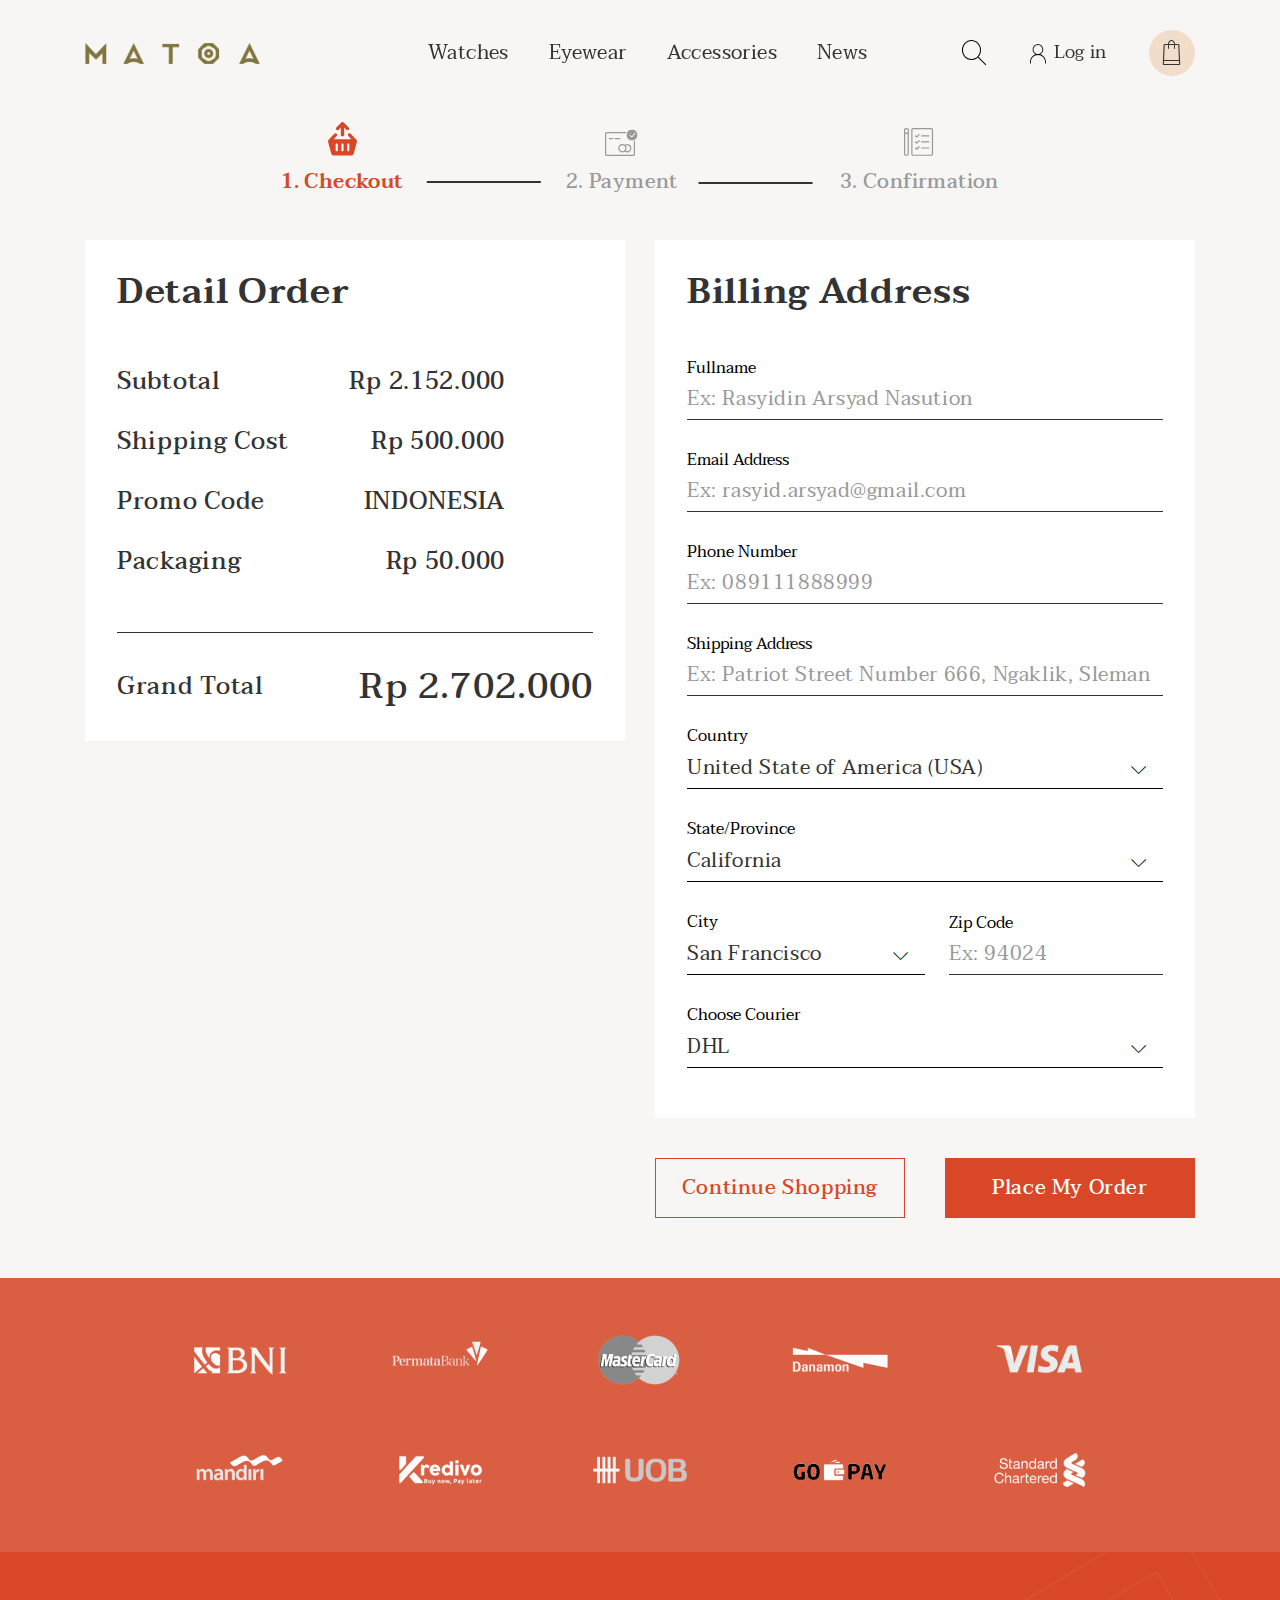
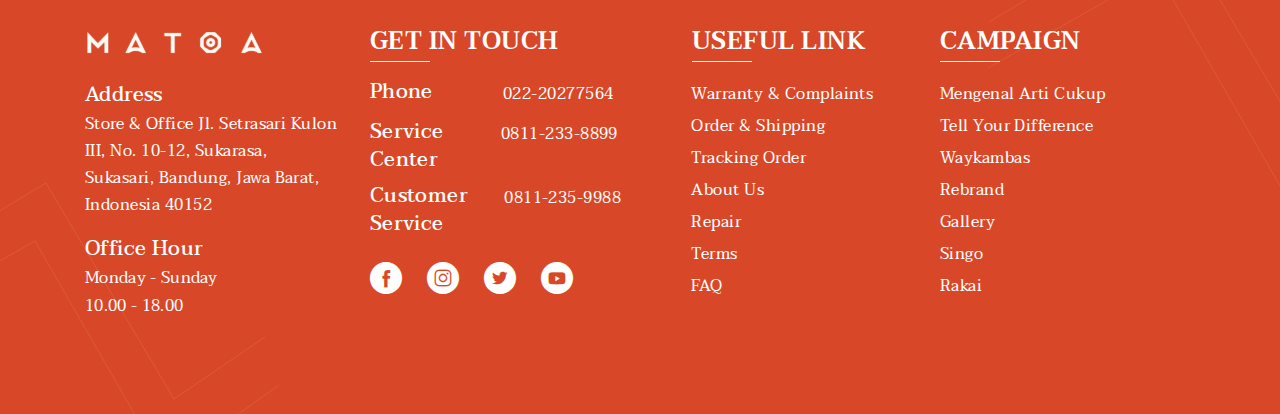
==== checkout.html @ 1e4cdd53 "Add files via upload" ====
<!DOCTYPE html>
<html lang="en">
  <head>
    <meta charset="UTF-8" />
    <meta http-equiv="X-UA-Compatible" content="IE=edge" />
    <meta name="viewport" content="width=device-width, initial-scale=1.0" />
    <link rel="stylesheet" href="css/style.min.css?_v=20230215100834" />
    <title>Проверка</title>
  </head>

  <body>
    <div class="wrapper">
      <header class="header lock-padding">
        <div class="header__container">
          <div class="icon-menu">
            <span></span>
          </div>
          <a href="../index.html" class="header__logo"
            ><img src="img/logo.svg" alt="logo"
          /></a>
          <div class="header__menu menu">
            <nav class="menu__body">
              <ul class="menu__list">
                <li class="menu__item">
                  <a href="" class="menu__link">Watches</a>
                </li>
                <li class="menu__item">
                  <a href="" class="menu__link">Eyewear</a>
                </li>
                <li class="menu__item">
                  <a href="" class="menu__link">Accessories</a>
                </li>
                <li class="menu__item">
                  <a href="" class="menu__link">News</a>
                </li>
              </ul>
            </nav>
          </div>
          <div class="header__action action-header">
            <div
              data-da=".menu__body,360 , 2"
              class="action-header__search search-action-header"
            >
              <div class="search-action-header__icon">
                <span class="_icon-search"></span>
              </div>
              <input
                class="search-action-header__input"
                placeholder="search..."
                type="text"
              />
            </div>
            <div class="action-header__login login-action-header">
              <button class="login-action-header__button">
                <div class="login-action-header__icon">
                  <span class="_icon-user"></span>
                </div>
                <div class="login-action-header__text">Log in</div>
              </button>
            </div>
            <div class="action-header__cart cart-action-header">
              <button data-popup-link="cart" class="cart-action-header__icon">
                <span class="_icon-cart"></span>
              </button>
            </div>
          </div>
        </div>
      </header>
      <main class="page">
        <div class="page__checkout checkout">
          <div class="checkout__container">
            <div class="checkout__top top-checkout">
              <div class="top-checkout__item">
                <div class="top-checkout__image">
                  <img src="img/cart-active.svg" alt="cart" />
                </div>
                <div class="top-checkout__text _active">1. Checkout</div>
              </div>
              <div class="top-checkout__item top-checkout__item_2">
                <div class="top-checkout__image">
                  <img src="img/payment.svg" alt="payment" />
                </div>
                <div class="top-checkout__text">2. Payment</div>
              </div>
              <div class="top-checkout__item">
                <div class="top-checkout__image">
                  <img src="img/confirm.svg" alt="confirm" />
                </div>
                <div class="top-checkout__text">3. Confirmation</div>
              </div>
            </div>
            <div class="checkout__body body-checkout">
              <div class="body-checkout__order order-body-checkout">
                <div class="order-body-checkout__title title title_s36">
                  Detail Order
                </div>
                <div class="order-body-checkout__body">
                  <div class="order-body-checkout__item">
                    <div class="order-body-checkout__label">Subtotal</div>
                    <div class="order-body-checkout__info">Rp 2.152.000</div>
                  </div>
                  <div class="order-body-checkout__item">
                    <div class="order-body-checkout__label">Shipping Cost</div>
                    <div class="order-body-checkout__info">Rp 500.000</div>
                  </div>
                  <div class="order-body-checkout__item">
                    <div class="order-body-checkout__label">Promo Code</div>
                    <div class="order-body-checkout__info">INDONESIA</div>
                  </div>
                  <div class="order-body-checkout__item">
                    <div class="order-body-checkout__label">Packaging</div>
                    <div class="order-body-checkout__info">Rp 50.000</div>
                  </div>
                </div>
                <div class="order-body-checkout__total-price">
                  <div class="order-body-checkout__label">Grand Total</div>
                  <div class="order-body-checkout__price">Rp 2.702.000</div>
                </div>
              </div>
              <div class="body-checkout__address address-body-checkout">
                <div class="address-body-checkout__title title title_s36">
                  Billing Address
                </div>
                <div class="address-body-checkout__body">
                  <form
                    class="address-body-checkout__form form-address-body-checkout"
                    data-form-index="form-address-body-checkout"
                    action="/"
                  >
                    <div class="form-address-body-checkout__body">
                      <div class="form-address-body-checkout__item">
                        <label>Fullname</label>
                        <div class="form-address-body-checkout__control">
                          <input
                            required
                            data-message="Enter your fullname"
                            class="form-address-body-checkout__username"
                            type="text"
                            placeholder="Ex: Rasyidin Arsyad Nasution"
                          />
                          <div class="error"></div>
                        </div>
                      </div>
                      <div class="form-address-body-checkout__item">
                        <label>Email Address</label>
                        <div class="form-address-body-checkout__control">
                          <input
                            required
                            data-message="Enter your email"
                            data-message-if="Provide a valid email addres"
                            class="form-address-body-checkout__email"
                            type="text"
                            placeholder="Ex: rasyid.arsyad@gmail.com"
                          />
                          <div class="error"></div>
                        </div>
                      </div>
                      <div class="form-address-body-checkout__item">
                        <label>Phone Number</label>
                        <div class="form-address-body-checkout__control">
                          <input
                            required
                            data-message="Enter your number"
                            class="form-address-body-checkout__tel"
                            type="tel"
                            placeholder="Ex: 089111888999"
                            data-number
                          />
                          <div class="error"></div>
                        </div>
                      </div>
                      <div class="form-address-body-checkout__item">
                        <label>Shipping Address</label>
                        <div class="form-address-body-checkout__control">
                          <input
                            required
                            data-message="Enter your shipping address"
                            class="form-address-body-checkout__shipping-address"
                            type="text"
                            placeholder="Ex: Patriot Street Number 666, Ngaklik, Sleman"
                          />
                          <div class="error"></div>
                        </div>
                      </div>
                      <div class="form-address-body-checkout__item">
                        <label>Country</label>
                        <div
                          class="form-address-body-checkout__select select-form-address-body-checkout select"
                        >
                          <button
                            type="button"
                            class="select-form-address-body-checkout__button select__button _icon-arrow"
                          >
                            United State of America (USA)
                          </button>
                          <ul
                            class="form-address-body-checkout__list select__list"
                          >
                            <li
                              class="select-form-address-body-checkout__item select__item"
                            >
                              United State of America (USA)
                            </li>
                            <li
                              class="select-form-address-body-checkout__item select__item"
                            >
                              Lorem 2
                            </li>
                            <li
                              class="select-form-address-body-checkout__item select__item"
                            >
                              Lorem 3
                            </li>
                            <li
                              class="select-form-address-body-checkout__item select__item"
                            >
                              Lorem 4
                            </li>
                            <li
                              class="select-form-address-body-checkout__item select__item"
                            >
                              Lorem 5
                            </li>
                          </ul>
                        </div>
                      </div>
                      <div class="form-address-body-checkout__item">
                        <label>State/Province</label>
                        <div
                          class="form-address-body-checkout__select select-form-address-body-checkout select"
                        >
                          <button
                            type="button"
                            class="select-form-address-body-checkout__button select__button _icon-arrow"
                          >
                            California
                          </button>
                          <ul
                            class="form-address-body-checkout__list select__list"
                          >
                            <li
                              class="select-form-address-body-checkout__item select__item"
                            >
                              California
                            </li>
                            <li
                              class="select-form-address-body-checkout__item select__item"
                            >
                              Lorem 2
                            </li>
                            <li
                              class="select-form-address-body-checkout__item select__item"
                            >
                              Lorem 3
                            </li>
                            <li
                              class="select-form-address-body-checkout__item select__item"
                            >
                              Lorem 4
                            </li>
                            <li
                              class="select-form-address-body-checkout__item select__item"
                            >
                              Lorem 5
                            </li>
                          </ul>
                        </div>
                      </div>
                      <div
                        class="form-address-body-checkout__item item-form-address-body-checkout"
                      >
                        <div class="item-form-address-body-checkout__item">
                          <label>City</label>
                          <div
                            class="form-address-body-checkout__select select-form-address-body-checkout select"
                          >
                            <button
                              type="button"
                              class="select-form-address-body-checkout__button select__button _icon-arrow"
                            >
                              San Francisco
                            </button>
                            <ul
                              class="form-address-body-checkout__list select__list"
                            >
                              <li
                                class="select-form-address-body-checkout__item select__item"
                              >
                                San Francisco
                              </li>
                              <li
                                class="select-form-address-body-checkout__item select__item"
                              >
                                Lorem 2
                              </li>
                              <li
                                class="select-form-address-body-checkout__item select__item"
                              >
                                Lorem 3
                              </li>
                              <li
                                class="select-form-address-body-checkout__item select__item"
                              >
                                Lorem 4
                              </li>
                              <li
                                class="select-form-address-body-checkout__item select__item"
                              >
                                Lorem 5
                              </li>
                            </ul>
                          </div>
                        </div>
                        <div class="item-form-address-body-checkout__item">
                          <label>Zip Code</label>
                          <div class="form-address-body-checkout__control">
                            <input
                              required
                              data-message="Enter your zip code"
                              class="form-address-body-checkout__code"
                              type="text"
                              placeholder="Ex: 94024"
                              data-number
                            />
                            <div class="error"></div>
                          </div>
                        </div>
                      </div>
                      <div class="form-address-body-checkout__item">
                        <label>Choose Courier</label>
                        <div
                          class="form-address-body-checkout__select select-form-address-body-checkout select"
                        >
                          <button
                            type="button"
                            class="select-form-address-body-checkout__button select__button _icon-arrow"
                          >
                            DHL
                          </button>
                          <ul
                            class="form-address-body-checkout__list select__list"
                          >
                            <li
                              class="select-form-address-body-checkout__item select__item"
                            >
                              DHL
                            </li>
                            <li
                              class="select-form-address-body-checkout__item select__item"
                            >
                              Lorem 2
                            </li>
                            <li
                              class="select-form-address-body-checkout__item select__item"
                            >
                              Lorem 3
                            </li>
                            <li
                              class="select-form-address-body-checkout__item select__item"
                            >
                              Lorem 4
                            </li>
                            <li
                              class="select-form-address-body-checkout__item select__item"
                            >
                              Lorem 5
                            </li>
                          </ul>
                        </div>
                      </div>
                    </div>
                  </form>
                </div>
              </div>
            </div>
            <div class="checkout__action">
              <a
                href="index.html"
                class="checkout__button checkout__button_prev"
                >Continue Shopping</a
              >
              <a
                href="payment.html"
                class="checkout__button checkout__button_next"
                >Place My Order</a
              >
            </div>
          </div>
        </div>
        <div class="page__partners partners">
          <div class="partners__container">
            <div class="partners__item">
              <img src="img/partner1.png" alt="partner" />
            </div>
            <div class="partners__item">
              <img src="img/partner2.png" alt="partner" />
            </div>
            <div class="partners__item">
              <img src="img/partner3.png" alt="partner" />
            </div>
            <div class="partners__item">
              <img src="img/partner4.png" alt="partner" />
            </div>
            <div class="partners__item">
              <img src="img/partner5.png" alt="partner" />
            </div>
            <div class="partners__item">
              <img src="img/partner6.png" alt="partner" />
            </div>
            <div class="partners__item">
              <img src="img/partner7.png" alt="partner" />
            </div>
            <div class="partners__item">
              <img src="img/partner8.png" alt="partner" />
            </div>
            <div class="partners__item">
              <img src="img/partner9.png" alt="partner" />
            </div>
            <div class="partners__item">
              <img src="img/partner10.png" alt="partner" />
            </div>
          </div>
        </div>
      </main>
      <footer class="footer">
        <div class="footer__container">
          <div class="footer__column column-footer">
            <a href="" class="column-footer__logo"
              ><img src="img/logo-red.svg" alt="logo"
            /></a>
            <div class="column-footer__addrres">
              <div class="column-footer__label">Address</div>
              <div class="column-footer__text">
                Store & Office Jl. Setrasari Kulon III, No. 10-12, Sukarasa,
                Sukasari, Bandung, Jawa Barat, Indonesia 40152
              </div>
            </div>
            <div class="column-footer__hour">
              <div class="column-footer__label">Office Hour</div>
              <div class="column-footer__time">
                Monday - Sunday 10.00 - 18.00
              </div>
            </div>
          </div>
          <div class="footer__column column-footer">
            <h3 class="column-footer__title title title_s24">Get in touch</h3>
            <div class="column-footer__body">
              <div class="column-footer__item">
                <div class="column-footer__label">Phone</div>
                <div class="column-footer__info">022-20277564</div>
              </div>
              <div class="column-footer__item">
                <div class="column-footer__label">
                  Service<br />
                  Center
                </div>
                <div class="column-footer__info">0811-233-8899</div>
              </div>
              <div class="column-footer__item">
                <div class="column-footer__label">
                  Customer <br />
                  Service
                </div>
                <div class="column-footer__info">0811-235-9988</div>
              </div>
              <div class="column-footer__action action-column-footer">
                <a href="" class="action-column-footer__item">
                  <span class="_icon-facebook"></span>
                </a>
                <a href="" class="action-column-footer__item">
                  <span class="_icon-instagram"></span>
                </a>
                <a href="" class="action-column-footer__item">
                  <span class="_icon-twitter"></span>
                </a>
                <a href="" class="action-column-footer__item">
                  <span class="_icon-youtube"></span>
                </a>
              </div>
            </div>
          </div>
          <div class="footer__column column-footer">
            <h3 class="column-footer__title title title_s24">Useful Link</h3>
            <div class="column-footer__menu menu-column-footer">
              <nav class="menu-column-footer__body">
                <ul class="menu-column-footer__list">
                  <li class="menu-column-footer__item">
                    <a href="" class="menu-column-footer__link"
                      >Warranty & Complaints</a
                    >
                  </li>
                  <li class="menu-column-footer__item">
                    <a href="" class="menu-column-footer__link"
                      >Order & Shipping</a
                    >
                  </li>
                  <li class="menu-column-footer__item">
                    <a href="" class="menu-column-footer__link"
                      >Tracking Order</a
                    >
                  </li>
                  <li class="menu-column-footer__item">
                    <a href="" class="menu-column-footer__link">About Us</a>
                  </li>
                  <li class="menu-column-footer__item">
                    <a href="" class="menu-column-footer__link">Repair</a>
                  </li>
                  <li class="menu-column-footer__item">
                    <a href="" class="menu-column-footer__link">Terms</a>
                  </li>
                  <li class="menu-column-footer__item">
                    <a href="" class="menu-column-footer__link">FAQ</a>
                  </li>
                </ul>
              </nav>
            </div>
          </div>
          <div class="footer__column column-footer">
            <h3 class="column-footer__title title title_s24">Campaign</h3>
            <div class="column-footer__menu menu-column-footer">
              <nav class="menu-column-footer__body">
                <ul class="menu-column-footer__list">
                  <li class="menu-column-footer__item">
                    <a href="" class="menu-column-footer__link"
                      >Mengenal Arti Cukup
                    </a>
                  </li>
                  <li class="menu-column-footer__item">
                    <a href="" class="menu-column-footer__link">
                      Tell Your Difference
                    </a>
                  </li>
                  <li class="menu-column-footer__item">
                    <a href="" class="menu-column-footer__link">Waykambas </a>
                  </li>
                  <li class="menu-column-footer__item">
                    <a href="" class="menu-column-footer__link">Rebrand </a>
                  </li>
                  <li class="menu-column-footer__item">
                    <a href="" class="menu-column-footer__link">Gallery </a>
                  </li>
                  <li class="menu-column-footer__item">
                    <a href="" class="menu-column-footer__link">Singo </a>
                  </li>
                  <li class="menu-column-footer__item">
                    <a href="" class="menu-column-footer__link"> Rakai </a>
                  </li>
                </ul>
              </nav>
            </div>
          </div>
          <div class="footer__decor decor-footer">
            <div class="decor-footer__icon decor-footer__icon_1">
              <img src="img/decor10.svg" alt="decor" />
            </div>
            <div class="decor-footer__icon decor-footer__icon_2">
              <img src="img/decor11.svg" alt="decor" />
            </div>
            <div class="decor-footer__icon decor-footer__icon_3">
              <img src="img/decor12.svg" alt="decor" />
            </div>
            <div class="decor-footer__icon decor-footer__icon_4">
              <img src="img/decor13.svg" alt="decor" />
            </div>
          </div>
        </div>
      </footer>
    </div>
    <div data-popup="cart" class="popup popup-cart lock-padding">
      <div class="popup-cart__body popup__body">
        <div class="popup-cart__content popup__content">
          <div class="popup__close"><span></span></div>
          <div class="popup-cart__body">
            <div class="popup-cart__item item-popup-cart">
              <div class="item-popup-cart__info info-item-popup-cart">
                <div class="info-item-popup-cart__image">
                  <img src="img/watch-slider.png" alt="watch" />
                </div>
                <div class="info-item-popup-cart__content">
                  <div class="info-item-popup-cart__name">
                    Way Kambas Mini Ebony
                  </div>
                  <div class="info-item-popup-cart__old-price text_old-price">
                    Rp 1.280.000
                  </div>
                  <div class="info-item-popup-cart__price">Rp 1.024.000</div>
                  <div class="info-item-popup-cart__mark-block">
                    <div
                      class="info-item-popup-cart__mark info-item-popup-cart__mark_1"
                    >
                      Custom Engrave
                    </div>
                    <div
                      class="info-item-popup-cart__mark info-item-popup-cart__mark_2"
                    >
                      “Happy | Birthday | from”
                    </div>
                  </div>
                </div>
              </div>
              <div class="item-popup-cart__settings settings-item-popup-cart">
                <div class="settings-item-popup-cart__lable">
                  Select Packaging
                </div>
                <div class="settings-item-popup-cart__body">
                  <div
                    class="settings-item-popup-cart__select select-settings-item-popup-cart select"
                  >
                    <button
                      class="select-settings-item-popup-cart__button select__button _icon-arrow"
                    >
                      Wooden Packaging (Rp 50.000)
                    </button>
                    <ul
                      class="select-settings-item-popup-cart__list select__list"
                    >
                      <li
                        class="select-settings-item-popup-cart__item select__item"
                      >
                        Wooden Packaging (Rp 50.000)
                      </li>
                      <li
                        class="select-settings-item-popup-cart__item select__item"
                      >
                        Lorem 2
                      </li>
                      <li
                        class="select-settings-item-popup-cart__item select__item"
                      >
                        Lorem 3
                      </li>
                      <li
                        class="select-settings-item-popup-cart__item select__item"
                      >
                        Lorem 4
                      </li>
                      <li
                        class="select-settings-item-popup-cart__item select__item"
                      >
                        Lorem 5
                      </li>
                    </ul>
                  </div>
                  <div class="settings-item-popup-cart__action">
                    <div
                      class="settings-item-popup-cart__quantity quantity quantity-settings-item-popup-cart"
                    >
                      <div
                        class="quantity-settings-item-popup-cart__button quantity-settings-item-popup-cart__button_minus quantity__button quantity__button_minus"
                      ></div>
                      <input data-tel value="1" type="text" />
                      <div
                        class="quantity-settings-item-popup-cart__button quantity-settings-item-popup-cart__button_plus quantity__button quantity__button_plus"
                      ></div>
                    </div>
                    <div class="settings-item-popup-cart__full-price">
                      Rp 2.048.000
                    </div>
                    <a href="" class="settings-item-popup-cart__delete"
                      ><span class="_icon-bucket"></span
                    ></a>
                  </div>
                </div>
              </div>
            </div>
            <div class="popup-cart__item item-popup-cart">
              <div class="item-popup-cart__info info-item-popup-cart">
                <div class="info-item-popup-cart__image">
                  <img src="img/watch-min3.png" alt="watch" />
                </div>
                <div class="info-item-popup-cart__content">
                  <div class="info-item-popup-cart__name _mb16">
                    Sikka (Ebony & Maple)
                  </div>
                  <div class="info-item-popup-cart__price">Rp 1.264.000</div>
                </div>
              </div>
              <div class="item-popup-cart__settings settings-item-popup-cart">
                <div class="settings-item-popup-cart__lable">
                  Select Packaging
                </div>
                <div class="settings-item-popup-cart__body">
                  <div
                    class="settings-item-popup-cart__select select-settings-item-popup-cart select"
                  >
                    <button
                      class="select-settings-item-popup-cart__button select__button _icon-arrow"
                    >
                      Default Packaging (Free)
                    </button>
                    <ul class="settings-item-popup-cart__list select__list">
                      <li
                        class="select-settings-item-popup-cart__item select__item"
                      >
                        Default Packaging (Free)
                      </li>
                      <li
                        class="select-settings-item-popup-cart__item select__item"
                      >
                        Lorem 2
                      </li>
                      <li
                        class="select-settings-item-popup-cart__item select__item"
                      >
                        Lorem 3
                      </li>
                      <li
                        class="select-settings-item-popup-cart__item select__item"
                      >
                        Lorem 4
                      </li>
                      <li
                        class="select-settings-item-popup-cart__item select__item"
                      >
                        Lorem 5
                      </li>
                    </ul>
                  </div>
                  <div class="settings-item-popup-cart__action">
                    <div
                      class="settings-item-popup-cart__quantity quantity quantity-settings-item-popup-cart"
                    >
                      <div
                        class="quantity-settings-item-popup-cart__button quantity-settings-item-popup-cart__button_minus quantity__button quantity__button_minus"
                      ></div>
                      <input data-tel value="1" type="text" />
                      <div
                        class="quantity-settings-item-popup-cart__button quantity-settings-item-popup-cart__button_plus quantity__button quantity__button_plus"
                      ></div>
                    </div>
                    <div class="settings-item-popup-cart__full-price">
                      Rp 1.264.000
                    </div>
                    <a href="" class="settings-item-popup-cart__delete"
                      ><span class="_icon-bucket"></span
                    ></a>
                  </div>
                </div>
              </div>
            </div>
          </div>
          <div class="popup-cart__bottom bottom-popup-cart">
            <div class="bottom-popup-cart__content">
              <div class="bottom-popup-cart__code-promo">
                <div class="bottom-popup-cart__label">Kode Promo</div>
                <input
                  value="INDONESIA"
                  type="text"
                  class="bottom-popup-cart__input"
                />
                <div class="bottom-popup-cart__discount">35% off</div>
              </div>
              <div
                class="bottom-popup-cart__all-price all-price-bottom-popup-cart"
              >
                <div class="all-price-bottom-popup-cart__label">Subtotal</div>
                <div class="all-price-bottom-popup-cart__body">
                  <div
                    class="all-price-bottom-popup-cart__old-price text_old-price"
                  >
                    Rp 3.312.000
                  </div>
                  <div class="all-price-bottom-popup-cart__price">
                    Rp 2.152.000
                  </div>
                </div>
              </div>
            </div>
            <a href="../checkout.html" class="bottom-popup-cart__button"
              >Checkout</a
            >
          </div>
        </div>
      </div>
    </div>
    <script src="js/app.min.js?_v=20230215100834"></script>
  </body>
</html>
---- css/style.min.css ----
@import url(https://fonts.googleapis.com/css?family=Taviraj:300,regular,500,600&display=swap);@import url(https://fonts.googleapis.com/css?family=Nunito:regular&display=swap);@font-face{font-family:icomoon;font-display:swap;src:url(../fonts/icomoon.woff2) format("woff2"),url(../fonts/icomoon.woff) format("woff");font-weight:400;font-style:normal}[class*=_icon-]:before{font-family:icomoon;font-style:normal;font-weight:400;font-variant:normal;text-transform:none;line-height:1;-webkit-font-smoothing:antialiased;-moz-osx-font-smoothing:grayscale}[class*=_icon-]:before{display:block}._icon-bucket:before{content:"\e90b"}._icon-favorite:before{content:"\e909"}._icon-youtube:before{content:"\e903"}._icon-twitter:before{content:"\e906"}._icon-instagram:before{content:"\e907"}._icon-facebook:before{content:"\e908"}._icon-arrow:before{content:"\e90a"}._icon-cicil:before{content:"\e904"}._icon-cart2:before{content:"\e905"}._icon-cart:before{content:"\e901"}._icon-search:before{content:"\e902"}._icon-user:before{content:"\e900"}*{padding:0;margin:0;border:0}*,:after,:before{-webkit-box-sizing:border-box;box-sizing:border-box}:active,:focus{outline:0}a:active,a:focus{outline:0}aside,footer,header,nav{display:block}body,html{height:100%;width:100%;font-size:100%;line-height:1;-ms-text-size-adjust:100%;-moz-text-size-adjust:100%;-webkit-text-size-adjust:100%}button,input,textarea{font-family:inherit}input::-ms-clear{display:none}button{cursor:pointer}button::-moz-focus-inner{padding:0;border:0}a,a:visited{text-decoration:none}a:hover{text-decoration:none}ul li{list-style:none}img{vertical-align:top}h1,h2,h3,h4,h5,h6{font-size:inherit;font-weight:400}.wrapper{overflow:hidden;display:-webkit-box;display:-ms-flexbox;display:flex;-webkit-box-orient:vertical;-webkit-box-direction:normal;-ms-flex-direction:column;flex-direction:column;min-height:100%}.page{-webkit-box-flex:1;-ms-flex:1 1 auto;flex:1 1 auto}body{font-family:Taviraj;font-size:16;background-color:#f7f6f4}body._lock{overflow:hidden}[class*=__container]{max-width:71.25rem;margin:0 auto;padding:0 .9375rem}.button_orang-red{display:-webkit-box;display:-ms-flexbox;display:flex;-webkit-box-align:center;-ms-flex-align:center;align-items:center;-webkit-column-gap:1.125rem;-moz-column-gap:1.125rem;column-gap:1.125rem;min-height:3.875rem;padding:.875rem 1.875rem;color:#fff;background-color:#d84727;font-size:1.25rem;line-height:1.7;letter-spacing:.02em;-webkit-transition:.3s ease 0s;-o-transition:.3s ease 0s;transition:.3s ease 0s}.button_orang-red:hover{background-color:#b63d21}.button_orang-red-min{min-height:2.4375rem;padding:.5rem 2.125rem;font-size:1rem;color:#fff;background-color:#d84727;-webkit-transition:.3s ease 0s;-o-transition:.3s ease 0s;transition:.3s ease 0s}.button_orang-red-min:hover{background-color:#b63d21}.button_border{min-height:3.875rem;padding:.625rem 2.5rem;background-color:transparent;border:2px solid #d84727;color:#d84727;font-size:2.0625rem;-webkit-transition:.3s ease 0s;-o-transition:.3s ease 0s;transition:.3s ease 0s}.button_border:hover{color:#fff;background-color:#d84727}.link_border-bottom{display:inline-block;font-size:1rem;font-weight:600;line-height:1.3;letter-spacing:.03em;color:#333;border-bottom:1px solid #333}.title{text-transform:uppercase;position:relative;font-size:3.75rem;line-height:1.3;letter-spacing:.02em;color:#333}.title::before{content:"";position:absolute;bottom:-.5rem;left:0;display:block;width:5.9375rem;height:.0625rem;background-color:#333}.title_s36{font-size:2.25rem;line-height:1.1;text-transform:none;font-weight:500}.title_s36::before{width:8rem}.title_s24{font-size:1.5rem;font-weight:600;line-height:1.7;color:#fff}.title_s24::before{width:3.75rem;background-color:#fff;bottom:0}.text_old-price{display:inline-block;font-size:1rem;line-height:1.5;color:#777;position:relative}.text_old-price::before{content:"";position:absolute;top:50%;left:50%;-webkit-transform:translate(-50%,-50%);-ms-transform:translate(-50%,-50%);transform:translate(-50%,-50%);display:block;width:106%;height:.0625rem;background-color:#d93f3f}.swiper-wrapper{display:-webkit-box;display:-ms-flexbox;display:flex}.swiper{position:relative;z-index:2}.swiper-slide{-ms-flex-negative:0;flex-shrink:0}.swiper-button-next.swiper-button-disabled,.swiper-button-prev.swiper-button-disabled{cursor:auto;pointer-events:none}.swiper-pagination{display:-webkit-box;display:-ms-flexbox;display:flex;-webkit-box-pack:center;-ms-flex-pack:center;justify-content:center;-webkit-box-align:center;-ms-flex-align:center;align-items:center;-webkit-column-gap:6px;-moz-column-gap:6px;column-gap:6px;row-gap:6px}.swiper-pagination-bullet{width:.5rem;height:.5rem;border-radius:50pc;background-color:#efefef;cursor:pointer;-webkit-transition:.3s ease 0s;-o-transition:.3s ease 0s;transition:.3s ease 0s}.swiper-pagination-vertical{position:absolute;top:50%;-webkit-transform:translate(0,-50%);-ms-transform:translate(0,-50%);transform:translate(0,-50%);right:10px;-webkit-box-orient:vertical;-webkit-box-direction:normal;-ms-flex-direction:column;flex-direction:column;-webkit-box-pack:center;-ms-flex-pack:center;justify-content:center;-webkit-box-align:start;-ms-flex-align:start;align-items:flex-start}.swiper-pagination-vertical>.swiper-pagination-bullet-active{background-color:#0073ff;width:8px;height:16px}.swiper-horizontal>.swiper-pagination-progressbar.swiper-pagination-progressbar-opposite,.swiper-pagination-progressbar.swiper-pagination-horizontal.swiper-pagination-progressbar-opposite,.swiper-pagination-progressbar.swiper-pagination-vertical,.swiper-vertical>.swiper-pagination-progressbar{width:4px;height:100%}.swiper-pagination-progressbar .swiper-pagination-progressbar-fill{background-color:#df5454;position:absolute;left:0;top:0;width:100%;height:100%;-webkit-transform:scale(0);-ms-transform:scale(0);transform:scale(0);-webkit-transform-origin:left top;-ms-transform-origin:left top;transform-origin:left top}.swiper-pagination-progressbar{background:#ff9a9a;position:absolute;left:0;top:0;width:100%;height:4px}.swiper-vertical>.swiper-button-block{display:none}.swiper-vertical>.swiper-wrapper{-webkit-box-orient:vertical;-webkit-box-direction:normal;-ms-flex-direction:column;flex-direction:column;-webkit-box-align:center;-ms-flex-align:center;align-items:center;height:30rem}.main-product__slider,.main-product__subslider{overflow:hidden}.main-product__subslide{opacity:.4;-webkit-transition:.3s ease 0s;-o-transition:.3s ease 0s;transition:.3s ease 0s}.swiper-slide-thumb-active{opacity:1}.header{position:fixed;top:0;left:0;width:100%;z-index:50;-webkit-transition:background .3s ease 0s;-o-transition:background .3s ease 0s;transition:background .3s ease 0s}.header._scroll{background-color:#fff}.header__container{display:-webkit-box;display:-ms-flexbox;display:flex;-webkit-box-align:center;-ms-flex-align:center;align-items:center;height:6.625rem;-webkit-transition:.3s ease 0s;-o-transition:.3s ease 0s;transition:.3s ease 0s}.header__container._scroll{height:4.375rem}.header__logo{position:relative;z-index:5}.header__logo img{max-width:100%}.header__menu{display:-webkit-box;display:-ms-flexbox;display:flex;-webkit-box-pack:end;-ms-flex-pack:end;justify-content:end;-webkit-box-flex:1;-ms-flex:1 1 auto;flex:1 1 auto}.header__action{position:relative;z-index:5;display:-webkit-box;display:-ms-flexbox;display:flex;-webkit-box-align:center;-ms-flex-align:center;align-items:center;gap:2.625rem;margin-left:5.5rem}.menu__body{padding:0 .3125rem}.menu__list{display:-webkit-box;display:-ms-flexbox;display:flex;-ms-flex-wrap:wrap;flex-wrap:wrap;-webkit-box-align:center;-ms-flex-align:center;align-items:center;-webkit-column-gap:2.5rem;-moz-column-gap:2.5rem;column-gap:2.5rem;row-gap:0}.menu__link{font-size:1.25rem;line-height:1.7;letter-spacing:.02em;color:#333;-webkit-transition:.3s ease 0s;-o-transition:.3s ease 0s;transition:.3s ease 0s}.menu__link:hover{color:#d84727}.action-header__search{position:relative}.search-action-header__icon span{font-size:1.625rem;cursor:pointer;-webkit-transition:.3s ease 0s;-o-transition:.3s ease 0s;transition:.3s ease 0s}.search-action-header__icon span:hover{color:#d84727}.search-action-header__input{position:absolute;bottom:0;right:0;font-size:.875rem;min-height:1.25rem;height:1.25rem;padding:0 .3125rem;border:none;border-bottom:1px solid #000;background-color:transparent;-webkit-transform:translate(100%,112%);-ms-transform:translate(100%,112%);transform:translate(100%,112%);opacity:0;visibility:hidden;-webkit-transition:.3s ease 0s;-o-transition:.3s ease 0s;transition:.3s ease 0s}.search-action-header__input._scroll{border:1px solid #000;border-bottom:none}.search-action-header__input._active{-webkit-transform:translate(0,112%);-ms-transform:translate(0,112%);transform:translate(0,112%);visibility:visible;opacity:1}.search-action-header__input._active::-webkit-input-placeholder{-webkit-transform:translate(0,0);transform:translate(0,0);opacity:1}.search-action-header__input._active::-moz-placeholder{transform:translate(0,0);opacity:1}.search-action-header__input._active:-ms-input-placeholder{-ms-transform:translate(0,0);transform:translate(0,0);opacity:1}.search-action-header__input._active::-ms-input-placeholder{-ms-transform:translate(0,0);transform:translate(0,0);opacity:1}.search-action-header__input._active::placeholder{-webkit-transform:translate(0,0);-ms-transform:translate(0,0);transform:translate(0,0);opacity:1}.search-action-header__input::-webkit-input-placeholder{-webkit-transform:translate(60%,0);transform:translate(60%,0);opacity:0;-webkit-transition:.5s ease .2s;transition:.5s ease .2s}.search-action-header__input::-moz-placeholder{transform:translate(60%,0);opacity:0;-moz-transition:.5s ease .2s;transition:.5s ease .2s}.search-action-header__input:-ms-input-placeholder{-ms-transform:translate(60%,0);transform:translate(60%,0);opacity:0;-ms-transition:.5s ease .2s;transition:.5s ease .2s}.search-action-header__input::-ms-input-placeholder{-ms-transform:translate(60%,0);transform:translate(60%,0);opacity:0;-ms-transition:.5s ease .2s;transition:.5s ease .2s}.search-action-header__input::placeholder{-webkit-transform:translate(60%,0);-ms-transform:translate(60%,0);transform:translate(60%,0);opacity:0;-webkit-transition:.5s ease .2s;-o-transition:.5s ease .2s;transition:.5s ease .2s}.login-action-header__button{display:-webkit-box;display:-ms-flexbox;display:flex;-webkit-box-align:center;-ms-flex-align:center;align-items:center;gap:.5rem;background-color:transparent}.login-action-header__button:hover>*{color:#d84727}.login-action-header__icon span{font-size:1.3125rem;-webkit-transition:.3s ease 0s;-o-transition:.3s ease 0s;transition:.3s ease 0s}.login-action-header__text{font-size:1.125rem;line-height:1.7;letter-spacing:.02em;color:#333;-webkit-transition:.3s ease 0s;-o-transition:.3s ease 0s;transition:.3s ease 0s}.cart-action-header__icon{display:block;padding:.6875rem .85rem;background-color:#f1ddc9;border-radius:50%;-webkit-transition:.3s ease 0s;-o-transition:.3s ease 0s;transition:.3s ease 0s}.cart-action-header__icon:hover{background-color:#e7ccb1}.cart-action-header__icon span{font-size:1.5rem;color:#333;-webkit-transition:.3s ease 0s;-o-transition:.3s ease 0s;transition:.3s ease 0s}.icon-menu{display:none}.page__main{margin-top:6.625rem;padding-top:3.375rem}.main__container{position:relative}.main__content{background-color:#f1ddc9}.main__wrapper{position:relative;z-index:2}.main__button-block{position:absolute;bottom:0;right:1.875rem;-webkit-transform:translate(0,50%);-ms-transform:translate(0,50%);transform:translate(0,50%);display:-webkit-box;display:-ms-flexbox;display:flex;-webkit-box-align:center;-ms-flex-align:center;align-items:center;-webkit-column-gap:.9375rem;-moz-column-gap:.9375rem;column-gap:.9375rem;z-index:2}.main__button-prev span::before{-webkit-transform:rotate(180deg);-ms-transform:rotate(180deg);transform:rotate(180deg)}.main__button-next,.main__button-prev{background-color:#d84727;color:#fff;min-height:3.75rem;min-width:3.75rem;padding:1.125rem 1.4375rem;font-size:1.5625rem;-webkit-transition:background .3s ease 0s;-o-transition:background .3s ease 0s;transition:background .3s ease 0s}.main__button-next:hover,.main__button-prev:hover{background-color:#b63d21}.main__button-next:disabled,.main__button-prev:disabled{background-color:transparent;border:2px solid #d84727;color:#d84727;padding:1rem 1.3125rem}.main__decor-icon{position:absolute;-webkit-transform:rotate(-8.81deg);-ms-transform:rotate(-8.81deg);transform:rotate(-8.81deg)}.main__decor-icon_1{top:-9.9099099099%;right:-18.8118811881%;opacity:.6}.main__decor-icon_2{top:0;right:-18.0198019802%;opacity:.4}.main__decor-icon_3{top:9.9099099099%;right:-17.2277227723%;opacity:.2}.slide-main__cont{display:-webkit-box;display:-ms-flexbox;display:flex;-webkit-box-align:center;-ms-flex-align:center;align-items:center;-webkit-column-gap:2.9375rem;-moz-column-gap:2.9375rem;column-gap:2.9375rem}.slide-main__image{-webkit-transform:translate(0,25%);-ms-transform:translate(0,25%);transform:translate(0,25%)}.slide-main__image img{max-width:100%}.slide-main__text-block{max-width:33.125rem}.slide-main__title{margin-bottom:2rem}.slide-main__text{font-size:1rem;line-height:1.3;letter-spacing:.03em;color:#333;font-family:Nunito;margin-bottom:.5rem}.slide-main__link{margin-bottom:2.75rem}.slide-main__action{display:-webkit-box;display:-ms-flexbox;display:flex;-webkit-box-align:center;-ms-flex-align:center;align-items:center;-webkit-column-gap:1rem;-moz-column-gap:1rem;column-gap:1rem}.page__cards{margin-top:13.125rem}.cards__items{display:-webkit-box;display:-ms-flexbox;display:flex;gap:1.875rem}.cards__item{display:-webkit-box;display:-ms-flexbox;display:flex;-webkit-box-orient:vertical;-webkit-box-direction:normal;-ms-flex-direction:column;flex-direction:column;position:relative;min-height:16.875rem;padding:2rem;background-color:#fff;width:50%}.item-cards__text-block{position:relative;z-index:2;max-width:21.5625rem;margin-bottom:1.875rem}.item-cards__title{font-size:1.75rem;line-height:1.4;letter-spacing:.03em;color:#333;margin-bottom:.5rem}.item-cards__title span{font-weight:600}.item-cards__text{font-size:1rem;line-height:1.5;letter-spacing:.03em;color:#777;margin-bottom:.25rem}.item-cards__image{position:absolute;bottom:.5rem;right:.5rem}.item-cards__image_watch{bottom:1rem;right:1.3125rem}.item-cards__image img{max-width:100%}.page__deals{padding-top:5.75rem}.deals__title{margin-bottom:6.75rem}.deals__items{display:-webkit-box;display:-ms-flexbox;display:flex;-ms-flex-wrap:wrap;flex-wrap:wrap;-webkit-box-align:start;-ms-flex-align:start;align-items:start;-webkit-column-gap:1.875rem;-moz-column-gap:1.875rem;column-gap:1.875rem;row-gap:5rem}.deals__item{position:relative;padding:13.3125rem 0 0 0;background-color:#fff;-webkit-box-flex:1;-ms-flex:1 1 20%;flex:1 1 20%;-webkit-transition:.3s ease 0s;-o-transition:.3s ease 0s;transition:.3s ease 0s}.deals__item._active{padding-bottom:1rem;-webkit-box-shadow:0 20px 20px rgba(0,0,0,.04);box-shadow:0 20px 20px rgba(0,0,0,.04)}.item-deals__image{position:absolute;top:0;left:50%;-webkit-transform:translate(-50%,-18%);-ms-transform:translate(-50%,-18%);transform:translate(-50%,-18%)}.item-deals__title{font-size:1.5rem;font-weight:500;line-height:1.3;color:#333;margin-left:1.5rem}.item-deals__discount{font-size:1rem;line-height:1.5;color:#777;margin-left:1.5rem}.item-deals__old-price{margin-left:1.5rem}.item-deals__price{font-size:1.5rem;line-height:1.3;color:#333;margin-bottom:0;-webkit-transition:.3s ease 0s;-o-transition:.3s ease 0s;transition:.3s ease 0s;margin-left:1.5rem}.item-deals__price._active{margin-bottom:1.5rem}.item-deals__action{display:-webkit-box;display:-ms-flexbox;display:flex;-webkit-box-align:center;-ms-flex-align:center;align-items:center;gap:.625rem;-webkit-transform:translate(0,-50%);-ms-transform:translate(0,-50%);transform:translate(0,-50%);opacity:0;visibility:hidden;background-color:#fff;padding-left:1.5rem;-webkit-transition:.3s ease 0s;-o-transition:.3s ease 0s;transition:.3s ease 0s}.item-deals__action._active{-webkit-transform:translate(0,0);-ms-transform:translate(0,0);transform:translate(0,0);visibility:visible;opacity:1}.item-deals__favorite{display:-webkit-box;display:-ms-flexbox;display:flex;-webkit-box-align:center;-ms-flex-align:center;align-items:center;-webkit-box-pack:center;-ms-flex-pack:center;justify-content:center;min-height:2.4375rem;padding:.6875rem .625rem .5625rem .625rem;font-size:1.25rem;border:.0625rem solid #d84727;-webkit-transition:0s ease 0s;-o-transition:0s ease 0s;transition:0s ease 0s}.item-deals__favorite:hover{background-color:transparent;color:#d84727}.item-deals__favorite._active{background-color:#d84727;color:#fff}.page__news{padding-top:6.875rem}.news__container{position:relative}.news__title{margin-bottom:3.125rem}.news__body{display:-webkit-box;display:-ms-flexbox;display:flex;-webkit-box-align:center;-ms-flex-align:center;align-items:center;-webkit-column-gap:4.0625rem;-moz-column-gap:4.0625rem;column-gap:4.0625rem}.news__image{position:relative}.news__image::before{content:"";position:absolute;top:-14.2561983471%;left:40.9836065574%;width:100%;height:100%;display:block;background-color:#f1ddc9}.news__image img{position:relative;z-index:1;max-width:100%}.content-news__text-block{max-width:21.875rem}.content-news__top-title{font-size:1.25rem;line-height:2;letter-spacing:.02em;color:#777;margin-bottom:.5rem}.content-news__title{font-weight:400;line-height:1.3;margin-bottom:3.4375rem}.content-news__title::before{display:none}.content-news__button{font-size:1rem;line-height:1.6;letter-spacing:.02em;min-height:3.625rem}.decor-news__icon{position:absolute}.decor-news__icon img{max-width:100%}.decor-news__icon_1{opacity:.6;top:-2.787456446%;right:-14.5045045045%}.decor-news__icon_2{opacity:.4;top:5.9233449477%;right:-14.6846846847%}.decor-news__icon_3{opacity:.2;top:13.2404181185%;right:-14.6846846847%}.decor-news__icon_4{opacity:.4;bottom:-6.2717770035%;right:-14.4144144144%}.decor-news__icon_5{opacity:.2;bottom:-17.4216027875%;right:-14.4144144144%}.page__goods{padding-top:8.3125rem}.goods__body{display:-webkit-box;display:-ms-flexbox;display:flex;-ms-flex-wrap:wrap;flex-wrap:wrap;gap:2.1875rem}.goods__body:not(:last-child){margin-bottom:3.4375rem}.goods__column{display:-webkit-box;display:-ms-flexbox;display:flex;-webkit-box-orient:vertical;-webkit-box-direction:normal;-ms-flex-direction:column;flex-direction:column;-webkit-box-flex:1;-ms-flex:1 1 30%;flex:1 1 30%}.goods__action{display:-webkit-box;display:-ms-flexbox;display:flex;-webkit-box-pack:center;-ms-flex-pack:center;justify-content:center;position:relative}.goods__action._active{display:none}.goods__button{min-height:4.125rem;padding:1rem 5.75rem;font-size:1.25rem;line-height:1.7}.goods__button::after,.goods__button::before{content:"";position:absolute;top:50%;-webkit-transform:translate(0,-50%);-ms-transform:translate(0,-50%);transform:translate(0,-50%);display:block;width:35.2252252252%;height:.0625rem;background-color:#999}.goods__button::before{left:0}.goods__button::after{right:0}.column-goods__title{font-weight:400;margin-bottom:3.75rem}.column-goods__title::before{width:4.0625rem}.column-goods__item{display:-webkit-box;display:-ms-flexbox;display:flex;gap:1.5rem}.column-goods__item:not(:last-child){margin-bottom:2rem}.column-goods__item.old-price .column-goods__old-price{margin:.5rem 0}.column-goods__item.old-price .column-goods__name{margin:0}.column-goods__image{display:-webkit-box;display:-ms-flexbox;display:flex;-webkit-box-align:center;-ms-flex-align:center;align-items:center;-webkit-box-pack:center;-ms-flex-pack:center;justify-content:center;width:8.1875rem;height:8.1875rem;background-color:#f1ddc9}.column-goods__text{max-width:11.875rem}.column-goods__name{font-size:1.5rem;line-height:1.3;letter-spacing:.02em;color:#333;margin-bottom:.25rem}.column-goods__price{font-size:1.75rem;font-weight:500;line-height:1.4;letter-spacing:.02em;color:#222}.page__testimonials{padding-top:8rem}.testimonials__container{position:relative;display:-webkit-box;display:-ms-flexbox;display:flex;-webkit-box-orient:vertical;-webkit-box-direction:normal;-ms-flex-direction:column;flex-direction:column}.testimonials__title{position:relative;z-index:2;font-weight:600;-ms-flex-item-align:end;align-self:flex-end;margin-bottom:1.25rem;margin-right:16.6875rem}.testimonials__slide{display:-webkit-box;display:-ms-flexbox;display:flex;-webkit-box-align:center;-ms-flex-align:center;align-items:center;-webkit-box-pack:justify;-ms-flex-pack:justify;justify-content:space-between;gap:1.875rem}.testimonials__button-block{display:-webkit-box;display:-ms-flexbox;display:flex;-webkit-box-align:center;-ms-flex-align:center;align-items:center;gap:4.375rem;margin-top:2.0625rem}.testimonials__button-prev span::before{-webkit-transform:rotate(180deg);-ms-transform:rotate(180deg);transform:rotate(180deg)}.testimonials__button-prev::before{left:.125rem}.testimonials__button-next,.testimonials__button-prev{position:relative;font-size:1.875rem;color:#333;background-color:transparent;-webkit-transition:.5s ease 0s;-o-transition:.5s ease 0s;transition:.5s ease 0s}.testimonials__button-next::before,.testimonials__button-prev::before{content:"";position:absolute;top:50%;-webkit-transform:translate(0,-50%);-ms-transform:translate(0,-50%);transform:translate(0,-50%);display:block;width:3.75rem;height:.125rem;border-radius:50pc;background-color:#333;-webkit-transition:.5s ease 0s;-o-transition:.5s ease 0s;transition:.5s ease 0s}.testimonials__button-next:disabled,.testimonials__button-prev:disabled{-webkit-transform:scale(.7);-ms-transform:scale(.7);transform:scale(.7);color:#999}.testimonials__button-next:disabled::before,.testimonials__button-prev:disabled::before{width:2.5rem;background-color:#999}.testimonials__button-next::before{right:.125rem}.slide-testimonials__content{max-width:31.9375rem;-webkit-box-flex:1;-ms-flex:1 1 50%;flex:1 1 50%}.slide-testimonials__text{font-family:Nunito;font-size:1rem;line-height:1.7;letter-spacing:.03em;color:#333;margin-bottom:2.8125rem}.slide-testimonials__title{font-size:1.5rem;font-weight:500;line-height:1.3;letter-spacing:.03em;color:#333}.slide-testimonials__subtitle{font-size:1rem;font-weight:300;line-height:2;letter-spacing:.03em;color:#777}.slide-testimonials__image img{max-width:100%}.decor-testimonials__block{position:absolute;top:-1.8018018018%;left:-14.8648648649%;width:30.9375rem;height:20.0625rem;background-color:#f1ddc9}.decor-testimonials__icon{position:absolute}.decor-testimonials__icon_1{top:-24.3243243243%;left:-14.954954955%}.decor-testimonials__icon_2{top:-12.1621621622%;left:-14.954954955%}.decor-testimonials__icon_3{top:-1.3513513514%;left:-14.954954955%}.page__instagram{padding:4.6875rem 0}.instagram__title{margin-bottom:2.5rem}.instagram__body{display:-webkit-box;display:-ms-flexbox;display:flex;-webkit-box-pack:center;-ms-flex-pack:center;justify-content:center;-ms-flex-wrap:wrap;flex-wrap:wrap;row-gap:.625rem}.instagram__image{overflow:hidden;background-color:#333}.instagram__image img{max-width:100%;-webkit-transition:.6s ease 0s;-o-transition:.6s ease 0s;transition:.6s ease 0s}.page__partners{padding:2rem 0;background-color:#da5e42}.partners__container{display:-webkit-box;display:-ms-flexbox;display:flex;-webkit-box-align:center;-ms-flex-align:center;align-items:center;-webkit-box-pack:center;-ms-flex-pack:center;justify-content:center;-webkit-column-gap:6.25rem;-moz-column-gap:6.25rem;column-gap:6.25rem;row-gap:.625rem;-ms-flex-wrap:wrap;flex-wrap:wrap;max-width:58.125rem}.partners__item img{max-width:100%}.page__main-product{padding-top:14.625rem;padding-bottom:2.1875rem}.main-product__container{position:relative;display:-webkit-box;display:-ms-flexbox;display:flex;gap:1.875rem;-webkit-box-pack:justify;-ms-flex-pack:justify;justify-content:space-between}.main-product__container::before{content:"";position:absolute;top:50%;left:-61.7117117117%;-webkit-transform:translate(0,-50%);-ms-transform:translate(0,-50%);transform:translate(0,-50%);width:69.375rem;height:34.25rem;background-color:#f1ddc9}.main-product__subslider{margin-left:3.125rem}.main-product__slide img{max-width:100%}.main-product__subslide{max-width:5.375rem}.main-product__subslide img{max-width:100%}.main-product__content{position:relative;max-width:32.0625rem}.main-product__title{margin-bottom:.5rem}.main-product__title::before{display:none}.main-product__price{font-size:1.5rem;font-weight:500;line-height:1.7;letter-spacing:.02em;color:#333;margin-bottom:1rem}.main-product__model-block{margin-bottom:2.5rem}.main-product__action{display:-webkit-box;display:-ms-flexbox;display:flex;-ms-flex-wrap:wrap;flex-wrap:wrap;-webkit-box-align:center;-ms-flex-align:center;align-items:center;gap:1rem}.main-product__quantity{margin-right:1.25rem}.model-block-main-product__model-label{font-size:1rem;font-weight:600;line-height:1.7;letter-spacing:.02em;color:#333;margin-bottom:.5625rem}.model-block-main-product__body{display:-webkit-box;display:-ms-flexbox;display:flex;-webkit-box-align:center;-ms-flex-align:center;align-items:center;gap:1rem}.model-block-main-product__model{border-radius:50%;cursor:pointer}.model-block-main-product__model img{border-radius:50%;max-width:100%}.quantity input{font-size:2.25rem;line-height:1.7;letter-spacing:.02em;color:#000}.page__info{padding-top:4.75rem}.info__image{max-width:39.6875rem;margin:0 auto}.info__image img{width:100%}.tabs-info__nav{display:-webkit-box;display:-ms-flexbox;display:flex;-ms-flex-wrap:wrap;flex-wrap:wrap;-webkit-box-align:center;-ms-flex-align:center;align-items:center;-webkit-column-gap:2.5rem;-moz-column-gap:2.5rem;column-gap:2.5rem;row-gap:.625rem;border-bottom:1px solid #999;padding:0 2rem 1rem 2rem}.tabs-info__button{position:relative;font-size:1.25rem;font-weight:600;line-height:1.6;letter-spacing:.02em;background-color:transparent;color:#999;-webkit-transition:.3s ease 0s;-o-transition:.3s ease 0s;transition:.3s ease 0s}.tabs-info__button::before{content:"";display:block;position:absolute;bottom:-.25rem;left:0;width:100%;height:.0625rem;background-color:#d84727;-webkit-transform:scale(0,1);-ms-transform:scale(0,1);transform:scale(0,1);-webkit-transition:.3s ease 0s;-o-transition:.3s ease 0s;transition:.3s ease 0s}.tabs-info__button._active{color:#d84727}.tabs-info__button._active::before{-webkit-transform:scale(1);-ms-transform:scale(1);transform:scale(1)}.tabs-info__body{padding:1.5rem 2rem 1rem 2rem}.tabs-info__item{display:none}.tabs-info__item._active{display:block}.item-tabs-info__item:not(:last-child){margin-bottom:1.5rem}.item-tabs-info__title{font-size:1.5rem;line-height:1.3;letter-spacing:.02em;color:#333;margin-bottom:.5rem}.item-tabs-info__text{font-size:1rem;line-height:1.7;letter-spacing:.02em;color:#555}.page__relate-products{padding-top:7.5rem;padding-bottom:6.0625rem}.relate-products__title{margin-bottom:4.375rem}.relate-products__items{display:-webkit-box;display:-ms-flexbox;display:flex;-webkit-box-pack:center;-ms-flex-pack:center;justify-content:center;-ms-flex-wrap:wrap;flex-wrap:wrap;gap:1.875rem}.relate-products__item{position:relative;padding:2.875rem 1.5rem 1.5rem 1.5rem;background-color:#fff;-webkit-box-flex:0;-ms-flex:0 0 20%;flex:0 0 20%}.item-relate-products__mark{position:absolute;top:0;right:1.5rem;-webkit-transform:translate(0,-50%);-ms-transform:translate(0,-50%);transform:translate(0,-50%);font-size:1rem;font-weight:500;line-height:1.5;color:#fff;padding:.3125rem 1rem}.item-relate-products__mark.discount{background-color:#d84727}.item-relate-products__mark.discount span{text-transform:uppercase}.item-relate-products__mark.new{background-color:#01522d;text-transform:uppercase}.item-relate-products__image img{min-width:100%;margin-bottom:.75rem}.item-relate-products__title{display:inline-block;font-size:1.5rem;font-weight:500;line-height:1.3;color:#333;margin-bottom:.5rem}.item-relate-products__old-price{margin-top:.25rem}.item-relate-products__price{font-size:1.5rem;line-height:1.3;color:#333}.page__checkout{padding-top:7.625rem;margin-bottom:3.75rem}.checkout__container{display:-webkit-box;display:-ms-flexbox;display:flex;-webkit-box-orient:vertical;-webkit-box-direction:normal;-ms-flex-direction:column;flex-direction:column;-webkit-box-align:center;-ms-flex-align:center;align-items:center}.checkout__top{display:-webkit-box;display:-ms-flexbox;display:flex;-webkit-box-align:end;-ms-flex-align:end;align-items:end;-webkit-column-gap:10.125rem;-moz-column-gap:10.125rem;column-gap:10.125rem;margin-bottom:2.875rem}.checkout__body{display:-webkit-box;display:-ms-flexbox;display:flex;-webkit-box-align:start;-ms-flex-align:start;align-items:start;gap:1.875rem;width:100%;margin-bottom:2.5rem}.checkout__action{-ms-flex-item-align:end;-ms-grid-row-align:end;align-self:end;display:-webkit-box;display:-ms-flexbox;display:flex;-webkit-box-align:center;-ms-flex-align:center;align-items:center;-webkit-column-gap:2.5rem;-moz-column-gap:2.5rem;column-gap:2.5rem}.checkout__button{display:-webkit-inline-box;display:-ms-inline-flexbox;display:inline-flex;-webkit-box-align:center;-ms-flex-align:center;align-items:center;-webkit-box-pack:center;-ms-flex-pack:center;justify-content:center;font-size:1.25rem;font-weight:500;line-height:1.6;letter-spacing:.03em;min-height:3.75rem;min-width:15.625rem;-webkit-transition:.3s ease 0s;-o-transition:.3s ease 0s;transition:.3s ease 0s}.checkout__button_prev{background-color:transparent;color:#d84727;border:1px solid #d84727}.checkout__button_prev:hover{background-color:#d84727;color:#fff}.checkout__button_next{background-color:#d84727;color:#fff}.checkout__button_next:hover{background-color:#b63d21}.top-checkout__item{position:relative;text-align:center}.top-checkout__item:not(:last-child)::before{content:"";display:block;position:absolute;top:82%;right:0;width:7.125rem;height:.0625rem;-webkit-transform:translate(120%,0);-ms-transform:translate(120%,0);transform:translate(120%,0);border:1px solid #333}.top-checkout__item_2:not(:last-child)::before{-webkit-transform:translate(118%,0);-ms-transform:translate(118%,0);transform:translate(118%,0)}.top-checkout__image{margin-bottom:.875rem}.top-checkout__image img{max-width:100%}.top-checkout__text{font-size:1.25rem;font-weight:500;line-height:1.2;letter-spacing:.02em;color:#999}.top-checkout__text._active{font-weight:600;line-height:1.2;letter-spacing:.02em;color:#d84727}.body-checkout__order{width:50%;padding:2rem 2rem 0 2rem;background-color:#fff}.body-checkout__address{width:50%;padding:2rem 2rem 3.125rem 2rem;background-color:#fff}.order-body-checkout__title{font-weight:600}.order-body-checkout__title::before{display:none}.order-body-checkout__body{padding:2.5rem 0;border-bottom:1px solid #333}.order-body-checkout__item{display:-webkit-box;display:-ms-flexbox;display:flex;-webkit-box-align:center;-ms-flex-align:center;align-items:center;-webkit-box-pack:justify;-ms-flex-pack:justify;justify-content:space-between;max-width:24.25rem}.order-body-checkout__label{font-size:1.5rem;font-weight:500;line-height:2.5;letter-spacing:.03em;color:#333}.order-body-checkout__info{font-size:1.5rem;font-weight:500;line-height:2.5;letter-spacing:.03em;color:#333}.order-body-checkout__total-price{display:-webkit-box;display:-ms-flexbox;display:flex;-webkit-box-align:center;-ms-flex-align:center;align-items:center;-webkit-box-pack:justify;-ms-flex-pack:justify;justify-content:space-between;padding:1.5rem 0}.order-body-checkout__price{font-size:2.25rem;line-height:1.6;font-weight:500;letter-spacing:.03em;color:#333}.address-body-checkout__title{font-weight:600;margin-bottom:2.5rem}.address-body-checkout__title::before{display:none}.form-address-body-checkout__item:not(:last-child){margin-bottom:1.5rem}.form-address-body-checkout__item label{display:inline-block;line-height:2;margin-bottom:.25rem}.form-address-body-checkout__item input{font-size:1.25rem;line-height:1.2;letter-spacing:.03em;color:#000;width:100%;height:2rem;padding-bottom:.5rem;border-bottom:1px solid #333;-webkit-transition:.3s ease 0s;-o-transition:.3s ease 0s;transition:.3s ease 0s}.form-address-body-checkout__item input::-webkit-input-placeholder{opacity:1;color:#999}.form-address-body-checkout__item input::-moz-placeholder{opacity:1;color:#999}.form-address-body-checkout__item input:-ms-input-placeholder{opacity:1;color:#999}.form-address-body-checkout__item input::-ms-input-placeholder{opacity:1;color:#999}.form-address-body-checkout__item input::placeholder{opacity:1;color:#999}.form-address-body-checkout__control{position:relative}.form-address-body-checkout__control>.error{text-align:right;position:absolute;bottom:0;right:0;font-size:.875rem;-webkit-transform:translate(0,130%);-ms-transform:translate(0,130%);transform:translate(0,130%);color:#ff8282}.form-address-body-checkout__control.error input{border-bottom:1px solid red}.select-form-address-body-checkout__button{display:-webkit-box;display:-ms-flexbox;display:flex;-webkit-box-align:center;-ms-flex-align:center;align-items:center;font-size:1.25rem;line-height:1.2;letter-spacing:.03em;color:#333;background-color:transparent;position:relative;width:100%;text-align:left;min-height:2.625rem;padding-bottom:.5rem;border-bottom:1px solid #000;min-height:2.0625rem}.select-form-address-body-checkout__button::before{font-size:.9375rem;position:absolute;top:50%;right:1.25rem;-webkit-transform:translate(0,-60%) rotate(90deg);-ms-transform:translate(0,-60%) rotate(90deg);transform:translate(0,-60%) rotate(90deg);color:#000}.select-form-address-body-checkout__item{padding:.8125rem 1.25rem}.item-form-address-body-checkout{display:-webkit-box;display:-ms-flexbox;display:flex;-webkit-box-align:end;-ms-flex-align:end;align-items:end;-webkit-box-pack:justify;-ms-flex-pack:justify;justify-content:space-between;gap:1.25rem}.item-form-address-body-checkout__item{width:14.875rem}.item-form-address-body-checkout__item:last-child{width:13.375rem}.page__payment{padding-top:7.625rem;margin-bottom:3.75rem}.payment__container{display:-webkit-box;display:-ms-flexbox;display:flex;-webkit-box-orient:vertical;-webkit-box-direction:normal;-ms-flex-direction:column;flex-direction:column;-webkit-box-align:center;-ms-flex-align:center;align-items:center}.payment__top{display:-webkit-box;display:-ms-flexbox;display:flex;-webkit-box-align:end;-ms-flex-align:end;align-items:end;-webkit-column-gap:10.125rem;-moz-column-gap:10.125rem;column-gap:10.125rem;margin-bottom:2.875rem}.payment__body{display:-webkit-box;display:-ms-flexbox;display:flex;-webkit-box-align:start;-ms-flex-align:start;align-items:start;gap:1.875rem;width:100%;margin-bottom:2.5rem}.payment__bottom{background-color:#fff;padding:2rem;width:100%;margin-bottom:2.5rem}.payment__button{-ms-flex-item-align:end;-ms-grid-row-align:end;align-self:end;display:-webkit-inline-box;display:-ms-inline-flexbox;display:inline-flex;-webkit-box-align:center;-ms-flex-align:center;align-items:center;-webkit-box-pack:center;-ms-flex-pack:center;justify-content:center;font-size:1.25rem;font-weight:500;line-height:1.6;letter-spacing:.03em;min-height:3.75rem;min-width:15.625rem;background-color:#d84727;color:#fff;-webkit-transition:.3s ease 0s;-o-transition:.3s ease 0s;transition:.3s ease 0s}.payment__button:hover{background-color:#b63d21}.top-payment__item{position:relative;text-align:center}.top-payment__item:not(:last-child)::before{content:"";display:block;position:absolute;top:82%;right:0;width:7.125rem;height:.0625rem;-webkit-transform:translate(120%,0);-ms-transform:translate(120%,0);transform:translate(120%,0);border:1px solid #333}.top-payment__item_2:not(:last-child)::before{-webkit-transform:translate(118%,0);-ms-transform:translate(118%,0);transform:translate(118%,0)}.top-payment__image{margin-bottom:.875rem}.top-payment__image img{max-width:100%}.top-payment__text{font-size:1.25rem;font-weight:500;line-height:1.2;letter-spacing:.02em;color:#999}.top-payment__text._active{font-weight:600;line-height:1.2;letter-spacing:.02em;color:#d84727}.body-payment__left-block{width:50%}.body-payment__order{padding:2rem 2rem 0 2rem;background-color:#fff}.body-payment__order-detail{padding:1.5rem 2rem;background-color:#fff;margin-top:1.875rem}.body-payment__detail{width:50%;padding:2rem 2rem 2.6875rem 2rem;background-color:#fff}.order-body-payment__title{font-weight:600}.order-body-payment__title::before{display:none}.order-body-payment__body{padding:2.5rem 0;border-bottom:1px solid #333}.order-body-payment__item{display:-webkit-box;display:-ms-flexbox;display:flex;-webkit-box-align:center;-ms-flex-align:center;align-items:center;-webkit-box-pack:justify;-ms-flex-pack:justify;justify-content:space-between;max-width:24.25rem}.order-body-payment__label{font-size:1.5rem;font-weight:500;line-height:2.5;letter-spacing:.03em;color:#333}.order-body-payment__info{font-size:1.5rem;font-weight:500;line-height:2.5;letter-spacing:.03em;color:#333}.order-body-payment__total-price{display:-webkit-box;display:-ms-flexbox;display:flex;-webkit-box-align:center;-ms-flex-align:center;align-items:center;-webkit-box-pack:justify;-ms-flex-pack:justify;justify-content:space-between;padding:1.5rem 0}.order-body-payment__price{font-size:2.25rem;line-height:1.6;font-weight:500;letter-spacing:.03em;color:#333}.order-detail-body-payment__top{display:-webkit-box;display:-ms-flexbox;display:flex;-webkit-box-align:center;-ms-flex-align:center;align-items:center;-webkit-box-pack:justify;-ms-flex-pack:justify;justify-content:space-between;margin-bottom:1rem}.order-detail-body-payment__title{font-weight:600}.order-detail-body-payment__title::before{display:none}.order-detail-body-payment__timer{font-size:1.5rem;font-weight:600;line-height:2;letter-spacing:.02em;color:#d93f3f}.order-detail-body-payment__text{font-family:Nunito;line-height:2;letter-spacing:.03em;color:#333}.detail-body-payment__title{font-weight:600;margin-bottom:2.5rem}.detail-body-payment__title::before{display:none}.detail-body-payment__item{display:-webkit-box;display:-ms-flexbox;display:flex;-webkit-column-gap:2rem;-moz-column-gap:2rem;column-gap:2rem}.detail-body-payment__item:not(:last-child){margin-bottom:1.5rem}.item-detail-body-payment__label{font-size:1.25rem;line-height:1.6;letter-spacing:.02em;color:#333;min-width:10.75rem}.item-detail-body-payment__content{display:-webkit-box;display:-ms-flexbox;display:flex;-webkit-box-align:center;-ms-flex-align:center;align-items:center;-webkit-box-pack:justify;-ms-flex-pack:justify;justify-content:space-between;-webkit-column-gap:.625rem;-moz-column-gap:.625rem;column-gap:.625rem}.item-detail-body-payment__info{font-size:1.25rem;line-height:1.6;letter-spacing:.02em;color:#333}.item-detail-body-payment__button-copy{text-transform:uppercase;position:relative;font-size:1rem;font-weight:700;line-height:1.5;letter-spacing:.02em;color:#d84727;background-color:transparent}.item-detail-body-payment__text{font-family:Nunito;line-height:1.5;letter-spacing:.02em;color:#777;margin-top:.5rem}.bottom-payment__title{font-weight:600;margin-bottom:2.5rem}.bottom-payment__title::before{display:none}.bottom-payment__body{display:-webkit-box;display:-ms-flexbox;display:flex;-ms-flex-wrap:wrap;flex-wrap:wrap;-webkit-column-gap:6.25rem;-moz-column-gap:6.25rem;column-gap:6.25rem;row-gap:2.5rem;margin-left:2.5rem}.body-bottom-payment__item label{position:relative;font-size:1.25rem;line-height:1.6;letter-spacing:.02em;color:#333}.body-bottom-payment__item label::before{content:"";display:block;position:absolute;top:0;left:0;-webkit-transform:translate(-2.5rem,.25rem);-ms-transform:translate(-2.5rem,.25rem);transform:translate(-2.5rem,.25rem);width:1.5625rem;height:1.5625rem;border:1px solid #333;border-radius:50%}.body-bottom-payment__item label::after{content:"";display:block;position:absolute;top:0;left:0;-webkit-transform:translate(-2.15rem,.5875rem) scale(0);-ms-transform:translate(-2.15rem,.5875rem) scale(0);transform:translate(-2.15rem,.5875rem) scale(0);width:.875rem;height:.875rem;background-color:#d84727;border-radius:50%;-webkit-transition:.1s ease 0s;-o-transition:.1s ease 0s;transition:.1s ease 0s}.item-body-bottom-payment__radio{margin-bottom:.5rem}.item-body-bottom-payment__input{display:none}.item-body-bottom-payment__input:checked+label::after{-webkit-transform:translate(-2.15rem,.5875rem) scale(1);-ms-transform:translate(-2.15rem,.5875rem) scale(1);transform:translate(-2.15rem,.5875rem) scale(1)}.item-body-bottom-payment__images{display:-webkit-box;display:-ms-flexbox;display:flex;-ms-flex-wrap:wrap;flex-wrap:wrap;-webkit-column-gap:1.75rem;-moz-column-gap:1.75rem;column-gap:1.75rem}.item-body-bottom-payment__image img{max-width:100%}.page__payment-finish{padding-top:7.625rem;margin-bottom:3.75rem}.payment-finish__container{display:-webkit-box;display:-ms-flexbox;display:flex;-webkit-box-orient:vertical;-webkit-box-direction:normal;-ms-flex-direction:column;flex-direction:column;-webkit-box-align:center;-ms-flex-align:center;align-items:center}.payment-finish__top{display:-webkit-box;display:-ms-flexbox;display:flex;-webkit-box-align:end;-ms-flex-align:end;align-items:end;-webkit-column-gap:10.125rem;-moz-column-gap:10.125rem;column-gap:10.125rem;margin-bottom:2.875rem}.payment-finish__body{display:-webkit-box;display:-ms-flexbox;display:flex;gap:1.875rem}.top-payment-finish__item{position:relative;text-align:center}.top-payment-finish__item:not(:last-child)::before{content:"";display:block;position:absolute;top:82%;right:0;width:7.125rem;height:.0625rem;-webkit-transform:translate(120%,0);-ms-transform:translate(120%,0);transform:translate(120%,0);border:1px solid #333}.top-payment-finish__item_2:not(:last-child)::before{-webkit-transform:translate(118%,0);-ms-transform:translate(118%,0);transform:translate(118%,0)}.top-payment-finish__image{margin-bottom:.875rem}.top-payment-finish__image img{max-width:100%}.top-payment-finish__text{font-size:1.25rem;font-weight:500;line-height:1.2;letter-spacing:.02em;color:#999}.top-payment-finish__text._active{font-weight:600;line-height:1.2;letter-spacing:.02em;color:#d84727}.body-payment-finish__confirmed{text-align:center;width:50%;background-color:#fff;padding:3.75rem 5.375rem 2.625rem 5.375rem}.body-payment-finish__image{margin-bottom:2.5rem}.body-payment-finish__image img{max-width:100%}.body-payment-finish__title{font-size:1.5rem;font-weight:500;line-height:1.3;letter-spacing:.02em;color:#333;margin-bottom:1rem}.body-payment-finish__text{font-size:1rem;line-height:1.5;letter-spacing:.02em;color:#333;margin-bottom:3.75rem}.body-payment-finish__button{display:inline-block;font-size:1.25rem;font-weight:500;line-height:1.6;letter-spacing:.02em;color:#fff;background-color:#d84727;padding:1.125rem 2.5rem;min-height:4.25rem;width:100%;-webkit-transition:.3s ease 0s;-o-transition:.3s ease 0s;transition:.3s ease 0s}.body-payment-finish__button:hover{background-color:#b63d21}.body-payment-finish__info{width:50%;background-color:#fff;padding:2rem}.info-body-payment-finish__top{display:-webkit-box;display:-ms-flexbox;display:flex;-webkit-box-align:center;-ms-flex-align:center;align-items:center;-webkit-column-gap:2.625rem;-moz-column-gap:2.625rem;column-gap:2.625rem;margin-bottom:2rem}.info-body-payment-finish__body{margin-bottom:1rem}.info-body-payment-finish__info{margin-bottom:.8125rem}.info-body-payment-finish__all-prices{margin-bottom:1.5rem}.info-body-payment-finish__item{display:-webkit-box;display:-ms-flexbox;display:flex;-webkit-box-align:center;-ms-flex-align:center;align-items:center}.info-body-payment-finish__label{font-size:1.5rem;font-weight:500;line-height:2;letter-spacing:.03em;color:#333;width:10.9375rem;margin-right:3.75rem}.info-body-payment-finish__price{font-size:1.5rem;font-weight:500;line-height:2;letter-spacing:.03em;color:#333}.info-body-payment-finish__total-price-block{border-top:1px solid #999;border-bottom:1px solid #999;padding:1rem 0}.info-body-payment-finish__item-price{display:-webkit-box;display:-ms-flexbox;display:flex;-webkit-box-align:center;-ms-flex-align:center;align-items:center;-webkit-box-pack:justify;-ms-flex-pack:justify;justify-content:space-between}.info-body-payment-finish__label-total-price{font-size:1.5rem;font-weight:500;line-height:2;letter-spacing:.03em;color:#333}.info-body-payment-finish__total-price{font-size:2.25rem;font-weight:500;line-height:1.6;letter-spacing:.03em;color:#333}.top-info-body-payment-finish__item{display:-webkit-box;display:-ms-flexbox;display:flex;-webkit-box-align:center;-ms-flex-align:center;align-items:center;gap:.625rem}.top-info-body-payment-finish__text{line-height:2;letter-spacing:.02em;color:#333}.info-info-body-payment-finish__label{font-size:1.25rem;line-height:1.6;letter-spacing:.02em;color:#333}.info-info-body-payment-finish__text{line-height:2;letter-spacing:.02em;color:#777}.bottom-info-body-payment-finish__item{display:-webkit-box;display:-ms-flexbox;display:flex;-webkit-box-pack:justify;-ms-flex-pack:justify;justify-content:space-between;-webkit-column-gap:1.25rem;-moz-column-gap:1.25rem;column-gap:1.25rem}.bottom-info-body-payment-finish__label{font-size:1.25rem;line-height:1.6;letter-spacing:.02em;color:#333}.bottom-info-body-payment-finish__text{font-size:1.25rem;line-height:1.6;letter-spacing:.02em;color:#333;max-width:17.3125rem}.footer{background-color:#d84727;overflow:hidden}.footer>*,.footer>* a{color:#fff}.footer__container{position:relative;display:-webkit-box;display:-ms-flexbox;display:flex;-webkit-box-pack:justify;-ms-flex-pack:justify;justify-content:space-between;gap:1.5rem;-ms-flex-wrap:wrap;flex-wrap:wrap;padding:4.375rem .9375rem}.footer__column{display:-webkit-box;display:-ms-flexbox;display:flex;-webkit-box-orient:vertical;-webkit-box-direction:normal;-ms-flex-direction:column;flex-direction:column;-webkit-box-flex:0;-ms-flex:0 0 23%;flex:0 0 23%}.footer__column:first-child{margin-top:.625rem}.footer__column:first-child .column-footer__label{margin-bottom:.125rem}.footer__column:nth-child(3){-webkit-box-align:center;-ms-flex-align:center;align-items:center}.footer__column:nth-child(3) .column-footer__title{margin-left:-.5rem}.column-footer__logo{display:inline-block;margin-bottom:1.6875rem}.column-footer__addrres{margin-bottom:1rem}.column-footer__label{font-size:1.25rem;font-weight:500;line-height:1.4;letter-spacing:.02em}.column-footer__text{font-size:16px;line-height:1.7;letter-spacing:.03em}.column-footer__time{max-width:8.75rem;font-size:1rem;line-height:1.7;letter-spacing:.02em}.column-footer__title{margin-bottom:1rem}.column-footer__item{display:-webkit-box;display:-ms-flexbox;display:flex}.column-footer__item:nth-child(1){gap:4.375rem;margin-bottom:.5rem}.column-footer__item:nth-child(2){gap:3.5625rem;margin-bottom:.5rem}.column-footer__item:nth-child(3){gap:2.25rem;margin-bottom:1.5rem}.column-footer__info{font-size:1rem;line-height:2;letter-spacing:.03em}.column-footer__action{display:-webkit-box;display:-ms-flexbox;display:flex;-webkit-box-align:center;-ms-flex-align:center;align-items:center;gap:1.5625rem}.action-column-footer__item span{position:relative;z-index:1;font-size:2rem;-webkit-transition:.3s ease 0s;-o-transition:.3s ease 0s;transition:.3s ease 0s}.action-column-footer__item span::after{content:"";position:absolute;top:50%;left:50%;-webkit-transform:translate(-50%,-50%);-ms-transform:translate(-50%,-50%);transform:translate(-50%,-50%);display:block;background-color:transparent;width:1.875rem;height:1.875rem;border-radius:50%;z-index:-1;-webkit-transition:.3s ease 0s;-o-transition:.3s ease 0s;transition:.3s ease 0s}.action-column-footer__item span:hover{color:#d84727}.action-column-footer__item span:hover::after{background-color:#fff}.menu-column-footer__link{font-size:1rem;line-height:2;letter-spacing:.03em}.decor-footer__icon{position:absolute}.decor-footer__icon_1{bottom:.875rem;left:-16.3963963964%}.decor-footer__icon_2{bottom:-11.7096018735%;left:-18.018018018%}.decor-footer__icon_3{top:-8.4309133489%;right:-15.2252252252%}.decor-footer__icon_4{top:4.2154566745%;right:-15.1351351351%}.popup{position:fixed;width:100%;height:100%;background-color:rgba(0,0,0,.7);top:0;left:0;opacity:0;visibility:hidden;overflow-y:auto;overflow-x:hidden;-webkit-transform:scale(1);-ms-transform:scale(1);transform:scale(1);z-index:100;-webkit-transition:.3s ease 0s;-o-transition:.3s ease 0s;transition:.3s ease 0s;display:none}.popup.open{opacity:1;visibility:visible}.popup.open .popup__content{-webkit-transform:scale(1);-ms-transform:scale(1);transform:scale(1);opacity:1}.popup__body{min-height:100%;display:-webkit-box;display:-ms-flexbox;display:flex;-webkit-box-align:center;-ms-flex-align:center;align-items:center;-webkit-box-pack:center;-ms-flex-pack:center;justify-content:center;padding:30px 10px}.popup-cart__content{position:relative;z-index:500;background-color:#f7f6f4;color:#000;max-width:69.375rem;padding:2rem 2rem 2.5rem 2rem;opacity:0;-webkit-transform:scale(0);-ms-transform:scale(0);transform:scale(0);-webkit-transition:.8s ease 0s;-o-transition:.8s ease 0s;transition:.8s ease 0s}.quantity{display:-webkit-inline-box;display:-ms-inline-flexbox;display:inline-flex;max-width:6.875rem;-webkit-box-align:center;-ms-flex-align:center;align-items:center}.quantity__button{position:relative;cursor:pointer;min-height:1.875rem;min-width:1.875rem;background-color:#d84727}.quantity__button::before{content:"";position:absolute;top:50%;right:50%;-webkit-transform:translate(50%,-50%);-ms-transform:translate(50%,-50%);transform:translate(50%,-50%);display:block;width:1rem;height:.0625rem;background-color:#fff}.quantity__button_minus._disabled{background-color:transparent;border:.0625rem solid #777;cursor:default}.quantity__button_minus._disabled::before{background-color:#777}.quantity__button_plus::after{content:"";position:absolute;top:50%;right:50%;-webkit-transform:translate(50%,-50%) rotate(90deg);-ms-transform:translate(50%,-50%) rotate(90deg);transform:translate(50%,-50%) rotate(90deg);display:block;width:1rem;height:.0625rem;background-color:#fff}.quantity input{text-align:center;max-height:1.875rem;width:3.125rem;background-color:transparent}.select{position:relative}.select__button._active::before{-webkit-transform:translate(0,-50%) rotate(-90deg);-ms-transform:translate(0,-50%) rotate(-90deg);transform:translate(0,-50%) rotate(-90deg)}.select__list{text-align:left;display:none;position:absolute;left:0;top:100%;background-color:#fff;width:100%;z-index:1;border:1px solid #777;border-top:0;overflow-y:auto;max-height:18.75rem}.select__list._active{display:block}.select__item{cursor:pointer;-webkit-transition:.3s ease 0s;-o-transition:.3s ease 0s;transition:.3s ease 0s}.select__item:hover{background-color:#f5f5f5}.popup__content{width:69.375rem}.popup-cart__item{position:relative;display:-webkit-box;display:-ms-flexbox;display:flex;-webkit-column-gap:1.25rem;-moz-column-gap:1.25rem;column-gap:1.25rem;-webkit-box-pack:justify;-ms-flex-pack:justify;justify-content:space-between;padding-bottom:2.5rem;border-bottom:.3px solid #999}.popup-cart__item:not(:first-child){padding-top:2.5rem}.popup-cart__bottom{padding-top:2rem}.item-popup-cart__info{display:-webkit-box;display:-ms-flexbox;display:flex;gap:2rem}.item-popup-cart__settings{text-align:right}.info-item-popup-cart__image{width:9rem;height:9rem;display:-webkit-box;display:-ms-flexbox;display:flex;-webkit-box-align:center;-ms-flex-align:center;align-items:center;-webkit-box-pack:center;-ms-flex-pack:center;justify-content:center;background-color:#f1ddc9}.info-item-popup-cart__image img{max-width:5.5625rem}.info-item-popup-cart__name{font-size:1.25rem;line-height:1.2;letter-spacing:.02em;color:#333;margin-bottom:.125rem}.info-item-popup-cart__name._mb16{margin-bottom:1rem}.info-item-popup-cart__price{font-size:1.5rem;font-weight:600;line-height:1.3;letter-spacing:.02em;color:#333}.info-item-popup-cart__mark-block{margin-top:.625rem}.info-item-popup-cart__mark{font-size:1rem;line-height:1.5;letter-spacing:.03em;color:#555}.info-item-popup-cart__mark_1{margin-bottom:.25rem}.info-item-popup-cart__mark_2{font-weight:300;font-family:Nunito}.settings-item-popup-cart__lable{font-size:1rem;font-weight:500;line-height:1.5;letter-spacing:.03em;color:#333;margin-bottom:.5rem}.settings-item-popup-cart__body{display:-webkit-box;display:-ms-flexbox;display:flex;-webkit-box-orient:vertical;-webkit-box-direction:normal;-ms-flex-direction:column;flex-direction:column;-webkit-box-align:end;-ms-flex-align:end;align-items:end}.settings-item-popup-cart__select{width:19.5625rem;margin-bottom:2.125rem}.settings-item-popup-cart__action{display:-webkit-box;display:-ms-flexbox;display:flex;-webkit-box-align:center;-ms-flex-align:center;align-items:center;gap:1rem}.settings-item-popup-cart__full-price{font-size:1.5rem;font-weight:600;line-height:1.3;letter-spacing:.02em;color:#333;margin-right:1rem}.settings-item-popup-cart__delete{display:-webkit-inline-box;display:-ms-inline-flexbox;display:inline-flex;-webkit-box-align:center;-ms-flex-align:center;align-items:center;-webkit-box-pack:center;-ms-flex-pack:center;justify-content:center;color:#d84727;min-width:2.25rem;min-height:2.25rem;font-size:1.125rem;border:.0625rem solid #d84727;-webkit-transition:.3s ease 0s;-o-transition:.3s ease 0s;transition:.3s ease 0s}.settings-item-popup-cart__delete:hover{color:#fff;background-color:#d84727}.select-settings-item-popup-cart__button{position:relative;display:-webkit-box;display:-ms-flexbox;display:flex;-webkit-box-align:center;-ms-flex-align:center;align-items:center;width:100%;text-align:left;background-color:#fff;border:.01875rem solid #333;font-weight:500;font-size:1rem;line-height:1.5;letter-spacing:.03em;color:#999;min-height:2.625rem;padding:.5625rem 1rem}.select-settings-item-popup-cart__button::before{position:absolute;top:50%;right:1.25rem;-webkit-transform:translate(0,-50%) rotate(90deg);-ms-transform:translate(0,-50%) rotate(90deg);transform:translate(0,-50%) rotate(90deg);color:#000}.select-settings-item-popup-cart__item{padding:.8125rem 1.25rem}.quantity-settings-item-popup-cart input{font-size:1.5rem;line-height:1.3;letter-spacing:.03em;color:#000}.bottom-popup-cart__content{display:-webkit-box;display:-ms-flexbox;display:flex;-ms-flex-line-pack:inherit;align-content:inherit;-webkit-box-pack:justify;-ms-flex-pack:justify;justify-content:space-between;gap:.625rem;margin-bottom:1.625rem}.bottom-popup-cart__code-promo{display:-webkit-box;display:-ms-flexbox;display:flex;-webkit-box-align:center;-ms-flex-align:center;align-items:center;gap:1rem}.bottom-popup-cart__label{font-size:1.25rem;line-height:1.2;letter-spacing:.02em;color:#333;margin-right:1rem}.bottom-popup-cart__input{font-size:1.25rem;line-height:1.2;letter-spacing:.02em;max-width:15.9375rem;color:#333;padding:.5625rem 1rem;border:.0625rem solid #333}.bottom-popup-cart__discount{font-size:1.25rem;font-weight:500;text-transform:uppercase;line-height:1.2;letter-spacing:.02em;color:#01522d}.bottom-popup-cart__all-price{text-align:right;display:-webkit-box;display:-ms-flexbox;display:flex;-webkit-box-align:center;-ms-flex-align:center;align-items:center;-webkit-column-gap:2rem;-moz-column-gap:2rem;column-gap:2rem}.bottom-popup-cart__button{padding:1.375rem;min-height:4.25rem;text-align:center;background-color:#d84727;display:block;font-size:1.5rem;font-weight:600;letter-spacing:.02em;color:#fff}.all-price-bottom-popup-cart__label{font-size:1.25rem;line-height:1.2;letter-spacing:.02em;color:#333}.all-price-bottom-popup-cart__price{font-size:1.5rem;font-weight:600;line-height:1.3;letter-spacing:.02em;color:#333;margin-top:.25rem}@media (min-width:61.99875em){.deals__item{max-height:23.25rem}.deals__item:hover .item-deals__action{-webkit-transform:translate(0,-26%);-ms-transform:translate(0,-26%);transform:translate(0,-26%);visibility:visible;opacity:1}.deals__item:hover .item-deals__price{margin-bottom:1.5rem}.deals__item:hover{padding-bottom:1rem;-webkit-box-shadow:0 20px 20px rgba(0,0,0,.04);box-shadow:0 20px 20px rgba(0,0,0,.04)}.item-deals__action{padding:1.25rem 1.5rem 1rem 1.5rem}.instagram__image img{opacity:.5}.instagram__image img:hover{-webkit-transform:scale(1.1);-ms-transform:scale(1.1);transform:scale(1.1);opacity:1}}@media (max-width:65em){.item-cards__image{position:static}.main-product__content{max-width:28.125rem}.main-product__button.button_orang-red{font-size:1rem;padding:.3125rem .625rem}}@media (max-width:65em) and (max-width:71.25em){.main-product__button.button_orang-red{font-size:calc(.875rem + 2 * (100vw - 26.25rem)/ 720)}}@media (max-width:65em) and (max-width:26.25em){.main-product__button.button_orang-red{font-size:.875rem}}@media (max-width:45em){.cards__items{-webkit-box-orient:vertical;-webkit-box-direction:normal;-ms-flex-direction:column;flex-direction:column}.cards__item{width:100%}.item-cards__image{position:absolute}.goods__column{-webkit-box-flex:1;-ms-flex:1 1 100%;flex:1 1 100%}.main-product__slider{max-width:15.625rem}.main-product__content{max-width:21.875rem}}@media (max-width:35em){.bottom-popup-cart__all-price{-webkit-box-orient:vertical;-webkit-box-direction:normal;-ms-flex-direction:column;flex-direction:column;-webkit-box-align:end;-ms-flex-align:end;align-items:end;-webkit-box-pack:center;-ms-flex-pack:center;justify-content:center}}@media (max-width:30em){.search-action-header__icon span{font-size:1.3125rem}.login-action-header__text{display:none}.cart-action-header__icon{padding:0;background-color:transparent}.item-body-bottom-payment__image{width:5rem}}@media (max-width:20em){.header__container{height:4.375rem}.header__logo{width:8.75rem}.page__main{margin-top:1rem}.slide-main__cont{-webkit-column-gap:1.25rem;-moz-column-gap:1.25rem;column-gap:1.25rem}.slide-main__title{margin-bottom:1.25rem}.slide-main__link{margin-bottom:1.25rem}.page__cards{margin-top:3.125rem}.page__deals{padding-top:3.125rem}.deals__title{margin-bottom:3.75rem}.page__news{padding-top:3.125rem}.news__title{margin-bottom:1.25rem}.content-news__top-title{margin-bottom:.3125rem}.content-news__title{margin-bottom:1.875rem}.page__goods{padding-top:3.125rem}.column-goods__title{margin-bottom:1.25rem}.page__testimonials{padding-top:3.125rem}.testimonials__button-block{gap:3.125rem}.testimonials__button-block{margin-top:.625rem}.testimonials__button-next,.testimonials__button-prev{font-size:1.5rem}.testimonials__button-next::before,.testimonials__button-prev::before{width:2.5rem}.page__instagram{padding-top:3.125rem}.page__instagram{padding-bottom:3.125rem}.instagram__title{margin-bottom:1.25rem}.partners__container{-webkit-column-gap:2.5rem;-moz-column-gap:2.5rem;column-gap:2.5rem}.partners__item{width:4.375rem}.page__main-product{padding-top:4.375rem}.page__main-product{padding-bottom:0}.page__info{padding-top:3.125rem}.page__relate-products{padding-top:3.125rem}.page__relate-products{padding-bottom:1.875rem}.relate-products__title{margin-bottom:2.5rem}.page__checkout{padding-top:5rem}.page__checkout{margin-bottom:3.125rem}.checkout__top{margin-bottom:1.25rem}.checkout__body{margin-bottom:1.75rem}.body-checkout__order{padding-top:1.125rem}.body-checkout__order{padding-right:1.125rem}.body-checkout__order{padding-left:1.125rem}.body-checkout__address{padding-top:1.125rem}.body-checkout__address{padding-right:1.125rem}.body-checkout__address{padding-bottom:1.875rem}.body-checkout__address{padding-left:1.125rem}.form-address-body-checkout__item input{font-size:1rem}.form-address-body-checkout__control>.error{font-size:.75rem}.select-form-address-body-checkout__button{font-size:1rem}.page__payment{padding-top:5rem}.page__payment{margin-bottom:3.125rem}.payment__top{margin-bottom:1.25rem}.payment__body{margin-bottom:1.75rem}.body-payment__order{padding-top:1.125rem}.body-payment__order{padding-right:1.125rem}.body-payment__order{padding-left:1.125rem}.body-payment__order-detail{padding-top:1.125rem}.body-payment__order-detail{padding-right:1.125rem}.body-payment__order-detail{padding-bottom:1.125rem}.body-payment__order-detail{padding-left:1.125rem}.body-payment__detail{padding-top:1.125rem}.body-payment__detail{padding-right:1.125rem}.body-payment__detail{padding-bottom:1.875rem}.body-payment__detail{padding-left:1.125rem}.page__payment-finish{padding-top:5rem}.page__payment-finish{margin-bottom:3.125rem}.payment-finish__top{margin-bottom:1.25rem}.body-payment-finish__confirmed{padding-top:1.25rem}.body-payment-finish__confirmed{padding-right:1.25rem}.body-payment-finish__confirmed{padding-bottom:1.25rem}.body-payment-finish__confirmed{padding-left:1.25rem}.body-payment-finish__image{margin-bottom:.625rem}.body-payment-finish__title{margin-bottom:.5rem}.body-payment-finish__text{margin-bottom:1.25rem}.body-payment-finish__button{padding-top:.625rem}.body-payment-finish__button{padding-right:.625rem}.body-payment-finish__button{padding-bottom:.625rem}.body-payment-finish__button{padding-left:.625rem}.body-payment-finish__button{min-height:3.125rem}.body-payment-finish__info{padding-top:1.25rem}.body-payment-finish__info{padding-right:1.25rem}.body-payment-finish__info{padding-bottom:1.25rem}.body-payment-finish__info{padding-left:1.25rem}.footer__container{padding-top:3.125rem}.footer__container{padding-bottom:3.125rem}.popup-cart__content{padding-top:.9375rem}.popup-cart__content{padding-right:.9375rem}.popup-cart__content{padding-bottom:.9375rem}.popup-cart__content{padding-left:.9375rem}.popup-cart__item{padding-bottom:1.5625rem}.popup-cart__item:not(:first-child){padding-top:1.5625rem}}@media (max-width:71.25em){.button_orang-red{min-height:calc(2.5rem + 22 * (100vw - 26.25rem)/ 720)}.button_orang-red{padding-top:calc(.3125rem + 9 * (100vw - 26.25rem)/ 720)}.button_orang-red{padding-right:calc(.625rem + 20 * (100vw - 26.25rem)/ 720)}.button_orang-red{padding-bottom:calc(.3125rem + 9 * (100vw - 26.25rem)/ 720)}.button_orang-red{padding-left:calc(.625rem + 20 * (100vw - 26.25rem)/ 720)}.button_orang-red{font-size:calc(.875rem + 6 * (100vw - 26.25rem)/ 720)}.button_orang-red-min{padding-top:calc(.3125rem + 3 * (100vw - 26.25rem)/ 720)}.button_orang-red-min{padding-right:calc(.9375rem + 19 * (100vw - 61.99875rem)/ 148.02)}.button_orang-red-min{padding-bottom:calc(.3125rem + 3 * (100vw - 26.25rem)/ 720)}.button_orang-red-min{padding-left:calc(.9375rem + 19 * (100vw - 61.99875rem)/ 148.02)}.button_orang-red-min{font-size:calc(.875rem + 2 * (100vw - 26.25rem)/ 720)}.button_border{min-height:calc(2.5rem + 22 * (100vw - 26.25rem)/ 720)}.button_border{padding-top:calc(.3125rem + 5 * (100vw - 26.25rem)/ 720)}.button_border{padding-right:calc(.625rem + 30 * (100vw - 26.25rem)/ 720)}.button_border{padding-bottom:calc(.3125rem + 5 * (100vw - 26.25rem)/ 720)}.button_border{padding-left:calc(.625rem + 30 * (100vw - 26.25rem)/ 720)}.button_border{font-size:calc(1.25rem + 13 * (100vw - 26.25rem)/ 720)}.link_border-bottom{font-size:calc(.875rem + 2 * (100vw - 26.25rem)/ 720)}.title{font-size:calc(1.875rem + 30 * (100vw - 26.25rem)/ 720)}.title_s36{font-size:calc(1.5rem + 12 * (100vw - 26.25rem)/ 720)}.title_s24{font-size:calc(1.25rem + 4 * (100vw - 26.25rem)/ 720)}.swiper-vertical>.swiper-wrapper{height:calc(15rem + 240 * (100vw - 26.25rem)/ 720)}.header__container{height:calc(4.375rem + 36 * (100vw - 20rem)/ 820)}.header__logo{width:calc(8.75rem + 35 * (100vw - 20rem)/ 820)}.header__action{-webkit-column-gap:calc(1.25rem + 22 * (100vw - 51.24875rem)/ 320.02);-moz-column-gap:calc(1.25rem + 22 * (100vw - 51.24875rem)/ 320.02);column-gap:calc(1.25rem + 22 * (100vw - 51.24875rem)/ 320.02)}.header__action{margin-left:calc(0rem + 88 * (100vw - 44.99875rem)/ 420.02)}.menu__list{-webkit-column-gap:calc(1.25rem + 20 * (100vw - 51.24875rem)/ 320.02);-moz-column-gap:calc(1.25rem + 20 * (100vw - 51.24875rem)/ 320.02);column-gap:calc(1.25rem + 20 * (100vw - 51.24875rem)/ 320.02)}.menu__link{font-size:calc(1rem + 4 * (100vw - 51.24875rem)/ 320.02)}.search-action-header__icon span{font-size:calc(1.3125rem + 5 * (100vw - 30rem)/ 660)}.page__main{margin-top:calc(1rem + 90 * (100vw - 20rem)/ 820)}.main__button-next,.main__button-prev{min-height:calc(1.875rem + 30 * (100vw - 26.25rem)/ 720)}.main__button-next,.main__button-prev{min-width:calc(1.875rem + 30 * (100vw - 26.25rem)/ 720)}.main__button-next,.main__button-prev{padding-top:calc(.5rem + 10 * (100vw - 26.25rem)/ 720)}.main__button-next,.main__button-prev{padding-right:calc(1rem + 7 * (100vw - 26.25rem)/ 720)}.main__button-next,.main__button-prev{padding-bottom:calc(.5rem + 10 * (100vw - 26.25rem)/ 720)}.main__button-next,.main__button-prev{padding-left:calc(1rem + 7 * (100vw - 26.25rem)/ 720)}.main__button-next,.main__button-prev{font-size:calc(1rem + 9 * (100vw - 26.25rem)/ 720)}.main__button-next:disabled,.main__button-prev:disabled{padding-top:calc(.375rem + 10 * (100vw - 26.25rem)/ 720)}.main__button-next:disabled,.main__button-prev:disabled{padding-right:calc(.9375rem + 6 * (100vw - 26.25rem)/ 720)}.main__button-next:disabled,.main__button-prev:disabled{padding-bottom:calc(.4375rem + 9 * (100vw - 26.25rem)/ 720)}.main__button-next:disabled,.main__button-prev:disabled{padding-left:calc(.9375rem + 6 * (100vw - 26.25rem)/ 720)}.slide-main__cont{-webkit-column-gap:calc(1.25rem + 27 * (100vw - 20rem)/ 820);-moz-column-gap:calc(1.25rem + 27 * (100vw - 20rem)/ 820);column-gap:calc(1.25rem + 27 * (100vw - 20rem)/ 820)}.slide-main__title{margin-bottom:calc(1.25rem + 12 * (100vw - 20rem)/ 820)}.slide-main__text{font-size:calc(.875rem + 2 * (100vw - 26.25rem)/ 720)}.slide-main__link{margin-bottom:calc(1.25rem + 24 * (100vw - 20rem)/ 820)}.page__cards{margin-top:calc(3.125rem + 160 * (100vw - 20rem)/ 820)}.page__deals{padding-top:calc(3.125rem + 42 * (100vw - 20rem)/ 820)}.deals__title{margin-bottom:calc(3.75rem + 48 * (100vw - 20rem)/ 820)}.item-deals__favorite{font-size:calc(1.0625rem + 3 * (100vw - 26.25rem)/ 720)}.page__news{padding-top:calc(3.125rem + 60 * (100vw - 20rem)/ 820)}.news__title{margin-bottom:calc(1.25rem + 30 * (100vw - 20rem)/ 820)}.content-news__top-title{font-size:calc(1rem + 4 * (100vw - 26.25rem)/ 720)}.content-news__top-title{margin-bottom:calc(.3125rem + 3 * (100vw - 20rem)/ 820)}.content-news__title{margin-bottom:calc(1.875rem + 25 * (100vw - 20rem)/ 820)}.content-news__button{font-size:calc(.875rem + 2 * (100vw - 26.25rem)/ 720)}.page__goods{padding-top:calc(3.125rem + 83 * (100vw - 20rem)/ 820)}.goods__body{gap:calc(.625rem + 25 * (100vw - 61.99875rem)/ 148.02)}.goods__button{min-height:calc(2.5rem + 26 * (100vw - 26.25rem)/ 720)}.goods__button{padding-top:calc(.3125rem + 11 * (100vw - 32.5rem)/ 620)}.goods__button{padding-right:calc(1.25rem + 72 * (100vw - 32.5rem)/ 620)}.goods__button{padding-bottom:calc(.3125rem + 11 * (100vw - 32.5rem)/ 620)}.goods__button{padding-left:calc(1.25rem + 72 * (100vw - 32.5rem)/ 620)}.goods__button{font-size:calc(1rem + 4 * (100vw - 26.25rem)/ 720)}.column-goods__title{margin-bottom:calc(1.25rem + 40 * (100vw - 20rem)/ 820)}.column-goods__name{font-size:calc(1rem + 8 * (100vw - 26.25rem)/ 720)}.column-goods__price{font-size:calc(1.125rem + 10 * (100vw - 26.25rem)/ 720)}.page__testimonials{padding-top:calc(3.125rem + 78 * (100vw - 20rem)/ 820)}.testimonials__title{margin-right:calc(0rem + 267 * (100vw - 41.875rem)/ 470)}.testimonials__slide{gap:calc(.9375rem + 15 * (100vw - 39.375rem)/ 510)}.testimonials__button-block{gap:calc(3.125rem + 20 * (100vw - 20rem)/ 820)}.testimonials__button-block{margin-top:calc(.625rem + 23 * (100vw - 20rem)/ 820)}.testimonials__button-next,.testimonials__button-prev{font-size:calc(1.5rem + 6 * (100vw - 20rem)/ 820)}.testimonials__button-next::before,.testimonials__button-prev::before{width:calc(2.5rem + 20 * (100vw - 20rem)/ 820)}.slide-testimonials__text{font-size:calc(.875rem + 2 * (100vw - 26.25rem)/ 720)}.slide-testimonials__text{margin-bottom:calc(.625rem + 35 * (100vw - 38.75rem)/ 520)}.slide-testimonials__title{font-size:calc(1.125rem + 6 * (100vw - 26.25rem)/ 720)}.slide-testimonials__subtitle{font-size:calc(.875rem + 2 * (100vw - 26.25rem)/ 720)}.decor-testimonials__block{width:calc(12.5rem + 295 * (100vw - 26.25rem)/ 720)}.decor-testimonials__block{height:calc(8.125rem + 191 * (100vw - 26.25rem)/ 720)}.page__instagram{padding-top:calc(3.125rem + 25 * (100vw - 20rem)/ 820)}.page__instagram{padding-bottom:calc(3.125rem + 25 * (100vw - 20rem)/ 820)}.instagram__title{margin-bottom:calc(1.25rem + 20 * (100vw - 20rem)/ 820)}.partners__container{-webkit-column-gap:calc(2.5rem + 60 * (100vw - 20rem)/ 820);-moz-column-gap:calc(2.5rem + 60 * (100vw - 20rem)/ 820);column-gap:calc(2.5rem + 60 * (100vw - 20rem)/ 820)}.partners__item{width:calc(4.375rem + 30 * (100vw - 20rem)/ 820)}.page__main-product{padding-top:calc(4.375rem + 164 * (100vw - 20rem)/ 820)}.page__main-product{padding-bottom:calc(0rem + 35 * (100vw - 20rem)/ 820)}.main-product__container::before{height:calc(28.125rem + 98 * (100vw - 32.5rem)/ 620)}.main-product__subslider{margin-left:calc(0rem + 50 * (100vw - 38.75rem)/ 520)}.main-product__price{font-size:calc(1.125rem + 6 * (100vw - 26.25rem)/ 720)}.model-block-main-product__model{width:calc(2.5rem + 15 * (100vw - 32.5rem)/ 620)}.page__info{padding-top:calc(3.125rem + 26 * (100vw - 20rem)/ 820)}.tabs-info__nav{-webkit-column-gap:calc(1.25rem + 20 * (100vw - 38.75rem)/ 520);-moz-column-gap:calc(1.25rem + 20 * (100vw - 38.75rem)/ 520);column-gap:calc(1.25rem + 20 * (100vw - 38.75rem)/ 520)}.tabs-info__nav{padding-right:calc(0rem + 32 * (100vw - 38.75rem)/ 520)}.tabs-info__nav{padding-left:calc(0rem + 32 * (100vw - 38.75rem)/ 520)}.tabs-info__button{font-size:calc(1rem + 4 * (100vw - 38.75rem)/ 520)}.tabs-info__body{padding-right:calc(0rem + 32 * (100vw - 38.75rem)/ 520)}.tabs-info__body{padding-left:calc(0rem + 32 * (100vw - 38.75rem)/ 520)}.item-tabs-info__title{font-size:calc(1.125rem + 2 * (100vw - 38.75rem)/ 520)}.item-tabs-info__text{font-size:calc(.875rem + 6 * (100vw - 38.75rem)/ 520)}.page__relate-products{padding-top:calc(3.125rem + 70 * (100vw - 20rem)/ 820)}.page__relate-products{padding-bottom:calc(1.875rem + 67 * (100vw - 20rem)/ 820)}.relate-products__title{margin-bottom:calc(2.5rem + 30 * (100vw - 20rem)/ 820)}.page__checkout{padding-top:calc(5rem + 42 * (100vw - 20rem)/ 820)}.page__checkout{margin-bottom:calc(3.125rem + 10 * (100vw - 20rem)/ 820)}.checkout__top{-webkit-column-gap:calc(7.125rem + 48 * (100vw - 51.25rem)/ 320);-moz-column-gap:calc(7.125rem + 48 * (100vw - 51.25rem)/ 320);column-gap:calc(7.125rem + 48 * (100vw - 51.25rem)/ 320)}.checkout__top{margin-bottom:calc(1.25rem + 26 * (100vw - 20rem)/ 820)}.checkout__body{margin-bottom:calc(1.75rem + 12 * (100vw - 20rem)/ 820)}.checkout__action{-webkit-column-gap:calc(1.25rem + 20 * (100vw - 26.25rem)/ 720);-moz-column-gap:calc(1.25rem + 20 * (100vw - 26.25rem)/ 720);column-gap:calc(1.25rem + 20 * (100vw - 26.25rem)/ 720)}.checkout__button{font-size:calc(1rem + 4 * (100vw - 26.25rem)/ 720)}.checkout__button{min-height:calc(2.875rem + 14 * (100vw - 26.25rem)/ 720)}.checkout__button{min-width:calc(11.25rem + 70 * (100vw - 26.25rem)/ 720)}.top-checkout__item:not(:last-child)::before{width:calc(5rem + 34 * (100vw - 51.25rem)/ 320)}.top-checkout__image img{width:calc(1.5625rem + 5 * (100vw - 38.75rem)/ 520)}.top-checkout__text{font-size:calc(1.125rem + 2 * (100vw - 51.25rem)/ 320)}.body-checkout__order{padding-top:calc(1.125rem + 14 * (100vw - 20rem)/ 820)}.body-checkout__order{padding-right:calc(1.125rem + 14 * (100vw - 20rem)/ 820)}.body-checkout__order{padding-left:calc(1.125rem + 14 * (100vw - 20rem)/ 820)}.body-checkout__address{padding-top:calc(1.125rem + 14 * (100vw - 20rem)/ 820)}.body-checkout__address{padding-right:calc(1.125rem + 14 * (100vw - 20rem)/ 820)}.body-checkout__address{padding-bottom:calc(1.875rem + 20 * (100vw - 20rem)/ 820)}.body-checkout__address{padding-left:calc(1.125rem + 14 * (100vw - 20rem)/ 820)}.order-body-checkout__body{padding-top:calc(1.25rem + 20 * (100vw - 51.25rem)/ 320)}.order-body-checkout__body{padding-bottom:calc(1.25rem + 20 * (100vw - 51.25rem)/ 320)}.order-body-checkout__label{font-size:calc(1.25rem + 4 * (100vw - 51.25rem)/ 320)}.order-body-checkout__info{font-size:calc(1rem + 8 * (100vw - 38.75rem)/ 520)}.order-body-checkout__price{font-size:calc(1.5rem + 12 * (100vw - 51.25rem)/ 320)}.address-body-checkout__title{margin-bottom:calc(1.25rem + 20 * (100vw - 51.25rem)/ 320)}.form-address-body-checkout__item input{font-size:calc(1.125rem + 2 * (100vw - 51.25rem)/ 320)}.form-address-body-checkout__item input{font-size:calc(1rem + 2 * (100vw - 20rem)/ 500)}.form-address-body-checkout__control>.error{font-size:calc(.75rem + 2 * (100vw - 20rem)/ 820)}.select-form-address-body-checkout__button{font-size:calc(1.125rem + 2 * (100vw - 51.25rem)/ 320)}.select-form-address-body-checkout__button{font-size:calc(1rem + 2 * (100vw - 20rem)/ 500)}.page__payment{padding-top:calc(5rem + 42 * (100vw - 20rem)/ 820)}.page__payment{margin-bottom:calc(3.125rem + 10 * (100vw - 20rem)/ 820)}.payment__top{-webkit-column-gap:calc(7.125rem + 48 * (100vw - 51.25rem)/ 320);-moz-column-gap:calc(7.125rem + 48 * (100vw - 51.25rem)/ 320);column-gap:calc(7.125rem + 48 * (100vw - 51.25rem)/ 320)}.payment__top{margin-bottom:calc(1.25rem + 26 * (100vw - 20rem)/ 820)}.payment__body{margin-bottom:calc(1.75rem + 12 * (100vw - 20rem)/ 820)}.payment__button{font-size:calc(1rem + 4 * (100vw - 26.25rem)/ 720)}.payment__button{min-height:calc(2.875rem + 14 * (100vw - 26.25rem)/ 720)}.payment__button{min-width:calc(11.25rem + 70 * (100vw - 26.25rem)/ 720)}.top-payment__item:not(:last-child)::before{width:calc(5rem + 34 * (100vw - 51.25rem)/ 320)}.top-payment__image img{width:calc(1.5625rem + 5 * (100vw - 38.75rem)/ 520)}.top-payment__text{font-size:calc(1.125rem + 2 * (100vw - 51.25rem)/ 320)}.body-payment__order{padding-top:calc(1.125rem + 14 * (100vw - 20rem)/ 820)}.body-payment__order{padding-right:calc(1.125rem + 14 * (100vw - 20rem)/ 820)}.body-payment__order{padding-left:calc(1.125rem + 14 * (100vw - 20rem)/ 820)}.body-payment__order-detail{padding-top:calc(1.125rem + 6 * (100vw - 20rem)/ 820)}.body-payment__order-detail{padding-right:calc(1.125rem + 14 * (100vw - 20rem)/ 820)}.body-payment__order-detail{padding-bottom:calc(1.125rem + 6 * (100vw - 20rem)/ 820)}.body-payment__order-detail{padding-left:calc(1.125rem + 14 * (100vw - 20rem)/ 820)}.body-payment__detail{padding-top:calc(1.125rem + 14 * (100vw - 20rem)/ 820)}.body-payment__detail{padding-right:calc(1.125rem + 14 * (100vw - 20rem)/ 820)}.body-payment__detail{padding-bottom:calc(1.875rem + 20 * (100vw - 20rem)/ 820)}.body-payment__detail{padding-left:calc(1.125rem + 14 * (100vw - 20rem)/ 820)}.order-body-payment__body{padding-top:calc(1.25rem + 20 * (100vw - 51.25rem)/ 320)}.order-body-payment__body{padding-bottom:calc(1.25rem + 20 * (100vw - 51.25rem)/ 320)}.order-body-payment__label{font-size:calc(1.25rem + 4 * (100vw - 51.25rem)/ 320)}.order-body-payment__info{font-size:calc(1rem + 8 * (100vw - 38.75rem)/ 520)}.order-body-payment__price{font-size:calc(1.5rem + 12 * (100vw - 51.25rem)/ 320)}.order-detail-body-payment__top{margin-bottom:calc(.5rem + 8 * (100vw - 51.25rem)/ 320)}.order-detail-body-payment__title{font-size:calc(1.625rem + 10 * (100vw - 51.25rem)/ 320)}.order-detail-body-payment__timer{font-size:calc(1.125rem + 6 * (100vw - 51.25rem)/ 320)}.detail-body-payment__title{margin-bottom:calc(1.25rem + 20 * (100vw - 51.25rem)/ 320)}.detail-body-payment__item{-webkit-column-gap:calc(.625rem + 22 * (100vw - 63.75rem)/ 120);-moz-column-gap:calc(.625rem + 22 * (100vw - 63.75rem)/ 120);column-gap:calc(.625rem + 22 * (100vw - 63.75rem)/ 120)}.item-detail-body-payment__label{font-size:calc(1rem + 4 * (100vw - 63.75rem)/ 120)}.item-detail-body-payment__label{min-width:calc(8.75rem + 32 * (100vw - 63.75rem)/ 120)}.item-detail-body-payment__content{-webkit-box-orient:vertical;-webkit-box-direction:normal;-ms-flex-direction:column;flex-direction:column;-webkit-box-align:start;-ms-flex-align:start;align-items:start}.item-detail-body-payment__info{font-size:calc(1.125rem + 2 * (100vw - 63.75rem)/ 120)}.bottom-payment__body{-webkit-column-gap:calc(5rem + 20 * (100vw - 51.25rem)/ 320);-moz-column-gap:calc(5rem + 20 * (100vw - 51.25rem)/ 320);column-gap:calc(5rem + 20 * (100vw - 51.25rem)/ 320)}.bottom-payment__body{row-gap:calc(.625rem + 30 * (100vw - 51.25rem)/ 320)}.body-bottom-payment__item label{font-size:calc(1.125rem + 2 * (100vw - 51.25rem)/ 320)}.page__payment-finish{padding-top:calc(5rem + 42 * (100vw - 20rem)/ 820)}.page__payment-finish{margin-bottom:calc(3.125rem + 10 * (100vw - 20rem)/ 820)}.payment-finish__top{-webkit-column-gap:calc(7.125rem + 48 * (100vw - 51.25rem)/ 320);-moz-column-gap:calc(7.125rem + 48 * (100vw - 51.25rem)/ 320);column-gap:calc(7.125rem + 48 * (100vw - 51.25rem)/ 320)}.payment-finish__top{margin-bottom:calc(1.25rem + 26 * (100vw - 20rem)/ 820)}.top-payment-finish__item:not(:last-child)::before{width:calc(5rem + 34 * (100vw - 51.25rem)/ 320)}.top-payment-finish__image img{width:calc(1.5625rem + 5 * (100vw - 38.75rem)/ 520)}.top-payment-finish__text{font-size:calc(1.125rem + 2 * (100vw - 51.25rem)/ 320)}.body-payment-finish__confirmed{padding-top:calc(1.25rem + 40 * (100vw - 20rem)/ 820)}.body-payment-finish__confirmed{padding-right:calc(1.25rem + 66 * (100vw - 20rem)/ 820)}.body-payment-finish__confirmed{padding-bottom:calc(1.25rem + 22 * (100vw - 20rem)/ 820)}.body-payment-finish__confirmed{padding-left:calc(1.25rem + 66 * (100vw - 20rem)/ 820)}.body-payment-finish__image{margin-bottom:calc(.625rem + 30 * (100vw - 20rem)/ 820)}.body-payment-finish__title{margin-bottom:calc(.5rem + 8 * (100vw - 20rem)/ 820)}.body-payment-finish__text{margin-bottom:calc(1.25rem + 40 * (100vw - 20rem)/ 820)}.body-payment-finish__button{padding-top:calc(.625rem + 8 * (100vw - 20rem)/ 820)}.body-payment-finish__button{padding-right:calc(.625rem + 30 * (100vw - 20rem)/ 820)}.body-payment-finish__button{padding-bottom:calc(.625rem + 8 * (100vw - 20rem)/ 820)}.body-payment-finish__button{padding-left:calc(.625rem + 30 * (100vw - 20rem)/ 820)}.body-payment-finish__button{min-height:calc(3.125rem + 18 * (100vw - 20rem)/ 820)}.body-payment-finish__info{padding-top:calc(1.25rem + 12 * (100vw - 20rem)/ 820)}.body-payment-finish__info{padding-right:calc(1.25rem + 12 * (100vw - 20rem)/ 820)}.body-payment-finish__info{padding-bottom:calc(1.25rem + 12 * (100vw - 20rem)/ 820)}.body-payment-finish__info{padding-left:calc(1.25rem + 12 * (100vw - 20rem)/ 820)}.info-body-payment-finish__top{-webkit-column-gap:calc(1.25rem + 22 * (100vw - 51.25rem)/ 320);-moz-column-gap:calc(1.25rem + 22 * (100vw - 51.25rem)/ 320);column-gap:calc(1.25rem + 22 * (100vw - 51.25rem)/ 320)}.info-body-payment-finish__label{font-size:calc(1.125rem + 6 * (100vw - 61.875rem)/ 150)}.info-body-payment-finish__label{width:calc(8.125rem + 45 * (100vw - 61.875rem)/ 150)}.info-body-payment-finish__label{margin-right:calc(2.5rem + 20 * (100vw - 61.875rem)/ 150)}.info-body-payment-finish__price{font-size:calc(1.125rem + 6 * (100vw - 61.875rem)/ 150)}.info-body-payment-finish__label-total-price{font-size:calc(1.125rem + 6 * (100vw - 63.75rem)/ 120)}.info-body-payment-finish__total-price{font-size:calc(1.5rem + 12 * (100vw - 63.75rem)/ 120)}.top-info-body-payment-finish__text{font-size:calc(.875rem + 2 * (100vw - 51.25rem)/ 320)}.bottom-info-body-payment-finish__label{font-size:calc(1rem + 4 * (100vw - 69.375rem)/ 30)}.bottom-info-body-payment-finish__text{font-size:calc(1rem + 4 * (100vw - 69.375rem)/ 30)}.footer__container{padding-top:calc(3.125rem + 20 * (100vw - 20rem)/ 820)}.footer__container{padding-bottom:calc(3.125rem + 20 * (100vw - 20rem)/ 820)}.column-footer__label{font-size:calc(1.125rem + 2 * (100vw - 26.25rem)/ 720)}.column-footer__item:nth-child(1){gap:calc(1.25rem + 50 * (100vw - 61.99875rem)/ 148.02)}.column-footer__item:nth-child(2){gap:calc(1.25rem + 37 * (100vw - 61.99875rem)/ 148.02)}.column-footer__item:nth-child(3){gap:calc(1.25rem + 16 * (100vw - 61.99875rem)/ 148.02)}.popup-cart__content{padding-top:calc(.9375rem + 17 * (100vw - 20rem)/ 820)}.popup-cart__content{padding-right:calc(.9375rem + 17 * (100vw - 20rem)/ 820)}.popup-cart__content{padding-bottom:calc(.9375rem + 25 * (100vw - 20rem)/ 820)}.popup-cart__content{padding-left:calc(.9375rem + 17 * (100vw - 20rem)/ 820)}.select__item{font-size:calc(.875rem + 2 * (100vw - 38.75rem)/ 520)}.popup-cart__item{padding-bottom:calc(1.5625rem + 15 * (100vw - 20rem)/ 820)}.popup-cart__item:not(:first-child){padding-top:calc(1.5625rem + 15 * (100vw - 20rem)/ 820)}.item-popup-cart__info{gap:calc(.5rem + 24 * (100vw - 38.75rem)/ 520)}.info-item-popup-cart__name{font-size:calc(1rem + 4 * (100vw - 26.25rem)/ 720)}.info-item-popup-cart__price{font-size:calc(1.125rem + 6 * (100vw - 26.25rem)/ 720)}.info-item-popup-cart__mark{font-size:calc(.875rem + 2 * (100vw - 26.25rem)/ 720)}.settings-item-popup-cart__lable{font-size:calc(.875rem + 2 * (100vw - 26.25rem)/ 720)}.settings-item-popup-cart__select{width:calc(16.25rem + 53 * (100vw - 38.75rem)/ 520)}.settings-item-popup-cart__full-price{font-size:calc(1.125rem + 6 * (100vw - 26.25rem)/ 720)}.settings-item-popup-cart__delete{font-size:calc(1rem + 2 * (100vw - 26.25rem)/ 720)}.select-settings-item-popup-cart__button{font-size:calc(.875rem + 2 * (100vw - 38.75rem)/ 520)}.quantity-settings-item-popup-cart input{font-size:calc(1.125rem + 6 * (100vw - 26.25rem)/ 720)}.bottom-popup-cart__label{font-size:calc(1rem + 4 * (100vw - 26.25rem)/ 720)}.bottom-popup-cart__input{font-size:calc(1rem + 4 * (100vw - 26.25rem)/ 720)}.bottom-popup-cart__discount{font-size:calc(1rem + 4 * (100vw - 26.25rem)/ 720)}.bottom-popup-cart__button{padding-top:calc(1rem + 6 * (100vw - 26.25rem)/ 720)}.bottom-popup-cart__button{padding-right:calc(1rem + 6 * (100vw - 26.25rem)/ 720)}.bottom-popup-cart__button{padding-bottom:calc(1rem + 6 * (100vw - 26.25rem)/ 720)}.bottom-popup-cart__button{padding-left:calc(1rem + 6 * (100vw - 26.25rem)/ 720)}.bottom-popup-cart__button{min-height:calc(3.25rem + 16 * (100vw - 26.25rem)/ 720)}.bottom-popup-cart__button{font-size:calc(1.125rem + 6 * (100vw - 26.25rem)/ 720)}.all-price-bottom-popup-cart__label{font-size:calc(1rem + 4 * (100vw - 26.25rem)/ 720)}.all-price-bottom-popup-cart__price{font-size:calc(1rem + 8 * (100vw - 26.25rem)/ 720)}}@media (max-width:69.375em){.main__container{background-color:#f1ddc9;padding:1.875rem .9375rem}.bottom-info-body-payment-finish__label{font-size:1rem}.bottom-info-body-payment-finish__text{font-size:1rem}}@media (max-width:68.75em){.goods__body{-ms-flex-wrap:wrap;flex-wrap:wrap}.goods__column{-webkit-box-flex:1;-ms-flex:1 1 40%;flex:1 1 40%}.goods__column:not(:last-child){margin-bottom:1.875rem}}@media (max-width:66.25em){.bottom-info-body-payment-finish__item{-webkit-box-orient:vertical;-webkit-box-direction:normal;-ms-flex-direction:column;flex-direction:column;row-gap:.625rem}}@media (max-width:63.75em){.detail-body-payment__item{-webkit-column-gap:.625rem;-moz-column-gap:.625rem;column-gap:.625rem}.item-detail-body-payment__label{font-size:1rem}.item-detail-body-payment__label{min-width:8.75rem}.item-detail-body-payment__info{font-size:1.125rem}.info-body-payment-finish__label-total-price{font-size:1.125rem}.info-body-payment-finish__total-price{font-size:1.5rem}}@media (max-width:61.99875em){.button_orang-red-min{padding-right:.9375rem}.button_orang-red-min{padding-left:.9375rem}.deals__item .item-deals__action{-webkit-transform:translate(0,0);-ms-transform:translate(0,0);transform:translate(0,0);visibility:visible;opacity:1}.deals__item .item-deals__price{margin-bottom:1.5rem}.deals__item{padding-bottom:1rem;-webkit-box-shadow:0 20px 20px rgba(0,0,0,.04);box-shadow:0 20px 20px rgba(0,0,0,.04);-webkit-box-flex:1;-ms-flex:1 1 40%;flex:1 1 40%}.news__body{-webkit-box-pack:justify;-ms-flex-pack:justify;justify-content:space-between;-webkit-column-gap:0;-moz-column-gap:0;column-gap:0}.goods__body{gap:.625rem}.main-product__slider{width:50%}.column-footer__item:nth-child(1){gap:1.25rem}.column-footer__item:nth-child(2){gap:1.25rem}.column-footer__item:nth-child(3){gap:1.25rem}}@media (max-width:61.99875em) and (max-width:71.25em){.button_orang-red-min{padding-right:calc(.9375rem + 19 * (100vw - 20rem)/ 820)}.button_orang-red-min{padding-left:calc(.9375rem + 19 * (100vw - 20rem)/ 820)}}@media (max-width:61.99875em) and (max-width:20em){.button_orang-red-min{padding-right:.9375rem}.button_orang-red-min{padding-left:.9375rem}}@media (max-width:61.875em){.info-body-payment-finish__label{font-size:1.125rem}.info-body-payment-finish__label{width:8.125rem}.info-body-payment-finish__label{margin-right:2.5rem}.info-body-payment-finish__price{font-size:1.125rem}}@media (max-width:57.5em){.order-detail-body-payment__text{line-height:1.6}}@media (max-width:54.375em){.select-form-address-body-checkout__button::before{display:none}.settings-item-popup-cart__full-price{margin-right:0}.settings-item-popup-cart__delete{position:absolute;bottom:0;right:0;-webkit-transform:translate(0,50%);-ms-transform:translate(0,50%);transform:translate(0,50%);background-color:#f7f6f4}.select-settings-item-popup-cart__button::before{display:none}.bottom-popup-cart__input{max-width:12.5rem}}@media (max-width:53.75em){.footer__container{-webkit-box-pack:start;-ms-flex-pack:start;justify-content:start;-webkit-column-gap:2.75rem;-moz-column-gap:2.75rem;column-gap:2.75rem}.footer__column{-webkit-box-flex:0;-ms-flex:0 0 40%;flex:0 0 40%}.footer__column:nth-child(3){-webkit-box-align:start;-ms-flex-align:start;align-items:flex-start}.footer__column:nth-child(3) .column-footer__title{margin-left:0}}@media (max-width:51.24875em){.header__action{-webkit-column-gap:1.25rem;-moz-column-gap:1.25rem;column-gap:1.25rem}.menu__body{position:fixed;top:0;left:-100%;width:100%;height:100%;overflow:auto;background-color:rgba(255,255,255,.912);padding:6.25rem 3.125rem 2.5rem 3.125rem;-webkit-transition:.3s ease 0s;-o-transition:.3s ease 0s;transition:.3s ease 0s}.menu__body::before{content:"";position:fixed;top:0;left:-100%;width:100%;height:6.625rem;background-color:#f1f1f1;z-index:10;-webkit-transition:.3s ease 0s;-o-transition:.3s ease 0s;transition:.3s ease 0s}.menu__body._scroll::before{height:4.375rem}.menu__body._active{left:0}.menu__body._active::before{left:0}.menu__list{-webkit-column-gap:1.25rem;-moz-column-gap:1.25rem;column-gap:1.25rem}.menu__list{-webkit-box-orient:vertical;-webkit-box-direction:normal;-ms-flex-direction:column;flex-direction:column}.menu__link{font-size:1rem}.menu__link{font-size:1.625rem}.icon-menu{margin-right:.9375rem;display:block;position:relative;width:1.875rem;height:1.125rem;cursor:pointer;z-index:5}.icon-menu span,.icon-menu::after,.icon-menu::before{content:"";-webkit-transition:.3s ease 0s;-o-transition:.3s ease 0s;transition:.3s ease 0s;right:0;position:absolute;width:100%;height:.125rem;background-color:#000}.icon-menu::before{top:0}.icon-menu::after{bottom:0}.icon-menu span{top:calc(50% - .0625rem)}.icon-menu._active span{width:0}.icon-menu._active::before{top:calc(50% - .0625rem);-webkit-transform:rotate(-45deg);-ms-transform:rotate(-45deg);transform:rotate(-45deg)}.icon-menu._active::after{top:calc(50% - .0625rem);-webkit-transform:rotate(45deg);-ms-transform:rotate(45deg);transform:rotate(45deg)}}@media (max-width:51.24875em) and (max-width:71.25em){.menu__body::before{height:calc(4.375rem + 36 * (100vw - 20rem)/ 820)}.icon-menu{width:calc(1.5rem + 6 * (100vw - 20rem)/ 499.98)}.icon-menu{height:calc(.875rem + 4 * (100vw - 20rem)/ 499.98)}}@media (max-width:51.24875em) and (max-width:20em){.menu__body::before{height:4.375rem}.icon-menu{width:1.5rem}.icon-menu{height:.875rem}}@media (max-width:51.25em){.checkout__top{-webkit-column-gap:7.125rem;-moz-column-gap:7.125rem;column-gap:7.125rem}.top-checkout__item:not(:last-child)::before{width:5rem}.top-checkout__text{font-size:1.125rem}.order-body-checkout__body{padding-top:1.25rem}.order-body-checkout__body{padding-bottom:1.25rem}.order-body-checkout__item:not(:last-child){margin-bottom:.625rem}.order-body-checkout__label{font-size:1.25rem}.order-body-checkout__label{line-height:1.8}.order-body-checkout__info{line-height:1.8}.order-body-checkout__total-price{-webkit-box-orient:vertical;-webkit-box-direction:normal;-ms-flex-direction:column;flex-direction:column;-webkit-box-align:start;-ms-flex-align:start;align-items:start;padding:.875rem 0}.order-body-checkout__price{font-size:1.5rem}.address-body-checkout__title{margin-bottom:1.25rem}.form-address-body-checkout__item input{font-size:1.125rem}.select-form-address-body-checkout__button{font-size:1.125rem}.select-form-address-body-checkout__item{padding:.8125rem .625rem}.payment__top{-webkit-column-gap:7.125rem;-moz-column-gap:7.125rem;column-gap:7.125rem}.top-payment__item:not(:last-child)::before{width:5rem}.top-payment__text{font-size:1.125rem}.order-body-payment__body{padding-top:1.25rem}.order-body-payment__body{padding-bottom:1.25rem}.order-body-payment__item:not(:last-child){margin-bottom:.625rem}.order-body-payment__label{font-size:1.25rem}.order-body-payment__label{line-height:1.8}.order-body-payment__info{line-height:1.8}.order-body-payment__total-price{-webkit-box-orient:vertical;-webkit-box-direction:normal;-ms-flex-direction:column;flex-direction:column;-webkit-box-align:start;-ms-flex-align:start;align-items:start;padding:.875rem 0}.order-body-payment__price{font-size:1.5rem}.order-detail-body-payment__top{margin-bottom:.5rem}.order-detail-body-payment__top{-webkit-box-orient:vertical;-webkit-box-direction:normal;-ms-flex-direction:column;flex-direction:column;-webkit-box-align:start;-ms-flex-align:start;align-items:start}.order-detail-body-payment__title{font-size:1.625rem}.order-detail-body-payment__timer{font-size:1.125rem}.detail-body-payment__title{margin-bottom:1.25rem}.detail-body-payment__item{-webkit-box-orient:vertical;-webkit-box-direction:normal;-ms-flex-direction:column;flex-direction:column}.item-detail-body-payment__label{-webkit-box-orient:vertical;-webkit-box-direction:normal;-ms-flex-direction:column;flex-direction:column;font-size:1.25rem;font-weight:500}.bottom-payment__body{-webkit-column-gap:5rem;-moz-column-gap:5rem;column-gap:5rem}.bottom-payment__body{row-gap:.625rem}.body-bottom-payment__item label{font-size:1.125rem}.payment-finish__top{-webkit-column-gap:7.125rem;-moz-column-gap:7.125rem;column-gap:7.125rem}.top-payment-finish__item:not(:last-child)::before{width:5rem}.top-payment-finish__text{font-size:1.125rem}.info-body-payment-finish__top{-webkit-column-gap:1.25rem;-moz-column-gap:1.25rem;column-gap:1.25rem}.top-info-body-payment-finish__text{font-size:.875rem}}@media (max-width:49.375em){.settings-item-popup-cart__select{margin-bottom:.5rem}.settings-item-popup-cart__action{-webkit-box-orient:vertical;-webkit-box-direction:normal;-ms-flex-direction:column;flex-direction:column;gap:.375rem}.bottom-popup-cart__code-promo{-webkit-box-orient:vertical;-webkit-box-direction:normal;-ms-flex-direction:column;flex-direction:column;-webkit-box-align:start;-ms-flex-align:start;align-items:start}}@media (max-width:48.75em){.order-body-checkout__item{-webkit-box-orient:vertical;-webkit-box-direction:normal;-ms-flex-direction:column;flex-direction:column;-webkit-box-align:start;-ms-flex-align:start;align-items:start}.order-body-checkout__item:not(:last-child){margin-bottom:1.125rem}.order-body-checkout__label{line-height:1.2}.order-body-checkout__info{line-height:1.2}.order-body-payment__item{-webkit-box-orient:vertical;-webkit-box-direction:normal;-ms-flex-direction:column;flex-direction:column;-webkit-box-align:start;-ms-flex-align:start;align-items:start}.order-body-payment__item:not(:last-child){margin-bottom:1.125rem}.order-body-payment__label{line-height:1.2}.order-body-payment__info{line-height:1.2}.info-body-payment-finish__item{-webkit-box-orient:vertical;-webkit-box-direction:normal;-ms-flex-direction:column;flex-direction:column;-webkit-box-align:start;-ms-flex-align:start;align-items:start;margin-bottom:1.25rem}.info-body-payment-finish__label{line-height:1.2;margin-bottom:.3125rem}.info-body-payment-finish__price{line-height:1.2}}@media (max-width:46.0625em){.slide-testimonials__content{max-width:17.625rem;-webkit-box-flex:1;-ms-flex:1 1 1;flex:1 1 1}}@media (max-width:46.875em){.info-body-payment-finish__item-price{-webkit-box-orient:vertical;-webkit-box-direction:normal;-ms-flex-direction:column;flex-direction:column;-webkit-box-align:start;-ms-flex-align:start;align-items:start}.top-info-body-payment-finish__item{-webkit-box-orient:vertical;-webkit-box-direction:normal;-ms-flex-direction:column;flex-direction:column;-webkit-box-align:start;-ms-flex-align:start;align-items:start;gap:0}}@media (max-width:46.25em){.popup__close{position:absolute;top:.5rem;right:.5rem;display:block;width:1.5rem;height:1.5rem;cursor:pointer;z-index:5}.popup__close span,.popup__close::after,.popup__close::before{content:"";-webkit-transition:.3s ease 0s;-o-transition:.3s ease 0s;transition:.3s ease 0s;right:0;position:absolute;width:100%;height:.125rem;background-color:#000}.popup__close span{width:0}.popup__close::before{top:calc(50% - .0625rem);-webkit-transform:rotate(-45deg);-ms-transform:rotate(-45deg);transform:rotate(-45deg)}.popup__close::after{top:calc(50% - .0625rem);-webkit-transform:rotate(45deg);-ms-transform:rotate(45deg);transform:rotate(45deg)}.popup-cart__item{-webkit-box-orient:vertical;-webkit-box-direction:normal;-ms-flex-direction:column;flex-direction:column}.item-popup-cart__settings{margin-top:.625rem}}@media (max-width:44.99875em){.header__action{margin-left:0}}@media (max-width:41.875em){.testimonials__title{margin-right:0}.checkout__container{padding:0}.checkout__body{-webkit-box-orient:vertical;-webkit-box-direction:normal;-ms-flex-direction:column;flex-direction:column}.checkout__action{-ms-flex-item-align:center;-ms-grid-row-align:center;align-self:center}.body-checkout__order{width:100%}.body-checkout__address{width:100%}.order-body-checkout__item{-webkit-box-orient:horizontal;-webkit-box-direction:normal;-ms-flex-direction:row;flex-direction:row;max-width:100%;-webkit-box-align:center;-ms-flex-align:center;align-items:center}.order-body-checkout__total-price{-webkit-box-orient:horizontal;-webkit-box-direction:normal;-ms-flex-direction:row;flex-direction:row;-webkit-box-align:center;-ms-flex-align:center;align-items:center;max-width:100%}.payment__container{padding:0}.payment__body{-webkit-box-orient:vertical;-webkit-box-direction:normal;-ms-flex-direction:column;flex-direction:column}.payment__button{-ms-flex-item-align:center;-ms-grid-row-align:center;align-self:center}.body-payment__left-block{width:100%}.body-payment__detail{width:100%}.order-body-payment__item{-webkit-box-orient:horizontal;-webkit-box-direction:normal;-ms-flex-direction:row;flex-direction:row;max-width:100%;-webkit-box-align:center;-ms-flex-align:center;align-items:center}.order-body-payment__total-price{-webkit-box-orient:horizontal;-webkit-box-direction:normal;-ms-flex-direction:row;flex-direction:row;-webkit-box-align:center;-ms-flex-align:center;align-items:center;max-width:100%}.order-detail-body-payment__top{-webkit-box-orient:horizontal;-webkit-box-direction:normal;-ms-flex-direction:row;flex-direction:row;-webkit-box-align:center;-ms-flex-align:center;align-items:center}.detail-body-payment__item{-webkit-box-orient:horizontal;-webkit-box-direction:normal;-ms-flex-direction:row;flex-direction:row}.item-detail-body-payment__label{margin-right:5.625rem;min-width:11.25rem}.item-detail-body-payment__body{max-width:18.75rem}.item-detail-body-payment__content{-webkit-box-orient:horizontal;-webkit-box-direction:normal;-ms-flex-direction:row;flex-direction:row;-webkit-box-align:center;-ms-flex-align:center;align-items:center}.payment-finish__container{padding:0}.payment-finish__body{-webkit-box-orient:vertical;-webkit-box-direction:normal;-ms-flex-direction:column;flex-direction:column}.body-payment-finish__confirmed{width:100%}.body-payment-finish__info{width:100%}.info-body-payment-finish__item{-webkit-box-orient:horizontal;-webkit-box-direction:normal;-ms-flex-direction:row;flex-direction:row;-webkit-box-align:center;-ms-flex-align:center;align-items:center;-webkit-box-pack:justify;-ms-flex-pack:justify;justify-content:space-between;margin-bottom:1.25rem}.info-body-payment-finish__label{margin-bottom:0}.info-body-payment-finish__item-price{-webkit-box-orient:horizontal;-webkit-box-direction:normal;-ms-flex-direction:row;flex-direction:row;-webkit-box-align:center;-ms-flex-align:center;align-items:center}.top-info-body-payment-finish__item{-webkit-box-orient:horizontal;-webkit-box-direction:normal;-ms-flex-direction:row;flex-direction:row;-webkit-box-align:center;-ms-flex-align:center;align-items:center;gap:.625rem}.bottom-info-body-payment-finish__item{-webkit-box-orient:horizontal;-webkit-box-direction:normal;-ms-flex-direction:row;flex-direction:row}}@media (max-width:39.375em){.testimonials__title{-ms-flex-item-align:start;align-self:flex-start}.testimonials__slide{gap:.9375rem}.testimonials__slide{-webkit-box-orient:vertical;-webkit-box-direction:normal;-ms-flex-direction:column;flex-direction:column}.testimonials__button-next::before,.testimonials__button-prev::before{height:.09375rem}.testimonials__decor{display:none}.slide-testimonials__content{max-width:100%}}@media (max-width:38.75em) and (max-width:71.25em){.goods__button{padding-right:calc(2.5rem + 52 * (100vw - 26.25rem)/ 720)}.goods__button{padding-left:calc(2.5rem + 52 * (100vw - 26.25rem)/ 720)}.checkout__top{-webkit-column-gap:calc(.625rem + 104 * (100vw - 26.25rem)/ 200);-moz-column-gap:calc(.625rem + 104 * (100vw - 26.25rem)/ 200);column-gap:calc(.625rem + 104 * (100vw - 26.25rem)/ 200)}.payment__top{-webkit-column-gap:calc(.625rem + 104 * (100vw - 26.25rem)/ 200);-moz-column-gap:calc(.625rem + 104 * (100vw - 26.25rem)/ 200);column-gap:calc(.625rem + 104 * (100vw - 26.25rem)/ 200)}.payment-finish__top{-webkit-column-gap:calc(.625rem + 104 * (100vw - 26.25rem)/ 200);-moz-column-gap:calc(.625rem + 104 * (100vw - 26.25rem)/ 200);column-gap:calc(.625rem + 104 * (100vw - 26.25rem)/ 200)}}@media (max-width:38.75em) and (max-width:26.25em){.goods__button{padding-right:2.5rem}.goods__button{padding-left:2.5rem}.checkout__top{-webkit-column-gap:.625rem;-moz-column-gap:.625rem;column-gap:.625rem}.payment__top{-webkit-column-gap:.625rem;-moz-column-gap:.625rem;column-gap:.625rem}.payment-finish__top{-webkit-column-gap:.625rem;-moz-column-gap:.625rem;column-gap:.625rem}}@media (max-width:38.75em){.goods__button::after,.goods__button::before{display:none}.slide-testimonials__text{margin-bottom:.625rem}.main-product__subslider{margin-left:0}.tabs-info__nav{-webkit-column-gap:1.25rem;-moz-column-gap:1.25rem;column-gap:1.25rem}.tabs-info__nav{padding-right:0}.tabs-info__nav{padding-left:0}.tabs-info__button{font-size:1rem}.tabs-info__body{padding-right:0}.tabs-info__body{padding-left:0}.item-tabs-info__title{font-size:1.125rem}.item-tabs-info__text{font-size:.875rem}.top-checkout__item:not(:last-child)::before{display:none}.top-checkout__image img{width:1.5625rem}.order-body-checkout__info{font-size:1rem}.top-payment__item:not(:last-child)::before{display:none}.top-payment__image img{width:1.5625rem}.order-body-payment__info{font-size:1rem}.top-payment-finish__item:not(:last-child)::before{display:none}.top-payment-finish__image img{width:1.5625rem}.select__item{font-size:.875rem}.item-popup-cart__info{gap:.5rem}.settings-item-popup-cart__select{width:16.25rem}.select-settings-item-popup-cart__button{font-size:.875rem}}@media (max-width:36.25em) and (max-width:71.25em){.item-detail-body-payment__label{margin-right:calc(0rem + 90 * (100vw - 26.25rem)/ 160)}}@media (max-width:36.25em) and (max-width:26.25em){.item-detail-body-payment__label{margin-right:0}}@media (max-width:34.375em){.item-detail-body-payment__content{-webkit-box-orient:vertical;-webkit-box-direction:normal;-ms-flex-direction:column;flex-direction:column;-webkit-box-align:start;-ms-flex-align:start;align-items:start}}@media (max-width:33.125em){.item-cards__image{position:static}}@media (max-width:33.75em){.footer__container{row-gap:1.875rem}.footer__column{-webkit-box-flex:0;-ms-flex:0 0 100%;flex:0 0 100%}}@media (max-width:32.5em){.deals__item{-webkit-box-flex:1;-ms-flex:1 1 100%;flex:1 1 100%}.news__body{-webkit-box-orient:vertical;-webkit-box-direction:normal;-ms-flex-direction:column;flex-direction:column;row-gap:1.875rem;-webkit-box-align:start;-ms-flex-align:start;align-items:start}.news__decor{display:none}.goods__button{padding-top:.3125rem}.goods__button{padding-right:1.25rem}.goods__button{padding-bottom:.3125rem}.goods__button{padding-left:1.25rem}.main-product__container::before{height:28.125rem}.main-product__container{-webkit-box-orient:vertical;-webkit-box-direction:normal;-ms-flex-direction:column;flex-direction:column}.main-product__container::before{top:0;-webkit-transform:translate(0,10%);-ms-transform:translate(0,10%);transform:translate(0,10%);height:18.75rem}.main-product__subslider{position:absolute;top:2.5rem;right:0}.main-product__subslide{max-width:2.875rem}.main-product__content{max-width:100%}.model-block-main-product__model{width:2.5rem}.detail-body-payment__item{-webkit-box-orient:vertical;-webkit-box-direction:normal;-ms-flex-direction:column;flex-direction:column}}@media (max-width:32.5em) and (max-width:71.25em){.main-product__container::before{height:calc(12.5rem + 100 * (100vw - 20rem)/ 200)}}@media (max-width:32.5em) and (max-width:20em){.main-product__container::before{height:12.5rem}}@media (max-width:31.875em){.bottom-info-body-payment-finish__item{-webkit-box-orient:vertical;-webkit-box-direction:normal;-ms-flex-direction:column;flex-direction:column}}@media (max-width:28.125em){.top-checkout__image{display:none}.top-payment__image{display:none}.top-payment-finish__image{display:none}}@media (max-width:28.125em) and (max-width:71.25em){.top-checkout__text{font-size:calc(1rem + 2 * (100vw - 20rem)/ 130)}.top-payment__text{font-size:calc(1rem + 2 * (100vw - 20rem)/ 130)}.top-payment-finish__text{font-size:calc(1rem + 2 * (100vw - 20rem)/ 130)}}@media (max-width:28.125em) and (max-width:20em){.top-checkout__text{font-size:1rem}.top-payment__text{font-size:1rem}.top-payment-finish__text{font-size:1rem}}@media (max-width:26.25em){.button_orang-red{min-height:2.5rem}.button_orang-red{padding-top:.3125rem}.button_orang-red{padding-right:.625rem}.button_orang-red{padding-bottom:.3125rem}.button_orang-red{padding-left:.625rem}.button_orang-red{font-size:.875rem}.button_orang-red-min{padding-top:.3125rem}.button_orang-red-min{padding-bottom:.3125rem}.button_orang-red-min{font-size:.875rem}.button_border{min-height:2.5rem}.button_border{padding-top:.3125rem}.button_border{padding-right:.625rem}.button_border{padding-bottom:.3125rem}.button_border{padding-left:.625rem}.button_border{font-size:1.25rem}.link_border-bottom{font-size:.875rem}.title{font-size:1.875rem}.title_s36{font-size:1.5rem}.title_s24{font-size:1.25rem}.swiper-vertical>.swiper-wrapper{height:15rem}.main__button-block{-webkit-transform:translate(0,0);-ms-transform:translate(0,0);transform:translate(0,0);bottom:1.25rem}.main__button-next,.main__button-prev{min-height:1.875rem}.main__button-next,.main__button-prev{min-width:1.875rem}.main__button-next,.main__button-prev{padding-top:.5rem}.main__button-next,.main__button-prev{padding-right:1rem}.main__button-next,.main__button-prev{padding-bottom:.5rem}.main__button-next,.main__button-prev{padding-left:1rem}.main__button-next,.main__button-prev{font-size:1rem}.main__button-next:disabled,.main__button-prev:disabled{padding-top:.375rem}.main__button-next:disabled,.main__button-prev:disabled{padding-right:.9375rem}.main__button-next:disabled,.main__button-prev:disabled{padding-bottom:.4375rem}.main__button-next:disabled,.main__button-prev:disabled{padding-left:.9375rem}.slide-main__image{-webkit-box-flex:0;-ms-flex:0 0 50%;flex:0 0 50%;-webkit-transform:translate(0,0);-ms-transform:translate(0,0);transform:translate(0,0)}.slide-main__content{-webkit-box-flex:0;-ms-flex:0 0 50%;flex:0 0 50%}.slide-main__text{font-size:.875rem}.slide-main__text{display:none}.slide-main__action{-webkit-box-orient:vertical;-webkit-box-direction:normal;-ms-flex-direction:column;flex-direction:column;-webkit-box-align:start;-ms-flex-align:start;align-items:start;row-gap:.625rem}.item-deals__favorite{font-size:1.0625rem}.content-news__top-title{font-size:1rem}.content-news__button{font-size:.875rem}.goods__button{min-height:2.5rem}.goods__button{font-size:1rem}.column-goods__image{min-width:8.1875rem}.column-goods__name{font-size:1rem}.column-goods__price{font-size:1.125rem}.slide-testimonials__text{font-size:.875rem}.slide-testimonials__title{font-size:1.125rem}.slide-testimonials__subtitle{font-size:.875rem}.decor-testimonials__block{width:12.5rem}.decor-testimonials__block{height:8.125rem}.main-product__price{font-size:1.125rem}.checkout__action{-webkit-column-gap:1.25rem;-moz-column-gap:1.25rem;column-gap:1.25rem}.checkout__action{-webkit-box-orient:vertical;-webkit-box-direction:reverse;-ms-flex-direction:column-reverse;flex-direction:column-reverse;row-gap:1.25rem}.checkout__button{font-size:1rem}.checkout__button{min-height:2.875rem}.checkout__button{min-width:11.25rem}.order-body-checkout__item{-webkit-box-orient:vertical;-webkit-box-direction:normal;-ms-flex-direction:column;flex-direction:column;-webkit-box-align:start;-ms-flex-align:start;align-items:start}.order-body-checkout__total-price{-webkit-box-orient:vertical;-webkit-box-direction:normal;-ms-flex-direction:column;flex-direction:column;-webkit-box-align:start;-ms-flex-align:start;align-items:start}.payment__button{font-size:1rem}.payment__button{min-height:2.875rem}.payment__button{min-width:11.25rem}.order-body-payment__item{-webkit-box-orient:vertical;-webkit-box-direction:normal;-ms-flex-direction:column;flex-direction:column;-webkit-box-align:start;-ms-flex-align:start;align-items:start}.order-body-payment__total-price{-webkit-box-orient:vertical;-webkit-box-direction:normal;-ms-flex-direction:column;flex-direction:column;-webkit-box-align:start;-ms-flex-align:start;align-items:start}.column-footer__label{font-size:1.125rem}.info-item-popup-cart__name{font-size:1rem}.info-item-popup-cart__price{font-size:1.125rem}.info-item-popup-cart__mark{font-size:.875rem}.settings-item-popup-cart__lable{font-size:.875rem}.settings-item-popup-cart__full-price{font-size:1.125rem}.settings-item-popup-cart__delete{font-size:1rem}.quantity-settings-item-popup-cart input{font-size:1.125rem}.bottom-popup-cart__label{font-size:1rem}.bottom-popup-cart__input{font-size:1rem}.bottom-popup-cart__input{max-width:9.375rem}.bottom-popup-cart__discount{font-size:1rem}.bottom-popup-cart__button{padding-top:1rem}.bottom-popup-cart__button{padding-right:1rem}.bottom-popup-cart__button{padding-bottom:1rem}.bottom-popup-cart__button{padding-left:1rem}.bottom-popup-cart__button{min-height:3.25rem}.bottom-popup-cart__button{font-size:1.125rem}.all-price-bottom-popup-cart__label{font-size:1rem}.all-price-bottom-popup-cart__price{font-size:1rem}}@media (max-width:23.75em) and (max-width:71.25em){.order-detail-body-payment__title{font-size:calc(1.5rem + 2 * (100vw - 20rem)/ 60)}}@media (max-width:23.75em) and (max-width:20em){.order-detail-body-payment__title{font-size:1.5rem}}@media (max-width:22.5em){.action-header__search{max-width:1.3125rem;margin:1.25rem auto 0 auto}.search-action-header__input{-webkit-transform:translate(50%,50%);-ms-transform:translate(50%,50%);transform:translate(50%,50%);right:50%}.search-action-header__input._scroll{border:none;border-bottom:1px solid #000}.search-action-header__input._active{-webkit-transform:translate(50%,112%);-ms-transform:translate(50%,112%);transform:translate(50%,112%)}.search-action-header__input::-webkit-input-placeholder{-webkit-transform:translate(0,0);transform:translate(0,0);-webkit-transition:.3s ease 0s;transition:.3s ease 0s}.search-action-header__input::-moz-placeholder{transform:translate(0,0);-moz-transition:.3s ease 0s;transition:.3s ease 0s}.search-action-header__input:-ms-input-placeholder{-ms-transform:translate(0,0);transform:translate(0,0);-ms-transition:.3s ease 0s;transition:.3s ease 0s}.search-action-header__input::-ms-input-placeholder{-ms-transform:translate(0,0);transform:translate(0,0);-ms-transition:.3s ease 0s;transition:.3s ease 0s}.search-action-header__input::placeholder{-webkit-transform:translate(0,0);-ms-transform:translate(0,0);transform:translate(0,0);-webkit-transition:.3s ease 0s;-o-transition:.3s ease 0s;transition:.3s ease 0s}.info-body-payment-finish__item{-webkit-box-orient:vertical;-webkit-box-direction:normal;-ms-flex-direction:column;flex-direction:column;-webkit-box-align:start;-ms-flex-align:start;align-items:start}.info-body-payment-finish__label{margin-bottom:.3125rem}.info-body-payment-finish__item-price{-webkit-box-orient:vertical;-webkit-box-direction:normal;-ms-flex-direction:column;flex-direction:column;-webkit-box-align:start;-ms-flex-align:start;align-items:start}.info-item-popup-cart__name{max-width:8.125rem}}@media (max-width:21.25em){.main-product__subslider{position:absolute;top:1.875rem;right:0}.top-info-body-payment-finish__item{-webkit-box-orient:vertical;-webkit-box-direction:normal;-ms-flex-direction:column;flex-direction:column;-webkit-box-align:start;-ms-flex-align:start;align-items:start;gap:0}}
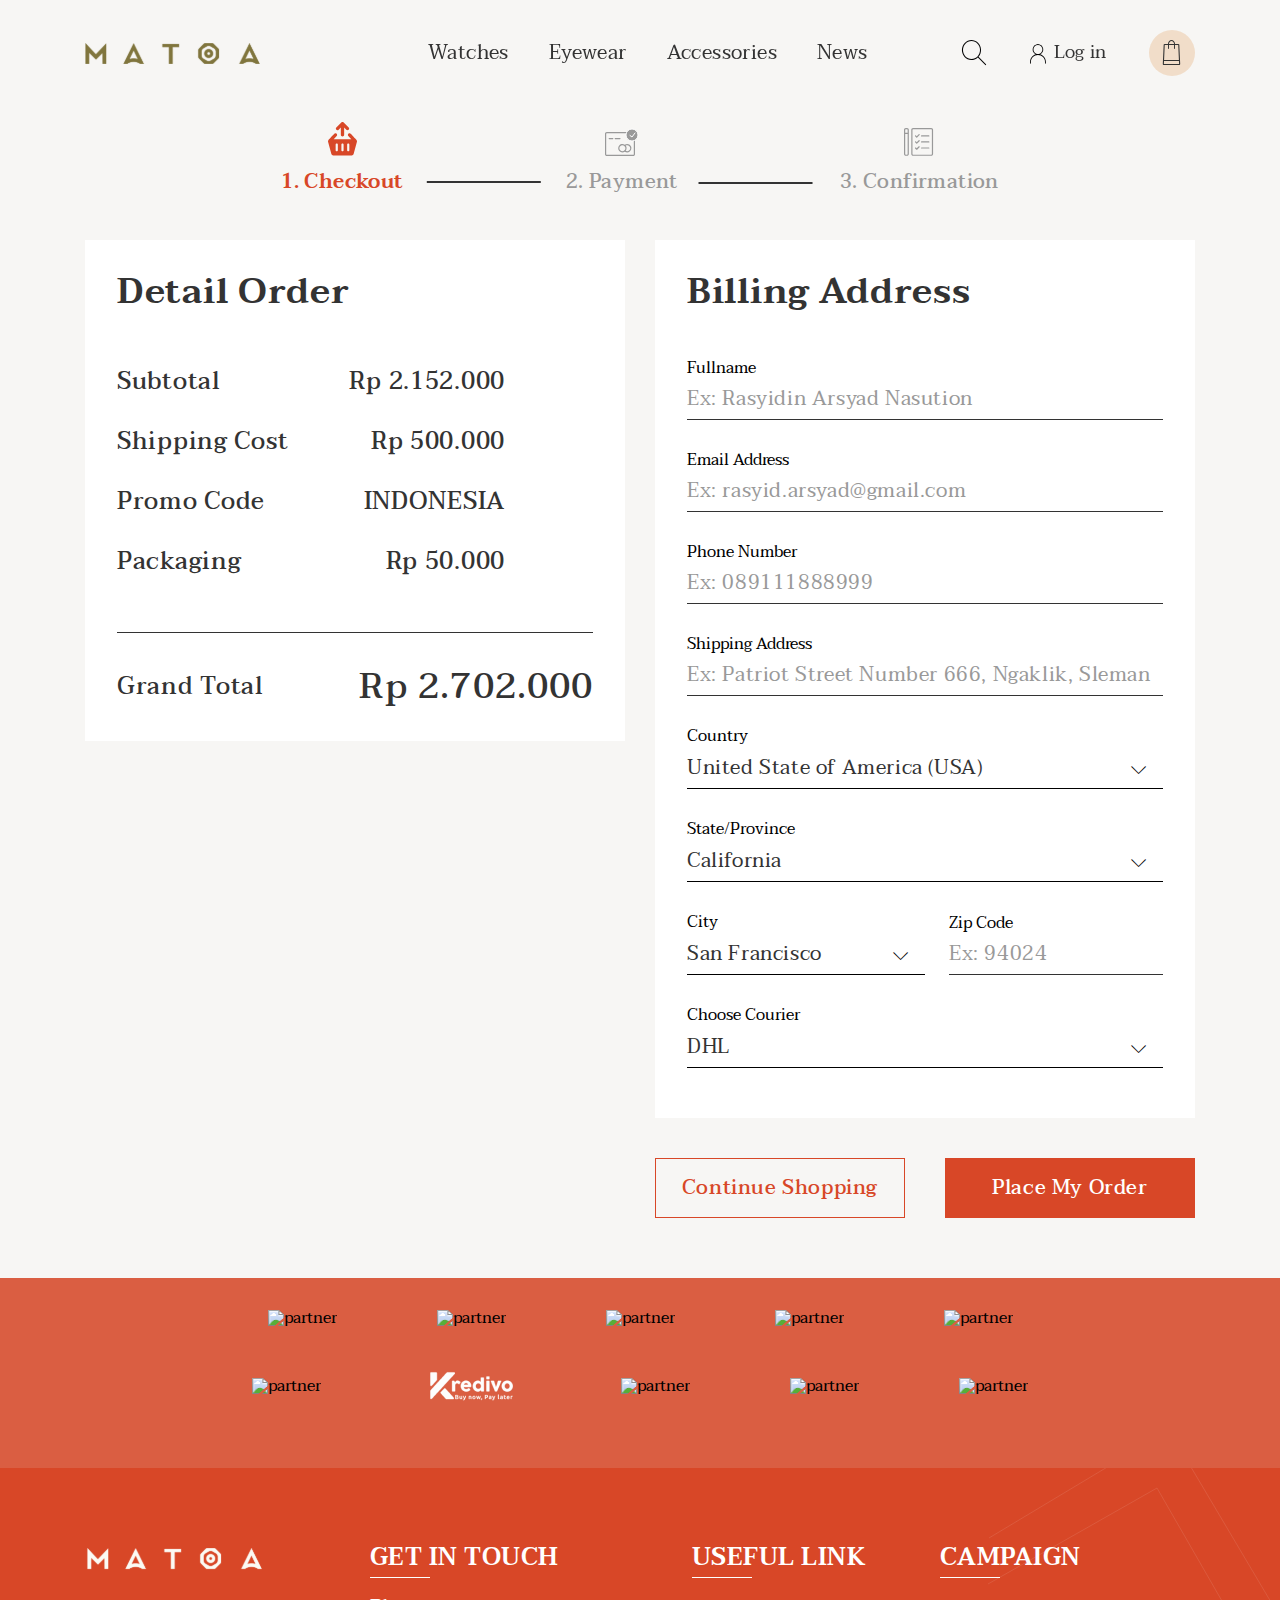
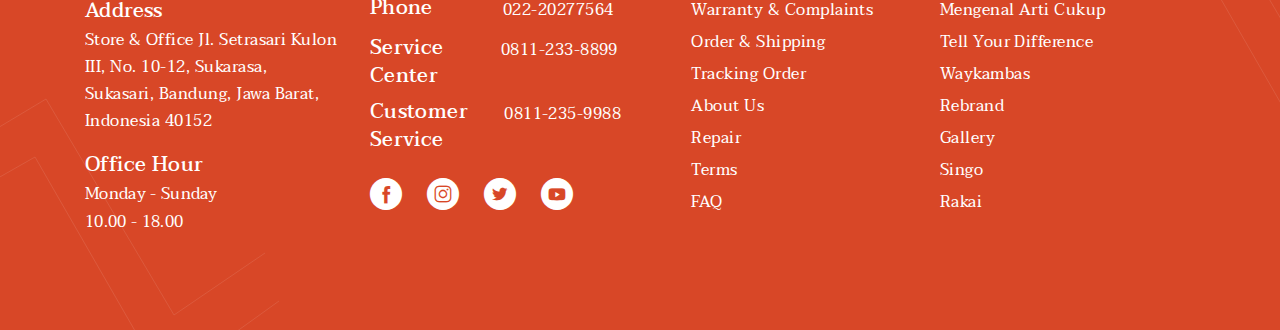
==== commit 815243a7: "Add files via upload" ====
--- a/checkout.html
+++ b/checkout.html
@@ -1,71 +1,72 @@
 <!DOCTYPE html>
 <html lang="en">
   <head>
-    <meta charset="UTF-8" />
-    <meta http-equiv="X-UA-Compatible" content="IE=edge" />
-    <meta name="viewport" content="width=device-width, initial-scale=1.0" />
-    <link rel="stylesheet" href="css/style.min.css?_v=20230215100834" />
-    <title>Проверка</title>
-  </head>
+  <meta charset="UTF-8" />
+  <meta http-equiv="X-UA-Compatible" content="IE=edge" />
+  <meta name="viewport" content="width=device-width, initial-scale=1.0" />
+  <link rel="stylesheet" href="css/style.min.css?_v=20230405220306" />
+  <title>Verification</title>
+</head>
 
   <body>
     <div class="wrapper">
       <header class="header lock-padding">
-        <div class="header__container">
-          <div class="icon-menu">
-            <span></span>
-          </div>
-          <a href="../index.html" class="header__logo"
-            ><img src="img/logo.svg" alt="logo"
-          /></a>
-          <div class="header__menu menu">
-            <nav class="menu__body">
-              <ul class="menu__list">
-                <li class="menu__item">
-                  <a href="" class="menu__link">Watches</a>
-                </li>
-                <li class="menu__item">
-                  <a href="" class="menu__link">Eyewear</a>
-                </li>
-                <li class="menu__item">
-                  <a href="" class="menu__link">Accessories</a>
-                </li>
-                <li class="menu__item">
-                  <a href="" class="menu__link">News</a>
-                </li>
-              </ul>
-            </nav>
-          </div>
-          <div class="header__action action-header">
-            <div
-              data-da=".menu__body,360 , 2"
-              class="action-header__search search-action-header"
-            >
-              <div class="search-action-header__icon">
-                <span class="_icon-search"></span>
-              </div>
-              <input
-                class="search-action-header__input"
-                placeholder="search..."
-                type="text"
-              />
-            </div>
-            <div class="action-header__login login-action-header">
-              <button class="login-action-header__button">
-                <div class="login-action-header__icon">
-                  <span class="_icon-user"></span>
-                </div>
-                <div class="login-action-header__text">Log in</div>
-              </button>
-            </div>
-            <div class="action-header__cart cart-action-header">
-              <button data-popup-link="cart" class="cart-action-header__icon">
-                <span class="_icon-cart"></span>
-              </button>
-            </div>
-          </div>
-        </div>
-      </header>
+  <div class="header__container">
+    <div class="icon-menu">
+      <span></span>
+    </div>
+    <a href="../index.html" class="header__logo"
+      ><img src="img/logo.svg" alt="logo"
+    /></a>
+    <div class="header__menu menu">
+      <nav class="menu__body">
+        <ul class="menu__list">
+          <li class="menu__item">
+            <a href="" class="menu__link">Watches</a>
+          </li>
+          <li class="menu__item">
+            <a href="" class="menu__link">Eyewear</a>
+          </li>
+          <li class="menu__item">
+            <a href="" class="menu__link">Accessories</a>
+          </li>
+          <li class="menu__item">
+            <a href="" class="menu__link">News</a>
+          </li>
+        </ul>
+      </nav>
+    </div>
+    <div class="header__action action-header">
+      <div
+        data-da=".menu__body,360 , 2"
+        class="action-header__search search-action-header"
+      >
+        <div class="search-action-header__icon">
+          <span class="_icon-search"></span>
+        </div>
+        <input
+          class="search-action-header__input"
+          placeholder="search..."
+          type="text"
+        />
+      </div>
+      <div class="action-header__login login-action-header">
+        <button class="login-action-header__button">
+          <div class="login-action-header__icon">
+            <span class="_icon-user"></span>
+          </div>
+          <div class="login-action-header__text">Log in</div>
+        </button>
+      </div>
+      <div class="action-header__cart cart-action-header">
+        <button data-popup-link="cart" class="cart-action-header__icon">
+          <span class="_icon-cart"></span>
+        </button>
+      </div>
+    </div>
+  </div>
+</header>
+
       <main class="page">
         <div class="page__checkout checkout">
           <div class="checkout__container">
@@ -390,389 +391,375 @@
         <div class="page__partners partners">
           <div class="partners__container">
             <div class="partners__item">
-              <img src="img/partner1.png" alt="partner" />
-            </div>
-            <div class="partners__item">
-              <img src="img/partner2.png" alt="partner" />
-            </div>
-            <div class="partners__item">
-              <img src="img/partner3.png" alt="partner" />
-            </div>
-            <div class="partners__item">
-              <img src="img/partner4.png" alt="partner" />
-            </div>
-            <div class="partners__item">
-              <img src="img/partner5.png" alt="partner" />
-            </div>
-            <div class="partners__item">
-              <img src="img/partner6.png" alt="partner" />
-            </div>
-            <div class="partners__item">
-              <img src="img/partner7.png" alt="partner" />
-            </div>
-            <div class="partners__item">
-              <img src="img/partner8.png" alt="partner" />
-            </div>
-            <div class="partners__item">
-              <img src="img/partner9.png" alt="partner" />
-            </div>
-            <div class="partners__item">
-              <img src="img/partner10.png" alt="partner" />
+              <picture><source srcset="img/partner1.webp" type="image/webp"><img src="img/partner1.png" alt="partner" /></picture>
+            </div>
+            <div class="partners__item">
+              <picture><source srcset="img/partner2.webp" type="image/webp"><img src="img/partner2.png" alt="partner" /></picture>
+            </div>
+            <div class="partners__item">
+              <picture><source srcset="img/partner3.webp" type="image/webp"><img src="img/partner3.png" alt="partner" /></picture>
+            </div>
+            <div class="partners__item">
+              <picture><source srcset="img/partner4.webp" type="image/webp"><img src="img/partner4.png" alt="partner" /></picture>
+            </div>
+            <div class="partners__item">
+              <picture><source srcset="img/partner5.webp" type="image/webp"><img src="img/partner5.png" alt="partner" /></picture>
+            </div>
+            <div class="partners__item">
+              <picture><source srcset="img/partner6.webp" type="image/webp"><img src="img/partner6.png" alt="partner" /></picture>
+            </div>
+            <div class="partners__item">
+              <picture><source srcset="img/partner7.webp" type="image/webp"><img src="img/partner7.png" alt="partner" /></picture>
+            </div>
+            <div class="partners__item">
+              <picture><source srcset="img/partner8.webp" type="image/webp"><img src="img/partner8.png" alt="partner" /></picture>
+            </div>
+            <div class="partners__item">
+              <picture><source srcset="img/partner9.webp" type="image/webp"><img src="img/partner9.png" alt="partner" /></picture>
+            </div>
+            <div class="partners__item">
+              <picture><source srcset="img/partner10.webp" type="image/webp"><img src="img/partner10.png" alt="partner" /></picture>
             </div>
           </div>
         </div>
       </main>
       <footer class="footer">
-        <div class="footer__container">
-          <div class="footer__column column-footer">
-            <a href="" class="column-footer__logo"
-              ><img src="img/logo-red.svg" alt="logo"
-            /></a>
-            <div class="column-footer__addrres">
-              <div class="column-footer__label">Address</div>
-              <div class="column-footer__text">
-                Store & Office Jl. Setrasari Kulon III, No. 10-12, Sukarasa,
-                Sukasari, Bandung, Jawa Barat, Indonesia 40152
-              </div>
-            </div>
-            <div class="column-footer__hour">
-              <div class="column-footer__label">Office Hour</div>
-              <div class="column-footer__time">
-                Monday - Sunday 10.00 - 18.00
-              </div>
-            </div>
-          </div>
-          <div class="footer__column column-footer">
-            <h3 class="column-footer__title title title_s24">Get in touch</h3>
-            <div class="column-footer__body">
-              <div class="column-footer__item">
-                <div class="column-footer__label">Phone</div>
-                <div class="column-footer__info">022-20277564</div>
-              </div>
-              <div class="column-footer__item">
-                <div class="column-footer__label">
-                  Service<br />
-                  Center
-                </div>
-                <div class="column-footer__info">0811-233-8899</div>
-              </div>
-              <div class="column-footer__item">
-                <div class="column-footer__label">
-                  Customer <br />
-                  Service
-                </div>
-                <div class="column-footer__info">0811-235-9988</div>
-              </div>
-              <div class="column-footer__action action-column-footer">
-                <a href="" class="action-column-footer__item">
-                  <span class="_icon-facebook"></span>
-                </a>
-                <a href="" class="action-column-footer__item">
-                  <span class="_icon-instagram"></span>
-                </a>
-                <a href="" class="action-column-footer__item">
-                  <span class="_icon-twitter"></span>
-                </a>
-                <a href="" class="action-column-footer__item">
-                  <span class="_icon-youtube"></span>
-                </a>
-              </div>
-            </div>
-          </div>
-          <div class="footer__column column-footer">
-            <h3 class="column-footer__title title title_s24">Useful Link</h3>
-            <div class="column-footer__menu menu-column-footer">
-              <nav class="menu-column-footer__body">
-                <ul class="menu-column-footer__list">
-                  <li class="menu-column-footer__item">
-                    <a href="" class="menu-column-footer__link"
-                      >Warranty & Complaints</a
-                    >
-                  </li>
-                  <li class="menu-column-footer__item">
-                    <a href="" class="menu-column-footer__link"
-                      >Order & Shipping</a
-                    >
-                  </li>
-                  <li class="menu-column-footer__item">
-                    <a href="" class="menu-column-footer__link"
-                      >Tracking Order</a
-                    >
-                  </li>
-                  <li class="menu-column-footer__item">
-                    <a href="" class="menu-column-footer__link">About Us</a>
-                  </li>
-                  <li class="menu-column-footer__item">
-                    <a href="" class="menu-column-footer__link">Repair</a>
-                  </li>
-                  <li class="menu-column-footer__item">
-                    <a href="" class="menu-column-footer__link">Terms</a>
-                  </li>
-                  <li class="menu-column-footer__item">
-                    <a href="" class="menu-column-footer__link">FAQ</a>
+  <div class="footer__container">
+    <div class="footer__column column-footer">
+      <a href="" class="column-footer__logo"
+        ><img src="img/logo-red.svg" alt="logo"
+      /></a>
+      <div class="column-footer__addrres">
+        <div class="column-footer__label">Address</div>
+        <div class="column-footer__text">
+          Store & Office Jl. Setrasari Kulon III, No. 10-12, Sukarasa, Sukasari,
+          Bandung, Jawa Barat, Indonesia 40152
+        </div>
+      </div>
+      <div class="column-footer__hour">
+        <div class="column-footer__label">Office Hour</div>
+        <div class="column-footer__time">Monday - Sunday 10.00 - 18.00</div>
+      </div>
+    </div>
+    <div class="footer__column column-footer">
+      <h3 class="column-footer__title title title_s24">Get in touch</h3>
+      <div class="column-footer__body">
+        <div class="column-footer__item">
+          <div class="column-footer__label">Phone</div>
+          <div class="column-footer__info">022-20277564</div>
+        </div>
+        <div class="column-footer__item">
+          <div class="column-footer__label">
+            Service<br />
+            Center
+          </div>
+          <div class="column-footer__info">0811-233-8899</div>
+        </div>
+        <div class="column-footer__item">
+          <div class="column-footer__label">
+            Customer <br />
+            Service
+          </div>
+          <div class="column-footer__info">0811-235-9988</div>
+        </div>
+        <div class="column-footer__action action-column-footer">
+          <a href="" class="action-column-footer__item">
+            <span class="_icon-facebook"></span>
+          </a>
+          <a href="" class="action-column-footer__item">
+            <span class="_icon-instagram"></span>
+          </a>
+          <a href="" class="action-column-footer__item">
+            <span class="_icon-twitter"></span>
+          </a>
+          <a href="" class="action-column-footer__item">
+            <span class="_icon-youtube"></span>
+          </a>
+        </div>
+      </div>
+    </div>
+    <div class="footer__column column-footer">
+      <h3 class="column-footer__title title title_s24">Useful Link</h3>
+      <div class="column-footer__menu menu-column-footer">
+        <nav class="menu-column-footer__body">
+          <ul class="menu-column-footer__list">
+            <li class="menu-column-footer__item">
+              <a href="" class="menu-column-footer__link"
+                >Warranty & Complaints</a
+              >
+            </li>
+            <li class="menu-column-footer__item">
+              <a href="" class="menu-column-footer__link">Order & Shipping</a>
+            </li>
+            <li class="menu-column-footer__item">
+              <a href="" class="menu-column-footer__link">Tracking Order</a>
+            </li>
+            <li class="menu-column-footer__item">
+              <a href="" class="menu-column-footer__link">About Us</a>
+            </li>
+            <li class="menu-column-footer__item">
+              <a href="" class="menu-column-footer__link">Repair</a>
+            </li>
+            <li class="menu-column-footer__item">
+              <a href="" class="menu-column-footer__link">Terms</a>
+            </li>
+            <li class="menu-column-footer__item">
+              <a href="" class="menu-column-footer__link">FAQ</a>
+            </li>
+          </ul>
+        </nav>
+      </div>
+    </div>
+    <div class="footer__column column-footer">
+      <h3 class="column-footer__title title title_s24">Campaign</h3>
+      <div class="column-footer__menu menu-column-footer">
+        <nav class="menu-column-footer__body">
+          <ul class="menu-column-footer__list">
+            <li class="menu-column-footer__item">
+              <a href="" class="menu-column-footer__link"
+                >Mengenal Arti Cukup
+              </a>
+            </li>
+            <li class="menu-column-footer__item">
+              <a href="" class="menu-column-footer__link">
+                Tell Your Difference
+              </a>
+            </li>
+            <li class="menu-column-footer__item">
+              <a href="" class="menu-column-footer__link">Waykambas </a>
+            </li>
+            <li class="menu-column-footer__item">
+              <a href="" class="menu-column-footer__link">Rebrand </a>
+            </li>
+            <li class="menu-column-footer__item">
+              <a href="" class="menu-column-footer__link">Gallery </a>
+            </li>
+            <li class="menu-column-footer__item">
+              <a href="" class="menu-column-footer__link">Singo </a>
+            </li>
+            <li class="menu-column-footer__item">
+              <a href="" class="menu-column-footer__link"> Rakai </a>
+            </li>
+          </ul>
+        </nav>
+      </div>
+    </div>
+    <div class="footer__decor decor-footer">
+      <div class="decor-footer__icon decor-footer__icon_1">
+        <img src="img/decor10.svg" alt="decor" />
+      </div>
+      <div class="decor-footer__icon decor-footer__icon_2">
+        <img src="img/decor11.svg" alt="decor" />
+      </div>
+      <div class="decor-footer__icon decor-footer__icon_3">
+        <img src="img/decor12.svg" alt="decor" />
+      </div>
+      <div class="decor-footer__icon decor-footer__icon_4">
+        <img src="img/decor13.svg" alt="decor" />
+      </div>
+    </div>
+  </div>
+</footer>
+
+    </div>
+    <div data-popup="cart" class="popup popup-cart lock-padding">
+  <div class="popup-cart__body popup__body">
+    <div class="popup-cart__content popup__content">
+      <div class="popup__close"><span></span></div>
+      <div class="popup-cart__body">
+        <div class="popup-cart__item item-popup-cart">
+          <div class="item-popup-cart__info info-item-popup-cart">
+            <div class="info-item-popup-cart__image">
+              <picture><source srcset="img/watch-slider.webp" type="image/webp"><img src="img/watch-slider.png" alt="watch" /></picture>
+            </div>
+            <div class="info-item-popup-cart__content">
+              <div class="info-item-popup-cart__name">
+                Way Kambas Mini Ebony
+              </div>
+              <div class="info-item-popup-cart__old-price text_old-price">
+                Rp 1.280.000
+              </div>
+              <div class="info-item-popup-cart__price">Rp 1.024.000</div>
+              <div class="info-item-popup-cart__mark-block">
+                <div
+                  class="info-item-popup-cart__mark info-item-popup-cart__mark_1"
+                >
+                  Custom Engrave
+                </div>
+                <div
+                  class="info-item-popup-cart__mark info-item-popup-cart__mark_2"
+                >
+                  “Happy | Birthday | from”
+                </div>
+              </div>
+            </div>
+          </div>
+          <div class="item-popup-cart__settings settings-item-popup-cart">
+            <div class="settings-item-popup-cart__lable">Select Packaging</div>
+            <div class="settings-item-popup-cart__body">
+              <div
+                class="settings-item-popup-cart__select select-settings-item-popup-cart select"
+              >
+                <button
+                  class="select-settings-item-popup-cart__button select__button _icon-arrow"
+                >
+                  Wooden Packaging (Rp 50.000)
+                </button>
+                <ul class="select-settings-item-popup-cart__list select__list">
+                  <li
+                    class="select-settings-item-popup-cart__item select__item"
+                  >
+                    Wooden Packaging (Rp 50.000)
+                  </li>
+                  <li
+                    class="select-settings-item-popup-cart__item select__item"
+                  >
+                    Lorem 2
+                  </li>
+                  <li
+                    class="select-settings-item-popup-cart__item select__item"
+                  >
+                    Lorem 3
+                  </li>
+                  <li
+                    class="select-settings-item-popup-cart__item select__item"
+                  >
+                    Lorem 4
+                  </li>
+                  <li
+                    class="select-settings-item-popup-cart__item select__item"
+                  >
+                    Lorem 5
                   </li>
                 </ul>
-              </nav>
-            </div>
-          </div>
-          <div class="footer__column column-footer">
-            <h3 class="column-footer__title title title_s24">Campaign</h3>
-            <div class="column-footer__menu menu-column-footer">
-              <nav class="menu-column-footer__body">
-                <ul class="menu-column-footer__list">
-                  <li class="menu-column-footer__item">
-                    <a href="" class="menu-column-footer__link"
-                      >Mengenal Arti Cukup
-                    </a>
-                  </li>
-                  <li class="menu-column-footer__item">
-                    <a href="" class="menu-column-footer__link">
-                      Tell Your Difference
-                    </a>
-                  </li>
-                  <li class="menu-column-footer__item">
-                    <a href="" class="menu-column-footer__link">Waykambas </a>
-                  </li>
-                  <li class="menu-column-footer__item">
-                    <a href="" class="menu-column-footer__link">Rebrand </a>
-                  </li>
-                  <li class="menu-column-footer__item">
-                    <a href="" class="menu-column-footer__link">Gallery </a>
-                  </li>
-                  <li class="menu-column-footer__item">
-                    <a href="" class="menu-column-footer__link">Singo </a>
-                  </li>
-                  <li class="menu-column-footer__item">
-                    <a href="" class="menu-column-footer__link"> Rakai </a>
+              </div>
+              <div class="settings-item-popup-cart__action">
+                <div
+                  class="settings-item-popup-cart__quantity quantity quantity-settings-item-popup-cart"
+                >
+                  <div
+                    class="quantity-settings-item-popup-cart__button quantity-settings-item-popup-cart__button_minus quantity__button quantity__button_minus"
+                  ></div>
+                  <input data-tel value="1" type="text" />
+                  <div
+                    class="quantity-settings-item-popup-cart__button quantity-settings-item-popup-cart__button_plus quantity__button quantity__button_plus"
+                  ></div>
+                </div>
+                <div class="settings-item-popup-cart__full-price">
+                  Rp 2.048.000
+                </div>
+                <a href="" class="settings-item-popup-cart__delete"
+                  ><span class="_icon-bucket"></span
+                ></a>
+              </div>
+            </div>
+          </div>
+        </div>
+        <div class="popup-cart__item item-popup-cart">
+          <div class="item-popup-cart__info info-item-popup-cart">
+            <div class="info-item-popup-cart__image">
+              <picture><source srcset="img/watch-min3.webp" type="image/webp"><img src="img/watch-min3.png" alt="watch" /></picture>
+            </div>
+            <div class="info-item-popup-cart__content">
+              <div class="info-item-popup-cart__name _mb16">
+                Sikka (Ebony & Maple)
+              </div>
+              <div class="info-item-popup-cart__price">Rp 1.264.000</div>
+            </div>
+          </div>
+          <div class="item-popup-cart__settings settings-item-popup-cart">
+            <div class="settings-item-popup-cart__lable">Select Packaging</div>
+            <div class="settings-item-popup-cart__body">
+              <div
+                class="settings-item-popup-cart__select select-settings-item-popup-cart select"
+              >
+                <button
+                  class="select-settings-item-popup-cart__button select__button _icon-arrow"
+                >
+                  Default Packaging (Free)
+                </button>
+                <ul class="settings-item-popup-cart__list select__list">
+                  <li
+                    class="select-settings-item-popup-cart__item select__item"
+                  >
+                    Default Packaging (Free)
+                  </li>
+                  <li
+                    class="select-settings-item-popup-cart__item select__item"
+                  >
+                    Lorem 2
+                  </li>
+                  <li
+                    class="select-settings-item-popup-cart__item select__item"
+                  >
+                    Lorem 3
+                  </li>
+                  <li
+                    class="select-settings-item-popup-cart__item select__item"
+                  >
+                    Lorem 4
+                  </li>
+                  <li
+                    class="select-settings-item-popup-cart__item select__item"
+                  >
+                    Lorem 5
                   </li>
                 </ul>
-              </nav>
-            </div>
-          </div>
-          <div class="footer__decor decor-footer">
-            <div class="decor-footer__icon decor-footer__icon_1">
-              <img src="img/decor10.svg" alt="decor" />
-            </div>
-            <div class="decor-footer__icon decor-footer__icon_2">
-              <img src="img/decor11.svg" alt="decor" />
-            </div>
-            <div class="decor-footer__icon decor-footer__icon_3">
-              <img src="img/decor12.svg" alt="decor" />
-            </div>
-            <div class="decor-footer__icon decor-footer__icon_4">
-              <img src="img/decor13.svg" alt="decor" />
-            </div>
-          </div>
-        </div>
-      </footer>
-    </div>
-    <div data-popup="cart" class="popup popup-cart lock-padding">
-      <div class="popup-cart__body popup__body">
-        <div class="popup-cart__content popup__content">
-          <div class="popup__close"><span></span></div>
-          <div class="popup-cart__body">
-            <div class="popup-cart__item item-popup-cart">
-              <div class="item-popup-cart__info info-item-popup-cart">
-                <div class="info-item-popup-cart__image">
-                  <img src="img/watch-slider.png" alt="watch" />
-                </div>
-                <div class="info-item-popup-cart__content">
-                  <div class="info-item-popup-cart__name">
-                    Way Kambas Mini Ebony
-                  </div>
-                  <div class="info-item-popup-cart__old-price text_old-price">
-                    Rp 1.280.000
-                  </div>
-                  <div class="info-item-popup-cart__price">Rp 1.024.000</div>
-                  <div class="info-item-popup-cart__mark-block">
-                    <div
-                      class="info-item-popup-cart__mark info-item-popup-cart__mark_1"
-                    >
-                      Custom Engrave
-                    </div>
-                    <div
-                      class="info-item-popup-cart__mark info-item-popup-cart__mark_2"
-                    >
-                      “Happy | Birthday | from”
-                    </div>
-                  </div>
-                </div>
-              </div>
-              <div class="item-popup-cart__settings settings-item-popup-cart">
-                <div class="settings-item-popup-cart__lable">
-                  Select Packaging
-                </div>
-                <div class="settings-item-popup-cart__body">
+              </div>
+              <div class="settings-item-popup-cart__action">
+                <div
+                  class="settings-item-popup-cart__quantity quantity quantity-settings-item-popup-cart"
+                >
                   <div
-                    class="settings-item-popup-cart__select select-settings-item-popup-cart select"
-                  >
-                    <button
-                      class="select-settings-item-popup-cart__button select__button _icon-arrow"
-                    >
-                      Wooden Packaging (Rp 50.000)
-                    </button>
-                    <ul
-                      class="select-settings-item-popup-cart__list select__list"
-                    >
-                      <li
-                        class="select-settings-item-popup-cart__item select__item"
-                      >
-                        Wooden Packaging (Rp 50.000)
-                      </li>
-                      <li
-                        class="select-settings-item-popup-cart__item select__item"
-                      >
-                        Lorem 2
-                      </li>
-                      <li
-                        class="select-settings-item-popup-cart__item select__item"
-                      >
-                        Lorem 3
-                      </li>
-                      <li
-                        class="select-settings-item-popup-cart__item select__item"
-                      >
-                        Lorem 4
-                      </li>
-                      <li
-                        class="select-settings-item-popup-cart__item select__item"
-                      >
-                        Lorem 5
-                      </li>
-                    </ul>
-                  </div>
-                  <div class="settings-item-popup-cart__action">
-                    <div
-                      class="settings-item-popup-cart__quantity quantity quantity-settings-item-popup-cart"
-                    >
-                      <div
-                        class="quantity-settings-item-popup-cart__button quantity-settings-item-popup-cart__button_minus quantity__button quantity__button_minus"
-                      ></div>
-                      <input data-tel value="1" type="text" />
-                      <div
-                        class="quantity-settings-item-popup-cart__button quantity-settings-item-popup-cart__button_plus quantity__button quantity__button_plus"
-                      ></div>
-                    </div>
-                    <div class="settings-item-popup-cart__full-price">
-                      Rp 2.048.000
-                    </div>
-                    <a href="" class="settings-item-popup-cart__delete"
-                      ><span class="_icon-bucket"></span
-                    ></a>
-                  </div>
-                </div>
-              </div>
-            </div>
-            <div class="popup-cart__item item-popup-cart">
-              <div class="item-popup-cart__info info-item-popup-cart">
-                <div class="info-item-popup-cart__image">
-                  <img src="img/watch-min3.png" alt="watch" />
-                </div>
-                <div class="info-item-popup-cart__content">
-                  <div class="info-item-popup-cart__name _mb16">
-                    Sikka (Ebony & Maple)
-                  </div>
-                  <div class="info-item-popup-cart__price">Rp 1.264.000</div>
-                </div>
-              </div>
-              <div class="item-popup-cart__settings settings-item-popup-cart">
-                <div class="settings-item-popup-cart__lable">
-                  Select Packaging
-                </div>
-                <div class="settings-item-popup-cart__body">
+                    class="quantity-settings-item-popup-cart__button quantity-settings-item-popup-cart__button_minus quantity__button quantity__button_minus"
+                  ></div>
+                  <input data-tel value="1" type="text" />
                   <div
-                    class="settings-item-popup-cart__select select-settings-item-popup-cart select"
-                  >
-                    <button
-                      class="select-settings-item-popup-cart__button select__button _icon-arrow"
-                    >
-                      Default Packaging (Free)
-                    </button>
-                    <ul class="settings-item-popup-cart__list select__list">
-                      <li
-                        class="select-settings-item-popup-cart__item select__item"
-                      >
-                        Default Packaging (Free)
-                      </li>
-                      <li
-                        class="select-settings-item-popup-cart__item select__item"
-                      >
-                        Lorem 2
-                      </li>
-                      <li
-                        class="select-settings-item-popup-cart__item select__item"
-                      >
-                        Lorem 3
-                      </li>
-                      <li
-                        class="select-settings-item-popup-cart__item select__item"
-                      >
-                        Lorem 4
-                      </li>
-                      <li
-                        class="select-settings-item-popup-cart__item select__item"
-                      >
-                        Lorem 5
-                      </li>
-                    </ul>
-                  </div>
-                  <div class="settings-item-popup-cart__action">
-                    <div
-                      class="settings-item-popup-cart__quantity quantity quantity-settings-item-popup-cart"
-                    >
-                      <div
-                        class="quantity-settings-item-popup-cart__button quantity-settings-item-popup-cart__button_minus quantity__button quantity__button_minus"
-                      ></div>
-                      <input data-tel value="1" type="text" />
-                      <div
-                        class="quantity-settings-item-popup-cart__button quantity-settings-item-popup-cart__button_plus quantity__button quantity__button_plus"
-                      ></div>
-                    </div>
-                    <div class="settings-item-popup-cart__full-price">
-                      Rp 1.264.000
-                    </div>
-                    <a href="" class="settings-item-popup-cart__delete"
-                      ><span class="_icon-bucket"></span
-                    ></a>
-                  </div>
-                </div>
-              </div>
-            </div>
-          </div>
-          <div class="popup-cart__bottom bottom-popup-cart">
-            <div class="bottom-popup-cart__content">
-              <div class="bottom-popup-cart__code-promo">
-                <div class="bottom-popup-cart__label">Kode Promo</div>
-                <input
-                  value="INDONESIA"
-                  type="text"
-                  class="bottom-popup-cart__input"
-                />
-                <div class="bottom-popup-cart__discount">35% off</div>
-              </div>
+                    class="quantity-settings-item-popup-cart__button quantity-settings-item-popup-cart__button_plus quantity__button quantity__button_plus"
+                  ></div>
+                </div>
+                <div class="settings-item-popup-cart__full-price">
+                  Rp 1.264.000
+                </div>
+                <a href="" class="settings-item-popup-cart__delete"
+                  ><span class="_icon-bucket"></span
+                ></a>
+              </div>
+            </div>
+          </div>
+        </div>
+      </div>
+      <div class="popup-cart__bottom bottom-popup-cart">
+        <div class="bottom-popup-cart__content">
+          <div class="bottom-popup-cart__code-promo">
+            <div class="bottom-popup-cart__label">Kode Promo</div>
+            <input
+              value="INDONESIA"
+              type="text"
+              class="bottom-popup-cart__input"
+            />
+            <div class="bottom-popup-cart__discount">35% off</div>
+          </div>
+          <div class="bottom-popup-cart__all-price all-price-bottom-popup-cart">
+            <div class="all-price-bottom-popup-cart__label">Subtotal</div>
+            <div class="all-price-bottom-popup-cart__body">
               <div
-                class="bottom-popup-cart__all-price all-price-bottom-popup-cart"
+                class="all-price-bottom-popup-cart__old-price text_old-price"
               >
-                <div class="all-price-bottom-popup-cart__label">Subtotal</div>
-                <div class="all-price-bottom-popup-cart__body">
-                  <div
-                    class="all-price-bottom-popup-cart__old-price text_old-price"
-                  >
-                    Rp 3.312.000
-                  </div>
-                  <div class="all-price-bottom-popup-cart__price">
-                    Rp 2.152.000
-                  </div>
-                </div>
-              </div>
-            </div>
-            <a href="../checkout.html" class="bottom-popup-cart__button"
-              >Checkout</a
-            >
-          </div>
-        </div>
-      </div>
-    </div>
-    <script src="js/app.min.js?_v=20230215100834"></script>
+                Rp 3.312.000
+              </div>
+              <div class="all-price-bottom-popup-cart__price">Rp 2.152.000</div>
+            </div>
+          </div>
+        </div>
+        <a href="../checkout.html" class="bottom-popup-cart__button"
+          >Checkout</a
+        >
+      </div>
+    </div>
+  </div>
+</div>
+
+    <script src="js/app.min.js?_v=20230405220306"></script>
   </body>
 </html>
--- a/css/style.min.css
+++ b/css/style.min.css
@@ -1 +1 @@
-@import url(https://fonts.googleapis.com/css?family=Taviraj:300,regular,500,600&display=swap);@import url(https://fonts.googleapis.com/css?family=Nunito:regular&display=swap);@font-face{font-family:icomoon;font-display:swap;src:url(../fonts/icomoon.woff2) format("woff2"),url(../fonts/icomoon.woff) format("woff");font-weight:400;font-style:normal}[class*=_icon-]:before{font-family:icomoon;font-style:normal;font-weight:400;font-variant:normal;text-transform:none;line-height:1;-webkit-font-smoothing:antialiased;-moz-osx-font-smoothing:grayscale}[class*=_icon-]:before{display:block}._icon-bucket:before{content:"\e90b"}._icon-favorite:before{content:"\e909"}._icon-youtube:before{content:"\e903"}._icon-twitter:before{content:"\e906"}._icon-instagram:before{content:"\e907"}._icon-facebook:before{content:"\e908"}._icon-arrow:before{content:"\e90a"}._icon-cicil:before{content:"\e904"}._icon-cart2:before{content:"\e905"}._icon-cart:before{content:"\e901"}._icon-search:before{content:"\e902"}._icon-user:before{content:"\e900"}*{padding:0;margin:0;border:0}*,:after,:before{-webkit-box-sizing:border-box;box-sizing:border-box}:active,:focus{outline:0}a:active,a:focus{outline:0}aside,footer,header,nav{display:block}body,html{height:100%;width:100%;font-size:100%;line-height:1;-ms-text-size-adjust:100%;-moz-text-size-adjust:100%;-webkit-text-size-adjust:100%}button,input,textarea{font-family:inherit}input::-ms-clear{display:none}button{cursor:pointer}button::-moz-focus-inner{padding:0;border:0}a,a:visited{text-decoration:none}a:hover{text-decoration:none}ul li{list-style:none}img{vertical-align:top}h1,h2,h3,h4,h5,h6{font-size:inherit;font-weight:400}.wrapper{overflow:hidden;display:-webkit-box;display:-ms-flexbox;display:flex;-webkit-box-orient:vertical;-webkit-box-direction:normal;-ms-flex-direction:column;flex-direction:column;min-height:100%}.page{-webkit-box-flex:1;-ms-flex:1 1 auto;flex:1 1 auto}body{font-family:Taviraj;font-size:16;background-color:#f7f6f4}body._lock{overflow:hidden}[class*=__container]{max-width:71.25rem;margin:0 auto;padding:0 .9375rem}.button_orang-red{display:-webkit-box;display:-ms-flexbox;display:flex;-webkit-box-align:center;-ms-flex-align:center;align-items:center;-webkit-column-gap:1.125rem;-moz-column-gap:1.125rem;column-gap:1.125rem;min-height:3.875rem;padding:.875rem 1.875rem;color:#fff;background-color:#d84727;font-size:1.25rem;line-height:1.7;letter-spacing:.02em;-webkit-transition:.3s ease 0s;-o-transition:.3s ease 0s;transition:.3s ease 0s}.button_orang-red:hover{background-color:#b63d21}.button_orang-red-min{min-height:2.4375rem;padding:.5rem 2.125rem;font-size:1rem;color:#fff;background-color:#d84727;-webkit-transition:.3s ease 0s;-o-transition:.3s ease 0s;transition:.3s ease 0s}.button_orang-red-min:hover{background-color:#b63d21}.button_border{min-height:3.875rem;padding:.625rem 2.5rem;background-color:transparent;border:2px solid #d84727;color:#d84727;font-size:2.0625rem;-webkit-transition:.3s ease 0s;-o-transition:.3s ease 0s;transition:.3s ease 0s}.button_border:hover{color:#fff;background-color:#d84727}.link_border-bottom{display:inline-block;font-size:1rem;font-weight:600;line-height:1.3;letter-spacing:.03em;color:#333;border-bottom:1px solid #333}.title{text-transform:uppercase;position:relative;font-size:3.75rem;line-height:1.3;letter-spacing:.02em;color:#333}.title::before{content:"";position:absolute;bottom:-.5rem;left:0;display:block;width:5.9375rem;height:.0625rem;background-color:#333}.title_s36{font-size:2.25rem;line-height:1.1;text-transform:none;font-weight:500}.title_s36::before{width:8rem}.title_s24{font-size:1.5rem;font-weight:600;line-height:1.7;color:#fff}.title_s24::before{width:3.75rem;background-color:#fff;bottom:0}.text_old-price{display:inline-block;font-size:1rem;line-height:1.5;color:#777;position:relative}.text_old-price::before{content:"";position:absolute;top:50%;left:50%;-webkit-transform:translate(-50%,-50%);-ms-transform:translate(-50%,-50%);transform:translate(-50%,-50%);display:block;width:106%;height:.0625rem;background-color:#d93f3f}.swiper-wrapper{display:-webkit-box;display:-ms-flexbox;display:flex}.swiper{position:relative;z-index:2}.swiper-slide{-ms-flex-negative:0;flex-shrink:0}.swiper-button-next.swiper-button-disabled,.swiper-button-prev.swiper-button-disabled{cursor:auto;pointer-events:none}.swiper-pagination{display:-webkit-box;display:-ms-flexbox;display:flex;-webkit-box-pack:center;-ms-flex-pack:center;justify-content:center;-webkit-box-align:center;-ms-flex-align:center;align-items:center;-webkit-column-gap:6px;-moz-column-gap:6px;column-gap:6px;row-gap:6px}.swiper-pagination-bullet{width:.5rem;height:.5rem;border-radius:50pc;background-color:#efefef;cursor:pointer;-webkit-transition:.3s ease 0s;-o-transition:.3s ease 0s;transition:.3s ease 0s}.swiper-pagination-vertical{position:absolute;top:50%;-webkit-transform:translate(0,-50%);-ms-transform:translate(0,-50%);transform:translate(0,-50%);right:10px;-webkit-box-orient:vertical;-webkit-box-direction:normal;-ms-flex-direction:column;flex-direction:column;-webkit-box-pack:center;-ms-flex-pack:center;justify-content:center;-webkit-box-align:start;-ms-flex-align:start;align-items:flex-start}.swiper-pagination-vertical>.swiper-pagination-bullet-active{background-color:#0073ff;width:8px;height:16px}.swiper-horizontal>.swiper-pagination-progressbar.swiper-pagination-progressbar-opposite,.swiper-pagination-progressbar.swiper-pagination-horizontal.swiper-pagination-progressbar-opposite,.swiper-pagination-progressbar.swiper-pagination-vertical,.swiper-vertical>.swiper-pagination-progressbar{width:4px;height:100%}.swiper-pagination-progressbar .swiper-pagination-progressbar-fill{background-color:#df5454;position:absolute;left:0;top:0;width:100%;height:100%;-webkit-transform:scale(0);-ms-transform:scale(0);transform:scale(0);-webkit-transform-origin:left top;-ms-transform-origin:left top;transform-origin:left top}.swiper-pagination-progressbar{background:#ff9a9a;position:absolute;left:0;top:0;width:100%;height:4px}.swiper-vertical>.swiper-button-block{display:none}.swiper-vertical>.swiper-wrapper{-webkit-box-orient:vertical;-webkit-box-direction:normal;-ms-flex-direction:column;flex-direction:column;-webkit-box-align:center;-ms-flex-align:center;align-items:center;height:30rem}.main-product__slider,.main-product__subslider{overflow:hidden}.main-product__subslide{opacity:.4;-webkit-transition:.3s ease 0s;-o-transition:.3s ease 0s;transition:.3s ease 0s}.swiper-slide-thumb-active{opacity:1}.header{position:fixed;top:0;left:0;width:100%;z-index:50;-webkit-transition:background .3s ease 0s;-o-transition:background .3s ease 0s;transition:background .3s ease 0s}.header._scroll{background-color:#fff}.header__container{display:-webkit-box;display:-ms-flexbox;display:flex;-webkit-box-align:center;-ms-flex-align:center;align-items:center;height:6.625rem;-webkit-transition:.3s ease 0s;-o-transition:.3s ease 0s;transition:.3s ease 0s}.header__container._scroll{height:4.375rem}.header__logo{position:relative;z-index:5}.header__logo img{max-width:100%}.header__menu{display:-webkit-box;display:-ms-flexbox;display:flex;-webkit-box-pack:end;-ms-flex-pack:end;justify-content:end;-webkit-box-flex:1;-ms-flex:1 1 auto;flex:1 1 auto}.header__action{position:relative;z-index:5;display:-webkit-box;display:-ms-flexbox;display:flex;-webkit-box-align:center;-ms-flex-align:center;align-items:center;gap:2.625rem;margin-left:5.5rem}.menu__body{padding:0 .3125rem}.menu__list{display:-webkit-box;display:-ms-flexbox;display:flex;-ms-flex-wrap:wrap;flex-wrap:wrap;-webkit-box-align:center;-ms-flex-align:center;align-items:center;-webkit-column-gap:2.5rem;-moz-column-gap:2.5rem;column-gap:2.5rem;row-gap:0}.menu__link{font-size:1.25rem;line-height:1.7;letter-spacing:.02em;color:#333;-webkit-transition:.3s ease 0s;-o-transition:.3s ease 0s;transition:.3s ease 0s}.menu__link:hover{color:#d84727}.action-header__search{position:relative}.search-action-header__icon span{font-size:1.625rem;cursor:pointer;-webkit-transition:.3s ease 0s;-o-transition:.3s ease 0s;transition:.3s ease 0s}.search-action-header__icon span:hover{color:#d84727}.search-action-header__input{position:absolute;bottom:0;right:0;font-size:.875rem;min-height:1.25rem;height:1.25rem;padding:0 .3125rem;border:none;border-bottom:1px solid #000;background-color:transparent;-webkit-transform:translate(100%,112%);-ms-transform:translate(100%,112%);transform:translate(100%,112%);opacity:0;visibility:hidden;-webkit-transition:.3s ease 0s;-o-transition:.3s ease 0s;transition:.3s ease 0s}.search-action-header__input._scroll{border:1px solid #000;border-bottom:none}.search-action-header__input._active{-webkit-transform:translate(0,112%);-ms-transform:translate(0,112%);transform:translate(0,112%);visibility:visible;opacity:1}.search-action-header__input._active::-webkit-input-placeholder{-webkit-transform:translate(0,0);transform:translate(0,0);opacity:1}.search-action-header__input._active::-moz-placeholder{transform:translate(0,0);opacity:1}.search-action-header__input._active:-ms-input-placeholder{-ms-transform:translate(0,0);transform:translate(0,0);opacity:1}.search-action-header__input._active::-ms-input-placeholder{-ms-transform:translate(0,0);transform:translate(0,0);opacity:1}.search-action-header__input._active::placeholder{-webkit-transform:translate(0,0);-ms-transform:translate(0,0);transform:translate(0,0);opacity:1}.search-action-header__input::-webkit-input-placeholder{-webkit-transform:translate(60%,0);transform:translate(60%,0);opacity:0;-webkit-transition:.5s ease .2s;transition:.5s ease .2s}.search-action-header__input::-moz-placeholder{transform:translate(60%,0);opacity:0;-moz-transition:.5s ease .2s;transition:.5s ease .2s}.search-action-header__input:-ms-input-placeholder{-ms-transform:translate(60%,0);transform:translate(60%,0);opacity:0;-ms-transition:.5s ease .2s;transition:.5s ease .2s}.search-action-header__input::-ms-input-placeholder{-ms-transform:translate(60%,0);transform:translate(60%,0);opacity:0;-ms-transition:.5s ease .2s;transition:.5s ease .2s}.search-action-header__input::placeholder{-webkit-transform:translate(60%,0);-ms-transform:translate(60%,0);transform:translate(60%,0);opacity:0;-webkit-transition:.5s ease .2s;-o-transition:.5s ease .2s;transition:.5s ease .2s}.login-action-header__button{display:-webkit-box;display:-ms-flexbox;display:flex;-webkit-box-align:center;-ms-flex-align:center;align-items:center;gap:.5rem;background-color:transparent}.login-action-header__button:hover>*{color:#d84727}.login-action-header__icon span{font-size:1.3125rem;-webkit-transition:.3s ease 0s;-o-transition:.3s ease 0s;transition:.3s ease 0s}.login-action-header__text{font-size:1.125rem;line-height:1.7;letter-spacing:.02em;color:#333;-webkit-transition:.3s ease 0s;-o-transition:.3s ease 0s;transition:.3s ease 0s}.cart-action-header__icon{display:block;padding:.6875rem .85rem;background-color:#f1ddc9;border-radius:50%;-webkit-transition:.3s ease 0s;-o-transition:.3s ease 0s;transition:.3s ease 0s}.cart-action-header__icon:hover{background-color:#e7ccb1}.cart-action-header__icon span{font-size:1.5rem;color:#333;-webkit-transition:.3s ease 0s;-o-transition:.3s ease 0s;transition:.3s ease 0s}.icon-menu{display:none}.page__main{margin-top:6.625rem;padding-top:3.375rem}.main__container{position:relative}.main__content{background-color:#f1ddc9}.main__wrapper{position:relative;z-index:2}.main__button-block{position:absolute;bottom:0;right:1.875rem;-webkit-transform:translate(0,50%);-ms-transform:translate(0,50%);transform:translate(0,50%);display:-webkit-box;display:-ms-flexbox;display:flex;-webkit-box-align:center;-ms-flex-align:center;align-items:center;-webkit-column-gap:.9375rem;-moz-column-gap:.9375rem;column-gap:.9375rem;z-index:2}.main__button-prev span::before{-webkit-transform:rotate(180deg);-ms-transform:rotate(180deg);transform:rotate(180deg)}.main__button-next,.main__button-prev{background-color:#d84727;color:#fff;min-height:3.75rem;min-width:3.75rem;padding:1.125rem 1.4375rem;font-size:1.5625rem;-webkit-transition:background .3s ease 0s;-o-transition:background .3s ease 0s;transition:background .3s ease 0s}.main__button-next:hover,.main__button-prev:hover{background-color:#b63d21}.main__button-next:disabled,.main__button-prev:disabled{background-color:transparent;border:2px solid #d84727;color:#d84727;padding:1rem 1.3125rem}.main__decor-icon{position:absolute;-webkit-transform:rotate(-8.81deg);-ms-transform:rotate(-8.81deg);transform:rotate(-8.81deg)}.main__decor-icon_1{top:-9.9099099099%;right:-18.8118811881%;opacity:.6}.main__decor-icon_2{top:0;right:-18.0198019802%;opacity:.4}.main__decor-icon_3{top:9.9099099099%;right:-17.2277227723%;opacity:.2}.slide-main__cont{display:-webkit-box;display:-ms-flexbox;display:flex;-webkit-box-align:center;-ms-flex-align:center;align-items:center;-webkit-column-gap:2.9375rem;-moz-column-gap:2.9375rem;column-gap:2.9375rem}.slide-main__image{-webkit-transform:translate(0,25%);-ms-transform:translate(0,25%);transform:translate(0,25%)}.slide-main__image img{max-width:100%}.slide-main__text-block{max-width:33.125rem}.slide-main__title{margin-bottom:2rem}.slide-main__text{font-size:1rem;line-height:1.3;letter-spacing:.03em;color:#333;font-family:Nunito;margin-bottom:.5rem}.slide-main__link{margin-bottom:2.75rem}.slide-main__action{display:-webkit-box;display:-ms-flexbox;display:flex;-webkit-box-align:center;-ms-flex-align:center;align-items:center;-webkit-column-gap:1rem;-moz-column-gap:1rem;column-gap:1rem}.page__cards{margin-top:13.125rem}.cards__items{display:-webkit-box;display:-ms-flexbox;display:flex;gap:1.875rem}.cards__item{display:-webkit-box;display:-ms-flexbox;display:flex;-webkit-box-orient:vertical;-webkit-box-direction:normal;-ms-flex-direction:column;flex-direction:column;position:relative;min-height:16.875rem;padding:2rem;background-color:#fff;width:50%}.item-cards__text-block{position:relative;z-index:2;max-width:21.5625rem;margin-bottom:1.875rem}.item-cards__title{font-size:1.75rem;line-height:1.4;letter-spacing:.03em;color:#333;margin-bottom:.5rem}.item-cards__title span{font-weight:600}.item-cards__text{font-size:1rem;line-height:1.5;letter-spacing:.03em;color:#777;margin-bottom:.25rem}.item-cards__image{position:absolute;bottom:.5rem;right:.5rem}.item-cards__image_watch{bottom:1rem;right:1.3125rem}.item-cards__image img{max-width:100%}.page__deals{padding-top:5.75rem}.deals__title{margin-bottom:6.75rem}.deals__items{display:-webkit-box;display:-ms-flexbox;display:flex;-ms-flex-wrap:wrap;flex-wrap:wrap;-webkit-box-align:start;-ms-flex-align:start;align-items:start;-webkit-column-gap:1.875rem;-moz-column-gap:1.875rem;column-gap:1.875rem;row-gap:5rem}.deals__item{position:relative;padding:13.3125rem 0 0 0;background-color:#fff;-webkit-box-flex:1;-ms-flex:1 1 20%;flex:1 1 20%;-webkit-transition:.3s ease 0s;-o-transition:.3s ease 0s;transition:.3s ease 0s}.deals__item._active{padding-bottom:1rem;-webkit-box-shadow:0 20px 20px rgba(0,0,0,.04);box-shadow:0 20px 20px rgba(0,0,0,.04)}.item-deals__image{position:absolute;top:0;left:50%;-webkit-transform:translate(-50%,-18%);-ms-transform:translate(-50%,-18%);transform:translate(-50%,-18%)}.item-deals__title{font-size:1.5rem;font-weight:500;line-height:1.3;color:#333;margin-left:1.5rem}.item-deals__discount{font-size:1rem;line-height:1.5;color:#777;margin-left:1.5rem}.item-deals__old-price{margin-left:1.5rem}.item-deals__price{font-size:1.5rem;line-height:1.3;color:#333;margin-bottom:0;-webkit-transition:.3s ease 0s;-o-transition:.3s ease 0s;transition:.3s ease 0s;margin-left:1.5rem}.item-deals__price._active{margin-bottom:1.5rem}.item-deals__action{display:-webkit-box;display:-ms-flexbox;display:flex;-webkit-box-align:center;-ms-flex-align:center;align-items:center;gap:.625rem;-webkit-transform:translate(0,-50%);-ms-transform:translate(0,-50%);transform:translate(0,-50%);opacity:0;visibility:hidden;background-color:#fff;padding-left:1.5rem;-webkit-transition:.3s ease 0s;-o-transition:.3s ease 0s;transition:.3s ease 0s}.item-deals__action._active{-webkit-transform:translate(0,0);-ms-transform:translate(0,0);transform:translate(0,0);visibility:visible;opacity:1}.item-deals__favorite{display:-webkit-box;display:-ms-flexbox;display:flex;-webkit-box-align:center;-ms-flex-align:center;align-items:center;-webkit-box-pack:center;-ms-flex-pack:center;justify-content:center;min-height:2.4375rem;padding:.6875rem .625rem .5625rem .625rem;font-size:1.25rem;border:.0625rem solid #d84727;-webkit-transition:0s ease 0s;-o-transition:0s ease 0s;transition:0s ease 0s}.item-deals__favorite:hover{background-color:transparent;color:#d84727}.item-deals__favorite._active{background-color:#d84727;color:#fff}.page__news{padding-top:6.875rem}.news__container{position:relative}.news__title{margin-bottom:3.125rem}.news__body{display:-webkit-box;display:-ms-flexbox;display:flex;-webkit-box-align:center;-ms-flex-align:center;align-items:center;-webkit-column-gap:4.0625rem;-moz-column-gap:4.0625rem;column-gap:4.0625rem}.news__image{position:relative}.news__image::before{content:"";position:absolute;top:-14.2561983471%;left:40.9836065574%;width:100%;height:100%;display:block;background-color:#f1ddc9}.news__image img{position:relative;z-index:1;max-width:100%}.content-news__text-block{max-width:21.875rem}.content-news__top-title{font-size:1.25rem;line-height:2;letter-spacing:.02em;color:#777;margin-bottom:.5rem}.content-news__title{font-weight:400;line-height:1.3;margin-bottom:3.4375rem}.content-news__title::before{display:none}.content-news__button{font-size:1rem;line-height:1.6;letter-spacing:.02em;min-height:3.625rem}.decor-news__icon{position:absolute}.decor-news__icon img{max-width:100%}.decor-news__icon_1{opacity:.6;top:-2.787456446%;right:-14.5045045045%}.decor-news__icon_2{opacity:.4;top:5.9233449477%;right:-14.6846846847%}.decor-news__icon_3{opacity:.2;top:13.2404181185%;right:-14.6846846847%}.decor-news__icon_4{opacity:.4;bottom:-6.2717770035%;right:-14.4144144144%}.decor-news__icon_5{opacity:.2;bottom:-17.4216027875%;right:-14.4144144144%}.page__goods{padding-top:8.3125rem}.goods__body{display:-webkit-box;display:-ms-flexbox;display:flex;-ms-flex-wrap:wrap;flex-wrap:wrap;gap:2.1875rem}.goods__body:not(:last-child){margin-bottom:3.4375rem}.goods__column{display:-webkit-box;display:-ms-flexbox;display:flex;-webkit-box-orient:vertical;-webkit-box-direction:normal;-ms-flex-direction:column;flex-direction:column;-webkit-box-flex:1;-ms-flex:1 1 30%;flex:1 1 30%}.goods__action{display:-webkit-box;display:-ms-flexbox;display:flex;-webkit-box-pack:center;-ms-flex-pack:center;justify-content:center;position:relative}.goods__action._active{display:none}.goods__button{min-height:4.125rem;padding:1rem 5.75rem;font-size:1.25rem;line-height:1.7}.goods__button::after,.goods__button::before{content:"";position:absolute;top:50%;-webkit-transform:translate(0,-50%);-ms-transform:translate(0,-50%);transform:translate(0,-50%);display:block;width:35.2252252252%;height:.0625rem;background-color:#999}.goods__button::before{left:0}.goods__button::after{right:0}.column-goods__title{font-weight:400;margin-bottom:3.75rem}.column-goods__title::before{width:4.0625rem}.column-goods__item{display:-webkit-box;display:-ms-flexbox;display:flex;gap:1.5rem}.column-goods__item:not(:last-child){margin-bottom:2rem}.column-goods__item.old-price .column-goods__old-price{margin:.5rem 0}.column-goods__item.old-price .column-goods__name{margin:0}.column-goods__image{display:-webkit-box;display:-ms-flexbox;display:flex;-webkit-box-align:center;-ms-flex-align:center;align-items:center;-webkit-box-pack:center;-ms-flex-pack:center;justify-content:center;width:8.1875rem;height:8.1875rem;background-color:#f1ddc9}.column-goods__text{max-width:11.875rem}.column-goods__name{font-size:1.5rem;line-height:1.3;letter-spacing:.02em;color:#333;margin-bottom:.25rem}.column-goods__price{font-size:1.75rem;font-weight:500;line-height:1.4;letter-spacing:.02em;color:#222}.page__testimonials{padding-top:8rem}.testimonials__container{position:relative;display:-webkit-box;display:-ms-flexbox;display:flex;-webkit-box-orient:vertical;-webkit-box-direction:normal;-ms-flex-direction:column;flex-direction:column}.testimonials__title{position:relative;z-index:2;font-weight:600;-ms-flex-item-align:end;align-self:flex-end;margin-bottom:1.25rem;margin-right:16.6875rem}.testimonials__slide{display:-webkit-box;display:-ms-flexbox;display:flex;-webkit-box-align:center;-ms-flex-align:center;align-items:center;-webkit-box-pack:justify;-ms-flex-pack:justify;justify-content:space-between;gap:1.875rem}.testimonials__button-block{display:-webkit-box;display:-ms-flexbox;display:flex;-webkit-box-align:center;-ms-flex-align:center;align-items:center;gap:4.375rem;margin-top:2.0625rem}.testimonials__button-prev span::before{-webkit-transform:rotate(180deg);-ms-transform:rotate(180deg);transform:rotate(180deg)}.testimonials__button-prev::before{left:.125rem}.testimonials__button-next,.testimonials__button-prev{position:relative;font-size:1.875rem;color:#333;background-color:transparent;-webkit-transition:.5s ease 0s;-o-transition:.5s ease 0s;transition:.5s ease 0s}.testimonials__button-next::before,.testimonials__button-prev::before{content:"";position:absolute;top:50%;-webkit-transform:translate(0,-50%);-ms-transform:translate(0,-50%);transform:translate(0,-50%);display:block;width:3.75rem;height:.125rem;border-radius:50pc;background-color:#333;-webkit-transition:.5s ease 0s;-o-transition:.5s ease 0s;transition:.5s ease 0s}.testimonials__button-next:disabled,.testimonials__button-prev:disabled{-webkit-transform:scale(.7);-ms-transform:scale(.7);transform:scale(.7);color:#999}.testimonials__button-next:disabled::before,.testimonials__button-prev:disabled::before{width:2.5rem;background-color:#999}.testimonials__button-next::before{right:.125rem}.slide-testimonials__content{max-width:31.9375rem;-webkit-box-flex:1;-ms-flex:1 1 50%;flex:1 1 50%}.slide-testimonials__text{font-family:Nunito;font-size:1rem;line-height:1.7;letter-spacing:.03em;color:#333;margin-bottom:2.8125rem}.slide-testimonials__title{font-size:1.5rem;font-weight:500;line-height:1.3;letter-spacing:.03em;color:#333}.slide-testimonials__subtitle{font-size:1rem;font-weight:300;line-height:2;letter-spacing:.03em;color:#777}.slide-testimonials__image img{max-width:100%}.decor-testimonials__block{position:absolute;top:-1.8018018018%;left:-14.8648648649%;width:30.9375rem;height:20.0625rem;background-color:#f1ddc9}.decor-testimonials__icon{position:absolute}.decor-testimonials__icon_1{top:-24.3243243243%;left:-14.954954955%}.decor-testimonials__icon_2{top:-12.1621621622%;left:-14.954954955%}.decor-testimonials__icon_3{top:-1.3513513514%;left:-14.954954955%}.page__instagram{padding:4.6875rem 0}.instagram__title{margin-bottom:2.5rem}.instagram__body{display:-webkit-box;display:-ms-flexbox;display:flex;-webkit-box-pack:center;-ms-flex-pack:center;justify-content:center;-ms-flex-wrap:wrap;flex-wrap:wrap;row-gap:.625rem}.instagram__image{overflow:hidden;background-color:#333}.instagram__image img{max-width:100%;-webkit-transition:.6s ease 0s;-o-transition:.6s ease 0s;transition:.6s ease 0s}.page__partners{padding:2rem 0;background-color:#da5e42}.partners__container{display:-webkit-box;display:-ms-flexbox;display:flex;-webkit-box-align:center;-ms-flex-align:center;align-items:center;-webkit-box-pack:center;-ms-flex-pack:center;justify-content:center;-webkit-column-gap:6.25rem;-moz-column-gap:6.25rem;column-gap:6.25rem;row-gap:.625rem;-ms-flex-wrap:wrap;flex-wrap:wrap;max-width:58.125rem}.partners__item img{max-width:100%}.page__main-product{padding-top:14.625rem;padding-bottom:2.1875rem}.main-product__container{position:relative;display:-webkit-box;display:-ms-flexbox;display:flex;gap:1.875rem;-webkit-box-pack:justify;-ms-flex-pack:justify;justify-content:space-between}.main-product__container::before{content:"";position:absolute;top:50%;left:-61.7117117117%;-webkit-transform:translate(0,-50%);-ms-transform:translate(0,-50%);transform:translate(0,-50%);width:69.375rem;height:34.25rem;background-color:#f1ddc9}.main-product__subslider{margin-left:3.125rem}.main-product__slide img{max-width:100%}.main-product__subslide{max-width:5.375rem}.main-product__subslide img{max-width:100%}.main-product__content{position:relative;max-width:32.0625rem}.main-product__title{margin-bottom:.5rem}.main-product__title::before{display:none}.main-product__price{font-size:1.5rem;font-weight:500;line-height:1.7;letter-spacing:.02em;color:#333;margin-bottom:1rem}.main-product__model-block{margin-bottom:2.5rem}.main-product__action{display:-webkit-box;display:-ms-flexbox;display:flex;-ms-flex-wrap:wrap;flex-wrap:wrap;-webkit-box-align:center;-ms-flex-align:center;align-items:center;gap:1rem}.main-product__quantity{margin-right:1.25rem}.model-block-main-product__model-label{font-size:1rem;font-weight:600;line-height:1.7;letter-spacing:.02em;color:#333;margin-bottom:.5625rem}.model-block-main-product__body{display:-webkit-box;display:-ms-flexbox;display:flex;-webkit-box-align:center;-ms-flex-align:center;align-items:center;gap:1rem}.model-block-main-product__model{border-radius:50%;cursor:pointer}.model-block-main-product__model img{border-radius:50%;max-width:100%}.quantity input{font-size:2.25rem;line-height:1.7;letter-spacing:.02em;color:#000}.page__info{padding-top:4.75rem}.info__image{max-width:39.6875rem;margin:0 auto}.info__image img{width:100%}.tabs-info__nav{display:-webkit-box;display:-ms-flexbox;display:flex;-ms-flex-wrap:wrap;flex-wrap:wrap;-webkit-box-align:center;-ms-flex-align:center;align-items:center;-webkit-column-gap:2.5rem;-moz-column-gap:2.5rem;column-gap:2.5rem;row-gap:.625rem;border-bottom:1px solid #999;padding:0 2rem 1rem 2rem}.tabs-info__button{position:relative;font-size:1.25rem;font-weight:600;line-height:1.6;letter-spacing:.02em;background-color:transparent;color:#999;-webkit-transition:.3s ease 0s;-o-transition:.3s ease 0s;transition:.3s ease 0s}.tabs-info__button::before{content:"";display:block;position:absolute;bottom:-.25rem;left:0;width:100%;height:.0625rem;background-color:#d84727;-webkit-transform:scale(0,1);-ms-transform:scale(0,1);transform:scale(0,1);-webkit-transition:.3s ease 0s;-o-transition:.3s ease 0s;transition:.3s ease 0s}.tabs-info__button._active{color:#d84727}.tabs-info__button._active::before{-webkit-transform:scale(1);-ms-transform:scale(1);transform:scale(1)}.tabs-info__body{padding:1.5rem 2rem 1rem 2rem}.tabs-info__item{display:none}.tabs-info__item._active{display:block}.item-tabs-info__item:not(:last-child){margin-bottom:1.5rem}.item-tabs-info__title{font-size:1.5rem;line-height:1.3;letter-spacing:.02em;color:#333;margin-bottom:.5rem}.item-tabs-info__text{font-size:1rem;line-height:1.7;letter-spacing:.02em;color:#555}.page__relate-products{padding-top:7.5rem;padding-bottom:6.0625rem}.relate-products__title{margin-bottom:4.375rem}.relate-products__items{display:-webkit-box;display:-ms-flexbox;display:flex;-webkit-box-pack:center;-ms-flex-pack:center;justify-content:center;-ms-flex-wrap:wrap;flex-wrap:wrap;gap:1.875rem}.relate-products__item{position:relative;padding:2.875rem 1.5rem 1.5rem 1.5rem;background-color:#fff;-webkit-box-flex:0;-ms-flex:0 0 20%;flex:0 0 20%}.item-relate-products__mark{position:absolute;top:0;right:1.5rem;-webkit-transform:translate(0,-50%);-ms-transform:translate(0,-50%);transform:translate(0,-50%);font-size:1rem;font-weight:500;line-height:1.5;color:#fff;padding:.3125rem 1rem}.item-relate-products__mark.discount{background-color:#d84727}.item-relate-products__mark.discount span{text-transform:uppercase}.item-relate-products__mark.new{background-color:#01522d;text-transform:uppercase}.item-relate-products__image img{min-width:100%;margin-bottom:.75rem}.item-relate-products__title{display:inline-block;font-size:1.5rem;font-weight:500;line-height:1.3;color:#333;margin-bottom:.5rem}.item-relate-products__old-price{margin-top:.25rem}.item-relate-products__price{font-size:1.5rem;line-height:1.3;color:#333}.page__checkout{padding-top:7.625rem;margin-bottom:3.75rem}.checkout__container{display:-webkit-box;display:-ms-flexbox;display:flex;-webkit-box-orient:vertical;-webkit-box-direction:normal;-ms-flex-direction:column;flex-direction:column;-webkit-box-align:center;-ms-flex-align:center;align-items:center}.checkout__top{display:-webkit-box;display:-ms-flexbox;display:flex;-webkit-box-align:end;-ms-flex-align:end;align-items:end;-webkit-column-gap:10.125rem;-moz-column-gap:10.125rem;column-gap:10.125rem;margin-bottom:2.875rem}.checkout__body{display:-webkit-box;display:-ms-flexbox;display:flex;-webkit-box-align:start;-ms-flex-align:start;align-items:start;gap:1.875rem;width:100%;margin-bottom:2.5rem}.checkout__action{-ms-flex-item-align:end;-ms-grid-row-align:end;align-self:end;display:-webkit-box;display:-ms-flexbox;display:flex;-webkit-box-align:center;-ms-flex-align:center;align-items:center;-webkit-column-gap:2.5rem;-moz-column-gap:2.5rem;column-gap:2.5rem}.checkout__button{display:-webkit-inline-box;display:-ms-inline-flexbox;display:inline-flex;-webkit-box-align:center;-ms-flex-align:center;align-items:center;-webkit-box-pack:center;-ms-flex-pack:center;justify-content:center;font-size:1.25rem;font-weight:500;line-height:1.6;letter-spacing:.03em;min-height:3.75rem;min-width:15.625rem;-webkit-transition:.3s ease 0s;-o-transition:.3s ease 0s;transition:.3s ease 0s}.checkout__button_prev{background-color:transparent;color:#d84727;border:1px solid #d84727}.checkout__button_prev:hover{background-color:#d84727;color:#fff}.checkout__button_next{background-color:#d84727;color:#fff}.checkout__button_next:hover{background-color:#b63d21}.top-checkout__item{position:relative;text-align:center}.top-checkout__item:not(:last-child)::before{content:"";display:block;position:absolute;top:82%;right:0;width:7.125rem;height:.0625rem;-webkit-transform:translate(120%,0);-ms-transform:translate(120%,0);transform:translate(120%,0);border:1px solid #333}.top-checkout__item_2:not(:last-child)::before{-webkit-transform:translate(118%,0);-ms-transform:translate(118%,0);transform:translate(118%,0)}.top-checkout__image{margin-bottom:.875rem}.top-checkout__image img{max-width:100%}.top-checkout__text{font-size:1.25rem;font-weight:500;line-height:1.2;letter-spacing:.02em;color:#999}.top-checkout__text._active{font-weight:600;line-height:1.2;letter-spacing:.02em;color:#d84727}.body-checkout__order{width:50%;padding:2rem 2rem 0 2rem;background-color:#fff}.body-checkout__address{width:50%;padding:2rem 2rem 3.125rem 2rem;background-color:#fff}.order-body-checkout__title{font-weight:600}.order-body-checkout__title::before{display:none}.order-body-checkout__body{padding:2.5rem 0;border-bottom:1px solid #333}.order-body-checkout__item{display:-webkit-box;display:-ms-flexbox;display:flex;-webkit-box-align:center;-ms-flex-align:center;align-items:center;-webkit-box-pack:justify;-ms-flex-pack:justify;justify-content:space-between;max-width:24.25rem}.order-body-checkout__label{font-size:1.5rem;font-weight:500;line-height:2.5;letter-spacing:.03em;color:#333}.order-body-checkout__info{font-size:1.5rem;font-weight:500;line-height:2.5;letter-spacing:.03em;color:#333}.order-body-checkout__total-price{display:-webkit-box;display:-ms-flexbox;display:flex;-webkit-box-align:center;-ms-flex-align:center;align-items:center;-webkit-box-pack:justify;-ms-flex-pack:justify;justify-content:space-between;padding:1.5rem 0}.order-body-checkout__price{font-size:2.25rem;line-height:1.6;font-weight:500;letter-spacing:.03em;color:#333}.address-body-checkout__title{font-weight:600;margin-bottom:2.5rem}.address-body-checkout__title::before{display:none}.form-address-body-checkout__item:not(:last-child){margin-bottom:1.5rem}.form-address-body-checkout__item label{display:inline-block;line-height:2;margin-bottom:.25rem}.form-address-body-checkout__item input{font-size:1.25rem;line-height:1.2;letter-spacing:.03em;color:#000;width:100%;height:2rem;padding-bottom:.5rem;border-bottom:1px solid #333;-webkit-transition:.3s ease 0s;-o-transition:.3s ease 0s;transition:.3s ease 0s}.form-address-body-checkout__item input::-webkit-input-placeholder{opacity:1;color:#999}.form-address-body-checkout__item input::-moz-placeholder{opacity:1;color:#999}.form-address-body-checkout__item input:-ms-input-placeholder{opacity:1;color:#999}.form-address-body-checkout__item input::-ms-input-placeholder{opacity:1;color:#999}.form-address-body-checkout__item input::placeholder{opacity:1;color:#999}.form-address-body-checkout__control{position:relative}.form-address-body-checkout__control>.error{text-align:right;position:absolute;bottom:0;right:0;font-size:.875rem;-webkit-transform:translate(0,130%);-ms-transform:translate(0,130%);transform:translate(0,130%);color:#ff8282}.form-address-body-checkout__control.error input{border-bottom:1px solid red}.select-form-address-body-checkout__button{display:-webkit-box;display:-ms-flexbox;display:flex;-webkit-box-align:center;-ms-flex-align:center;align-items:center;font-size:1.25rem;line-height:1.2;letter-spacing:.03em;color:#333;background-color:transparent;position:relative;width:100%;text-align:left;min-height:2.625rem;padding-bottom:.5rem;border-bottom:1px solid #000;min-height:2.0625rem}.select-form-address-body-checkout__button::before{font-size:.9375rem;position:absolute;top:50%;right:1.25rem;-webkit-transform:translate(0,-60%) rotate(90deg);-ms-transform:translate(0,-60%) rotate(90deg);transform:translate(0,-60%) rotate(90deg);color:#000}.select-form-address-body-checkout__item{padding:.8125rem 1.25rem}.item-form-address-body-checkout{display:-webkit-box;display:-ms-flexbox;display:flex;-webkit-box-align:end;-ms-flex-align:end;align-items:end;-webkit-box-pack:justify;-ms-flex-pack:justify;justify-content:space-between;gap:1.25rem}.item-form-address-body-checkout__item{width:14.875rem}.item-form-address-body-checkout__item:last-child{width:13.375rem}.page__payment{padding-top:7.625rem;margin-bottom:3.75rem}.payment__container{display:-webkit-box;display:-ms-flexbox;display:flex;-webkit-box-orient:vertical;-webkit-box-direction:normal;-ms-flex-direction:column;flex-direction:column;-webkit-box-align:center;-ms-flex-align:center;align-items:center}.payment__top{display:-webkit-box;display:-ms-flexbox;display:flex;-webkit-box-align:end;-ms-flex-align:end;align-items:end;-webkit-column-gap:10.125rem;-moz-column-gap:10.125rem;column-gap:10.125rem;margin-bottom:2.875rem}.payment__body{display:-webkit-box;display:-ms-flexbox;display:flex;-webkit-box-align:start;-ms-flex-align:start;align-items:start;gap:1.875rem;width:100%;margin-bottom:2.5rem}.payment__bottom{background-color:#fff;padding:2rem;width:100%;margin-bottom:2.5rem}.payment__button{-ms-flex-item-align:end;-ms-grid-row-align:end;align-self:end;display:-webkit-inline-box;display:-ms-inline-flexbox;display:inline-flex;-webkit-box-align:center;-ms-flex-align:center;align-items:center;-webkit-box-pack:center;-ms-flex-pack:center;justify-content:center;font-size:1.25rem;font-weight:500;line-height:1.6;letter-spacing:.03em;min-height:3.75rem;min-width:15.625rem;background-color:#d84727;color:#fff;-webkit-transition:.3s ease 0s;-o-transition:.3s ease 0s;transition:.3s ease 0s}.payment__button:hover{background-color:#b63d21}.top-payment__item{position:relative;text-align:center}.top-payment__item:not(:last-child)::before{content:"";display:block;position:absolute;top:82%;right:0;width:7.125rem;height:.0625rem;-webkit-transform:translate(120%,0);-ms-transform:translate(120%,0);transform:translate(120%,0);border:1px solid #333}.top-payment__item_2:not(:last-child)::before{-webkit-transform:translate(118%,0);-ms-transform:translate(118%,0);transform:translate(118%,0)}.top-payment__image{margin-bottom:.875rem}.top-payment__image img{max-width:100%}.top-payment__text{font-size:1.25rem;font-weight:500;line-height:1.2;letter-spacing:.02em;color:#999}.top-payment__text._active{font-weight:600;line-height:1.2;letter-spacing:.02em;color:#d84727}.body-payment__left-block{width:50%}.body-payment__order{padding:2rem 2rem 0 2rem;background-color:#fff}.body-payment__order-detail{padding:1.5rem 2rem;background-color:#fff;margin-top:1.875rem}.body-payment__detail{width:50%;padding:2rem 2rem 2.6875rem 2rem;background-color:#fff}.order-body-payment__title{font-weight:600}.order-body-payment__title::before{display:none}.order-body-payment__body{padding:2.5rem 0;border-bottom:1px solid #333}.order-body-payment__item{display:-webkit-box;display:-ms-flexbox;display:flex;-webkit-box-align:center;-ms-flex-align:center;align-items:center;-webkit-box-pack:justify;-ms-flex-pack:justify;justify-content:space-between;max-width:24.25rem}.order-body-payment__label{font-size:1.5rem;font-weight:500;line-height:2.5;letter-spacing:.03em;color:#333}.order-body-payment__info{font-size:1.5rem;font-weight:500;line-height:2.5;letter-spacing:.03em;color:#333}.order-body-payment__total-price{display:-webkit-box;display:-ms-flexbox;display:flex;-webkit-box-align:center;-ms-flex-align:center;align-items:center;-webkit-box-pack:justify;-ms-flex-pack:justify;justify-content:space-between;padding:1.5rem 0}.order-body-payment__price{font-size:2.25rem;line-height:1.6;font-weight:500;letter-spacing:.03em;color:#333}.order-detail-body-payment__top{display:-webkit-box;display:-ms-flexbox;display:flex;-webkit-box-align:center;-ms-flex-align:center;align-items:center;-webkit-box-pack:justify;-ms-flex-pack:justify;justify-content:space-between;margin-bottom:1rem}.order-detail-body-payment__title{font-weight:600}.order-detail-body-payment__title::before{display:none}.order-detail-body-payment__timer{font-size:1.5rem;font-weight:600;line-height:2;letter-spacing:.02em;color:#d93f3f}.order-detail-body-payment__text{font-family:Nunito;line-height:2;letter-spacing:.03em;color:#333}.detail-body-payment__title{font-weight:600;margin-bottom:2.5rem}.detail-body-payment__title::before{display:none}.detail-body-payment__item{display:-webkit-box;display:-ms-flexbox;display:flex;-webkit-column-gap:2rem;-moz-column-gap:2rem;column-gap:2rem}.detail-body-payment__item:not(:last-child){margin-bottom:1.5rem}.item-detail-body-payment__label{font-size:1.25rem;line-height:1.6;letter-spacing:.02em;color:#333;min-width:10.75rem}.item-detail-body-payment__content{display:-webkit-box;display:-ms-flexbox;display:flex;-webkit-box-align:center;-ms-flex-align:center;align-items:center;-webkit-box-pack:justify;-ms-flex-pack:justify;justify-content:space-between;-webkit-column-gap:.625rem;-moz-column-gap:.625rem;column-gap:.625rem}.item-detail-body-payment__info{font-size:1.25rem;line-height:1.6;letter-spacing:.02em;color:#333}.item-detail-body-payment__button-copy{text-transform:uppercase;position:relative;font-size:1rem;font-weight:700;line-height:1.5;letter-spacing:.02em;color:#d84727;background-color:transparent}.item-detail-body-payment__text{font-family:Nunito;line-height:1.5;letter-spacing:.02em;color:#777;margin-top:.5rem}.bottom-payment__title{font-weight:600;margin-bottom:2.5rem}.bottom-payment__title::before{display:none}.bottom-payment__body{display:-webkit-box;display:-ms-flexbox;display:flex;-ms-flex-wrap:wrap;flex-wrap:wrap;-webkit-column-gap:6.25rem;-moz-column-gap:6.25rem;column-gap:6.25rem;row-gap:2.5rem;margin-left:2.5rem}.body-bottom-payment__item label{position:relative;font-size:1.25rem;line-height:1.6;letter-spacing:.02em;color:#333}.body-bottom-payment__item label::before{content:"";display:block;position:absolute;top:0;left:0;-webkit-transform:translate(-2.5rem,.25rem);-ms-transform:translate(-2.5rem,.25rem);transform:translate(-2.5rem,.25rem);width:1.5625rem;height:1.5625rem;border:1px solid #333;border-radius:50%}.body-bottom-payment__item label::after{content:"";display:block;position:absolute;top:0;left:0;-webkit-transform:translate(-2.15rem,.5875rem) scale(0);-ms-transform:translate(-2.15rem,.5875rem) scale(0);transform:translate(-2.15rem,.5875rem) scale(0);width:.875rem;height:.875rem;background-color:#d84727;border-radius:50%;-webkit-transition:.1s ease 0s;-o-transition:.1s ease 0s;transition:.1s ease 0s}.item-body-bottom-payment__radio{margin-bottom:.5rem}.item-body-bottom-payment__input{display:none}.item-body-bottom-payment__input:checked+label::after{-webkit-transform:translate(-2.15rem,.5875rem) scale(1);-ms-transform:translate(-2.15rem,.5875rem) scale(1);transform:translate(-2.15rem,.5875rem) scale(1)}.item-body-bottom-payment__images{display:-webkit-box;display:-ms-flexbox;display:flex;-ms-flex-wrap:wrap;flex-wrap:wrap;-webkit-column-gap:1.75rem;-moz-column-gap:1.75rem;column-gap:1.75rem}.item-body-bottom-payment__image img{max-width:100%}.page__payment-finish{padding-top:7.625rem;margin-bottom:3.75rem}.payment-finish__container{display:-webkit-box;display:-ms-flexbox;display:flex;-webkit-box-orient:vertical;-webkit-box-direction:normal;-ms-flex-direction:column;flex-direction:column;-webkit-box-align:center;-ms-flex-align:center;align-items:center}.payment-finish__top{display:-webkit-box;display:-ms-flexbox;display:flex;-webkit-box-align:end;-ms-flex-align:end;align-items:end;-webkit-column-gap:10.125rem;-moz-column-gap:10.125rem;column-gap:10.125rem;margin-bottom:2.875rem}.payment-finish__body{display:-webkit-box;display:-ms-flexbox;display:flex;gap:1.875rem}.top-payment-finish__item{position:relative;text-align:center}.top-payment-finish__item:not(:last-child)::before{content:"";display:block;position:absolute;top:82%;right:0;width:7.125rem;height:.0625rem;-webkit-transform:translate(120%,0);-ms-transform:translate(120%,0);transform:translate(120%,0);border:1px solid #333}.top-payment-finish__item_2:not(:last-child)::before{-webkit-transform:translate(118%,0);-ms-transform:translate(118%,0);transform:translate(118%,0)}.top-payment-finish__image{margin-bottom:.875rem}.top-payment-finish__image img{max-width:100%}.top-payment-finish__text{font-size:1.25rem;font-weight:500;line-height:1.2;letter-spacing:.02em;color:#999}.top-payment-finish__text._active{font-weight:600;line-height:1.2;letter-spacing:.02em;color:#d84727}.body-payment-finish__confirmed{text-align:center;width:50%;background-color:#fff;padding:3.75rem 5.375rem 2.625rem 5.375rem}.body-payment-finish__image{margin-bottom:2.5rem}.body-payment-finish__image img{max-width:100%}.body-payment-finish__title{font-size:1.5rem;font-weight:500;line-height:1.3;letter-spacing:.02em;color:#333;margin-bottom:1rem}.body-payment-finish__text{font-size:1rem;line-height:1.5;letter-spacing:.02em;color:#333;margin-bottom:3.75rem}.body-payment-finish__button{display:inline-block;font-size:1.25rem;font-weight:500;line-height:1.6;letter-spacing:.02em;color:#fff;background-color:#d84727;padding:1.125rem 2.5rem;min-height:4.25rem;width:100%;-webkit-transition:.3s ease 0s;-o-transition:.3s ease 0s;transition:.3s ease 0s}.body-payment-finish__button:hover{background-color:#b63d21}.body-payment-finish__info{width:50%;background-color:#fff;padding:2rem}.info-body-payment-finish__top{display:-webkit-box;display:-ms-flexbox;display:flex;-webkit-box-align:center;-ms-flex-align:center;align-items:center;-webkit-column-gap:2.625rem;-moz-column-gap:2.625rem;column-gap:2.625rem;margin-bottom:2rem}.info-body-payment-finish__body{margin-bottom:1rem}.info-body-payment-finish__info{margin-bottom:.8125rem}.info-body-payment-finish__all-prices{margin-bottom:1.5rem}.info-body-payment-finish__item{display:-webkit-box;display:-ms-flexbox;display:flex;-webkit-box-align:center;-ms-flex-align:center;align-items:center}.info-body-payment-finish__label{font-size:1.5rem;font-weight:500;line-height:2;letter-spacing:.03em;color:#333;width:10.9375rem;margin-right:3.75rem}.info-body-payment-finish__price{font-size:1.5rem;font-weight:500;line-height:2;letter-spacing:.03em;color:#333}.info-body-payment-finish__total-price-block{border-top:1px solid #999;border-bottom:1px solid #999;padding:1rem 0}.info-body-payment-finish__item-price{display:-webkit-box;display:-ms-flexbox;display:flex;-webkit-box-align:center;-ms-flex-align:center;align-items:center;-webkit-box-pack:justify;-ms-flex-pack:justify;justify-content:space-between}.info-body-payment-finish__label-total-price{font-size:1.5rem;font-weight:500;line-height:2;letter-spacing:.03em;color:#333}.info-body-payment-finish__total-price{font-size:2.25rem;font-weight:500;line-height:1.6;letter-spacing:.03em;color:#333}.top-info-body-payment-finish__item{display:-webkit-box;display:-ms-flexbox;display:flex;-webkit-box-align:center;-ms-flex-align:center;align-items:center;gap:.625rem}.top-info-body-payment-finish__text{line-height:2;letter-spacing:.02em;color:#333}.info-info-body-payment-finish__label{font-size:1.25rem;line-height:1.6;letter-spacing:.02em;color:#333}.info-info-body-payment-finish__text{line-height:2;letter-spacing:.02em;color:#777}.bottom-info-body-payment-finish__item{display:-webkit-box;display:-ms-flexbox;display:flex;-webkit-box-pack:justify;-ms-flex-pack:justify;justify-content:space-between;-webkit-column-gap:1.25rem;-moz-column-gap:1.25rem;column-gap:1.25rem}.bottom-info-body-payment-finish__label{font-size:1.25rem;line-height:1.6;letter-spacing:.02em;color:#333}.bottom-info-body-payment-finish__text{font-size:1.25rem;line-height:1.6;letter-spacing:.02em;color:#333;max-width:17.3125rem}.footer{background-color:#d84727;overflow:hidden}.footer>*,.footer>* a{color:#fff}.footer__container{position:relative;display:-webkit-box;display:-ms-flexbox;display:flex;-webkit-box-pack:justify;-ms-flex-pack:justify;justify-content:space-between;gap:1.5rem;-ms-flex-wrap:wrap;flex-wrap:wrap;padding:4.375rem .9375rem}.footer__column{display:-webkit-box;display:-ms-flexbox;display:flex;-webkit-box-orient:vertical;-webkit-box-direction:normal;-ms-flex-direction:column;flex-direction:column;-webkit-box-flex:0;-ms-flex:0 0 23%;flex:0 0 23%}.footer__column:first-child{margin-top:.625rem}.footer__column:first-child .column-footer__label{margin-bottom:.125rem}.footer__column:nth-child(3){-webkit-box-align:center;-ms-flex-align:center;align-items:center}.footer__column:nth-child(3) .column-footer__title{margin-left:-.5rem}.column-footer__logo{display:inline-block;margin-bottom:1.6875rem}.column-footer__addrres{margin-bottom:1rem}.column-footer__label{font-size:1.25rem;font-weight:500;line-height:1.4;letter-spacing:.02em}.column-footer__text{font-size:16px;line-height:1.7;letter-spacing:.03em}.column-footer__time{max-width:8.75rem;font-size:1rem;line-height:1.7;letter-spacing:.02em}.column-footer__title{margin-bottom:1rem}.column-footer__item{display:-webkit-box;display:-ms-flexbox;display:flex}.column-footer__item:nth-child(1){gap:4.375rem;margin-bottom:.5rem}.column-footer__item:nth-child(2){gap:3.5625rem;margin-bottom:.5rem}.column-footer__item:nth-child(3){gap:2.25rem;margin-bottom:1.5rem}.column-footer__info{font-size:1rem;line-height:2;letter-spacing:.03em}.column-footer__action{display:-webkit-box;display:-ms-flexbox;display:flex;-webkit-box-align:center;-ms-flex-align:center;align-items:center;gap:1.5625rem}.action-column-footer__item span{position:relative;z-index:1;font-size:2rem;-webkit-transition:.3s ease 0s;-o-transition:.3s ease 0s;transition:.3s ease 0s}.action-column-footer__item span::after{content:"";position:absolute;top:50%;left:50%;-webkit-transform:translate(-50%,-50%);-ms-transform:translate(-50%,-50%);transform:translate(-50%,-50%);display:block;background-color:transparent;width:1.875rem;height:1.875rem;border-radius:50%;z-index:-1;-webkit-transition:.3s ease 0s;-o-transition:.3s ease 0s;transition:.3s ease 0s}.action-column-footer__item span:hover{color:#d84727}.action-column-footer__item span:hover::after{background-color:#fff}.menu-column-footer__link{font-size:1rem;line-height:2;letter-spacing:.03em}.decor-footer__icon{position:absolute}.decor-footer__icon_1{bottom:.875rem;left:-16.3963963964%}.decor-footer__icon_2{bottom:-11.7096018735%;left:-18.018018018%}.decor-footer__icon_3{top:-8.4309133489%;right:-15.2252252252%}.decor-footer__icon_4{top:4.2154566745%;right:-15.1351351351%}.popup{position:fixed;width:100%;height:100%;background-color:rgba(0,0,0,.7);top:0;left:0;opacity:0;visibility:hidden;overflow-y:auto;overflow-x:hidden;-webkit-transform:scale(1);-ms-transform:scale(1);transform:scale(1);z-index:100;-webkit-transition:.3s ease 0s;-o-transition:.3s ease 0s;transition:.3s ease 0s;display:none}.popup.open{opacity:1;visibility:visible}.popup.open .popup__content{-webkit-transform:scale(1);-ms-transform:scale(1);transform:scale(1);opacity:1}.popup__body{min-height:100%;display:-webkit-box;display:-ms-flexbox;display:flex;-webkit-box-align:center;-ms-flex-align:center;align-items:center;-webkit-box-pack:center;-ms-flex-pack:center;justify-content:center;padding:30px 10px}.popup-cart__content{position:relative;z-index:500;background-color:#f7f6f4;color:#000;max-width:69.375rem;padding:2rem 2rem 2.5rem 2rem;opacity:0;-webkit-transform:scale(0);-ms-transform:scale(0);transform:scale(0);-webkit-transition:.8s ease 0s;-o-transition:.8s ease 0s;transition:.8s ease 0s}.quantity{display:-webkit-inline-box;display:-ms-inline-flexbox;display:inline-flex;max-width:6.875rem;-webkit-box-align:center;-ms-flex-align:center;align-items:center}.quantity__button{position:relative;cursor:pointer;min-height:1.875rem;min-width:1.875rem;background-color:#d84727}.quantity__button::before{content:"";position:absolute;top:50%;right:50%;-webkit-transform:translate(50%,-50%);-ms-transform:translate(50%,-50%);transform:translate(50%,-50%);display:block;width:1rem;height:.0625rem;background-color:#fff}.quantity__button_minus._disabled{background-color:transparent;border:.0625rem solid #777;cursor:default}.quantity__button_minus._disabled::before{background-color:#777}.quantity__button_plus::after{content:"";position:absolute;top:50%;right:50%;-webkit-transform:translate(50%,-50%) rotate(90deg);-ms-transform:translate(50%,-50%) rotate(90deg);transform:translate(50%,-50%) rotate(90deg);display:block;width:1rem;height:.0625rem;background-color:#fff}.quantity input{text-align:center;max-height:1.875rem;width:3.125rem;background-color:transparent}.select{position:relative}.select__button._active::before{-webkit-transform:translate(0,-50%) rotate(-90deg);-ms-transform:translate(0,-50%) rotate(-90deg);transform:translate(0,-50%) rotate(-90deg)}.select__list{text-align:left;display:none;position:absolute;left:0;top:100%;background-color:#fff;width:100%;z-index:1;border:1px solid #777;border-top:0;overflow-y:auto;max-height:18.75rem}.select__list._active{display:block}.select__item{cursor:pointer;-webkit-transition:.3s ease 0s;-o-transition:.3s ease 0s;transition:.3s ease 0s}.select__item:hover{background-color:#f5f5f5}.popup__content{width:69.375rem}.popup-cart__item{position:relative;display:-webkit-box;display:-ms-flexbox;display:flex;-webkit-column-gap:1.25rem;-moz-column-gap:1.25rem;column-gap:1.25rem;-webkit-box-pack:justify;-ms-flex-pack:justify;justify-content:space-between;padding-bottom:2.5rem;border-bottom:.3px solid #999}.popup-cart__item:not(:first-child){padding-top:2.5rem}.popup-cart__bottom{padding-top:2rem}.item-popup-cart__info{display:-webkit-box;display:-ms-flexbox;display:flex;gap:2rem}.item-popup-cart__settings{text-align:right}.info-item-popup-cart__image{width:9rem;height:9rem;display:-webkit-box;display:-ms-flexbox;display:flex;-webkit-box-align:center;-ms-flex-align:center;align-items:center;-webkit-box-pack:center;-ms-flex-pack:center;justify-content:center;background-color:#f1ddc9}.info-item-popup-cart__image img{max-width:5.5625rem}.info-item-popup-cart__name{font-size:1.25rem;line-height:1.2;letter-spacing:.02em;color:#333;margin-bottom:.125rem}.info-item-popup-cart__name._mb16{margin-bottom:1rem}.info-item-popup-cart__price{font-size:1.5rem;font-weight:600;line-height:1.3;letter-spacing:.02em;color:#333}.info-item-popup-cart__mark-block{margin-top:.625rem}.info-item-popup-cart__mark{font-size:1rem;line-height:1.5;letter-spacing:.03em;color:#555}.info-item-popup-cart__mark_1{margin-bottom:.25rem}.info-item-popup-cart__mark_2{font-weight:300;font-family:Nunito}.settings-item-popup-cart__lable{font-size:1rem;font-weight:500;line-height:1.5;letter-spacing:.03em;color:#333;margin-bottom:.5rem}.settings-item-popup-cart__body{display:-webkit-box;display:-ms-flexbox;display:flex;-webkit-box-orient:vertical;-webkit-box-direction:normal;-ms-flex-direction:column;flex-direction:column;-webkit-box-align:end;-ms-flex-align:end;align-items:end}.settings-item-popup-cart__select{width:19.5625rem;margin-bottom:2.125rem}.settings-item-popup-cart__action{display:-webkit-box;display:-ms-flexbox;display:flex;-webkit-box-align:center;-ms-flex-align:center;align-items:center;gap:1rem}.settings-item-popup-cart__full-price{font-size:1.5rem;font-weight:600;line-height:1.3;letter-spacing:.02em;color:#333;margin-right:1rem}.settings-item-popup-cart__delete{display:-webkit-inline-box;display:-ms-inline-flexbox;display:inline-flex;-webkit-box-align:center;-ms-flex-align:center;align-items:center;-webkit-box-pack:center;-ms-flex-pack:center;justify-content:center;color:#d84727;min-width:2.25rem;min-height:2.25rem;font-size:1.125rem;border:.0625rem solid #d84727;-webkit-transition:.3s ease 0s;-o-transition:.3s ease 0s;transition:.3s ease 0s}.settings-item-popup-cart__delete:hover{color:#fff;background-color:#d84727}.select-settings-item-popup-cart__button{position:relative;display:-webkit-box;display:-ms-flexbox;display:flex;-webkit-box-align:center;-ms-flex-align:center;align-items:center;width:100%;text-align:left;background-color:#fff;border:.01875rem solid #333;font-weight:500;font-size:1rem;line-height:1.5;letter-spacing:.03em;color:#999;min-height:2.625rem;padding:.5625rem 1rem}.select-settings-item-popup-cart__button::before{position:absolute;top:50%;right:1.25rem;-webkit-transform:translate(0,-50%) rotate(90deg);-ms-transform:translate(0,-50%) rotate(90deg);transform:translate(0,-50%) rotate(90deg);color:#000}.select-settings-item-popup-cart__item{padding:.8125rem 1.25rem}.quantity-settings-item-popup-cart input{font-size:1.5rem;line-height:1.3;letter-spacing:.03em;color:#000}.bottom-popup-cart__content{display:-webkit-box;display:-ms-flexbox;display:flex;-ms-flex-line-pack:inherit;align-content:inherit;-webkit-box-pack:justify;-ms-flex-pack:justify;justify-content:space-between;gap:.625rem;margin-bottom:1.625rem}.bottom-popup-cart__code-promo{display:-webkit-box;display:-ms-flexbox;display:flex;-webkit-box-align:center;-ms-flex-align:center;align-items:center;gap:1rem}.bottom-popup-cart__label{font-size:1.25rem;line-height:1.2;letter-spacing:.02em;color:#333;margin-right:1rem}.bottom-popup-cart__input{font-size:1.25rem;line-height:1.2;letter-spacing:.02em;max-width:15.9375rem;color:#333;padding:.5625rem 1rem;border:.0625rem solid #333}.bottom-popup-cart__discount{font-size:1.25rem;font-weight:500;text-transform:uppercase;line-height:1.2;letter-spacing:.02em;color:#01522d}.bottom-popup-cart__all-price{text-align:right;display:-webkit-box;display:-ms-flexbox;display:flex;-webkit-box-align:center;-ms-flex-align:center;align-items:center;-webkit-column-gap:2rem;-moz-column-gap:2rem;column-gap:2rem}.bottom-popup-cart__button{padding:1.375rem;min-height:4.25rem;text-align:center;background-color:#d84727;display:block;font-size:1.5rem;font-weight:600;letter-spacing:.02em;color:#fff}.all-price-bottom-popup-cart__label{font-size:1.25rem;line-height:1.2;letter-spacing:.02em;color:#333}.all-price-bottom-popup-cart__price{font-size:1.5rem;font-weight:600;line-height:1.3;letter-spacing:.02em;color:#333;margin-top:.25rem}@media (min-width:61.99875em){.deals__item{max-height:23.25rem}.deals__item:hover .item-deals__action{-webkit-transform:translate(0,-26%);-ms-transform:translate(0,-26%);transform:translate(0,-26%);visibility:visible;opacity:1}.deals__item:hover .item-deals__price{margin-bottom:1.5rem}.deals__item:hover{padding-bottom:1rem;-webkit-box-shadow:0 20px 20px rgba(0,0,0,.04);box-shadow:0 20px 20px rgba(0,0,0,.04)}.item-deals__action{padding:1.25rem 1.5rem 1rem 1.5rem}.instagram__image img{opacity:.5}.instagram__image img:hover{-webkit-transform:scale(1.1);-ms-transform:scale(1.1);transform:scale(1.1);opacity:1}}@media (max-width:65em){.item-cards__image{position:static}.main-product__content{max-width:28.125rem}.main-product__button.button_orang-red{font-size:1rem;padding:.3125rem .625rem}}@media (max-width:65em) and (max-width:71.25em){.main-product__button.button_orang-red{font-size:calc(.875rem + 2 * (100vw - 26.25rem)/ 720)}}@media (max-width:65em) and (max-width:26.25em){.main-product__button.button_orang-red{font-size:.875rem}}@media (max-width:45em){.cards__items{-webkit-box-orient:vertical;-webkit-box-direction:normal;-ms-flex-direction:column;flex-direction:column}.cards__item{width:100%}.item-cards__image{position:absolute}.goods__column{-webkit-box-flex:1;-ms-flex:1 1 100%;flex:1 1 100%}.main-product__slider{max-width:15.625rem}.main-product__content{max-width:21.875rem}}@media (max-width:35em){.bottom-popup-cart__all-price{-webkit-box-orient:vertical;-webkit-box-direction:normal;-ms-flex-direction:column;flex-direction:column;-webkit-box-align:end;-ms-flex-align:end;align-items:end;-webkit-box-pack:center;-ms-flex-pack:center;justify-content:center}}@media (max-width:30em){.search-action-header__icon span{font-size:1.3125rem}.login-action-header__text{display:none}.cart-action-header__icon{padding:0;background-color:transparent}.item-body-bottom-payment__image{width:5rem}}@media (max-width:20em){.header__container{height:4.375rem}.header__logo{width:8.75rem}.page__main{margin-top:1rem}.slide-main__cont{-webkit-column-gap:1.25rem;-moz-column-gap:1.25rem;column-gap:1.25rem}.slide-main__title{margin-bottom:1.25rem}.slide-main__link{margin-bottom:1.25rem}.page__cards{margin-top:3.125rem}.page__deals{padding-top:3.125rem}.deals__title{margin-bottom:3.75rem}.page__news{padding-top:3.125rem}.news__title{margin-bottom:1.25rem}.content-news__top-title{margin-bottom:.3125rem}.content-news__title{margin-bottom:1.875rem}.page__goods{padding-top:3.125rem}.column-goods__title{margin-bottom:1.25rem}.page__testimonials{padding-top:3.125rem}.testimonials__button-block{gap:3.125rem}.testimonials__button-block{margin-top:.625rem}.testimonials__button-next,.testimonials__button-prev{font-size:1.5rem}.testimonials__button-next::before,.testimonials__button-prev::before{width:2.5rem}.page__instagram{padding-top:3.125rem}.page__instagram{padding-bottom:3.125rem}.instagram__title{margin-bottom:1.25rem}.partners__container{-webkit-column-gap:2.5rem;-moz-column-gap:2.5rem;column-gap:2.5rem}.partners__item{width:4.375rem}.page__main-product{padding-top:4.375rem}.page__main-product{padding-bottom:0}.page__info{padding-top:3.125rem}.page__relate-products{padding-top:3.125rem}.page__relate-products{padding-bottom:1.875rem}.relate-products__title{margin-bottom:2.5rem}.page__checkout{padding-top:5rem}.page__checkout{margin-bottom:3.125rem}.checkout__top{margin-bottom:1.25rem}.checkout__body{margin-bottom:1.75rem}.body-checkout__order{padding-top:1.125rem}.body-checkout__order{padding-right:1.125rem}.body-checkout__order{padding-left:1.125rem}.body-checkout__address{padding-top:1.125rem}.body-checkout__address{padding-right:1.125rem}.body-checkout__address{padding-bottom:1.875rem}.body-checkout__address{padding-left:1.125rem}.form-address-body-checkout__item input{font-size:1rem}.form-address-body-checkout__control>.error{font-size:.75rem}.select-form-address-body-checkout__button{font-size:1rem}.page__payment{padding-top:5rem}.page__payment{margin-bottom:3.125rem}.payment__top{margin-bottom:1.25rem}.payment__body{margin-bottom:1.75rem}.body-payment__order{padding-top:1.125rem}.body-payment__order{padding-right:1.125rem}.body-payment__order{padding-left:1.125rem}.body-payment__order-detail{padding-top:1.125rem}.body-payment__order-detail{padding-right:1.125rem}.body-payment__order-detail{padding-bottom:1.125rem}.body-payment__order-detail{padding-left:1.125rem}.body-payment__detail{padding-top:1.125rem}.body-payment__detail{padding-right:1.125rem}.body-payment__detail{padding-bottom:1.875rem}.body-payment__detail{padding-left:1.125rem}.page__payment-finish{padding-top:5rem}.page__payment-finish{margin-bottom:3.125rem}.payment-finish__top{margin-bottom:1.25rem}.body-payment-finish__confirmed{padding-top:1.25rem}.body-payment-finish__confirmed{padding-right:1.25rem}.body-payment-finish__confirmed{padding-bottom:1.25rem}.body-payment-finish__confirmed{padding-left:1.25rem}.body-payment-finish__image{margin-bottom:.625rem}.body-payment-finish__title{margin-bottom:.5rem}.body-payment-finish__text{margin-bottom:1.25rem}.body-payment-finish__button{padding-top:.625rem}.body-payment-finish__button{padding-right:.625rem}.body-payment-finish__button{padding-bottom:.625rem}.body-payment-finish__button{padding-left:.625rem}.body-payment-finish__button{min-height:3.125rem}.body-payment-finish__info{padding-top:1.25rem}.body-payment-finish__info{padding-right:1.25rem}.body-payment-finish__info{padding-bottom:1.25rem}.body-payment-finish__info{padding-left:1.25rem}.footer__container{padding-top:3.125rem}.footer__container{padding-bottom:3.125rem}.popup-cart__content{padding-top:.9375rem}.popup-cart__content{padding-right:.9375rem}.popup-cart__content{padding-bottom:.9375rem}.popup-cart__content{padding-left:.9375rem}.popup-cart__item{padding-bottom:1.5625rem}.popup-cart__item:not(:first-child){padding-top:1.5625rem}}@media (max-width:71.25em){.button_orang-red{min-height:calc(2.5rem + 22 * (100vw - 26.25rem)/ 720)}.button_orang-red{padding-top:calc(.3125rem + 9 * (100vw - 26.25rem)/ 720)}.button_orang-red{padding-right:calc(.625rem + 20 * (100vw - 26.25rem)/ 720)}.button_orang-red{padding-bottom:calc(.3125rem + 9 * (100vw - 26.25rem)/ 720)}.button_orang-red{padding-left:calc(.625rem + 20 * (100vw - 26.25rem)/ 720)}.button_orang-red{font-size:calc(.875rem + 6 * (100vw - 26.25rem)/ 720)}.button_orang-red-min{padding-top:calc(.3125rem + 3 * (100vw - 26.25rem)/ 720)}.button_orang-red-min{padding-right:calc(.9375rem + 19 * (100vw - 61.99875rem)/ 148.02)}.button_orang-red-min{padding-bottom:calc(.3125rem + 3 * (100vw - 26.25rem)/ 720)}.button_orang-red-min{padding-left:calc(.9375rem + 19 * (100vw - 61.99875rem)/ 148.02)}.button_orang-red-min{font-size:calc(.875rem + 2 * (100vw - 26.25rem)/ 720)}.button_border{min-height:calc(2.5rem + 22 * (100vw - 26.25rem)/ 720)}.button_border{padding-top:calc(.3125rem + 5 * (100vw - 26.25rem)/ 720)}.button_border{padding-right:calc(.625rem + 30 * (100vw - 26.25rem)/ 720)}.button_border{padding-bottom:calc(.3125rem + 5 * (100vw - 26.25rem)/ 720)}.button_border{padding-left:calc(.625rem + 30 * (100vw - 26.25rem)/ 720)}.button_border{font-size:calc(1.25rem + 13 * (100vw - 26.25rem)/ 720)}.link_border-bottom{font-size:calc(.875rem + 2 * (100vw - 26.25rem)/ 720)}.title{font-size:calc(1.875rem + 30 * (100vw - 26.25rem)/ 720)}.title_s36{font-size:calc(1.5rem + 12 * (100vw - 26.25rem)/ 720)}.title_s24{font-size:calc(1.25rem + 4 * (100vw - 26.25rem)/ 720)}.swiper-vertical>.swiper-wrapper{height:calc(15rem + 240 * (100vw - 26.25rem)/ 720)}.header__container{height:calc(4.375rem + 36 * (100vw - 20rem)/ 820)}.header__logo{width:calc(8.75rem + 35 * (100vw - 20rem)/ 820)}.header__action{-webkit-column-gap:calc(1.25rem + 22 * (100vw - 51.24875rem)/ 320.02);-moz-column-gap:calc(1.25rem + 22 * (100vw - 51.24875rem)/ 320.02);column-gap:calc(1.25rem + 22 * (100vw - 51.24875rem)/ 320.02)}.header__action{margin-left:calc(0rem + 88 * (100vw - 44.99875rem)/ 420.02)}.menu__list{-webkit-column-gap:calc(1.25rem + 20 * (100vw - 51.24875rem)/ 320.02);-moz-column-gap:calc(1.25rem + 20 * (100vw - 51.24875rem)/ 320.02);column-gap:calc(1.25rem + 20 * (100vw - 51.24875rem)/ 320.02)}.menu__link{font-size:calc(1rem + 4 * (100vw - 51.24875rem)/ 320.02)}.search-action-header__icon span{font-size:calc(1.3125rem + 5 * (100vw - 30rem)/ 660)}.page__main{margin-top:calc(1rem + 90 * (100vw - 20rem)/ 820)}.main__button-next,.main__button-prev{min-height:calc(1.875rem + 30 * (100vw - 26.25rem)/ 720)}.main__button-next,.main__button-prev{min-width:calc(1.875rem + 30 * (100vw - 26.25rem)/ 720)}.main__button-next,.main__button-prev{padding-top:calc(.5rem + 10 * (100vw - 26.25rem)/ 720)}.main__button-next,.main__button-prev{padding-right:calc(1rem + 7 * (100vw - 26.25rem)/ 720)}.main__button-next,.main__button-prev{padding-bottom:calc(.5rem + 10 * (100vw - 26.25rem)/ 720)}.main__button-next,.main__button-prev{padding-left:calc(1rem + 7 * (100vw - 26.25rem)/ 720)}.main__button-next,.main__button-prev{font-size:calc(1rem + 9 * (100vw - 26.25rem)/ 720)}.main__button-next:disabled,.main__button-prev:disabled{padding-top:calc(.375rem + 10 * (100vw - 26.25rem)/ 720)}.main__button-next:disabled,.main__button-prev:disabled{padding-right:calc(.9375rem + 6 * (100vw - 26.25rem)/ 720)}.main__button-next:disabled,.main__button-prev:disabled{padding-bottom:calc(.4375rem + 9 * (100vw - 26.25rem)/ 720)}.main__button-next:disabled,.main__button-prev:disabled{padding-left:calc(.9375rem + 6 * (100vw - 26.25rem)/ 720)}.slide-main__cont{-webkit-column-gap:calc(1.25rem + 27 * (100vw - 20rem)/ 820);-moz-column-gap:calc(1.25rem + 27 * (100vw - 20rem)/ 820);column-gap:calc(1.25rem + 27 * (100vw - 20rem)/ 820)}.slide-main__title{margin-bottom:calc(1.25rem + 12 * (100vw - 20rem)/ 820)}.slide-main__text{font-size:calc(.875rem + 2 * (100vw - 26.25rem)/ 720)}.slide-main__link{margin-bottom:calc(1.25rem + 24 * (100vw - 20rem)/ 820)}.page__cards{margin-top:calc(3.125rem + 160 * (100vw - 20rem)/ 820)}.page__deals{padding-top:calc(3.125rem + 42 * (100vw - 20rem)/ 820)}.deals__title{margin-bottom:calc(3.75rem + 48 * (100vw - 20rem)/ 820)}.item-deals__favorite{font-size:calc(1.0625rem + 3 * (100vw - 26.25rem)/ 720)}.page__news{padding-top:calc(3.125rem + 60 * (100vw - 20rem)/ 820)}.news__title{margin-bottom:calc(1.25rem + 30 * (100vw - 20rem)/ 820)}.content-news__top-title{font-size:calc(1rem + 4 * (100vw - 26.25rem)/ 720)}.content-news__top-title{margin-bottom:calc(.3125rem + 3 * (100vw - 20rem)/ 820)}.content-news__title{margin-bottom:calc(1.875rem + 25 * (100vw - 20rem)/ 820)}.content-news__button{font-size:calc(.875rem + 2 * (100vw - 26.25rem)/ 720)}.page__goods{padding-top:calc(3.125rem + 83 * (100vw - 20rem)/ 820)}.goods__body{gap:calc(.625rem + 25 * (100vw - 61.99875rem)/ 148.02)}.goods__button{min-height:calc(2.5rem + 26 * (100vw - 26.25rem)/ 720)}.goods__button{padding-top:calc(.3125rem + 11 * (100vw - 32.5rem)/ 620)}.goods__button{padding-right:calc(1.25rem + 72 * (100vw - 32.5rem)/ 620)}.goods__button{padding-bottom:calc(.3125rem + 11 * (100vw - 32.5rem)/ 620)}.goods__button{padding-left:calc(1.25rem + 72 * (100vw - 32.5rem)/ 620)}.goods__button{font-size:calc(1rem + 4 * (100vw - 26.25rem)/ 720)}.column-goods__title{margin-bottom:calc(1.25rem + 40 * (100vw - 20rem)/ 820)}.column-goods__name{font-size:calc(1rem + 8 * (100vw - 26.25rem)/ 720)}.column-goods__price{font-size:calc(1.125rem + 10 * (100vw - 26.25rem)/ 720)}.page__testimonials{padding-top:calc(3.125rem + 78 * (100vw - 20rem)/ 820)}.testimonials__title{margin-right:calc(0rem + 267 * (100vw - 41.875rem)/ 470)}.testimonials__slide{gap:calc(.9375rem + 15 * (100vw - 39.375rem)/ 510)}.testimonials__button-block{gap:calc(3.125rem + 20 * (100vw - 20rem)/ 820)}.testimonials__button-block{margin-top:calc(.625rem + 23 * (100vw - 20rem)/ 820)}.testimonials__button-next,.testimonials__button-prev{font-size:calc(1.5rem + 6 * (100vw - 20rem)/ 820)}.testimonials__button-next::before,.testimonials__button-prev::before{width:calc(2.5rem + 20 * (100vw - 20rem)/ 820)}.slide-testimonials__text{font-size:calc(.875rem + 2 * (100vw - 26.25rem)/ 720)}.slide-testimonials__text{margin-bottom:calc(.625rem + 35 * (100vw - 38.75rem)/ 520)}.slide-testimonials__title{font-size:calc(1.125rem + 6 * (100vw - 26.25rem)/ 720)}.slide-testimonials__subtitle{font-size:calc(.875rem + 2 * (100vw - 26.25rem)/ 720)}.decor-testimonials__block{width:calc(12.5rem + 295 * (100vw - 26.25rem)/ 720)}.decor-testimonials__block{height:calc(8.125rem + 191 * (100vw - 26.25rem)/ 720)}.page__instagram{padding-top:calc(3.125rem + 25 * (100vw - 20rem)/ 820)}.page__instagram{padding-bottom:calc(3.125rem + 25 * (100vw - 20rem)/ 820)}.instagram__title{margin-bottom:calc(1.25rem + 20 * (100vw - 20rem)/ 820)}.partners__container{-webkit-column-gap:calc(2.5rem + 60 * (100vw - 20rem)/ 820);-moz-column-gap:calc(2.5rem + 60 * (100vw - 20rem)/ 820);column-gap:calc(2.5rem + 60 * (100vw - 20rem)/ 820)}.partners__item{width:calc(4.375rem + 30 * (100vw - 20rem)/ 820)}.page__main-product{padding-top:calc(4.375rem + 164 * (100vw - 20rem)/ 820)}.page__main-product{padding-bottom:calc(0rem + 35 * (100vw - 20rem)/ 820)}.main-product__container::before{height:calc(28.125rem + 98 * (100vw - 32.5rem)/ 620)}.main-product__subslider{margin-left:calc(0rem + 50 * (100vw - 38.75rem)/ 520)}.main-product__price{font-size:calc(1.125rem + 6 * (100vw - 26.25rem)/ 720)}.model-block-main-product__model{width:calc(2.5rem + 15 * (100vw - 32.5rem)/ 620)}.page__info{padding-top:calc(3.125rem + 26 * (100vw - 20rem)/ 820)}.tabs-info__nav{-webkit-column-gap:calc(1.25rem + 20 * (100vw - 38.75rem)/ 520);-moz-column-gap:calc(1.25rem + 20 * (100vw - 38.75rem)/ 520);column-gap:calc(1.25rem + 20 * (100vw - 38.75rem)/ 520)}.tabs-info__nav{padding-right:calc(0rem + 32 * (100vw - 38.75rem)/ 520)}.tabs-info__nav{padding-left:calc(0rem + 32 * (100vw - 38.75rem)/ 520)}.tabs-info__button{font-size:calc(1rem + 4 * (100vw - 38.75rem)/ 520)}.tabs-info__body{padding-right:calc(0rem + 32 * (100vw - 38.75rem)/ 520)}.tabs-info__body{padding-left:calc(0rem + 32 * (100vw - 38.75rem)/ 520)}.item-tabs-info__title{font-size:calc(1.125rem + 2 * (100vw - 38.75rem)/ 520)}.item-tabs-info__text{font-size:calc(.875rem + 6 * (100vw - 38.75rem)/ 520)}.page__relate-products{padding-top:calc(3.125rem + 70 * (100vw - 20rem)/ 820)}.page__relate-products{padding-bottom:calc(1.875rem + 67 * (100vw - 20rem)/ 820)}.relate-products__title{margin-bottom:calc(2.5rem + 30 * (100vw - 20rem)/ 820)}.page__checkout{padding-top:calc(5rem + 42 * (100vw - 20rem)/ 820)}.page__checkout{margin-bottom:calc(3.125rem + 10 * (100vw - 20rem)/ 820)}.checkout__top{-webkit-column-gap:calc(7.125rem + 48 * (100vw - 51.25rem)/ 320);-moz-column-gap:calc(7.125rem + 48 * (100vw - 51.25rem)/ 320);column-gap:calc(7.125rem + 48 * (100vw - 51.25rem)/ 320)}.checkout__top{margin-bottom:calc(1.25rem + 26 * (100vw - 20rem)/ 820)}.checkout__body{margin-bottom:calc(1.75rem + 12 * (100vw - 20rem)/ 820)}.checkout__action{-webkit-column-gap:calc(1.25rem + 20 * (100vw - 26.25rem)/ 720);-moz-column-gap:calc(1.25rem + 20 * (100vw - 26.25rem)/ 720);column-gap:calc(1.25rem + 20 * (100vw - 26.25rem)/ 720)}.checkout__button{font-size:calc(1rem + 4 * (100vw - 26.25rem)/ 720)}.checkout__button{min-height:calc(2.875rem + 14 * (100vw - 26.25rem)/ 720)}.checkout__button{min-width:calc(11.25rem + 70 * (100vw - 26.25rem)/ 720)}.top-checkout__item:not(:last-child)::before{width:calc(5rem + 34 * (100vw - 51.25rem)/ 320)}.top-checkout__image img{width:calc(1.5625rem + 5 * (100vw - 38.75rem)/ 520)}.top-checkout__text{font-size:calc(1.125rem + 2 * (100vw - 51.25rem)/ 320)}.body-checkout__order{padding-top:calc(1.125rem + 14 * (100vw - 20rem)/ 820)}.body-checkout__order{padding-right:calc(1.125rem + 14 * (100vw - 20rem)/ 820)}.body-checkout__order{padding-left:calc(1.125rem + 14 * (100vw - 20rem)/ 820)}.body-checkout__address{padding-top:calc(1.125rem + 14 * (100vw - 20rem)/ 820)}.body-checkout__address{padding-right:calc(1.125rem + 14 * (100vw - 20rem)/ 820)}.body-checkout__address{padding-bottom:calc(1.875rem + 20 * (100vw - 20rem)/ 820)}.body-checkout__address{padding-left:calc(1.125rem + 14 * (100vw - 20rem)/ 820)}.order-body-checkout__body{padding-top:calc(1.25rem + 20 * (100vw - 51.25rem)/ 320)}.order-body-checkout__body{padding-bottom:calc(1.25rem + 20 * (100vw - 51.25rem)/ 320)}.order-body-checkout__label{font-size:calc(1.25rem + 4 * (100vw - 51.25rem)/ 320)}.order-body-checkout__info{font-size:calc(1rem + 8 * (100vw - 38.75rem)/ 520)}.order-body-checkout__price{font-size:calc(1.5rem + 12 * (100vw - 51.25rem)/ 320)}.address-body-checkout__title{margin-bottom:calc(1.25rem + 20 * (100vw - 51.25rem)/ 320)}.form-address-body-checkout__item input{font-size:calc(1.125rem + 2 * (100vw - 51.25rem)/ 320)}.form-address-body-checkout__item input{font-size:calc(1rem + 2 * (100vw - 20rem)/ 500)}.form-address-body-checkout__control>.error{font-size:calc(.75rem + 2 * (100vw - 20rem)/ 820)}.select-form-address-body-checkout__button{font-size:calc(1.125rem + 2 * (100vw - 51.25rem)/ 320)}.select-form-address-body-checkout__button{font-size:calc(1rem + 2 * (100vw - 20rem)/ 500)}.page__payment{padding-top:calc(5rem + 42 * (100vw - 20rem)/ 820)}.page__payment{margin-bottom:calc(3.125rem + 10 * (100vw - 20rem)/ 820)}.payment__top{-webkit-column-gap:calc(7.125rem + 48 * (100vw - 51.25rem)/ 320);-moz-column-gap:calc(7.125rem + 48 * (100vw - 51.25rem)/ 320);column-gap:calc(7.125rem + 48 * (100vw - 51.25rem)/ 320)}.payment__top{margin-bottom:calc(1.25rem + 26 * (100vw - 20rem)/ 820)}.payment__body{margin-bottom:calc(1.75rem + 12 * (100vw - 20rem)/ 820)}.payment__button{font-size:calc(1rem + 4 * (100vw - 26.25rem)/ 720)}.payment__button{min-height:calc(2.875rem + 14 * (100vw - 26.25rem)/ 720)}.payment__button{min-width:calc(11.25rem + 70 * (100vw - 26.25rem)/ 720)}.top-payment__item:not(:last-child)::before{width:calc(5rem + 34 * (100vw - 51.25rem)/ 320)}.top-payment__image img{width:calc(1.5625rem + 5 * (100vw - 38.75rem)/ 520)}.top-payment__text{font-size:calc(1.125rem + 2 * (100vw - 51.25rem)/ 320)}.body-payment__order{padding-top:calc(1.125rem + 14 * (100vw - 20rem)/ 820)}.body-payment__order{padding-right:calc(1.125rem + 14 * (100vw - 20rem)/ 820)}.body-payment__order{padding-left:calc(1.125rem + 14 * (100vw - 20rem)/ 820)}.body-payment__order-detail{padding-top:calc(1.125rem + 6 * (100vw - 20rem)/ 820)}.body-payment__order-detail{padding-right:calc(1.125rem + 14 * (100vw - 20rem)/ 820)}.body-payment__order-detail{padding-bottom:calc(1.125rem + 6 * (100vw - 20rem)/ 820)}.body-payment__order-detail{padding-left:calc(1.125rem + 14 * (100vw - 20rem)/ 820)}.body-payment__detail{padding-top:calc(1.125rem + 14 * (100vw - 20rem)/ 820)}.body-payment__detail{padding-right:calc(1.125rem + 14 * (100vw - 20rem)/ 820)}.body-payment__detail{padding-bottom:calc(1.875rem + 20 * (100vw - 20rem)/ 820)}.body-payment__detail{padding-left:calc(1.125rem + 14 * (100vw - 20rem)/ 820)}.order-body-payment__body{padding-top:calc(1.25rem + 20 * (100vw - 51.25rem)/ 320)}.order-body-payment__body{padding-bottom:calc(1.25rem + 20 * (100vw - 51.25rem)/ 320)}.order-body-payment__label{font-size:calc(1.25rem + 4 * (100vw - 51.25rem)/ 320)}.order-body-payment__info{font-size:calc(1rem + 8 * (100vw - 38.75rem)/ 520)}.order-body-payment__price{font-size:calc(1.5rem + 12 * (100vw - 51.25rem)/ 320)}.order-detail-body-payment__top{margin-bottom:calc(.5rem + 8 * (100vw - 51.25rem)/ 320)}.order-detail-body-payment__title{font-size:calc(1.625rem + 10 * (100vw - 51.25rem)/ 320)}.order-detail-body-payment__timer{font-size:calc(1.125rem + 6 * (100vw - 51.25rem)/ 320)}.detail-body-payment__title{margin-bottom:calc(1.25rem + 20 * (100vw - 51.25rem)/ 320)}.detail-body-payment__item{-webkit-column-gap:calc(.625rem + 22 * (100vw - 63.75rem)/ 120);-moz-column-gap:calc(.625rem + 22 * (100vw - 63.75rem)/ 120);column-gap:calc(.625rem + 22 * (100vw - 63.75rem)/ 120)}.item-detail-body-payment__label{font-size:calc(1rem + 4 * (100vw - 63.75rem)/ 120)}.item-detail-body-payment__label{min-width:calc(8.75rem + 32 * (100vw - 63.75rem)/ 120)}.item-detail-body-payment__content{-webkit-box-orient:vertical;-webkit-box-direction:normal;-ms-flex-direction:column;flex-direction:column;-webkit-box-align:start;-ms-flex-align:start;align-items:start}.item-detail-body-payment__info{font-size:calc(1.125rem + 2 * (100vw - 63.75rem)/ 120)}.bottom-payment__body{-webkit-column-gap:calc(5rem + 20 * (100vw - 51.25rem)/ 320);-moz-column-gap:calc(5rem + 20 * (100vw - 51.25rem)/ 320);column-gap:calc(5rem + 20 * (100vw - 51.25rem)/ 320)}.bottom-payment__body{row-gap:calc(.625rem + 30 * (100vw - 51.25rem)/ 320)}.body-bottom-payment__item label{font-size:calc(1.125rem + 2 * (100vw - 51.25rem)/ 320)}.page__payment-finish{padding-top:calc(5rem + 42 * (100vw - 20rem)/ 820)}.page__payment-finish{margin-bottom:calc(3.125rem + 10 * (100vw - 20rem)/ 820)}.payment-finish__top{-webkit-column-gap:calc(7.125rem + 48 * (100vw - 51.25rem)/ 320);-moz-column-gap:calc(7.125rem + 48 * (100vw - 51.25rem)/ 320);column-gap:calc(7.125rem + 48 * (100vw - 51.25rem)/ 320)}.payment-finish__top{margin-bottom:calc(1.25rem + 26 * (100vw - 20rem)/ 820)}.top-payment-finish__item:not(:last-child)::before{width:calc(5rem + 34 * (100vw - 51.25rem)/ 320)}.top-payment-finish__image img{width:calc(1.5625rem + 5 * (100vw - 38.75rem)/ 520)}.top-payment-finish__text{font-size:calc(1.125rem + 2 * (100vw - 51.25rem)/ 320)}.body-payment-finish__confirmed{padding-top:calc(1.25rem + 40 * (100vw - 20rem)/ 820)}.body-payment-finish__confirmed{padding-right:calc(1.25rem + 66 * (100vw - 20rem)/ 820)}.body-payment-finish__confirmed{padding-bottom:calc(1.25rem + 22 * (100vw - 20rem)/ 820)}.body-payment-finish__confirmed{padding-left:calc(1.25rem + 66 * (100vw - 20rem)/ 820)}.body-payment-finish__image{margin-bottom:calc(.625rem + 30 * (100vw - 20rem)/ 820)}.body-payment-finish__title{margin-bottom:calc(.5rem + 8 * (100vw - 20rem)/ 820)}.body-payment-finish__text{margin-bottom:calc(1.25rem + 40 * (100vw - 20rem)/ 820)}.body-payment-finish__button{padding-top:calc(.625rem + 8 * (100vw - 20rem)/ 820)}.body-payment-finish__button{padding-right:calc(.625rem + 30 * (100vw - 20rem)/ 820)}.body-payment-finish__button{padding-bottom:calc(.625rem + 8 * (100vw - 20rem)/ 820)}.body-payment-finish__button{padding-left:calc(.625rem + 30 * (100vw - 20rem)/ 820)}.body-payment-finish__button{min-height:calc(3.125rem + 18 * (100vw - 20rem)/ 820)}.body-payment-finish__info{padding-top:calc(1.25rem + 12 * (100vw - 20rem)/ 820)}.body-payment-finish__info{padding-right:calc(1.25rem + 12 * (100vw - 20rem)/ 820)}.body-payment-finish__info{padding-bottom:calc(1.25rem + 12 * (100vw - 20rem)/ 820)}.body-payment-finish__info{padding-left:calc(1.25rem + 12 * (100vw - 20rem)/ 820)}.info-body-payment-finish__top{-webkit-column-gap:calc(1.25rem + 22 * (100vw - 51.25rem)/ 320);-moz-column-gap:calc(1.25rem + 22 * (100vw - 51.25rem)/ 320);column-gap:calc(1.25rem + 22 * (100vw - 51.25rem)/ 320)}.info-body-payment-finish__label{font-size:calc(1.125rem + 6 * (100vw - 61.875rem)/ 150)}.info-body-payment-finish__label{width:calc(8.125rem + 45 * (100vw - 61.875rem)/ 150)}.info-body-payment-finish__label{margin-right:calc(2.5rem + 20 * (100vw - 61.875rem)/ 150)}.info-body-payment-finish__price{font-size:calc(1.125rem + 6 * (100vw - 61.875rem)/ 150)}.info-body-payment-finish__label-total-price{font-size:calc(1.125rem + 6 * (100vw - 63.75rem)/ 120)}.info-body-payment-finish__total-price{font-size:calc(1.5rem + 12 * (100vw - 63.75rem)/ 120)}.top-info-body-payment-finish__text{font-size:calc(.875rem + 2 * (100vw - 51.25rem)/ 320)}.bottom-info-body-payment-finish__label{font-size:calc(1rem + 4 * (100vw - 69.375rem)/ 30)}.bottom-info-body-payment-finish__text{font-size:calc(1rem + 4 * (100vw - 69.375rem)/ 30)}.footer__container{padding-top:calc(3.125rem + 20 * (100vw - 20rem)/ 820)}.footer__container{padding-bottom:calc(3.125rem + 20 * (100vw - 20rem)/ 820)}.column-footer__label{font-size:calc(1.125rem + 2 * (100vw - 26.25rem)/ 720)}.column-footer__item:nth-child(1){gap:calc(1.25rem + 50 * (100vw - 61.99875rem)/ 148.02)}.column-footer__item:nth-child(2){gap:calc(1.25rem + 37 * (100vw - 61.99875rem)/ 148.02)}.column-footer__item:nth-child(3){gap:calc(1.25rem + 16 * (100vw - 61.99875rem)/ 148.02)}.popup-cart__content{padding-top:calc(.9375rem + 17 * (100vw - 20rem)/ 820)}.popup-cart__content{padding-right:calc(.9375rem + 17 * (100vw - 20rem)/ 820)}.popup-cart__content{padding-bottom:calc(.9375rem + 25 * (100vw - 20rem)/ 820)}.popup-cart__content{padding-left:calc(.9375rem + 17 * (100vw - 20rem)/ 820)}.select__item{font-size:calc(.875rem + 2 * (100vw - 38.75rem)/ 520)}.popup-cart__item{padding-bottom:calc(1.5625rem + 15 * (100vw - 20rem)/ 820)}.popup-cart__item:not(:first-child){padding-top:calc(1.5625rem + 15 * (100vw - 20rem)/ 820)}.item-popup-cart__info{gap:calc(.5rem + 24 * (100vw - 38.75rem)/ 520)}.info-item-popup-cart__name{font-size:calc(1rem + 4 * (100vw - 26.25rem)/ 720)}.info-item-popup-cart__price{font-size:calc(1.125rem + 6 * (100vw - 26.25rem)/ 720)}.info-item-popup-cart__mark{font-size:calc(.875rem + 2 * (100vw - 26.25rem)/ 720)}.settings-item-popup-cart__lable{font-size:calc(.875rem + 2 * (100vw - 26.25rem)/ 720)}.settings-item-popup-cart__select{width:calc(16.25rem + 53 * (100vw - 38.75rem)/ 520)}.settings-item-popup-cart__full-price{font-size:calc(1.125rem + 6 * (100vw - 26.25rem)/ 720)}.settings-item-popup-cart__delete{font-size:calc(1rem + 2 * (100vw - 26.25rem)/ 720)}.select-settings-item-popup-cart__button{font-size:calc(.875rem + 2 * (100vw - 38.75rem)/ 520)}.quantity-settings-item-popup-cart input{font-size:calc(1.125rem + 6 * (100vw - 26.25rem)/ 720)}.bottom-popup-cart__label{font-size:calc(1rem + 4 * (100vw - 26.25rem)/ 720)}.bottom-popup-cart__input{font-size:calc(1rem + 4 * (100vw - 26.25rem)/ 720)}.bottom-popup-cart__discount{font-size:calc(1rem + 4 * (100vw - 26.25rem)/ 720)}.bottom-popup-cart__button{padding-top:calc(1rem + 6 * (100vw - 26.25rem)/ 720)}.bottom-popup-cart__button{padding-right:calc(1rem + 6 * (100vw - 26.25rem)/ 720)}.bottom-popup-cart__button{padding-bottom:calc(1rem + 6 * (100vw - 26.25rem)/ 720)}.bottom-popup-cart__button{padding-left:calc(1rem + 6 * (100vw - 26.25rem)/ 720)}.bottom-popup-cart__button{min-height:calc(3.25rem + 16 * (100vw - 26.25rem)/ 720)}.bottom-popup-cart__button{font-size:calc(1.125rem + 6 * (100vw - 26.25rem)/ 720)}.all-price-bottom-popup-cart__label{font-size:calc(1rem + 4 * (100vw - 26.25rem)/ 720)}.all-price-bottom-popup-cart__price{font-size:calc(1rem + 8 * (100vw - 26.25rem)/ 720)}}@media (max-width:69.375em){.main__container{background-color:#f1ddc9;padding:1.875rem .9375rem}.bottom-info-body-payment-finish__label{font-size:1rem}.bottom-info-body-payment-finish__text{font-size:1rem}}@media (max-width:68.75em){.goods__body{-ms-flex-wrap:wrap;flex-wrap:wrap}.goods__column{-webkit-box-flex:1;-ms-flex:1 1 40%;flex:1 1 40%}.goods__column:not(:last-child){margin-bottom:1.875rem}}@media (max-width:66.25em){.bottom-info-body-payment-finish__item{-webkit-box-orient:vertical;-webkit-box-direction:normal;-ms-flex-direction:column;flex-direction:column;row-gap:.625rem}}@media (max-width:63.75em){.detail-body-payment__item{-webkit-column-gap:.625rem;-moz-column-gap:.625rem;column-gap:.625rem}.item-detail-body-payment__label{font-size:1rem}.item-detail-body-payment__label{min-width:8.75rem}.item-detail-body-payment__info{font-size:1.125rem}.info-body-payment-finish__label-total-price{font-size:1.125rem}.info-body-payment-finish__total-price{font-size:1.5rem}}@media (max-width:61.99875em){.button_orang-red-min{padding-right:.9375rem}.button_orang-red-min{padding-left:.9375rem}.deals__item .item-deals__action{-webkit-transform:translate(0,0);-ms-transform:translate(0,0);transform:translate(0,0);visibility:visible;opacity:1}.deals__item .item-deals__price{margin-bottom:1.5rem}.deals__item{padding-bottom:1rem;-webkit-box-shadow:0 20px 20px rgba(0,0,0,.04);box-shadow:0 20px 20px rgba(0,0,0,.04);-webkit-box-flex:1;-ms-flex:1 1 40%;flex:1 1 40%}.news__body{-webkit-box-pack:justify;-ms-flex-pack:justify;justify-content:space-between;-webkit-column-gap:0;-moz-column-gap:0;column-gap:0}.goods__body{gap:.625rem}.main-product__slider{width:50%}.column-footer__item:nth-child(1){gap:1.25rem}.column-footer__item:nth-child(2){gap:1.25rem}.column-footer__item:nth-child(3){gap:1.25rem}}@media (max-width:61.99875em) and (max-width:71.25em){.button_orang-red-min{padding-right:calc(.9375rem + 19 * (100vw - 20rem)/ 820)}.button_orang-red-min{padding-left:calc(.9375rem + 19 * (100vw - 20rem)/ 820)}}@media (max-width:61.99875em) and (max-width:20em){.button_orang-red-min{padding-right:.9375rem}.button_orang-red-min{padding-left:.9375rem}}@media (max-width:61.875em){.info-body-payment-finish__label{font-size:1.125rem}.info-body-payment-finish__label{width:8.125rem}.info-body-payment-finish__label{margin-right:2.5rem}.info-body-payment-finish__price{font-size:1.125rem}}@media (max-width:57.5em){.order-detail-body-payment__text{line-height:1.6}}@media (max-width:54.375em){.select-form-address-body-checkout__button::before{display:none}.settings-item-popup-cart__full-price{margin-right:0}.settings-item-popup-cart__delete{position:absolute;bottom:0;right:0;-webkit-transform:translate(0,50%);-ms-transform:translate(0,50%);transform:translate(0,50%);background-color:#f7f6f4}.select-settings-item-popup-cart__button::before{display:none}.bottom-popup-cart__input{max-width:12.5rem}}@media (max-width:53.75em){.footer__container{-webkit-box-pack:start;-ms-flex-pack:start;justify-content:start;-webkit-column-gap:2.75rem;-moz-column-gap:2.75rem;column-gap:2.75rem}.footer__column{-webkit-box-flex:0;-ms-flex:0 0 40%;flex:0 0 40%}.footer__column:nth-child(3){-webkit-box-align:start;-ms-flex-align:start;align-items:flex-start}.footer__column:nth-child(3) .column-footer__title{margin-left:0}}@media (max-width:51.24875em){.header__action{-webkit-column-gap:1.25rem;-moz-column-gap:1.25rem;column-gap:1.25rem}.menu__body{position:fixed;top:0;left:-100%;width:100%;height:100%;overflow:auto;background-color:rgba(255,255,255,.912);padding:6.25rem 3.125rem 2.5rem 3.125rem;-webkit-transition:.3s ease 0s;-o-transition:.3s ease 0s;transition:.3s ease 0s}.menu__body::before{content:"";position:fixed;top:0;left:-100%;width:100%;height:6.625rem;background-color:#f1f1f1;z-index:10;-webkit-transition:.3s ease 0s;-o-transition:.3s ease 0s;transition:.3s ease 0s}.menu__body._scroll::before{height:4.375rem}.menu__body._active{left:0}.menu__body._active::before{left:0}.menu__list{-webkit-column-gap:1.25rem;-moz-column-gap:1.25rem;column-gap:1.25rem}.menu__list{-webkit-box-orient:vertical;-webkit-box-direction:normal;-ms-flex-direction:column;flex-direction:column}.menu__link{font-size:1rem}.menu__link{font-size:1.625rem}.icon-menu{margin-right:.9375rem;display:block;position:relative;width:1.875rem;height:1.125rem;cursor:pointer;z-index:5}.icon-menu span,.icon-menu::after,.icon-menu::before{content:"";-webkit-transition:.3s ease 0s;-o-transition:.3s ease 0s;transition:.3s ease 0s;right:0;position:absolute;width:100%;height:.125rem;background-color:#000}.icon-menu::before{top:0}.icon-menu::after{bottom:0}.icon-menu span{top:calc(50% - .0625rem)}.icon-menu._active span{width:0}.icon-menu._active::before{top:calc(50% - .0625rem);-webkit-transform:rotate(-45deg);-ms-transform:rotate(-45deg);transform:rotate(-45deg)}.icon-menu._active::after{top:calc(50% - .0625rem);-webkit-transform:rotate(45deg);-ms-transform:rotate(45deg);transform:rotate(45deg)}}@media (max-width:51.24875em) and (max-width:71.25em){.menu__body::before{height:calc(4.375rem + 36 * (100vw - 20rem)/ 820)}.icon-menu{width:calc(1.5rem + 6 * (100vw - 20rem)/ 499.98)}.icon-menu{height:calc(.875rem + 4 * (100vw - 20rem)/ 499.98)}}@media (max-width:51.24875em) and (max-width:20em){.menu__body::before{height:4.375rem}.icon-menu{width:1.5rem}.icon-menu{height:.875rem}}@media (max-width:51.25em){.checkout__top{-webkit-column-gap:7.125rem;-moz-column-gap:7.125rem;column-gap:7.125rem}.top-checkout__item:not(:last-child)::before{width:5rem}.top-checkout__text{font-size:1.125rem}.order-body-checkout__body{padding-top:1.25rem}.order-body-checkout__body{padding-bottom:1.25rem}.order-body-checkout__item:not(:last-child){margin-bottom:.625rem}.order-body-checkout__label{font-size:1.25rem}.order-body-checkout__label{line-height:1.8}.order-body-checkout__info{line-height:1.8}.order-body-checkout__total-price{-webkit-box-orient:vertical;-webkit-box-direction:normal;-ms-flex-direction:column;flex-direction:column;-webkit-box-align:start;-ms-flex-align:start;align-items:start;padding:.875rem 0}.order-body-checkout__price{font-size:1.5rem}.address-body-checkout__title{margin-bottom:1.25rem}.form-address-body-checkout__item input{font-size:1.125rem}.select-form-address-body-checkout__button{font-size:1.125rem}.select-form-address-body-checkout__item{padding:.8125rem .625rem}.payment__top{-webkit-column-gap:7.125rem;-moz-column-gap:7.125rem;column-gap:7.125rem}.top-payment__item:not(:last-child)::before{width:5rem}.top-payment__text{font-size:1.125rem}.order-body-payment__body{padding-top:1.25rem}.order-body-payment__body{padding-bottom:1.25rem}.order-body-payment__item:not(:last-child){margin-bottom:.625rem}.order-body-payment__label{font-size:1.25rem}.order-body-payment__label{line-height:1.8}.order-body-payment__info{line-height:1.8}.order-body-payment__total-price{-webkit-box-orient:vertical;-webkit-box-direction:normal;-ms-flex-direction:column;flex-direction:column;-webkit-box-align:start;-ms-flex-align:start;align-items:start;padding:.875rem 0}.order-body-payment__price{font-size:1.5rem}.order-detail-body-payment__top{margin-bottom:.5rem}.order-detail-body-payment__top{-webkit-box-orient:vertical;-webkit-box-direction:normal;-ms-flex-direction:column;flex-direction:column;-webkit-box-align:start;-ms-flex-align:start;align-items:start}.order-detail-body-payment__title{font-size:1.625rem}.order-detail-body-payment__timer{font-size:1.125rem}.detail-body-payment__title{margin-bottom:1.25rem}.detail-body-payment__item{-webkit-box-orient:vertical;-webkit-box-direction:normal;-ms-flex-direction:column;flex-direction:column}.item-detail-body-payment__label{-webkit-box-orient:vertical;-webkit-box-direction:normal;-ms-flex-direction:column;flex-direction:column;font-size:1.25rem;font-weight:500}.bottom-payment__body{-webkit-column-gap:5rem;-moz-column-gap:5rem;column-gap:5rem}.bottom-payment__body{row-gap:.625rem}.body-bottom-payment__item label{font-size:1.125rem}.payment-finish__top{-webkit-column-gap:7.125rem;-moz-column-gap:7.125rem;column-gap:7.125rem}.top-payment-finish__item:not(:last-child)::before{width:5rem}.top-payment-finish__text{font-size:1.125rem}.info-body-payment-finish__top{-webkit-column-gap:1.25rem;-moz-column-gap:1.25rem;column-gap:1.25rem}.top-info-body-payment-finish__text{font-size:.875rem}}@media (max-width:49.375em){.settings-item-popup-cart__select{margin-bottom:.5rem}.settings-item-popup-cart__action{-webkit-box-orient:vertical;-webkit-box-direction:normal;-ms-flex-direction:column;flex-direction:column;gap:.375rem}.bottom-popup-cart__code-promo{-webkit-box-orient:vertical;-webkit-box-direction:normal;-ms-flex-direction:column;flex-direction:column;-webkit-box-align:start;-ms-flex-align:start;align-items:start}}@media (max-width:48.75em){.order-body-checkout__item{-webkit-box-orient:vertical;-webkit-box-direction:normal;-ms-flex-direction:column;flex-direction:column;-webkit-box-align:start;-ms-flex-align:start;align-items:start}.order-body-checkout__item:not(:last-child){margin-bottom:1.125rem}.order-body-checkout__label{line-height:1.2}.order-body-checkout__info{line-height:1.2}.order-body-payment__item{-webkit-box-orient:vertical;-webkit-box-direction:normal;-ms-flex-direction:column;flex-direction:column;-webkit-box-align:start;-ms-flex-align:start;align-items:start}.order-body-payment__item:not(:last-child){margin-bottom:1.125rem}.order-body-payment__label{line-height:1.2}.order-body-payment__info{line-height:1.2}.info-body-payment-finish__item{-webkit-box-orient:vertical;-webkit-box-direction:normal;-ms-flex-direction:column;flex-direction:column;-webkit-box-align:start;-ms-flex-align:start;align-items:start;margin-bottom:1.25rem}.info-body-payment-finish__label{line-height:1.2;margin-bottom:.3125rem}.info-body-payment-finish__price{line-height:1.2}}@media (max-width:46.0625em){.slide-testimonials__content{max-width:17.625rem;-webkit-box-flex:1;-ms-flex:1 1 1;flex:1 1 1}}@media (max-width:46.875em){.info-body-payment-finish__item-price{-webkit-box-orient:vertical;-webkit-box-direction:normal;-ms-flex-direction:column;flex-direction:column;-webkit-box-align:start;-ms-flex-align:start;align-items:start}.top-info-body-payment-finish__item{-webkit-box-orient:vertical;-webkit-box-direction:normal;-ms-flex-direction:column;flex-direction:column;-webkit-box-align:start;-ms-flex-align:start;align-items:start;gap:0}}@media (max-width:46.25em){.popup__close{position:absolute;top:.5rem;right:.5rem;display:block;width:1.5rem;height:1.5rem;cursor:pointer;z-index:5}.popup__close span,.popup__close::after,.popup__close::before{content:"";-webkit-transition:.3s ease 0s;-o-transition:.3s ease 0s;transition:.3s ease 0s;right:0;position:absolute;width:100%;height:.125rem;background-color:#000}.popup__close span{width:0}.popup__close::before{top:calc(50% - .0625rem);-webkit-transform:rotate(-45deg);-ms-transform:rotate(-45deg);transform:rotate(-45deg)}.popup__close::after{top:calc(50% - .0625rem);-webkit-transform:rotate(45deg);-ms-transform:rotate(45deg);transform:rotate(45deg)}.popup-cart__item{-webkit-box-orient:vertical;-webkit-box-direction:normal;-ms-flex-direction:column;flex-direction:column}.item-popup-cart__settings{margin-top:.625rem}}@media (max-width:44.99875em){.header__action{margin-left:0}}@media (max-width:41.875em){.testimonials__title{margin-right:0}.checkout__container{padding:0}.checkout__body{-webkit-box-orient:vertical;-webkit-box-direction:normal;-ms-flex-direction:column;flex-direction:column}.checkout__action{-ms-flex-item-align:center;-ms-grid-row-align:center;align-self:center}.body-checkout__order{width:100%}.body-checkout__address{width:100%}.order-body-checkout__item{-webkit-box-orient:horizontal;-webkit-box-direction:normal;-ms-flex-direction:row;flex-direction:row;max-width:100%;-webkit-box-align:center;-ms-flex-align:center;align-items:center}.order-body-checkout__total-price{-webkit-box-orient:horizontal;-webkit-box-direction:normal;-ms-flex-direction:row;flex-direction:row;-webkit-box-align:center;-ms-flex-align:center;align-items:center;max-width:100%}.payment__container{padding:0}.payment__body{-webkit-box-orient:vertical;-webkit-box-direction:normal;-ms-flex-direction:column;flex-direction:column}.payment__button{-ms-flex-item-align:center;-ms-grid-row-align:center;align-self:center}.body-payment__left-block{width:100%}.body-payment__detail{width:100%}.order-body-payment__item{-webkit-box-orient:horizontal;-webkit-box-direction:normal;-ms-flex-direction:row;flex-direction:row;max-width:100%;-webkit-box-align:center;-ms-flex-align:center;align-items:center}.order-body-payment__total-price{-webkit-box-orient:horizontal;-webkit-box-direction:normal;-ms-flex-direction:row;flex-direction:row;-webkit-box-align:center;-ms-flex-align:center;align-items:center;max-width:100%}.order-detail-body-payment__top{-webkit-box-orient:horizontal;-webkit-box-direction:normal;-ms-flex-direction:row;flex-direction:row;-webkit-box-align:center;-ms-flex-align:center;align-items:center}.detail-body-payment__item{-webkit-box-orient:horizontal;-webkit-box-direction:normal;-ms-flex-direction:row;flex-direction:row}.item-detail-body-payment__label{margin-right:5.625rem;min-width:11.25rem}.item-detail-body-payment__body{max-width:18.75rem}.item-detail-body-payment__content{-webkit-box-orient:horizontal;-webkit-box-direction:normal;-ms-flex-direction:row;flex-direction:row;-webkit-box-align:center;-ms-flex-align:center;align-items:center}.payment-finish__container{padding:0}.payment-finish__body{-webkit-box-orient:vertical;-webkit-box-direction:normal;-ms-flex-direction:column;flex-direction:column}.body-payment-finish__confirmed{width:100%}.body-payment-finish__info{width:100%}.info-body-payment-finish__item{-webkit-box-orient:horizontal;-webkit-box-direction:normal;-ms-flex-direction:row;flex-direction:row;-webkit-box-align:center;-ms-flex-align:center;align-items:center;-webkit-box-pack:justify;-ms-flex-pack:justify;justify-content:space-between;margin-bottom:1.25rem}.info-body-payment-finish__label{margin-bottom:0}.info-body-payment-finish__item-price{-webkit-box-orient:horizontal;-webkit-box-direction:normal;-ms-flex-direction:row;flex-direction:row;-webkit-box-align:center;-ms-flex-align:center;align-items:center}.top-info-body-payment-finish__item{-webkit-box-orient:horizontal;-webkit-box-direction:normal;-ms-flex-direction:row;flex-direction:row;-webkit-box-align:center;-ms-flex-align:center;align-items:center;gap:.625rem}.bottom-info-body-payment-finish__item{-webkit-box-orient:horizontal;-webkit-box-direction:normal;-ms-flex-direction:row;flex-direction:row}}@media (max-width:39.375em){.testimonials__title{-ms-flex-item-align:start;align-self:flex-start}.testimonials__slide{gap:.9375rem}.testimonials__slide{-webkit-box-orient:vertical;-webkit-box-direction:normal;-ms-flex-direction:column;flex-direction:column}.testimonials__button-next::before,.testimonials__button-prev::before{height:.09375rem}.testimonials__decor{display:none}.slide-testimonials__content{max-width:100%}}@media (max-width:38.75em) and (max-width:71.25em){.goods__button{padding-right:calc(2.5rem + 52 * (100vw - 26.25rem)/ 720)}.goods__button{padding-left:calc(2.5rem + 52 * (100vw - 26.25rem)/ 720)}.checkout__top{-webkit-column-gap:calc(.625rem + 104 * (100vw - 26.25rem)/ 200);-moz-column-gap:calc(.625rem + 104 * (100vw - 26.25rem)/ 200);column-gap:calc(.625rem + 104 * (100vw - 26.25rem)/ 200)}.payment__top{-webkit-column-gap:calc(.625rem + 104 * (100vw - 26.25rem)/ 200);-moz-column-gap:calc(.625rem + 104 * (100vw - 26.25rem)/ 200);column-gap:calc(.625rem + 104 * (100vw - 26.25rem)/ 200)}.payment-finish__top{-webkit-column-gap:calc(.625rem + 104 * (100vw - 26.25rem)/ 200);-moz-column-gap:calc(.625rem + 104 * (100vw - 26.25rem)/ 200);column-gap:calc(.625rem + 104 * (100vw - 26.25rem)/ 200)}}@media (max-width:38.75em) and (max-width:26.25em){.goods__button{padding-right:2.5rem}.goods__button{padding-left:2.5rem}.checkout__top{-webkit-column-gap:.625rem;-moz-column-gap:.625rem;column-gap:.625rem}.payment__top{-webkit-column-gap:.625rem;-moz-column-gap:.625rem;column-gap:.625rem}.payment-finish__top{-webkit-column-gap:.625rem;-moz-column-gap:.625rem;column-gap:.625rem}}@media (max-width:38.75em){.goods__button::after,.goods__button::before{display:none}.slide-testimonials__text{margin-bottom:.625rem}.main-product__subslider{margin-left:0}.tabs-info__nav{-webkit-column-gap:1.25rem;-moz-column-gap:1.25rem;column-gap:1.25rem}.tabs-info__nav{padding-right:0}.tabs-info__nav{padding-left:0}.tabs-info__button{font-size:1rem}.tabs-info__body{padding-right:0}.tabs-info__body{padding-left:0}.item-tabs-info__title{font-size:1.125rem}.item-tabs-info__text{font-size:.875rem}.top-checkout__item:not(:last-child)::before{display:none}.top-checkout__image img{width:1.5625rem}.order-body-checkout__info{font-size:1rem}.top-payment__item:not(:last-child)::before{display:none}.top-payment__image img{width:1.5625rem}.order-body-payment__info{font-size:1rem}.top-payment-finish__item:not(:last-child)::before{display:none}.top-payment-finish__image img{width:1.5625rem}.select__item{font-size:.875rem}.item-popup-cart__info{gap:.5rem}.settings-item-popup-cart__select{width:16.25rem}.select-settings-item-popup-cart__button{font-size:.875rem}}@media (max-width:36.25em) and (max-width:71.25em){.item-detail-body-payment__label{margin-right:calc(0rem + 90 * (100vw - 26.25rem)/ 160)}}@media (max-width:36.25em) and (max-width:26.25em){.item-detail-body-payment__label{margin-right:0}}@media (max-width:34.375em){.item-detail-body-payment__content{-webkit-box-orient:vertical;-webkit-box-direction:normal;-ms-flex-direction:column;flex-direction:column;-webkit-box-align:start;-ms-flex-align:start;align-items:start}}@media (max-width:33.125em){.item-cards__image{position:static}}@media (max-width:33.75em){.footer__container{row-gap:1.875rem}.footer__column{-webkit-box-flex:0;-ms-flex:0 0 100%;flex:0 0 100%}}@media (max-width:32.5em){.deals__item{-webkit-box-flex:1;-ms-flex:1 1 100%;flex:1 1 100%}.news__body{-webkit-box-orient:vertical;-webkit-box-direction:normal;-ms-flex-direction:column;flex-direction:column;row-gap:1.875rem;-webkit-box-align:start;-ms-flex-align:start;align-items:start}.news__decor{display:none}.goods__button{padding-top:.3125rem}.goods__button{padding-right:1.25rem}.goods__button{padding-bottom:.3125rem}.goods__button{padding-left:1.25rem}.main-product__container::before{height:28.125rem}.main-product__container{-webkit-box-orient:vertical;-webkit-box-direction:normal;-ms-flex-direction:column;flex-direction:column}.main-product__container::before{top:0;-webkit-transform:translate(0,10%);-ms-transform:translate(0,10%);transform:translate(0,10%);height:18.75rem}.main-product__subslider{position:absolute;top:2.5rem;right:0}.main-product__subslide{max-width:2.875rem}.main-product__content{max-width:100%}.model-block-main-product__model{width:2.5rem}.detail-body-payment__item{-webkit-box-orient:vertical;-webkit-box-direction:normal;-ms-flex-direction:column;flex-direction:column}}@media (max-width:32.5em) and (max-width:71.25em){.main-product__container::before{height:calc(12.5rem + 100 * (100vw - 20rem)/ 200)}}@media (max-width:32.5em) and (max-width:20em){.main-product__container::before{height:12.5rem}}@media (max-width:31.875em){.bottom-info-body-payment-finish__item{-webkit-box-orient:vertical;-webkit-box-direction:normal;-ms-flex-direction:column;flex-direction:column}}@media (max-width:28.125em){.top-checkout__image{display:none}.top-payment__image{display:none}.top-payment-finish__image{display:none}}@media (max-width:28.125em) and (max-width:71.25em){.top-checkout__text{font-size:calc(1rem + 2 * (100vw - 20rem)/ 130)}.top-payment__text{font-size:calc(1rem + 2 * (100vw - 20rem)/ 130)}.top-payment-finish__text{font-size:calc(1rem + 2 * (100vw - 20rem)/ 130)}}@media (max-width:28.125em) and (max-width:20em){.top-checkout__text{font-size:1rem}.top-payment__text{font-size:1rem}.top-payment-finish__text{font-size:1rem}}@media (max-width:26.25em){.button_orang-red{min-height:2.5rem}.button_orang-red{padding-top:.3125rem}.button_orang-red{padding-right:.625rem}.button_orang-red{padding-bottom:.3125rem}.button_orang-red{padding-left:.625rem}.button_orang-red{font-size:.875rem}.button_orang-red-min{padding-top:.3125rem}.button_orang-red-min{padding-bottom:.3125rem}.button_orang-red-min{font-size:.875rem}.button_border{min-height:2.5rem}.button_border{padding-top:.3125rem}.button_border{padding-right:.625rem}.button_border{padding-bottom:.3125rem}.button_border{padding-left:.625rem}.button_border{font-size:1.25rem}.link_border-bottom{font-size:.875rem}.title{font-size:1.875rem}.title_s36{font-size:1.5rem}.title_s24{font-size:1.25rem}.swiper-vertical>.swiper-wrapper{height:15rem}.main__button-block{-webkit-transform:translate(0,0);-ms-transform:translate(0,0);transform:translate(0,0);bottom:1.25rem}.main__button-next,.main__button-prev{min-height:1.875rem}.main__button-next,.main__button-prev{min-width:1.875rem}.main__button-next,.main__button-prev{padding-top:.5rem}.main__button-next,.main__button-prev{padding-right:1rem}.main__button-next,.main__button-prev{padding-bottom:.5rem}.main__button-next,.main__button-prev{padding-left:1rem}.main__button-next,.main__button-prev{font-size:1rem}.main__button-next:disabled,.main__button-prev:disabled{padding-top:.375rem}.main__button-next:disabled,.main__button-prev:disabled{padding-right:.9375rem}.main__button-next:disabled,.main__button-prev:disabled{padding-bottom:.4375rem}.main__button-next:disabled,.main__button-prev:disabled{padding-left:.9375rem}.slide-main__image{-webkit-box-flex:0;-ms-flex:0 0 50%;flex:0 0 50%;-webkit-transform:translate(0,0);-ms-transform:translate(0,0);transform:translate(0,0)}.slide-main__content{-webkit-box-flex:0;-ms-flex:0 0 50%;flex:0 0 50%}.slide-main__text{font-size:.875rem}.slide-main__text{display:none}.slide-main__action{-webkit-box-orient:vertical;-webkit-box-direction:normal;-ms-flex-direction:column;flex-direction:column;-webkit-box-align:start;-ms-flex-align:start;align-items:start;row-gap:.625rem}.item-deals__favorite{font-size:1.0625rem}.content-news__top-title{font-size:1rem}.content-news__button{font-size:.875rem}.goods__button{min-height:2.5rem}.goods__button{font-size:1rem}.column-goods__image{min-width:8.1875rem}.column-goods__name{font-size:1rem}.column-goods__price{font-size:1.125rem}.slide-testimonials__text{font-size:.875rem}.slide-testimonials__title{font-size:1.125rem}.slide-testimonials__subtitle{font-size:.875rem}.decor-testimonials__block{width:12.5rem}.decor-testimonials__block{height:8.125rem}.main-product__price{font-size:1.125rem}.checkout__action{-webkit-column-gap:1.25rem;-moz-column-gap:1.25rem;column-gap:1.25rem}.checkout__action{-webkit-box-orient:vertical;-webkit-box-direction:reverse;-ms-flex-direction:column-reverse;flex-direction:column-reverse;row-gap:1.25rem}.checkout__button{font-size:1rem}.checkout__button{min-height:2.875rem}.checkout__button{min-width:11.25rem}.order-body-checkout__item{-webkit-box-orient:vertical;-webkit-box-direction:normal;-ms-flex-direction:column;flex-direction:column;-webkit-box-align:start;-ms-flex-align:start;align-items:start}.order-body-checkout__total-price{-webkit-box-orient:vertical;-webkit-box-direction:normal;-ms-flex-direction:column;flex-direction:column;-webkit-box-align:start;-ms-flex-align:start;align-items:start}.payment__button{font-size:1rem}.payment__button{min-height:2.875rem}.payment__button{min-width:11.25rem}.order-body-payment__item{-webkit-box-orient:vertical;-webkit-box-direction:normal;-ms-flex-direction:column;flex-direction:column;-webkit-box-align:start;-ms-flex-align:start;align-items:start}.order-body-payment__total-price{-webkit-box-orient:vertical;-webkit-box-direction:normal;-ms-flex-direction:column;flex-direction:column;-webkit-box-align:start;-ms-flex-align:start;align-items:start}.column-footer__label{font-size:1.125rem}.info-item-popup-cart__name{font-size:1rem}.info-item-popup-cart__price{font-size:1.125rem}.info-item-popup-cart__mark{font-size:.875rem}.settings-item-popup-cart__lable{font-size:.875rem}.settings-item-popup-cart__full-price{font-size:1.125rem}.settings-item-popup-cart__delete{font-size:1rem}.quantity-settings-item-popup-cart input{font-size:1.125rem}.bottom-popup-cart__label{font-size:1rem}.bottom-popup-cart__input{font-size:1rem}.bottom-popup-cart__input{max-width:9.375rem}.bottom-popup-cart__discount{font-size:1rem}.bottom-popup-cart__button{padding-top:1rem}.bottom-popup-cart__button{padding-right:1rem}.bottom-popup-cart__button{padding-bottom:1rem}.bottom-popup-cart__button{padding-left:1rem}.bottom-popup-cart__button{min-height:3.25rem}.bottom-popup-cart__button{font-size:1.125rem}.all-price-bottom-popup-cart__label{font-size:1rem}.all-price-bottom-popup-cart__price{font-size:1rem}}@media (max-width:23.75em) and (max-width:71.25em){.order-detail-body-payment__title{font-size:calc(1.5rem + 2 * (100vw - 20rem)/ 60)}}@media (max-width:23.75em) and (max-width:20em){.order-detail-body-payment__title{font-size:1.5rem}}@media (max-width:22.5em){.action-header__search{max-width:1.3125rem;margin:1.25rem auto 0 auto}.search-action-header__input{-webkit-transform:translate(50%,50%);-ms-transform:translate(50%,50%);transform:translate(50%,50%);right:50%}.search-action-header__input._scroll{border:none;border-bottom:1px solid #000}.search-action-header__input._active{-webkit-transform:translate(50%,112%);-ms-transform:translate(50%,112%);transform:translate(50%,112%)}.search-action-header__input::-webkit-input-placeholder{-webkit-transform:translate(0,0);transform:translate(0,0);-webkit-transition:.3s ease 0s;transition:.3s ease 0s}.search-action-header__input::-moz-placeholder{transform:translate(0,0);-moz-transition:.3s ease 0s;transition:.3s ease 0s}.search-action-header__input:-ms-input-placeholder{-ms-transform:translate(0,0);transform:translate(0,0);-ms-transition:.3s ease 0s;transition:.3s ease 0s}.search-action-header__input::-ms-input-placeholder{-ms-transform:translate(0,0);transform:translate(0,0);-ms-transition:.3s ease 0s;transition:.3s ease 0s}.search-action-header__input::placeholder{-webkit-transform:translate(0,0);-ms-transform:translate(0,0);transform:translate(0,0);-webkit-transition:.3s ease 0s;-o-transition:.3s ease 0s;transition:.3s ease 0s}.info-body-payment-finish__item{-webkit-box-orient:vertical;-webkit-box-direction:normal;-ms-flex-direction:column;flex-direction:column;-webkit-box-align:start;-ms-flex-align:start;align-items:start}.info-body-payment-finish__label{margin-bottom:.3125rem}.info-body-payment-finish__item-price{-webkit-box-orient:vertical;-webkit-box-direction:normal;-ms-flex-direction:column;flex-direction:column;-webkit-box-align:start;-ms-flex-align:start;align-items:start}.info-item-popup-cart__name{max-width:8.125rem}}@media (max-width:21.25em){.main-product__subslider{position:absolute;top:1.875rem;right:0}.top-info-body-payment-finish__item{-webkit-box-orient:vertical;-webkit-box-direction:normal;-ms-flex-direction:column;flex-direction:column;-webkit-box-align:start;-ms-flex-align:start;align-items:start;gap:0}}+@import url(https://fonts.googleapis.com/css?family=Taviraj:300,regular,500,600&display=swap);@import url(https://fonts.googleapis.com/css?family=Nunito:regular&display=swap);@font-face{font-family:icomoon;font-display:swap;src:url(../fonts/icomoon.woff2) format("woff2"),url(../fonts/icomoon.woff) format("woff");font-weight:400;font-style:normal}[class*=_icon-]:before{font-family:icomoon;font-style:normal;font-weight:400;font-variant:normal;text-transform:none;line-height:1;-webkit-font-smoothing:antialiased;-moz-osx-font-smoothing:grayscale}[class*=_icon-]:before{display:block}._icon-bucket:before{content:"\e90b"}._icon-favorite:before{content:"\e909"}._icon-youtube:before{content:"\e903"}._icon-twitter:before{content:"\e906"}._icon-instagram:before{content:"\e907"}._icon-facebook:before{content:"\e908"}._icon-arrow:before{content:"\e90a"}._icon-cicil:before{content:"\e904"}._icon-cart2:before{content:"\e905"}._icon-cart:before{content:"\e901"}._icon-search:before{content:"\e902"}._icon-user:before{content:"\e900"}*{padding:0;margin:0;border:0}*,:after,:before{-webkit-box-sizing:border-box;box-sizing:border-box}:active,:focus{outline:0}a:active,a:focus{outline:0}aside,footer,header,nav{display:block}body,html{height:100%;width:100%;font-size:100%;line-height:1;-ms-text-size-adjust:100%;-moz-text-size-adjust:100%;-webkit-text-size-adjust:100%}button,input,textarea{font-family:inherit}input::-ms-clear{display:none}button{cursor:pointer}button::-moz-focus-inner{padding:0;border:0}a,a:visited{text-decoration:none}a:hover{text-decoration:none}li,ol,ul{list-style:none}img{vertical-align:top}h1,h2,h3,h4,h5,h6{font-size:inherit;font-weight:400}.wrapper{overflow:hidden;display:-webkit-box;display:-ms-flexbox;display:flex;-webkit-box-orient:vertical;-webkit-box-direction:normal;-ms-flex-direction:column;flex-direction:column;min-height:100%}.page{-webkit-box-flex:1;-ms-flex:1 1 auto;flex:1 1 auto}body{font-family:Taviraj;font-size:16;background-color:#f7f6f4}body._lock{overflow:hidden}[class*=__container]{max-width:71.25rem;margin:0 auto;padding:0 .9375rem}.button_orang-red{display:-webkit-box;display:-ms-flexbox;display:flex;-webkit-box-align:center;-ms-flex-align:center;align-items:center;-webkit-column-gap:1.125rem;-moz-column-gap:1.125rem;column-gap:1.125rem;min-height:3.875rem;padding:.875rem 1.875rem;color:#fff;background-color:#d84727;font-size:1.25rem;line-height:1.7;letter-spacing:.02em;-webkit-transition:.3s ease 0s;-o-transition:.3s ease 0s;transition:.3s ease 0s}.button_orang-red:hover{background-color:#b63d21}.button_orang-red-min{min-height:2.4375rem;padding:.5rem 2.125rem;font-size:1rem;color:#fff;background-color:#d84727;-webkit-transition:.3s ease 0s;-o-transition:.3s ease 0s;transition:.3s ease 0s}.button_orang-red-min:hover{background-color:#b63d21}.button_border{min-height:3.875rem;padding:.625rem 2.5rem;background-color:transparent;border:2px solid #d84727;color:#d84727;font-size:2.0625rem;-webkit-transition:.3s ease 0s;-o-transition:.3s ease 0s;transition:.3s ease 0s}.button_border:hover{color:#fff;background-color:#d84727}.link_border-bottom{display:inline-block;font-size:1rem;font-weight:600;line-height:1.3;letter-spacing:.03em;color:#333;border-bottom:1px solid #333}.title{text-transform:uppercase;position:relative;font-size:3.75rem;line-height:1.3;letter-spacing:.02em;color:#333}.title::before{content:"";position:absolute;bottom:-.5rem;left:0;display:block;width:5.9375rem;height:.0625rem;background-color:#333}.title_s36{font-size:2.25rem;line-height:1.1;text-transform:none;font-weight:500}.title_s36::before{width:8rem}.title_s24{font-size:1.5rem;font-weight:600;line-height:1.7;color:#fff}.title_s24::before{width:3.75rem;background-color:#fff;bottom:0}.text_old-price{display:inline-block;font-size:1rem;line-height:1.5;color:#777;position:relative}.text_old-price::before{content:"";position:absolute;top:50%;left:50%;-webkit-transform:translate(-50%,-50%);-ms-transform:translate(-50%,-50%);transform:translate(-50%,-50%);display:block;width:106%;height:.0625rem;background-color:#d93f3f}.swiper-wrapper{display:-webkit-box;display:-ms-flexbox;display:flex}.swiper{position:relative;z-index:2}.swiper-slide{-ms-flex-negative:0;flex-shrink:0}.swiper-button-next.swiper-button-disabled,.swiper-button-prev.swiper-button-disabled{cursor:auto;pointer-events:none}.swiper-pagination{display:-webkit-box;display:-ms-flexbox;display:flex;-webkit-box-pack:center;-ms-flex-pack:center;justify-content:center;-webkit-box-align:center;-ms-flex-align:center;align-items:center;-webkit-column-gap:6px;-moz-column-gap:6px;column-gap:6px;row-gap:6px}.swiper-pagination-bullet{width:.5rem;height:.5rem;border-radius:50pc;background-color:#efefef;cursor:pointer;-webkit-transition:.3s ease 0s;-o-transition:.3s ease 0s;transition:.3s ease 0s}.swiper-pagination-vertical{position:absolute;top:50%;-webkit-transform:translate(0,-50%);-ms-transform:translate(0,-50%);transform:translate(0,-50%);right:10px;-webkit-box-orient:vertical;-webkit-box-direction:normal;-ms-flex-direction:column;flex-direction:column;-webkit-box-pack:center;-ms-flex-pack:center;justify-content:center;-webkit-box-align:start;-ms-flex-align:start;align-items:flex-start}.swiper-pagination-vertical>.swiper-pagination-bullet-active{background-color:#0073ff;width:8px;height:16px}.swiper-horizontal>.swiper-pagination-progressbar.swiper-pagination-progressbar-opposite,.swiper-pagination-progressbar.swiper-pagination-horizontal.swiper-pagination-progressbar-opposite,.swiper-pagination-progressbar.swiper-pagination-vertical,.swiper-vertical>.swiper-pagination-progressbar{width:4px;height:100%}.swiper-pagination-progressbar .swiper-pagination-progressbar-fill{background-color:#df5454;position:absolute;left:0;top:0;width:100%;height:100%;-webkit-transform:scale(0);-ms-transform:scale(0);transform:scale(0);-webkit-transform-origin:left top;-ms-transform-origin:left top;transform-origin:left top}.swiper-pagination-progressbar{background:#ff9a9a;position:absolute;left:0;top:0;width:100%;height:4px}.swiper-vertical>.swiper-button-block{display:none}.swiper-vertical>.swiper-wrapper{-webkit-box-orient:vertical;-webkit-box-direction:normal;-ms-flex-direction:column;flex-direction:column;-webkit-box-align:center;-ms-flex-align:center;align-items:center;height:30rem}.main-product__slider,.main-product__subslider{overflow:hidden}.main-product__subslide{opacity:.4;-webkit-transition:.3s ease 0s;-o-transition:.3s ease 0s;transition:.3s ease 0s}.swiper-slide-thumb-active{opacity:1}.header{position:fixed;top:0;left:0;width:100%;z-index:50;-webkit-transition:background .3s ease 0s;-o-transition:background .3s ease 0s;transition:background .3s ease 0s}.header._scroll{background-color:#fff}.header__container{display:-webkit-box;display:-ms-flexbox;display:flex;-webkit-box-align:center;-ms-flex-align:center;align-items:center;height:6.625rem;-webkit-transition:.3s ease 0s;-o-transition:.3s ease 0s;transition:.3s ease 0s}.header__container._scroll{height:4.375rem}.header__logo{position:relative;z-index:5}.header__logo img{max-width:100%}.header__menu{display:-webkit-box;display:-ms-flexbox;display:flex;-webkit-box-pack:end;-ms-flex-pack:end;justify-content:end;-webkit-box-flex:1;-ms-flex:1 1 auto;flex:1 1 auto}.header__action{position:relative;z-index:5;display:-webkit-box;display:-ms-flexbox;display:flex;-webkit-box-align:center;-ms-flex-align:center;align-items:center;gap:2.625rem;margin-left:5.5rem}.menu__body{padding:0 .3125rem}.menu__list{display:-webkit-box;display:-ms-flexbox;display:flex;-ms-flex-wrap:wrap;flex-wrap:wrap;-webkit-box-align:center;-ms-flex-align:center;align-items:center;-webkit-column-gap:2.5rem;-moz-column-gap:2.5rem;column-gap:2.5rem;row-gap:0}.menu__link{font-size:1.25rem;line-height:1.7;letter-spacing:.02em;color:#333;-webkit-transition:.3s ease 0s;-o-transition:.3s ease 0s;transition:.3s ease 0s}.menu__link:hover{color:#d84727}.action-header__search{position:relative}.search-action-header__icon span{font-size:1.625rem;cursor:pointer;-webkit-transition:.3s ease 0s;-o-transition:.3s ease 0s;transition:.3s ease 0s}.search-action-header__icon span:hover{color:#d84727}.search-action-header__input{position:absolute;bottom:0;right:0;font-size:.875rem;min-height:1.25rem;height:1.25rem;padding:0 .3125rem;border:none;border-bottom:1px solid #000;background-color:transparent;-webkit-transform:translate(100%,112%);-ms-transform:translate(100%,112%);transform:translate(100%,112%);opacity:0;visibility:hidden;-webkit-transition:.3s ease 0s;-o-transition:.3s ease 0s;transition:.3s ease 0s}.search-action-header__input._scroll{border:1px solid #000;border-bottom:none}.search-action-header__input._active{-webkit-transform:translate(0,112%);-ms-transform:translate(0,112%);transform:translate(0,112%);visibility:visible;opacity:1}.search-action-header__input._active::-webkit-input-placeholder{-webkit-transform:translate(0,0);transform:translate(0,0);opacity:1}.search-action-header__input._active::-moz-placeholder{transform:translate(0,0);opacity:1}.search-action-header__input._active:-ms-input-placeholder{-ms-transform:translate(0,0);transform:translate(0,0);opacity:1}.search-action-header__input._active::-ms-input-placeholder{-ms-transform:translate(0,0);transform:translate(0,0);opacity:1}.search-action-header__input._active::placeholder{-webkit-transform:translate(0,0);-ms-transform:translate(0,0);transform:translate(0,0);opacity:1}.search-action-header__input::-webkit-input-placeholder{-webkit-transform:translate(60%,0);transform:translate(60%,0);opacity:0;-webkit-transition:.5s ease .2s;transition:.5s ease .2s}.search-action-header__input::-moz-placeholder{transform:translate(60%,0);opacity:0;-moz-transition:.5s ease .2s;transition:.5s ease .2s}.search-action-header__input:-ms-input-placeholder{-ms-transform:translate(60%,0);transform:translate(60%,0);opacity:0;-ms-transition:.5s ease .2s;transition:.5s ease .2s}.search-action-header__input::-ms-input-placeholder{-ms-transform:translate(60%,0);transform:translate(60%,0);opacity:0;-ms-transition:.5s ease .2s;transition:.5s ease .2s}.search-action-header__input::placeholder{-webkit-transform:translate(60%,0);-ms-transform:translate(60%,0);transform:translate(60%,0);opacity:0;-webkit-transition:.5s ease .2s;-o-transition:.5s ease .2s;transition:.5s ease .2s}.login-action-header__button{display:-webkit-box;display:-ms-flexbox;display:flex;-webkit-box-align:center;-ms-flex-align:center;align-items:center;gap:.5rem;background-color:transparent}.login-action-header__button:hover>*{color:#d84727}.login-action-header__icon span{font-size:1.3125rem;-webkit-transition:.3s ease 0s;-o-transition:.3s ease 0s;transition:.3s ease 0s}.login-action-header__text{font-size:1.125rem;line-height:1.7;letter-spacing:.02em;color:#333;-webkit-transition:.3s ease 0s;-o-transition:.3s ease 0s;transition:.3s ease 0s}.cart-action-header__icon{display:block;padding:.6875rem .85rem;background-color:#f1ddc9;border-radius:50%;-webkit-transition:.3s ease 0s;-o-transition:.3s ease 0s;transition:.3s ease 0s}.cart-action-header__icon:hover{background-color:#e7ccb1}.cart-action-header__icon span{font-size:1.5rem;color:#333;-webkit-transition:.3s ease 0s;-o-transition:.3s ease 0s;transition:.3s ease 0s}.icon-menu{display:none}.all-pages{position:relative;display:-webkit-box;display:-ms-flexbox;display:flex;-webkit-box-align:center;-ms-flex-align:center;align-items:center;-webkit-box-pack:center;-ms-flex-pack:center;justify-content:center;min-height:26.5625rem;height:100vh;padding-top:2.5rem;padding-bottom:2.5rem}.all-pages__container{-webkit-box-flex:1;-ms-flex:1 1 auto;flex:1 1 auto;background-color:#f1ddc9;padding:2.5rem;height:100%;min-height:26.5625rem}.all-pages__title:not(:last-child){margin-bottom:.9375rem}.menu-all-pages__label{color:#333;font-weight:500}.menu-all-pages__label:not(:last-child){margin-bottom:1.25rem}.menu-all-pages__list{counter-reset:ol-numbers}.menu-all-pages__item:not(:last-child){margin-bottom:1.25rem}.menu-all-pages__item::before{counter-increment:ol-numbers;content:counter(ol-numbers) ".";color:#333}.menu-all-pages__link{position:relative;font-size:1.25rem;color:#333}.menu-all-pages__link::before{content:"";position:absolute;bottom:0;left:0;width:0;height:.125rem;background-color:#d84727;-webkit-transition:.3s ease 0s;-o-transition:.3s ease 0s;transition:.3s ease 0s}.decor-all-pages__icon{position:absolute}.decor-all-pages__icon_1{top:1.875rem;right:-3.75rem}.decor-all-pages__icon_2{top:4.375rem;right:-3.125rem}.decor-all-pages__icon_3{top:6.875rem;right:-2.5rem}.page__main{margin-top:6.625rem;padding-top:3.375rem}.main__container{position:relative}.main__container::before{content:"";position:absolute;top:50%;left:-25rem;-webkit-transform:translate(-100%,-50%);-ms-transform:translate(-100%,-50%);transform:translate(-100%,-50%);width:100vw;height:150%;background-color:#f7f6f4;z-index:10}.main__container::after{content:"";position:absolute;top:50%;right:-23.75rem;-webkit-transform:translate(100%,-50%);-ms-transform:translate(100%,-50%);transform:translate(100%,-50%);width:100vw;height:150%;background-color:#f7f6f4;z-index:10}.main__content{background-color:#f1ddc9}.main__wrapper{position:relative;z-index:2}.main__button-block{position:absolute;bottom:0;right:1.875rem;-webkit-transform:translate(0,50%);-ms-transform:translate(0,50%);transform:translate(0,50%);display:-webkit-box;display:-ms-flexbox;display:flex;-webkit-box-align:center;-ms-flex-align:center;align-items:center;-webkit-column-gap:.9375rem;-moz-column-gap:.9375rem;column-gap:.9375rem;z-index:2}.main__button-prev span::before{-webkit-transform:rotate(180deg);-ms-transform:rotate(180deg);transform:rotate(180deg)}.main__button-next,.main__button-prev{background-color:#d84727;color:#fff;min-height:3.75rem;min-width:3.75rem;padding:1.125rem 1.4375rem;font-size:1.5625rem;-webkit-transition:background .3s ease 0s;-o-transition:background .3s ease 0s;transition:background .3s ease 0s}.main__button-next:hover,.main__button-prev:hover{background-color:#b63d21}.main__button-next:disabled,.main__button-prev:disabled{background-color:transparent;border:2px solid #d84727;color:#d84727;padding:1rem 1.3125rem}.main__decor-icon{position:absolute;-webkit-transform:rotate(-8.81deg);-ms-transform:rotate(-8.81deg);transform:rotate(-8.81deg)}.main__decor-icon_1{top:-9.9099099099%;right:-18.8118811881%;opacity:.6}.main__decor-icon_2{top:0;right:-18.0198019802%;opacity:.4}.main__decor-icon_3{top:9.9099099099%;right:-17.2277227723%;opacity:.2}.slide-main__cont{display:-webkit-box;display:-ms-flexbox;display:flex;-webkit-box-align:center;-ms-flex-align:center;align-items:center;-webkit-column-gap:2.9375rem;-moz-column-gap:2.9375rem;column-gap:2.9375rem}.slide-main__image{-webkit-transform:translate(0,25%);-ms-transform:translate(0,25%);transform:translate(0,25%)}.slide-main__image img{max-width:100%}.slide-main__text-block{max-width:33.125rem}.slide-main__title{margin-bottom:2rem}.slide-main__text{font-size:1rem;line-height:1.3;letter-spacing:.03em;color:#333;font-family:Nunito;margin-bottom:.5rem}.slide-main__link{margin-bottom:2.75rem}.slide-main__action{display:-webkit-box;display:-ms-flexbox;display:flex;-webkit-box-align:center;-ms-flex-align:center;align-items:center;-webkit-column-gap:1rem;-moz-column-gap:1rem;column-gap:1rem}.page__cards{margin-top:13.125rem}.cards__items{display:-webkit-box;display:-ms-flexbox;display:flex;gap:1.875rem}.cards__item{display:-webkit-box;display:-ms-flexbox;display:flex;-webkit-box-orient:vertical;-webkit-box-direction:normal;-ms-flex-direction:column;flex-direction:column;position:relative;min-height:16.875rem;padding:2rem;background-color:#fff;width:50%}.item-cards__text-block{position:relative;z-index:2;max-width:21.5625rem;margin-bottom:1.875rem}.item-cards__title{font-size:1.75rem;line-height:1.4;letter-spacing:.03em;color:#333;margin-bottom:.5rem}.item-cards__title span{font-weight:600}.item-cards__text{font-size:1rem;line-height:1.5;letter-spacing:.03em;color:#777;margin-bottom:.25rem}.item-cards__image{position:absolute;bottom:.5rem;right:.5rem}.item-cards__image_watch{bottom:1rem;right:1.3125rem}.item-cards__image img{max-width:100%}.page__deals{padding-top:5.75rem}.deals__title{margin-bottom:6.75rem}.deals__items{display:-webkit-box;display:-ms-flexbox;display:flex;-ms-flex-wrap:wrap;flex-wrap:wrap;-webkit-box-align:start;-ms-flex-align:start;align-items:start;-webkit-column-gap:1.875rem;-moz-column-gap:1.875rem;column-gap:1.875rem;row-gap:5rem}.deals__item{position:relative;padding:13.3125rem 0 0 0;background-color:#fff;-webkit-box-flex:1;-ms-flex:1 1 20%;flex:1 1 20%;-webkit-transition:.3s ease 0s;-o-transition:.3s ease 0s;transition:.3s ease 0s}.deals__item._active{padding-bottom:1rem;-webkit-box-shadow:0 20px 20px rgba(0,0,0,.04);box-shadow:0 20px 20px rgba(0,0,0,.04)}.item-deals__image{position:absolute;top:0;left:50%;-webkit-transform:translate(-50%,-18%);-ms-transform:translate(-50%,-18%);transform:translate(-50%,-18%)}.item-deals__title{font-size:1.5rem;font-weight:500;line-height:1.3;color:#333;margin-left:1.5rem}.item-deals__discount{font-size:1rem;line-height:1.5;color:#777;margin-left:1.5rem}.item-deals__old-price{margin-left:1.5rem}.item-deals__price{font-size:1.5rem;line-height:1.3;color:#333;margin-bottom:0;-webkit-transition:.3s ease 0s;-o-transition:.3s ease 0s;transition:.3s ease 0s;margin-left:1.5rem}.item-deals__price._active{margin-bottom:1.5rem}.item-deals__action{display:-webkit-box;display:-ms-flexbox;display:flex;-webkit-box-align:center;-ms-flex-align:center;align-items:center;gap:.625rem;-webkit-transform:translate(0,-50%);-ms-transform:translate(0,-50%);transform:translate(0,-50%);opacity:0;visibility:hidden;background-color:#fff;padding-left:1.5rem;-webkit-transition:.3s ease 0s;-o-transition:.3s ease 0s;transition:.3s ease 0s}.item-deals__action._active{-webkit-transform:translate(0,0);-ms-transform:translate(0,0);transform:translate(0,0);visibility:visible;opacity:1}.item-deals__favorite{display:-webkit-box;display:-ms-flexbox;display:flex;-webkit-box-align:center;-ms-flex-align:center;align-items:center;-webkit-box-pack:center;-ms-flex-pack:center;justify-content:center;min-height:2.4375rem;padding:.6875rem .625rem .5625rem .625rem;font-size:1.25rem;border:.0625rem solid #d84727;-webkit-transition:0s ease 0s;-o-transition:0s ease 0s;transition:0s ease 0s}.item-deals__favorite:hover{background-color:transparent;color:#d84727}.item-deals__favorite._active{background-color:#d84727;color:#fff}.page__news{padding-top:6.875rem}.news__container{position:relative}.news__title{margin-bottom:3.125rem}.news__body{display:-webkit-box;display:-ms-flexbox;display:flex;-webkit-box-align:center;-ms-flex-align:center;align-items:center;-webkit-column-gap:4.0625rem;-moz-column-gap:4.0625rem;column-gap:4.0625rem}.news__image{position:relative}.news__image::before{content:"";position:absolute;top:-14.2561983471%;left:40.9836065574%;width:100%;height:100%;display:block;background-color:#f1ddc9}.news__image img{position:relative;z-index:1;max-width:100%}.content-news__text-block{max-width:21.875rem}.content-news__top-title{font-size:1.25rem;line-height:2;letter-spacing:.02em;color:#777;margin-bottom:.5rem}.content-news__title{font-weight:400;line-height:1.3;margin-bottom:3.4375rem}.content-news__title::before{display:none}.content-news__button{font-size:1rem;line-height:1.6;letter-spacing:.02em;min-height:3.625rem}.decor-news__icon{position:absolute}.decor-news__icon img{max-width:100%}.decor-news__icon_1{opacity:.6;top:-2.787456446%;right:-14.5045045045%}.decor-news__icon_2{opacity:.4;top:5.9233449477%;right:-14.6846846847%}.decor-news__icon_3{opacity:.2;top:13.2404181185%;right:-14.6846846847%}.decor-news__icon_4{opacity:.4;bottom:-6.2717770035%;right:-14.4144144144%}.decor-news__icon_5{opacity:.2;bottom:-17.4216027875%;right:-14.4144144144%}.page__goods{padding-top:8.3125rem}.goods__body{display:-webkit-box;display:-ms-flexbox;display:flex;-ms-flex-wrap:wrap;flex-wrap:wrap;gap:2.1875rem}.goods__body:not(:last-child){margin-bottom:3.4375rem}.goods__column{display:-webkit-box;display:-ms-flexbox;display:flex;-webkit-box-orient:vertical;-webkit-box-direction:normal;-ms-flex-direction:column;flex-direction:column;-webkit-box-flex:1;-ms-flex:1 1 30%;flex:1 1 30%}.goods__action{display:-webkit-box;display:-ms-flexbox;display:flex;-webkit-box-pack:center;-ms-flex-pack:center;justify-content:center;position:relative}.goods__action._active{display:none}.goods__button{min-height:4.125rem;padding:1rem 5.75rem;font-size:1.25rem;line-height:1.7}.goods__button::after,.goods__button::before{content:"";position:absolute;top:50%;-webkit-transform:translate(0,-50%);-ms-transform:translate(0,-50%);transform:translate(0,-50%);display:block;width:35.2252252252%;height:.0625rem;background-color:#999}.goods__button::before{left:0}.goods__button::after{right:0}.column-goods__title{font-weight:400;margin-bottom:3.75rem}.column-goods__title::before{width:4.0625rem}.column-goods__item{display:-webkit-box;display:-ms-flexbox;display:flex;gap:1.5rem}.column-goods__item:not(:last-child){margin-bottom:2rem}.column-goods__item.old-price .column-goods__old-price{margin:.5rem 0}.column-goods__item.old-price .column-goods__name{margin:0}.column-goods__image{display:-webkit-box;display:-ms-flexbox;display:flex;-webkit-box-align:center;-ms-flex-align:center;align-items:center;-webkit-box-pack:center;-ms-flex-pack:center;justify-content:center;width:8.1875rem;height:8.1875rem;background-color:#f1ddc9}.column-goods__text{max-width:11.875rem}.column-goods__name{font-size:1.5rem;line-height:1.3;letter-spacing:.02em;color:#333;margin-bottom:.25rem}.column-goods__price{font-size:1.75rem;font-weight:500;line-height:1.4;letter-spacing:.02em;color:#222}.page__testimonials{padding-top:8rem}.testimonials__container{position:relative;display:-webkit-box;display:-ms-flexbox;display:flex;-webkit-box-orient:vertical;-webkit-box-direction:normal;-ms-flex-direction:column;flex-direction:column}.testimonials__container::before{content:"";position:absolute;top:50%;left:-25rem;-webkit-transform:translate(-100%,-50%);-ms-transform:translate(-100%,-50%);transform:translate(-100%,-50%);width:100vw;height:100%;background-color:#f7f6f4;z-index:10}.testimonials__container::after{content:"";position:absolute;top:50%;right:-23.75rem;-webkit-transform:translate(100%,-50%);-ms-transform:translate(100%,-50%);transform:translate(100%,-50%);width:100vw;height:100%;background-color:#f7f6f4;z-index:10}.testimonials__title{position:relative;z-index:2;font-weight:600;-ms-flex-item-align:end;align-self:flex-end;margin-bottom:1.25rem;margin-right:16.6875rem}.testimonials__slide{display:-webkit-box;display:-ms-flexbox;display:flex;-webkit-box-align:center;-ms-flex-align:center;align-items:center;-webkit-box-pack:justify;-ms-flex-pack:justify;justify-content:space-between;gap:1.875rem}.testimonials__button-block{display:-webkit-box;display:-ms-flexbox;display:flex;-webkit-box-align:center;-ms-flex-align:center;align-items:center;gap:4.375rem;margin-top:2.0625rem}.testimonials__button-prev span::before{-webkit-transform:rotate(180deg);-ms-transform:rotate(180deg);transform:rotate(180deg)}.testimonials__button-prev::before{left:.125rem}.testimonials__button-next,.testimonials__button-prev{position:relative;font-size:1.875rem;color:#333;background-color:transparent;-webkit-transition:.5s ease 0s;-o-transition:.5s ease 0s;transition:.5s ease 0s}.testimonials__button-next::before,.testimonials__button-prev::before{content:"";position:absolute;top:50%;-webkit-transform:translate(0,-50%);-ms-transform:translate(0,-50%);transform:translate(0,-50%);display:block;width:3.75rem;height:.125rem;border-radius:50pc;background-color:#333;-webkit-transition:.5s ease 0s;-o-transition:.5s ease 0s;transition:.5s ease 0s}.testimonials__button-next:disabled,.testimonials__button-prev:disabled{-webkit-transform:scale(.7);-ms-transform:scale(.7);transform:scale(.7);color:#999}.testimonials__button-next:disabled::before,.testimonials__button-prev:disabled::before{width:2.5rem;background-color:#999}.testimonials__button-next::before{right:.125rem}.slide-testimonials__content{max-width:31.9375rem;-webkit-box-flex:1;-ms-flex:1 1 50%;flex:1 1 50%}.slide-testimonials__text{font-family:Nunito;font-size:1rem;line-height:1.7;letter-spacing:.03em;color:#333;margin-bottom:2.8125rem}.slide-testimonials__title{font-size:1.5rem;font-weight:500;line-height:1.3;letter-spacing:.03em;color:#333}.slide-testimonials__subtitle{font-size:1rem;font-weight:300;line-height:2;letter-spacing:.03em;color:#777}.slide-testimonials__image img{max-width:100%}.decor-testimonials__block{position:absolute;top:-1.8018018018%;left:-14.8648648649%;width:30.9375rem;height:20.0625rem;background-color:#f1ddc9}.decor-testimonials__icon{position:absolute}.decor-testimonials__icon_1{top:-24.3243243243%;left:-14.954954955%}.decor-testimonials__icon_2{top:-12.1621621622%;left:-14.954954955%}.decor-testimonials__icon_3{top:-1.3513513514%;left:-14.954954955%}.page__instagram{padding:4.6875rem 0}.instagram__title{margin-bottom:2.5rem}.instagram__body{display:-webkit-box;display:-ms-flexbox;display:flex;-webkit-box-pack:center;-ms-flex-pack:center;justify-content:center;-ms-flex-wrap:wrap;flex-wrap:wrap;row-gap:.625rem}.instagram__image{overflow:hidden;background-color:#333}.instagram__image img{max-width:100%;-webkit-transition:.6s ease 0s;-o-transition:.6s ease 0s;transition:.6s ease 0s}.page__partners{padding:2rem 0;background-color:#da5e42}.partners__container{display:-webkit-box;display:-ms-flexbox;display:flex;-webkit-box-align:center;-ms-flex-align:center;align-items:center;-webkit-box-pack:center;-ms-flex-pack:center;justify-content:center;-webkit-column-gap:6.25rem;-moz-column-gap:6.25rem;column-gap:6.25rem;row-gap:.625rem;-ms-flex-wrap:wrap;flex-wrap:wrap;max-width:58.125rem}.partners__item img{max-width:100%}.page__main-product{padding-top:14.625rem;padding-bottom:2.1875rem}.main-product__container{position:relative;display:-webkit-box;display:-ms-flexbox;display:flex;gap:1.875rem;-webkit-box-pack:justify;-ms-flex-pack:justify;justify-content:space-between}.main-product__container::before{content:"";position:absolute;top:50%;left:-61.7117117117%;-webkit-transform:translate(0,-50%);-ms-transform:translate(0,-50%);transform:translate(0,-50%);width:69.375rem;height:34.25rem;background-color:#f1ddc9}.main-product__subslider{margin-left:3.125rem}.main-product__slide img{max-width:100%}.main-product__subslide{max-width:5.375rem}.main-product__subslide img{max-width:100%}.main-product__content{position:relative;max-width:32.0625rem}.main-product__title{margin-bottom:.5rem}.main-product__title::before{display:none}.main-product__price{font-size:1.5rem;font-weight:500;line-height:1.7;letter-spacing:.02em;color:#333;margin-bottom:1rem}.main-product__model-block{margin-bottom:2.5rem}.main-product__action{display:-webkit-box;display:-ms-flexbox;display:flex;-ms-flex-wrap:wrap;flex-wrap:wrap;-webkit-box-align:center;-ms-flex-align:center;align-items:center;gap:1rem}.main-product__quantity{margin-right:1.25rem}.model-block-main-product__model-label{font-size:1rem;font-weight:600;line-height:1.7;letter-spacing:.02em;color:#333;margin-bottom:.5625rem}.model-block-main-product__body{display:-webkit-box;display:-ms-flexbox;display:flex;-webkit-box-align:center;-ms-flex-align:center;align-items:center;gap:1rem}.model-block-main-product__model{border-radius:50%;cursor:pointer}.model-block-main-product__model img{border-radius:50%;max-width:100%}.quantity input{font-size:2.25rem;line-height:1.7;letter-spacing:.02em;color:#000}.page__info{padding-top:4.75rem}.info__image{max-width:39.6875rem;margin:0 auto}.info__image img{width:100%}.tabs-info__nav{display:-webkit-box;display:-ms-flexbox;display:flex;-ms-flex-wrap:wrap;flex-wrap:wrap;-webkit-box-align:center;-ms-flex-align:center;align-items:center;-webkit-column-gap:2.5rem;-moz-column-gap:2.5rem;column-gap:2.5rem;row-gap:.625rem;border-bottom:1px solid #999;padding:0 2rem 1rem 2rem}.tabs-info__button{position:relative;font-size:1.25rem;font-weight:600;line-height:1.6;letter-spacing:.02em;background-color:transparent;color:#999;-webkit-transition:.3s ease 0s;-o-transition:.3s ease 0s;transition:.3s ease 0s}.tabs-info__button::before{content:"";display:block;position:absolute;bottom:-.25rem;left:0;width:100%;height:.0625rem;background-color:#d84727;-webkit-transform:scale(0,1);-ms-transform:scale(0,1);transform:scale(0,1);-webkit-transition:.3s ease 0s;-o-transition:.3s ease 0s;transition:.3s ease 0s}.tabs-info__button._active{color:#d84727}.tabs-info__button._active::before{-webkit-transform:scale(1);-ms-transform:scale(1);transform:scale(1)}.tabs-info__body{padding:1.5rem 2rem 1rem 2rem}.tabs-info__item{display:none}.tabs-info__item._active{display:block}.item-tabs-info__item:not(:last-child){margin-bottom:1.5rem}.item-tabs-info__title{font-size:1.5rem;line-height:1.3;letter-spacing:.02em;color:#333;margin-bottom:.5rem}.item-tabs-info__text{font-size:1rem;line-height:1.7;letter-spacing:.02em;color:#555}.page__relate-products{padding-top:7.5rem;padding-bottom:6.0625rem}.relate-products__title{margin-bottom:4.375rem}.relate-products__items{display:-webkit-box;display:-ms-flexbox;display:flex;-webkit-box-pack:center;-ms-flex-pack:center;justify-content:center;-ms-flex-wrap:wrap;flex-wrap:wrap;gap:1.875rem}.relate-products__item{position:relative;padding:2.875rem 1.5rem 1.5rem 1.5rem;background-color:#fff;-webkit-box-flex:0;-ms-flex:0 0 20%;flex:0 0 20%}.item-relate-products__mark{position:absolute;top:0;right:1.5rem;-webkit-transform:translate(0,-50%);-ms-transform:translate(0,-50%);transform:translate(0,-50%);font-size:1rem;font-weight:500;line-height:1.5;color:#fff;padding:.3125rem 1rem}.item-relate-products__mark.discount{background-color:#d84727}.item-relate-products__mark.discount span{text-transform:uppercase}.item-relate-products__mark.new{background-color:#01522d;text-transform:uppercase}.item-relate-products__image img{min-width:100%;margin-bottom:.75rem}.item-relate-products__title{display:inline-block;font-size:1.5rem;font-weight:500;line-height:1.3;color:#333;margin-bottom:.5rem}.item-relate-products__old-price{margin-top:.25rem}.item-relate-products__price{font-size:1.5rem;line-height:1.3;color:#333}.page__checkout{padding-top:7.625rem;margin-bottom:3.75rem}.checkout__container{display:-webkit-box;display:-ms-flexbox;display:flex;-webkit-box-orient:vertical;-webkit-box-direction:normal;-ms-flex-direction:column;flex-direction:column;-webkit-box-align:center;-ms-flex-align:center;align-items:center}.checkout__top{display:-webkit-box;display:-ms-flexbox;display:flex;-webkit-box-align:end;-ms-flex-align:end;align-items:end;-webkit-column-gap:10.125rem;-moz-column-gap:10.125rem;column-gap:10.125rem;margin-bottom:2.875rem}.checkout__body{display:-webkit-box;display:-ms-flexbox;display:flex;-webkit-box-align:start;-ms-flex-align:start;align-items:start;gap:1.875rem;width:100%;margin-bottom:2.5rem}.checkout__action{-ms-flex-item-align:end;-ms-grid-row-align:end;align-self:end;display:-webkit-box;display:-ms-flexbox;display:flex;-webkit-box-align:center;-ms-flex-align:center;align-items:center;-webkit-column-gap:2.5rem;-moz-column-gap:2.5rem;column-gap:2.5rem}.checkout__button{display:-webkit-inline-box;display:-ms-inline-flexbox;display:inline-flex;-webkit-box-align:center;-ms-flex-align:center;align-items:center;-webkit-box-pack:center;-ms-flex-pack:center;justify-content:center;font-size:1.25rem;font-weight:500;line-height:1.6;letter-spacing:.03em;min-height:3.75rem;min-width:15.625rem;-webkit-transition:.3s ease 0s;-o-transition:.3s ease 0s;transition:.3s ease 0s}.checkout__button_prev{background-color:transparent;color:#d84727;border:1px solid #d84727}.checkout__button_prev:hover{background-color:#d84727;color:#fff}.checkout__button_next{background-color:#d84727;color:#fff}.checkout__button_next:hover{background-color:#b63d21}.top-checkout__item{position:relative;text-align:center}.top-checkout__item:not(:last-child)::before{content:"";display:block;position:absolute;top:82%;right:0;width:7.125rem;height:.0625rem;-webkit-transform:translate(120%,0);-ms-transform:translate(120%,0);transform:translate(120%,0);border:1px solid #333}.top-checkout__item_2:not(:last-child)::before{-webkit-transform:translate(118%,0);-ms-transform:translate(118%,0);transform:translate(118%,0)}.top-checkout__image{margin-bottom:.875rem}.top-checkout__image img{max-width:100%}.top-checkout__text{font-size:1.25rem;font-weight:500;line-height:1.2;letter-spacing:.02em;color:#999}.top-checkout__text._active{font-weight:600;line-height:1.2;letter-spacing:.02em;color:#d84727}.body-checkout__order{width:50%;padding:2rem 2rem 0 2rem;background-color:#fff}.body-checkout__address{width:50%;padding:2rem 2rem 3.125rem 2rem;background-color:#fff}.order-body-checkout__title{font-weight:600}.order-body-checkout__title::before{display:none}.order-body-checkout__body{padding:2.5rem 0;border-bottom:1px solid #333}.order-body-checkout__item{display:-webkit-box;display:-ms-flexbox;display:flex;-webkit-box-align:center;-ms-flex-align:center;align-items:center;-webkit-box-pack:justify;-ms-flex-pack:justify;justify-content:space-between;max-width:24.25rem}.order-body-checkout__label{font-size:1.5rem;font-weight:500;line-height:2.5;letter-spacing:.03em;color:#333}.order-body-checkout__info{font-size:1.5rem;font-weight:500;line-height:2.5;letter-spacing:.03em;color:#333}.order-body-checkout__total-price{display:-webkit-box;display:-ms-flexbox;display:flex;-webkit-box-align:center;-ms-flex-align:center;align-items:center;-webkit-box-pack:justify;-ms-flex-pack:justify;justify-content:space-between;padding:1.5rem 0}.order-body-checkout__price{font-size:2.25rem;line-height:1.6;font-weight:500;letter-spacing:.03em;color:#333}.address-body-checkout__title{font-weight:600;margin-bottom:2.5rem}.address-body-checkout__title::before{display:none}.form-address-body-checkout__item:not(:last-child){margin-bottom:1.5rem}.form-address-body-checkout__item label{display:inline-block;line-height:2;margin-bottom:.25rem}.form-address-body-checkout__item input{font-size:1.25rem;line-height:1.2;letter-spacing:.03em;color:#000;width:100%;height:2rem;padding-bottom:.5rem;border-bottom:1px solid #333;-webkit-transition:.3s ease 0s;-o-transition:.3s ease 0s;transition:.3s ease 0s}.form-address-body-checkout__item input::-webkit-input-placeholder{opacity:1;color:#999}.form-address-body-checkout__item input::-moz-placeholder{opacity:1;color:#999}.form-address-body-checkout__item input:-ms-input-placeholder{opacity:1;color:#999}.form-address-body-checkout__item input::-ms-input-placeholder{opacity:1;color:#999}.form-address-body-checkout__item input::placeholder{opacity:1;color:#999}.form-address-body-checkout__control{position:relative}.form-address-body-checkout__control>.error{text-align:right;position:absolute;bottom:0;right:0;font-size:.875rem;-webkit-transform:translate(0,130%);-ms-transform:translate(0,130%);transform:translate(0,130%);color:#ff8282}.form-address-body-checkout__control.error input{border-bottom:1px solid red}.select-form-address-body-checkout__button{display:-webkit-box;display:-ms-flexbox;display:flex;-webkit-box-align:center;-ms-flex-align:center;align-items:center;font-size:1.25rem;line-height:1.2;letter-spacing:.03em;color:#333;background-color:transparent;position:relative;width:100%;text-align:left;min-height:2.625rem;padding-bottom:.5rem;border-bottom:1px solid #000;min-height:2.0625rem}.select-form-address-body-checkout__button::before{font-size:.9375rem;position:absolute;top:50%;right:1.25rem;-webkit-transform:translate(0,-60%) rotate(90deg);-ms-transform:translate(0,-60%) rotate(90deg);transform:translate(0,-60%) rotate(90deg);color:#000}.select-form-address-body-checkout__item{padding:.8125rem 1.25rem}.item-form-address-body-checkout{display:-webkit-box;display:-ms-flexbox;display:flex;-webkit-box-align:end;-ms-flex-align:end;align-items:end;-webkit-box-pack:justify;-ms-flex-pack:justify;justify-content:space-between;gap:1.25rem}.item-form-address-body-checkout__item{width:14.875rem}.item-form-address-body-checkout__item:last-child{width:13.375rem}.page__payment{padding-top:7.625rem;margin-bottom:3.75rem}.payment__container{display:-webkit-box;display:-ms-flexbox;display:flex;-webkit-box-orient:vertical;-webkit-box-direction:normal;-ms-flex-direction:column;flex-direction:column;-webkit-box-align:center;-ms-flex-align:center;align-items:center}.payment__top{display:-webkit-box;display:-ms-flexbox;display:flex;-webkit-box-align:end;-ms-flex-align:end;align-items:end;-webkit-column-gap:10.125rem;-moz-column-gap:10.125rem;column-gap:10.125rem;margin-bottom:2.875rem}.payment__body{display:-webkit-box;display:-ms-flexbox;display:flex;-webkit-box-align:start;-ms-flex-align:start;align-items:start;gap:1.875rem;width:100%;margin-bottom:2.5rem}.payment__bottom{background-color:#fff;padding:2rem;width:100%;margin-bottom:2.5rem}.payment__button{-ms-flex-item-align:end;-ms-grid-row-align:end;align-self:end;display:-webkit-inline-box;display:-ms-inline-flexbox;display:inline-flex;-webkit-box-align:center;-ms-flex-align:center;align-items:center;-webkit-box-pack:center;-ms-flex-pack:center;justify-content:center;font-size:1.25rem;font-weight:500;line-height:1.6;letter-spacing:.03em;min-height:3.75rem;min-width:15.625rem;background-color:#d84727;color:#fff;-webkit-transition:.3s ease 0s;-o-transition:.3s ease 0s;transition:.3s ease 0s}.payment__button:hover{background-color:#b63d21}.top-payment__item{position:relative;text-align:center}.top-payment__item:not(:last-child)::before{content:"";display:block;position:absolute;top:82%;right:0;width:7.125rem;height:.0625rem;-webkit-transform:translate(120%,0);-ms-transform:translate(120%,0);transform:translate(120%,0);border:1px solid #333}.top-payment__item_2:not(:last-child)::before{-webkit-transform:translate(118%,0);-ms-transform:translate(118%,0);transform:translate(118%,0)}.top-payment__image{margin-bottom:.875rem}.top-payment__image img{max-width:100%}.top-payment__text{font-size:1.25rem;font-weight:500;line-height:1.2;letter-spacing:.02em;color:#999}.top-payment__text._active{font-weight:600;line-height:1.2;letter-spacing:.02em;color:#d84727}.body-payment__left-block{width:50%}.body-payment__order{padding:2rem 2rem 0 2rem;background-color:#fff}.body-payment__order-detail{padding:1.5rem 2rem;background-color:#fff;margin-top:1.875rem}.body-payment__detail{width:50%;padding:2rem 2rem 2.6875rem 2rem;background-color:#fff}.order-body-payment__title{font-weight:600}.order-body-payment__title::before{display:none}.order-body-payment__body{padding:2.5rem 0;border-bottom:1px solid #333}.order-body-payment__item{display:-webkit-box;display:-ms-flexbox;display:flex;-webkit-box-align:center;-ms-flex-align:center;align-items:center;-webkit-box-pack:justify;-ms-flex-pack:justify;justify-content:space-between;max-width:24.25rem}.order-body-payment__label{font-size:1.5rem;font-weight:500;line-height:2.5;letter-spacing:.03em;color:#333}.order-body-payment__info{font-size:1.5rem;font-weight:500;line-height:2.5;letter-spacing:.03em;color:#333}.order-body-payment__total-price{display:-webkit-box;display:-ms-flexbox;display:flex;-webkit-box-align:center;-ms-flex-align:center;align-items:center;-webkit-box-pack:justify;-ms-flex-pack:justify;justify-content:space-between;padding:1.5rem 0}.order-body-payment__price{font-size:2.25rem;line-height:1.6;font-weight:500;letter-spacing:.03em;color:#333}.order-detail-body-payment__top{display:-webkit-box;display:-ms-flexbox;display:flex;-webkit-box-align:center;-ms-flex-align:center;align-items:center;-webkit-box-pack:justify;-ms-flex-pack:justify;justify-content:space-between;margin-bottom:1rem}.order-detail-body-payment__title{font-weight:600}.order-detail-body-payment__title::before{display:none}.order-detail-body-payment__timer{font-size:1.5rem;font-weight:600;line-height:2;letter-spacing:.02em;color:#d93f3f}.order-detail-body-payment__text{font-family:Nunito;line-height:2;letter-spacing:.03em;color:#333}.detail-body-payment__title{font-weight:600;margin-bottom:2.5rem}.detail-body-payment__title::before{display:none}.detail-body-payment__item{display:-webkit-box;display:-ms-flexbox;display:flex;-webkit-column-gap:2rem;-moz-column-gap:2rem;column-gap:2rem}.detail-body-payment__item:not(:last-child){margin-bottom:1.5rem}.item-detail-body-payment__label{font-size:1.25rem;line-height:1.6;letter-spacing:.02em;color:#333;min-width:10.75rem}.item-detail-body-payment__content{display:-webkit-box;display:-ms-flexbox;display:flex;-webkit-box-align:center;-ms-flex-align:center;align-items:center;-webkit-box-pack:justify;-ms-flex-pack:justify;justify-content:space-between;-webkit-column-gap:.625rem;-moz-column-gap:.625rem;column-gap:.625rem}.item-detail-body-payment__info{font-size:1.25rem;line-height:1.6;letter-spacing:.02em;color:#333}.item-detail-body-payment__button-copy{text-transform:uppercase;position:relative;font-size:1rem;font-weight:700;line-height:1.5;letter-spacing:.02em;color:#d84727;background-color:transparent}.item-detail-body-payment__text{font-family:Nunito;line-height:1.5;letter-spacing:.02em;color:#777;margin-top:.5rem}.bottom-payment__title{font-weight:600;margin-bottom:2.5rem}.bottom-payment__title::before{display:none}.bottom-payment__body{display:-webkit-box;display:-ms-flexbox;display:flex;-ms-flex-wrap:wrap;flex-wrap:wrap;-webkit-column-gap:6.25rem;-moz-column-gap:6.25rem;column-gap:6.25rem;row-gap:2.5rem;margin-left:2.5rem}.body-bottom-payment__item label{position:relative;font-size:1.25rem;line-height:1.6;letter-spacing:.02em;color:#333}.body-bottom-payment__item label::before{content:"";display:block;position:absolute;top:0;left:0;-webkit-transform:translate(-2.5rem,.25rem);-ms-transform:translate(-2.5rem,.25rem);transform:translate(-2.5rem,.25rem);width:1.5625rem;height:1.5625rem;border:1px solid #333;border-radius:50%}.body-bottom-payment__item label::after{content:"";display:block;position:absolute;top:0;left:0;-webkit-transform:translate(-2.15rem,.5875rem) scale(0);-ms-transform:translate(-2.15rem,.5875rem) scale(0);transform:translate(-2.15rem,.5875rem) scale(0);width:.875rem;height:.875rem;background-color:#d84727;border-radius:50%;-webkit-transition:.1s ease 0s;-o-transition:.1s ease 0s;transition:.1s ease 0s}.item-body-bottom-payment__radio{margin-bottom:.5rem}.item-body-bottom-payment__input{display:none}.item-body-bottom-payment__input:checked+label::after{-webkit-transform:translate(-2.15rem,.5875rem) scale(1);-ms-transform:translate(-2.15rem,.5875rem) scale(1);transform:translate(-2.15rem,.5875rem) scale(1)}.item-body-bottom-payment__images{display:-webkit-box;display:-ms-flexbox;display:flex;-ms-flex-wrap:wrap;flex-wrap:wrap;-webkit-column-gap:1.75rem;-moz-column-gap:1.75rem;column-gap:1.75rem}.item-body-bottom-payment__image img{max-width:100%}.page__payment-finish{padding-top:7.625rem;margin-bottom:3.75rem}.payment-finish__container{display:-webkit-box;display:-ms-flexbox;display:flex;-webkit-box-orient:vertical;-webkit-box-direction:normal;-ms-flex-direction:column;flex-direction:column;-webkit-box-align:center;-ms-flex-align:center;align-items:center}.payment-finish__top{display:-webkit-box;display:-ms-flexbox;display:flex;-webkit-box-align:end;-ms-flex-align:end;align-items:end;-webkit-column-gap:10.125rem;-moz-column-gap:10.125rem;column-gap:10.125rem;margin-bottom:2.875rem}.payment-finish__body{display:-webkit-box;display:-ms-flexbox;display:flex;gap:1.875rem}.top-payment-finish__item{position:relative;text-align:center}.top-payment-finish__item:not(:last-child)::before{content:"";display:block;position:absolute;top:82%;right:0;width:7.125rem;height:.0625rem;-webkit-transform:translate(120%,0);-ms-transform:translate(120%,0);transform:translate(120%,0);border:1px solid #333}.top-payment-finish__item_2:not(:last-child)::before{-webkit-transform:translate(118%,0);-ms-transform:translate(118%,0);transform:translate(118%,0)}.top-payment-finish__image{margin-bottom:.875rem}.top-payment-finish__image img{max-width:100%}.top-payment-finish__text{font-size:1.25rem;font-weight:500;line-height:1.2;letter-spacing:.02em;color:#999}.top-payment-finish__text._active{font-weight:600;line-height:1.2;letter-spacing:.02em;color:#d84727}.body-payment-finish__confirmed{text-align:center;width:50%;background-color:#fff;padding:3.75rem 5.375rem 2.625rem 5.375rem}.body-payment-finish__image{margin-bottom:2.5rem}.body-payment-finish__image img{max-width:100%}.body-payment-finish__title{font-size:1.5rem;font-weight:500;line-height:1.3;letter-spacing:.02em;color:#333;margin-bottom:1rem}.body-payment-finish__text{font-size:1rem;line-height:1.5;letter-spacing:.02em;color:#333;margin-bottom:3.75rem}.body-payment-finish__button{display:inline-block;font-size:1.25rem;font-weight:500;line-height:1.6;letter-spacing:.02em;color:#fff;background-color:#d84727;padding:1.125rem 2.5rem;min-height:4.25rem;width:100%;-webkit-transition:.3s ease 0s;-o-transition:.3s ease 0s;transition:.3s ease 0s}.body-payment-finish__button:hover{background-color:#b63d21}.body-payment-finish__info{width:50%;background-color:#fff;padding:2rem}.info-body-payment-finish__top{display:-webkit-box;display:-ms-flexbox;display:flex;-webkit-box-align:center;-ms-flex-align:center;align-items:center;-webkit-column-gap:2.625rem;-moz-column-gap:2.625rem;column-gap:2.625rem;margin-bottom:2rem}.info-body-payment-finish__body{margin-bottom:1rem}.info-body-payment-finish__info{margin-bottom:.8125rem}.info-body-payment-finish__all-prices{margin-bottom:1.5rem}.info-body-payment-finish__item{display:-webkit-box;display:-ms-flexbox;display:flex;-webkit-box-align:center;-ms-flex-align:center;align-items:center}.info-body-payment-finish__label{font-size:1.5rem;font-weight:500;line-height:2;letter-spacing:.03em;color:#333;width:10.9375rem;margin-right:3.75rem}.info-body-payment-finish__price{font-size:1.5rem;font-weight:500;line-height:2;letter-spacing:.03em;color:#333}.info-body-payment-finish__total-price-block{border-top:1px solid #999;border-bottom:1px solid #999;padding:1rem 0}.info-body-payment-finish__item-price{display:-webkit-box;display:-ms-flexbox;display:flex;-webkit-box-align:center;-ms-flex-align:center;align-items:center;-webkit-box-pack:justify;-ms-flex-pack:justify;justify-content:space-between}.info-body-payment-finish__label-total-price{font-size:1.5rem;font-weight:500;line-height:2;letter-spacing:.03em;color:#333}.info-body-payment-finish__total-price{font-size:2.25rem;font-weight:500;line-height:1.6;letter-spacing:.03em;color:#333}.top-info-body-payment-finish__item{display:-webkit-box;display:-ms-flexbox;display:flex;-webkit-box-align:center;-ms-flex-align:center;align-items:center;gap:.625rem}.top-info-body-payment-finish__text{line-height:2;letter-spacing:.02em;color:#333}.info-info-body-payment-finish__label{font-size:1.25rem;line-height:1.6;letter-spacing:.02em;color:#333}.info-info-body-payment-finish__text{line-height:2;letter-spacing:.02em;color:#777}.bottom-info-body-payment-finish__item{display:-webkit-box;display:-ms-flexbox;display:flex;-webkit-box-pack:justify;-ms-flex-pack:justify;justify-content:space-between;-webkit-column-gap:1.25rem;-moz-column-gap:1.25rem;column-gap:1.25rem}.bottom-info-body-payment-finish__label{font-size:1.25rem;line-height:1.6;letter-spacing:.02em;color:#333}.bottom-info-body-payment-finish__text{font-size:1.25rem;line-height:1.6;letter-spacing:.02em;color:#333;max-width:17.3125rem}.footer{background-color:#d84727;overflow:hidden}.footer>*,.footer>* a{color:#fff}.footer__container{position:relative;display:-webkit-box;display:-ms-flexbox;display:flex;-webkit-box-pack:justify;-ms-flex-pack:justify;justify-content:space-between;gap:1.5rem;-ms-flex-wrap:wrap;flex-wrap:wrap;padding:4.375rem .9375rem}.footer__column{display:-webkit-box;display:-ms-flexbox;display:flex;-webkit-box-orient:vertical;-webkit-box-direction:normal;-ms-flex-direction:column;flex-direction:column;-webkit-box-flex:0;-ms-flex:0 0 23%;flex:0 0 23%}.footer__column:first-child{margin-top:.625rem}.footer__column:first-child .column-footer__label{margin-bottom:.125rem}.footer__column:nth-child(3){-webkit-box-align:center;-ms-flex-align:center;align-items:center}.footer__column:nth-child(3) .column-footer__title{margin-left:-.5rem}.column-footer__logo{display:inline-block;margin-bottom:1.6875rem}.column-footer__addrres{margin-bottom:1rem}.column-footer__label{font-size:1.25rem;font-weight:500;line-height:1.4;letter-spacing:.02em}.column-footer__text{font-size:16px;line-height:1.7;letter-spacing:.03em}.column-footer__time{max-width:8.75rem;font-size:1rem;line-height:1.7;letter-spacing:.02em}.column-footer__title{margin-bottom:1rem}.column-footer__item{display:-webkit-box;display:-ms-flexbox;display:flex}.column-footer__item:nth-child(1){gap:4.375rem;margin-bottom:.5rem}.column-footer__item:nth-child(2){gap:3.5625rem;margin-bottom:.5rem}.column-footer__item:nth-child(3){gap:2.25rem;margin-bottom:1.5rem}.column-footer__info{font-size:1rem;line-height:2;letter-spacing:.03em}.column-footer__action{display:-webkit-box;display:-ms-flexbox;display:flex;-webkit-box-align:center;-ms-flex-align:center;align-items:center;gap:1.5625rem}.action-column-footer__item span{position:relative;z-index:1;font-size:2rem;-webkit-transition:.3s ease 0s;-o-transition:.3s ease 0s;transition:.3s ease 0s}.action-column-footer__item span::after{content:"";position:absolute;top:50%;left:50%;-webkit-transform:translate(-50%,-50%);-ms-transform:translate(-50%,-50%);transform:translate(-50%,-50%);display:block;background-color:transparent;width:1.875rem;height:1.875rem;border-radius:50%;z-index:-1;-webkit-transition:.3s ease 0s;-o-transition:.3s ease 0s;transition:.3s ease 0s}.action-column-footer__item span:hover{color:#d84727}.action-column-footer__item span:hover::after{background-color:#fff}.menu-column-footer__link{font-size:1rem;line-height:2;letter-spacing:.03em}.decor-footer__icon{position:absolute}.decor-footer__icon_1{bottom:.875rem;left:-16.3963963964%}.decor-footer__icon_2{bottom:-11.7096018735%;left:-18.018018018%}.decor-footer__icon_3{top:-8.4309133489%;right:-15.2252252252%}.decor-footer__icon_4{top:4.2154566745%;right:-15.1351351351%}.popup{position:fixed;width:100%;height:100%;background-color:rgba(0,0,0,.7);top:0;left:0;opacity:0;visibility:hidden;overflow-y:auto;overflow-x:hidden;-webkit-transform:scale(1);-ms-transform:scale(1);transform:scale(1);z-index:100;-webkit-transition:.3s ease 0s;-o-transition:.3s ease 0s;transition:.3s ease 0s;display:none}.popup.open{opacity:1;visibility:visible}.popup.open .popup__content{-webkit-transform:scale(1);-ms-transform:scale(1);transform:scale(1);opacity:1}.popup__body{min-height:100%;display:-webkit-box;display:-ms-flexbox;display:flex;-webkit-box-align:center;-ms-flex-align:center;align-items:center;-webkit-box-pack:center;-ms-flex-pack:center;justify-content:center;padding:30px 10px}.popup-cart__content{position:relative;z-index:500;background-color:#f7f6f4;color:#000;max-width:69.375rem;padding:2rem 2rem 2.5rem 2rem;opacity:0;-webkit-transform:scale(0);-ms-transform:scale(0);transform:scale(0);-webkit-transition:.8s ease 0s;-o-transition:.8s ease 0s;transition:.8s ease 0s}.quantity{display:-webkit-inline-box;display:-ms-inline-flexbox;display:inline-flex;max-width:6.875rem;-webkit-box-align:center;-ms-flex-align:center;align-items:center}.quantity__button{position:relative;cursor:pointer;min-height:1.875rem;min-width:1.875rem;background-color:#d84727}.quantity__button::before{content:"";position:absolute;top:50%;right:50%;-webkit-transform:translate(50%,-50%);-ms-transform:translate(50%,-50%);transform:translate(50%,-50%);display:block;width:1rem;height:.0625rem;background-color:#fff}.quantity__button_minus._disabled{background-color:transparent;border:.0625rem solid #777;cursor:default}.quantity__button_minus._disabled::before{background-color:#777}.quantity__button_plus::after{content:"";position:absolute;top:50%;right:50%;-webkit-transform:translate(50%,-50%) rotate(90deg);-ms-transform:translate(50%,-50%) rotate(90deg);transform:translate(50%,-50%) rotate(90deg);display:block;width:1rem;height:.0625rem;background-color:#fff}.quantity input{text-align:center;max-height:1.875rem;width:3.125rem;background-color:transparent}.select{position:relative}.select__button._active::before{-webkit-transform:translate(0,-50%) rotate(-90deg);-ms-transform:translate(0,-50%) rotate(-90deg);transform:translate(0,-50%) rotate(-90deg)}.select__list{text-align:left;display:none;position:absolute;left:0;top:100%;background-color:#fff;width:100%;z-index:1;border:1px solid #777;border-top:0;overflow-y:auto;max-height:18.75rem}.select__list._active{display:block}.select__item{cursor:pointer;-webkit-transition:.3s ease 0s;-o-transition:.3s ease 0s;transition:.3s ease 0s}.select__item:hover{background-color:#f5f5f5}.popup__content{width:69.375rem}.popup-cart__item{position:relative;display:-webkit-box;display:-ms-flexbox;display:flex;-webkit-column-gap:1.25rem;-moz-column-gap:1.25rem;column-gap:1.25rem;-webkit-box-pack:justify;-ms-flex-pack:justify;justify-content:space-between;padding-bottom:2.5rem;border-bottom:.3px solid #999}.popup-cart__item:not(:first-child){padding-top:2.5rem}.popup-cart__bottom{padding-top:2rem}.item-popup-cart__info{display:-webkit-box;display:-ms-flexbox;display:flex;gap:2rem}.item-popup-cart__settings{text-align:right}.info-item-popup-cart__image{width:9rem;height:9rem;display:-webkit-box;display:-ms-flexbox;display:flex;-webkit-box-align:center;-ms-flex-align:center;align-items:center;-webkit-box-pack:center;-ms-flex-pack:center;justify-content:center;background-color:#f1ddc9}.info-item-popup-cart__image img{max-width:5.5625rem}.info-item-popup-cart__name{font-size:1.25rem;line-height:1.2;letter-spacing:.02em;color:#333;margin-bottom:.125rem}.info-item-popup-cart__name._mb16{margin-bottom:1rem}.info-item-popup-cart__price{font-size:1.5rem;font-weight:600;line-height:1.3;letter-spacing:.02em;color:#333}.info-item-popup-cart__mark-block{margin-top:.625rem}.info-item-popup-cart__mark{font-size:1rem;line-height:1.5;letter-spacing:.03em;color:#555}.info-item-popup-cart__mark_1{margin-bottom:.25rem}.info-item-popup-cart__mark_2{font-weight:300;font-family:Nunito}.settings-item-popup-cart__lable{font-size:1rem;font-weight:500;line-height:1.5;letter-spacing:.03em;color:#333;margin-bottom:.5rem}.settings-item-popup-cart__body{display:-webkit-box;display:-ms-flexbox;display:flex;-webkit-box-orient:vertical;-webkit-box-direction:normal;-ms-flex-direction:column;flex-direction:column;-webkit-box-align:end;-ms-flex-align:end;align-items:end}.settings-item-popup-cart__select{width:19.5625rem;margin-bottom:2.125rem}.settings-item-popup-cart__action{display:-webkit-box;display:-ms-flexbox;display:flex;-webkit-box-align:center;-ms-flex-align:center;align-items:center;gap:1rem}.settings-item-popup-cart__full-price{font-size:1.5rem;font-weight:600;line-height:1.3;letter-spacing:.02em;color:#333;margin-right:1rem}.settings-item-popup-cart__delete{display:-webkit-inline-box;display:-ms-inline-flexbox;display:inline-flex;-webkit-box-align:center;-ms-flex-align:center;align-items:center;-webkit-box-pack:center;-ms-flex-pack:center;justify-content:center;color:#d84727;min-width:2.25rem;min-height:2.25rem;font-size:1.125rem;border:.0625rem solid #d84727;-webkit-transition:.3s ease 0s;-o-transition:.3s ease 0s;transition:.3s ease 0s}.settings-item-popup-cart__delete:hover{color:#fff;background-color:#d84727}.select-settings-item-popup-cart__button{position:relative;display:-webkit-box;display:-ms-flexbox;display:flex;-webkit-box-align:center;-ms-flex-align:center;align-items:center;width:100%;text-align:left;background-color:#fff;border:.01875rem solid #333;font-weight:500;font-size:1rem;line-height:1.5;letter-spacing:.03em;color:#999;min-height:2.625rem;padding:.5625rem 1rem}.select-settings-item-popup-cart__button::before{position:absolute;top:50%;right:1.25rem;-webkit-transform:translate(0,-50%) rotate(90deg);-ms-transform:translate(0,-50%) rotate(90deg);transform:translate(0,-50%) rotate(90deg);color:#000}.select-settings-item-popup-cart__item{padding:.8125rem 1.25rem}.quantity-settings-item-popup-cart input{font-size:1.5rem;line-height:1.3;letter-spacing:.03em;color:#000}.bottom-popup-cart__content{display:-webkit-box;display:-ms-flexbox;display:flex;-ms-flex-line-pack:inherit;align-content:inherit;-webkit-box-pack:justify;-ms-flex-pack:justify;justify-content:space-between;gap:.625rem;margin-bottom:1.625rem}.bottom-popup-cart__code-promo{display:-webkit-box;display:-ms-flexbox;display:flex;-webkit-box-align:center;-ms-flex-align:center;align-items:center;gap:1rem}.bottom-popup-cart__label{font-size:1.25rem;line-height:1.2;letter-spacing:.02em;color:#333;margin-right:1rem}.bottom-popup-cart__input{font-size:1.25rem;line-height:1.2;letter-spacing:.02em;max-width:15.9375rem;color:#333;padding:.5625rem 1rem;border:.0625rem solid #333}.bottom-popup-cart__discount{font-size:1.25rem;font-weight:500;text-transform:uppercase;line-height:1.2;letter-spacing:.02em;color:#01522d}.bottom-popup-cart__all-price{text-align:right;display:-webkit-box;display:-ms-flexbox;display:flex;-webkit-box-align:center;-ms-flex-align:center;align-items:center;-webkit-column-gap:2rem;-moz-column-gap:2rem;column-gap:2rem}.bottom-popup-cart__button{padding:1.375rem;min-height:4.25rem;text-align:center;background-color:#d84727;display:block;font-size:1.5rem;font-weight:600;letter-spacing:.02em;color:#fff}.all-price-bottom-popup-cart__label{font-size:1.25rem;line-height:1.2;letter-spacing:.02em;color:#333}.all-price-bottom-popup-cart__price{font-size:1.5rem;font-weight:600;line-height:1.3;letter-spacing:.02em;color:#333;margin-top:.25rem}@media (min-width:61.99875em){.deals__item{max-height:23.25rem}.deals__item:hover .item-deals__action{-webkit-transform:translate(0,-26%);-ms-transform:translate(0,-26%);transform:translate(0,-26%);visibility:visible;opacity:1}.deals__item:hover .item-deals__price{margin-bottom:1.5rem}.deals__item:hover{padding-bottom:1rem;-webkit-box-shadow:0 20px 20px rgba(0,0,0,.04);box-shadow:0 20px 20px rgba(0,0,0,.04)}.item-deals__action{padding:1.25rem 1.5rem 1rem 1.5rem}.instagram__image img{opacity:.5}.instagram__image img:hover{-webkit-transform:scale(1.1);-ms-transform:scale(1.1);transform:scale(1.1);opacity:1}}@media (max-width:65em){.item-cards__image{position:static}.main-product__content{max-width:28.125rem}.main-product__button.button_orang-red{font-size:1rem;padding:.3125rem .625rem}}@media (max-width:65em) and (max-width:71.25em){.main-product__button.button_orang-red{font-size:calc(.875rem + 2 * (100vw - 26.25rem)/ 720)}}@media (max-width:65em) and (max-width:26.25em){.main-product__button.button_orang-red{font-size:.875rem}}@media (max-width:45em){.cards__items{-webkit-box-orient:vertical;-webkit-box-direction:normal;-ms-flex-direction:column;flex-direction:column}.cards__item{width:100%}.item-cards__image{position:absolute}.goods__column{-webkit-box-flex:1;-ms-flex:1 1 100%;flex:1 1 100%}.main-product__slider{max-width:15.625rem}.main-product__content{max-width:21.875rem}}@media (max-width:35em){.bottom-popup-cart__all-price{-webkit-box-orient:vertical;-webkit-box-direction:normal;-ms-flex-direction:column;flex-direction:column;-webkit-box-align:end;-ms-flex-align:end;align-items:end;-webkit-box-pack:center;-ms-flex-pack:center;justify-content:center}}@media (max-width:30em){.search-action-header__icon span{font-size:1.3125rem}.login-action-header__text{display:none}.cart-action-header__icon{padding:0;background-color:transparent}.item-body-bottom-payment__image{width:5rem}}@media (max-width:20em){.header__container{height:4.375rem}.header__logo{width:8.75rem}.all-pages__container{padding-top:1.25rem}.all-pages__container{padding-bottom:1.25rem}.all-pages__container{padding-right:1.25rem}.all-pages__container{padding-left:1.25rem}.page__main{margin-top:1rem}.slide-main__cont{-webkit-column-gap:1.25rem;-moz-column-gap:1.25rem;column-gap:1.25rem}.slide-main__title{margin-bottom:1.25rem}.slide-main__link{margin-bottom:1.25rem}.page__cards{margin-top:3.125rem}.page__deals{padding-top:3.125rem}.deals__title{margin-bottom:3.75rem}.page__news{padding-top:3.125rem}.news__title{margin-bottom:1.25rem}.content-news__top-title{margin-bottom:.3125rem}.content-news__title{margin-bottom:1.875rem}.page__goods{padding-top:3.125rem}.column-goods__title{margin-bottom:1.25rem}.page__testimonials{padding-top:3.125rem}.testimonials__button-block{gap:3.125rem}.testimonials__button-block{margin-top:.625rem}.testimonials__button-next,.testimonials__button-prev{font-size:1.5rem}.testimonials__button-next::before,.testimonials__button-prev::before{width:2.5rem}.page__instagram{padding-top:3.125rem}.page__instagram{padding-bottom:3.125rem}.instagram__title{margin-bottom:1.25rem}.partners__container{-webkit-column-gap:2.5rem;-moz-column-gap:2.5rem;column-gap:2.5rem}.partners__item{width:4.375rem}.page__main-product{padding-top:4.375rem}.page__main-product{padding-bottom:0}.page__info{padding-top:3.125rem}.page__relate-products{padding-top:3.125rem}.page__relate-products{padding-bottom:1.875rem}.relate-products__title{margin-bottom:2.5rem}.page__checkout{padding-top:5rem}.page__checkout{margin-bottom:3.125rem}.checkout__top{margin-bottom:1.25rem}.checkout__body{margin-bottom:1.75rem}.body-checkout__order{padding-top:1.125rem}.body-checkout__order{padding-right:1.125rem}.body-checkout__order{padding-left:1.125rem}.body-checkout__address{padding-top:1.125rem}.body-checkout__address{padding-right:1.125rem}.body-checkout__address{padding-bottom:1.875rem}.body-checkout__address{padding-left:1.125rem}.form-address-body-checkout__item input{font-size:1rem}.form-address-body-checkout__control>.error{font-size:.75rem}.select-form-address-body-checkout__button{font-size:1rem}.page__payment{padding-top:5rem}.page__payment{margin-bottom:3.125rem}.payment__top{margin-bottom:1.25rem}.payment__body{margin-bottom:1.75rem}.body-payment__order{padding-top:1.125rem}.body-payment__order{padding-right:1.125rem}.body-payment__order{padding-left:1.125rem}.body-payment__order-detail{padding-top:1.125rem}.body-payment__order-detail{padding-right:1.125rem}.body-payment__order-detail{padding-bottom:1.125rem}.body-payment__order-detail{padding-left:1.125rem}.body-payment__detail{padding-top:1.125rem}.body-payment__detail{padding-right:1.125rem}.body-payment__detail{padding-bottom:1.875rem}.body-payment__detail{padding-left:1.125rem}.page__payment-finish{padding-top:5rem}.page__payment-finish{margin-bottom:3.125rem}.payment-finish__top{margin-bottom:1.25rem}.body-payment-finish__confirmed{padding-top:1.25rem}.body-payment-finish__confirmed{padding-right:1.25rem}.body-payment-finish__confirmed{padding-bottom:1.25rem}.body-payment-finish__confirmed{padding-left:1.25rem}.body-payment-finish__image{margin-bottom:.625rem}.body-payment-finish__title{margin-bottom:.5rem}.body-payment-finish__text{margin-bottom:1.25rem}.body-payment-finish__button{padding-top:.625rem}.body-payment-finish__button{padding-right:.625rem}.body-payment-finish__button{padding-bottom:.625rem}.body-payment-finish__button{padding-left:.625rem}.body-payment-finish__button{min-height:3.125rem}.body-payment-finish__info{padding-top:1.25rem}.body-payment-finish__info{padding-right:1.25rem}.body-payment-finish__info{padding-bottom:1.25rem}.body-payment-finish__info{padding-left:1.25rem}.footer__container{padding-top:3.125rem}.footer__container{padding-bottom:3.125rem}.popup-cart__content{padding-top:.9375rem}.popup-cart__content{padding-right:.9375rem}.popup-cart__content{padding-bottom:.9375rem}.popup-cart__content{padding-left:.9375rem}.popup-cart__item{padding-bottom:1.5625rem}.popup-cart__item:not(:first-child){padding-top:1.5625rem}}@media (max-width:71.25em){.button_orang-red{min-height:calc(2.5rem + 22 * (100vw - 26.25rem)/ 720)}.button_orang-red{padding-top:calc(.3125rem + 9 * (100vw - 26.25rem)/ 720)}.button_orang-red{padding-right:calc(.625rem + 20 * (100vw - 26.25rem)/ 720)}.button_orang-red{padding-bottom:calc(.3125rem + 9 * (100vw - 26.25rem)/ 720)}.button_orang-red{padding-left:calc(.625rem + 20 * (100vw - 26.25rem)/ 720)}.button_orang-red{font-size:calc(.875rem + 6 * (100vw - 26.25rem)/ 720)}.button_orang-red-min{padding-top:calc(.3125rem + 3 * (100vw - 26.25rem)/ 720)}.button_orang-red-min{padding-right:calc(.9375rem + 19 * (100vw - 61.99875rem)/ 148.02)}.button_orang-red-min{padding-bottom:calc(.3125rem + 3 * (100vw - 26.25rem)/ 720)}.button_orang-red-min{padding-left:calc(.9375rem + 19 * (100vw - 61.99875rem)/ 148.02)}.button_orang-red-min{font-size:calc(.875rem + 2 * (100vw - 26.25rem)/ 720)}.button_border{min-height:calc(2.5rem + 22 * (100vw - 26.25rem)/ 720)}.button_border{padding-top:calc(.3125rem + 5 * (100vw - 26.25rem)/ 720)}.button_border{padding-right:calc(.625rem + 30 * (100vw - 26.25rem)/ 720)}.button_border{padding-bottom:calc(.3125rem + 5 * (100vw - 26.25rem)/ 720)}.button_border{padding-left:calc(.625rem + 30 * (100vw - 26.25rem)/ 720)}.button_border{font-size:calc(1.25rem + 13 * (100vw - 26.25rem)/ 720)}.link_border-bottom{font-size:calc(.875rem + 2 * (100vw - 26.25rem)/ 720)}.title{font-size:calc(1.875rem + 30 * (100vw - 26.25rem)/ 720)}.title_s36{font-size:calc(1.5rem + 12 * (100vw - 26.25rem)/ 720)}.title_s24{font-size:calc(1.25rem + 4 * (100vw - 26.25rem)/ 720)}.swiper-vertical>.swiper-wrapper{height:calc(15rem + 240 * (100vw - 26.25rem)/ 720)}.header__container{height:calc(4.375rem + 36 * (100vw - 20rem)/ 820)}.header__logo{width:calc(8.75rem + 35 * (100vw - 20rem)/ 820)}.header__action{-webkit-column-gap:calc(1.25rem + 22 * (100vw - 51.24875rem)/ 320.02);-moz-column-gap:calc(1.25rem + 22 * (100vw - 51.24875rem)/ 320.02);column-gap:calc(1.25rem + 22 * (100vw - 51.24875rem)/ 320.02)}.header__action{margin-left:calc(0rem + 88 * (100vw - 44.99875rem)/ 420.02)}.menu__list{-webkit-column-gap:calc(1.25rem + 20 * (100vw - 51.24875rem)/ 320.02);-moz-column-gap:calc(1.25rem + 20 * (100vw - 51.24875rem)/ 320.02);column-gap:calc(1.25rem + 20 * (100vw - 51.24875rem)/ 320.02)}.menu__link{font-size:calc(1rem + 4 * (100vw - 51.24875rem)/ 320.02)}.search-action-header__icon span{font-size:calc(1.3125rem + 5 * (100vw - 30rem)/ 660)}.all-pages__container{padding-top:calc(1.25rem + 20 * (100vw - 20rem)/ 820)}.all-pages__container{padding-bottom:calc(1.25rem + 20 * (100vw - 20rem)/ 820)}.all-pages__container{padding-right:calc(1.25rem + 20 * (100vw - 20rem)/ 820)}.all-pages__container{padding-left:calc(1.25rem + 20 * (100vw - 20rem)/ 820)}.page__main{margin-top:calc(1rem + 90 * (100vw - 20rem)/ 820)}.main__button-next,.main__button-prev{min-height:calc(1.875rem + 30 * (100vw - 26.25rem)/ 720)}.main__button-next,.main__button-prev{min-width:calc(1.875rem + 30 * (100vw - 26.25rem)/ 720)}.main__button-next,.main__button-prev{padding-top:calc(.5rem + 10 * (100vw - 26.25rem)/ 720)}.main__button-next,.main__button-prev{padding-right:calc(1rem + 7 * (100vw - 26.25rem)/ 720)}.main__button-next,.main__button-prev{padding-bottom:calc(.5rem + 10 * (100vw - 26.25rem)/ 720)}.main__button-next,.main__button-prev{padding-left:calc(1rem + 7 * (100vw - 26.25rem)/ 720)}.main__button-next,.main__button-prev{font-size:calc(1rem + 9 * (100vw - 26.25rem)/ 720)}.main__button-next:disabled,.main__button-prev:disabled{padding-top:calc(.375rem + 10 * (100vw - 26.25rem)/ 720)}.main__button-next:disabled,.main__button-prev:disabled{padding-right:calc(.9375rem + 6 * (100vw - 26.25rem)/ 720)}.main__button-next:disabled,.main__button-prev:disabled{padding-bottom:calc(.4375rem + 9 * (100vw - 26.25rem)/ 720)}.main__button-next:disabled,.main__button-prev:disabled{padding-left:calc(.9375rem + 6 * (100vw - 26.25rem)/ 720)}.slide-main__cont{-webkit-column-gap:calc(1.25rem + 27 * (100vw - 20rem)/ 820);-moz-column-gap:calc(1.25rem + 27 * (100vw - 20rem)/ 820);column-gap:calc(1.25rem + 27 * (100vw - 20rem)/ 820)}.slide-main__title{margin-bottom:calc(1.25rem + 12 * (100vw - 20rem)/ 820)}.slide-main__text{font-size:calc(.875rem + 2 * (100vw - 26.25rem)/ 720)}.slide-main__link{margin-bottom:calc(1.25rem + 24 * (100vw - 20rem)/ 820)}.page__cards{margin-top:calc(3.125rem + 160 * (100vw - 20rem)/ 820)}.page__deals{padding-top:calc(3.125rem + 42 * (100vw - 20rem)/ 820)}.deals__title{margin-bottom:calc(3.75rem + 48 * (100vw - 20rem)/ 820)}.item-deals__favorite{font-size:calc(1.0625rem + 3 * (100vw - 26.25rem)/ 720)}.page__news{padding-top:calc(3.125rem + 60 * (100vw - 20rem)/ 820)}.news__title{margin-bottom:calc(1.25rem + 30 * (100vw - 20rem)/ 820)}.content-news__top-title{font-size:calc(1rem + 4 * (100vw - 26.25rem)/ 720)}.content-news__top-title{margin-bottom:calc(.3125rem + 3 * (100vw - 20rem)/ 820)}.content-news__title{margin-bottom:calc(1.875rem + 25 * (100vw - 20rem)/ 820)}.content-news__button{font-size:calc(.875rem + 2 * (100vw - 26.25rem)/ 720)}.page__goods{padding-top:calc(3.125rem + 83 * (100vw - 20rem)/ 820)}.goods__body{gap:calc(.625rem + 25 * (100vw - 61.99875rem)/ 148.02)}.goods__button{min-height:calc(2.5rem + 26 * (100vw - 26.25rem)/ 720)}.goods__button{padding-top:calc(.3125rem + 11 * (100vw - 32.5rem)/ 620)}.goods__button{padding-right:calc(1.25rem + 72 * (100vw - 32.5rem)/ 620)}.goods__button{padding-bottom:calc(.3125rem + 11 * (100vw - 32.5rem)/ 620)}.goods__button{padding-left:calc(1.25rem + 72 * (100vw - 32.5rem)/ 620)}.goods__button{font-size:calc(1rem + 4 * (100vw - 26.25rem)/ 720)}.column-goods__title{margin-bottom:calc(1.25rem + 40 * (100vw - 20rem)/ 820)}.column-goods__name{font-size:calc(1rem + 8 * (100vw - 26.25rem)/ 720)}.column-goods__price{font-size:calc(1.125rem + 10 * (100vw - 26.25rem)/ 720)}.page__testimonials{padding-top:calc(3.125rem + 78 * (100vw - 20rem)/ 820)}.testimonials__title{margin-right:calc(0rem + 267 * (100vw - 41.875rem)/ 470)}.testimonials__slide{gap:calc(.9375rem + 15 * (100vw - 39.375rem)/ 510)}.testimonials__button-block{gap:calc(3.125rem + 20 * (100vw - 20rem)/ 820)}.testimonials__button-block{margin-top:calc(.625rem + 23 * (100vw - 20rem)/ 820)}.testimonials__button-next,.testimonials__button-prev{font-size:calc(1.5rem + 6 * (100vw - 20rem)/ 820)}.testimonials__button-next::before,.testimonials__button-prev::before{width:calc(2.5rem + 20 * (100vw - 20rem)/ 820)}.slide-testimonials__text{font-size:calc(.875rem + 2 * (100vw - 26.25rem)/ 720)}.slide-testimonials__text{margin-bottom:calc(.625rem + 35 * (100vw - 38.75rem)/ 520)}.slide-testimonials__title{font-size:calc(1.125rem + 6 * (100vw - 26.25rem)/ 720)}.slide-testimonials__subtitle{font-size:calc(.875rem + 2 * (100vw - 26.25rem)/ 720)}.decor-testimonials__block{width:calc(12.5rem + 295 * (100vw - 26.25rem)/ 720)}.decor-testimonials__block{height:calc(8.125rem + 191 * (100vw - 26.25rem)/ 720)}.page__instagram{padding-top:calc(3.125rem + 25 * (100vw - 20rem)/ 820)}.page__instagram{padding-bottom:calc(3.125rem + 25 * (100vw - 20rem)/ 820)}.instagram__title{margin-bottom:calc(1.25rem + 20 * (100vw - 20rem)/ 820)}.partners__container{-webkit-column-gap:calc(2.5rem + 60 * (100vw - 20rem)/ 820);-moz-column-gap:calc(2.5rem + 60 * (100vw - 20rem)/ 820);column-gap:calc(2.5rem + 60 * (100vw - 20rem)/ 820)}.partners__item{width:calc(4.375rem + 30 * (100vw - 20rem)/ 820)}.page__main-product{padding-top:calc(4.375rem + 164 * (100vw - 20rem)/ 820)}.page__main-product{padding-bottom:calc(0rem + 35 * (100vw - 20rem)/ 820)}.main-product__container::before{height:calc(28.125rem + 98 * (100vw - 32.5rem)/ 620)}.main-product__subslider{margin-left:calc(0rem + 50 * (100vw - 38.75rem)/ 520)}.main-product__price{font-size:calc(1.125rem + 6 * (100vw - 26.25rem)/ 720)}.model-block-main-product__model{width:calc(2.5rem + 15 * (100vw - 32.5rem)/ 620)}.page__info{padding-top:calc(3.125rem + 26 * (100vw - 20rem)/ 820)}.tabs-info__nav{-webkit-column-gap:calc(1.25rem + 20 * (100vw - 38.75rem)/ 520);-moz-column-gap:calc(1.25rem + 20 * (100vw - 38.75rem)/ 520);column-gap:calc(1.25rem + 20 * (100vw - 38.75rem)/ 520)}.tabs-info__nav{padding-right:calc(0rem + 32 * (100vw - 38.75rem)/ 520)}.tabs-info__nav{padding-left:calc(0rem + 32 * (100vw - 38.75rem)/ 520)}.tabs-info__button{font-size:calc(1rem + 4 * (100vw - 38.75rem)/ 520)}.tabs-info__body{padding-right:calc(0rem + 32 * (100vw - 38.75rem)/ 520)}.tabs-info__body{padding-left:calc(0rem + 32 * (100vw - 38.75rem)/ 520)}.item-tabs-info__title{font-size:calc(1.125rem + 2 * (100vw - 38.75rem)/ 520)}.item-tabs-info__text{font-size:calc(.875rem + 6 * (100vw - 38.75rem)/ 520)}.page__relate-products{padding-top:calc(3.125rem + 70 * (100vw - 20rem)/ 820)}.page__relate-products{padding-bottom:calc(1.875rem + 67 * (100vw - 20rem)/ 820)}.relate-products__title{margin-bottom:calc(2.5rem + 30 * (100vw - 20rem)/ 820)}.page__checkout{padding-top:calc(5rem + 42 * (100vw - 20rem)/ 820)}.page__checkout{margin-bottom:calc(3.125rem + 10 * (100vw - 20rem)/ 820)}.checkout__top{-webkit-column-gap:calc(7.125rem + 48 * (100vw - 51.25rem)/ 320);-moz-column-gap:calc(7.125rem + 48 * (100vw - 51.25rem)/ 320);column-gap:calc(7.125rem + 48 * (100vw - 51.25rem)/ 320)}.checkout__top{margin-bottom:calc(1.25rem + 26 * (100vw - 20rem)/ 820)}.checkout__body{margin-bottom:calc(1.75rem + 12 * (100vw - 20rem)/ 820)}.checkout__action{-webkit-column-gap:calc(1.25rem + 20 * (100vw - 26.25rem)/ 720);-moz-column-gap:calc(1.25rem + 20 * (100vw - 26.25rem)/ 720);column-gap:calc(1.25rem + 20 * (100vw - 26.25rem)/ 720)}.checkout__button{font-size:calc(1rem + 4 * (100vw - 26.25rem)/ 720)}.checkout__button{min-height:calc(2.875rem + 14 * (100vw - 26.25rem)/ 720)}.checkout__button{min-width:calc(11.25rem + 70 * (100vw - 26.25rem)/ 720)}.top-checkout__item:not(:last-child)::before{width:calc(5rem + 34 * (100vw - 51.25rem)/ 320)}.top-checkout__image img{width:calc(1.5625rem + 5 * (100vw - 38.75rem)/ 520)}.top-checkout__text{font-size:calc(1.125rem + 2 * (100vw - 51.25rem)/ 320)}.body-checkout__order{padding-top:calc(1.125rem + 14 * (100vw - 20rem)/ 820)}.body-checkout__order{padding-right:calc(1.125rem + 14 * (100vw - 20rem)/ 820)}.body-checkout__order{padding-left:calc(1.125rem + 14 * (100vw - 20rem)/ 820)}.body-checkout__address{padding-top:calc(1.125rem + 14 * (100vw - 20rem)/ 820)}.body-checkout__address{padding-right:calc(1.125rem + 14 * (100vw - 20rem)/ 820)}.body-checkout__address{padding-bottom:calc(1.875rem + 20 * (100vw - 20rem)/ 820)}.body-checkout__address{padding-left:calc(1.125rem + 14 * (100vw - 20rem)/ 820)}.order-body-checkout__body{padding-top:calc(1.25rem + 20 * (100vw - 51.25rem)/ 320)}.order-body-checkout__body{padding-bottom:calc(1.25rem + 20 * (100vw - 51.25rem)/ 320)}.order-body-checkout__label{font-size:calc(1.25rem + 4 * (100vw - 51.25rem)/ 320)}.order-body-checkout__info{font-size:calc(1rem + 8 * (100vw - 38.75rem)/ 520)}.order-body-checkout__price{font-size:calc(1.5rem + 12 * (100vw - 51.25rem)/ 320)}.address-body-checkout__title{margin-bottom:calc(1.25rem + 20 * (100vw - 51.25rem)/ 320)}.form-address-body-checkout__item input{font-size:calc(1.125rem + 2 * (100vw - 51.25rem)/ 320)}.form-address-body-checkout__item input{font-size:calc(1rem + 2 * (100vw - 20rem)/ 500)}.form-address-body-checkout__control>.error{font-size:calc(.75rem + 2 * (100vw - 20rem)/ 820)}.select-form-address-body-checkout__button{font-size:calc(1.125rem + 2 * (100vw - 51.25rem)/ 320)}.select-form-address-body-checkout__button{font-size:calc(1rem + 2 * (100vw - 20rem)/ 500)}.page__payment{padding-top:calc(5rem + 42 * (100vw - 20rem)/ 820)}.page__payment{margin-bottom:calc(3.125rem + 10 * (100vw - 20rem)/ 820)}.payment__top{-webkit-column-gap:calc(7.125rem + 48 * (100vw - 51.25rem)/ 320);-moz-column-gap:calc(7.125rem + 48 * (100vw - 51.25rem)/ 320);column-gap:calc(7.125rem + 48 * (100vw - 51.25rem)/ 320)}.payment__top{margin-bottom:calc(1.25rem + 26 * (100vw - 20rem)/ 820)}.payment__body{margin-bottom:calc(1.75rem + 12 * (100vw - 20rem)/ 820)}.payment__button{font-size:calc(1rem + 4 * (100vw - 26.25rem)/ 720)}.payment__button{min-height:calc(2.875rem + 14 * (100vw - 26.25rem)/ 720)}.payment__button{min-width:calc(11.25rem + 70 * (100vw - 26.25rem)/ 720)}.top-payment__item:not(:last-child)::before{width:calc(5rem + 34 * (100vw - 51.25rem)/ 320)}.top-payment__image img{width:calc(1.5625rem + 5 * (100vw - 38.75rem)/ 520)}.top-payment__text{font-size:calc(1.125rem + 2 * (100vw - 51.25rem)/ 320)}.body-payment__order{padding-top:calc(1.125rem + 14 * (100vw - 20rem)/ 820)}.body-payment__order{padding-right:calc(1.125rem + 14 * (100vw - 20rem)/ 820)}.body-payment__order{padding-left:calc(1.125rem + 14 * (100vw - 20rem)/ 820)}.body-payment__order-detail{padding-top:calc(1.125rem + 6 * (100vw - 20rem)/ 820)}.body-payment__order-detail{padding-right:calc(1.125rem + 14 * (100vw - 20rem)/ 820)}.body-payment__order-detail{padding-bottom:calc(1.125rem + 6 * (100vw - 20rem)/ 820)}.body-payment__order-detail{padding-left:calc(1.125rem + 14 * (100vw - 20rem)/ 820)}.body-payment__detail{padding-top:calc(1.125rem + 14 * (100vw - 20rem)/ 820)}.body-payment__detail{padding-right:calc(1.125rem + 14 * (100vw - 20rem)/ 820)}.body-payment__detail{padding-bottom:calc(1.875rem + 20 * (100vw - 20rem)/ 820)}.body-payment__detail{padding-left:calc(1.125rem + 14 * (100vw - 20rem)/ 820)}.order-body-payment__body{padding-top:calc(1.25rem + 20 * (100vw - 51.25rem)/ 320)}.order-body-payment__body{padding-bottom:calc(1.25rem + 20 * (100vw - 51.25rem)/ 320)}.order-body-payment__label{font-size:calc(1.25rem + 4 * (100vw - 51.25rem)/ 320)}.order-body-payment__info{font-size:calc(1rem + 8 * (100vw - 38.75rem)/ 520)}.order-body-payment__price{font-size:calc(1.5rem + 12 * (100vw - 51.25rem)/ 320)}.order-detail-body-payment__top{margin-bottom:calc(.5rem + 8 * (100vw - 51.25rem)/ 320)}.order-detail-body-payment__title{font-size:calc(1.625rem + 10 * (100vw - 51.25rem)/ 320)}.order-detail-body-payment__timer{font-size:calc(1.125rem + 6 * (100vw - 51.25rem)/ 320)}.detail-body-payment__title{margin-bottom:calc(1.25rem + 20 * (100vw - 51.25rem)/ 320)}.detail-body-payment__item{-webkit-column-gap:calc(.625rem + 22 * (100vw - 63.75rem)/ 120);-moz-column-gap:calc(.625rem + 22 * (100vw - 63.75rem)/ 120);column-gap:calc(.625rem + 22 * (100vw - 63.75rem)/ 120)}.item-detail-body-payment__label{font-size:calc(1rem + 4 * (100vw - 63.75rem)/ 120)}.item-detail-body-payment__label{min-width:calc(8.75rem + 32 * (100vw - 63.75rem)/ 120)}.item-detail-body-payment__content{-webkit-box-orient:vertical;-webkit-box-direction:normal;-ms-flex-direction:column;flex-direction:column;-webkit-box-align:start;-ms-flex-align:start;align-items:start}.item-detail-body-payment__info{font-size:calc(1.125rem + 2 * (100vw - 63.75rem)/ 120)}.bottom-payment__body{-webkit-column-gap:calc(5rem + 20 * (100vw - 51.25rem)/ 320);-moz-column-gap:calc(5rem + 20 * (100vw - 51.25rem)/ 320);column-gap:calc(5rem + 20 * (100vw - 51.25rem)/ 320)}.bottom-payment__body{row-gap:calc(.625rem + 30 * (100vw - 51.25rem)/ 320)}.body-bottom-payment__item label{font-size:calc(1.125rem + 2 * (100vw - 51.25rem)/ 320)}.page__payment-finish{padding-top:calc(5rem + 42 * (100vw - 20rem)/ 820)}.page__payment-finish{margin-bottom:calc(3.125rem + 10 * (100vw - 20rem)/ 820)}.payment-finish__top{-webkit-column-gap:calc(7.125rem + 48 * (100vw - 51.25rem)/ 320);-moz-column-gap:calc(7.125rem + 48 * (100vw - 51.25rem)/ 320);column-gap:calc(7.125rem + 48 * (100vw - 51.25rem)/ 320)}.payment-finish__top{margin-bottom:calc(1.25rem + 26 * (100vw - 20rem)/ 820)}.top-payment-finish__item:not(:last-child)::before{width:calc(5rem + 34 * (100vw - 51.25rem)/ 320)}.top-payment-finish__image img{width:calc(1.5625rem + 5 * (100vw - 38.75rem)/ 520)}.top-payment-finish__text{font-size:calc(1.125rem + 2 * (100vw - 51.25rem)/ 320)}.body-payment-finish__confirmed{padding-top:calc(1.25rem + 40 * (100vw - 20rem)/ 820)}.body-payment-finish__confirmed{padding-right:calc(1.25rem + 66 * (100vw - 20rem)/ 820)}.body-payment-finish__confirmed{padding-bottom:calc(1.25rem + 22 * (100vw - 20rem)/ 820)}.body-payment-finish__confirmed{padding-left:calc(1.25rem + 66 * (100vw - 20rem)/ 820)}.body-payment-finish__image{margin-bottom:calc(.625rem + 30 * (100vw - 20rem)/ 820)}.body-payment-finish__title{margin-bottom:calc(.5rem + 8 * (100vw - 20rem)/ 820)}.body-payment-finish__text{margin-bottom:calc(1.25rem + 40 * (100vw - 20rem)/ 820)}.body-payment-finish__button{padding-top:calc(.625rem + 8 * (100vw - 20rem)/ 820)}.body-payment-finish__button{padding-right:calc(.625rem + 30 * (100vw - 20rem)/ 820)}.body-payment-finish__button{padding-bottom:calc(.625rem + 8 * (100vw - 20rem)/ 820)}.body-payment-finish__button{padding-left:calc(.625rem + 30 * (100vw - 20rem)/ 820)}.body-payment-finish__button{min-height:calc(3.125rem + 18 * (100vw - 20rem)/ 820)}.body-payment-finish__info{padding-top:calc(1.25rem + 12 * (100vw - 20rem)/ 820)}.body-payment-finish__info{padding-right:calc(1.25rem + 12 * (100vw - 20rem)/ 820)}.body-payment-finish__info{padding-bottom:calc(1.25rem + 12 * (100vw - 20rem)/ 820)}.body-payment-finish__info{padding-left:calc(1.25rem + 12 * (100vw - 20rem)/ 820)}.info-body-payment-finish__top{-webkit-column-gap:calc(1.25rem + 22 * (100vw - 51.25rem)/ 320);-moz-column-gap:calc(1.25rem + 22 * (100vw - 51.25rem)/ 320);column-gap:calc(1.25rem + 22 * (100vw - 51.25rem)/ 320)}.info-body-payment-finish__label{font-size:calc(1.125rem + 6 * (100vw - 61.875rem)/ 150)}.info-body-payment-finish__label{width:calc(8.125rem + 45 * (100vw - 61.875rem)/ 150)}.info-body-payment-finish__label{margin-right:calc(2.5rem + 20 * (100vw - 61.875rem)/ 150)}.info-body-payment-finish__price{font-size:calc(1.125rem + 6 * (100vw - 61.875rem)/ 150)}.info-body-payment-finish__label-total-price{font-size:calc(1.125rem + 6 * (100vw - 63.75rem)/ 120)}.info-body-payment-finish__total-price{font-size:calc(1.5rem + 12 * (100vw - 63.75rem)/ 120)}.top-info-body-payment-finish__text{font-size:calc(.875rem + 2 * (100vw - 51.25rem)/ 320)}.bottom-info-body-payment-finish__label{font-size:calc(1rem + 4 * (100vw - 69.375rem)/ 30)}.bottom-info-body-payment-finish__text{font-size:calc(1rem + 4 * (100vw - 69.375rem)/ 30)}.footer__container{padding-top:calc(3.125rem + 20 * (100vw - 20rem)/ 820)}.footer__container{padding-bottom:calc(3.125rem + 20 * (100vw - 20rem)/ 820)}.column-footer__label{font-size:calc(1.125rem + 2 * (100vw - 26.25rem)/ 720)}.column-footer__item:nth-child(1){gap:calc(1.25rem + 50 * (100vw - 61.99875rem)/ 148.02)}.column-footer__item:nth-child(2){gap:calc(1.25rem + 37 * (100vw - 61.99875rem)/ 148.02)}.column-footer__item:nth-child(3){gap:calc(1.25rem + 16 * (100vw - 61.99875rem)/ 148.02)}.popup-cart__content{padding-top:calc(.9375rem + 17 * (100vw - 20rem)/ 820)}.popup-cart__content{padding-right:calc(.9375rem + 17 * (100vw - 20rem)/ 820)}.popup-cart__content{padding-bottom:calc(.9375rem + 25 * (100vw - 20rem)/ 820)}.popup-cart__content{padding-left:calc(.9375rem + 17 * (100vw - 20rem)/ 820)}.select__item{font-size:calc(.875rem + 2 * (100vw - 38.75rem)/ 520)}.popup-cart__item{padding-bottom:calc(1.5625rem + 15 * (100vw - 20rem)/ 820)}.popup-cart__item:not(:first-child){padding-top:calc(1.5625rem + 15 * (100vw - 20rem)/ 820)}.item-popup-cart__info{gap:calc(.5rem + 24 * (100vw - 38.75rem)/ 520)}.info-item-popup-cart__name{font-size:calc(1rem + 4 * (100vw - 26.25rem)/ 720)}.info-item-popup-cart__price{font-size:calc(1.125rem + 6 * (100vw - 26.25rem)/ 720)}.info-item-popup-cart__mark{font-size:calc(.875rem + 2 * (100vw - 26.25rem)/ 720)}.settings-item-popup-cart__lable{font-size:calc(.875rem + 2 * (100vw - 26.25rem)/ 720)}.settings-item-popup-cart__select{width:calc(16.25rem + 53 * (100vw - 38.75rem)/ 520)}.settings-item-popup-cart__full-price{font-size:calc(1.125rem + 6 * (100vw - 26.25rem)/ 720)}.settings-item-popup-cart__delete{font-size:calc(1rem + 2 * (100vw - 26.25rem)/ 720)}.select-settings-item-popup-cart__button{font-size:calc(.875rem + 2 * (100vw - 38.75rem)/ 520)}.quantity-settings-item-popup-cart input{font-size:calc(1.125rem + 6 * (100vw - 26.25rem)/ 720)}.bottom-popup-cart__label{font-size:calc(1rem + 4 * (100vw - 26.25rem)/ 720)}.bottom-popup-cart__input{font-size:calc(1rem + 4 * (100vw - 26.25rem)/ 720)}.bottom-popup-cart__discount{font-size:calc(1rem + 4 * (100vw - 26.25rem)/ 720)}.bottom-popup-cart__button{padding-top:calc(1rem + 6 * (100vw - 26.25rem)/ 720)}.bottom-popup-cart__button{padding-right:calc(1rem + 6 * (100vw - 26.25rem)/ 720)}.bottom-popup-cart__button{padding-bottom:calc(1rem + 6 * (100vw - 26.25rem)/ 720)}.bottom-popup-cart__button{padding-left:calc(1rem + 6 * (100vw - 26.25rem)/ 720)}.bottom-popup-cart__button{min-height:calc(3.25rem + 16 * (100vw - 26.25rem)/ 720)}.bottom-popup-cart__button{font-size:calc(1.125rem + 6 * (100vw - 26.25rem)/ 720)}.all-price-bottom-popup-cart__label{font-size:calc(1rem + 4 * (100vw - 26.25rem)/ 720)}.all-price-bottom-popup-cart__price{font-size:calc(1rem + 8 * (100vw - 26.25rem)/ 720)}}@media (max-width:69.375em){.main__container{background-color:#f1ddc9;padding:1.875rem .9375rem}.bottom-info-body-payment-finish__label{font-size:1rem}.bottom-info-body-payment-finish__text{font-size:1rem}}@media (max-width:68.75em){.goods__body{-ms-flex-wrap:wrap;flex-wrap:wrap}.goods__column{-webkit-box-flex:1;-ms-flex:1 1 40%;flex:1 1 40%}.goods__column:not(:last-child){margin-bottom:1.875rem}}@media (max-width:66.25em){.bottom-info-body-payment-finish__item{-webkit-box-orient:vertical;-webkit-box-direction:normal;-ms-flex-direction:column;flex-direction:column;row-gap:.625rem}}@media (max-width:63.75em){.detail-body-payment__item{-webkit-column-gap:.625rem;-moz-column-gap:.625rem;column-gap:.625rem}.item-detail-body-payment__label{font-size:1rem}.item-detail-body-payment__label{min-width:8.75rem}.item-detail-body-payment__info{font-size:1.125rem}.info-body-payment-finish__label-total-price{font-size:1.125rem}.info-body-payment-finish__total-price{font-size:1.5rem}}@media (max-width:61.99875em){.button_orang-red-min{padding-right:.9375rem}.button_orang-red-min{padding-left:.9375rem}.deals__item .item-deals__action{-webkit-transform:translate(0,0);-ms-transform:translate(0,0);transform:translate(0,0);visibility:visible;opacity:1}.deals__item .item-deals__price{margin-bottom:1.5rem}.deals__item{padding-bottom:1rem;-webkit-box-shadow:0 20px 20px rgba(0,0,0,.04);box-shadow:0 20px 20px rgba(0,0,0,.04);-webkit-box-flex:1;-ms-flex:1 1 40%;flex:1 1 40%}.news__body{-webkit-box-pack:justify;-ms-flex-pack:justify;justify-content:space-between;-webkit-column-gap:0;-moz-column-gap:0;column-gap:0}.goods__body{gap:.625rem}.main-product__slider{width:50%}.column-footer__item:nth-child(1){gap:1.25rem}.column-footer__item:nth-child(2){gap:1.25rem}.column-footer__item:nth-child(3){gap:1.25rem}}@media (max-width:61.99875em) and (max-width:71.25em){.button_orang-red-min{padding-right:calc(.9375rem + 19 * (100vw - 20rem)/ 820)}.button_orang-red-min{padding-left:calc(.9375rem + 19 * (100vw - 20rem)/ 820)}}@media (max-width:61.99875em) and (max-width:20em){.button_orang-red-min{padding-right:.9375rem}.button_orang-red-min{padding-left:.9375rem}}@media (max-width:61.875em){.info-body-payment-finish__label{font-size:1.125rem}.info-body-payment-finish__label{width:8.125rem}.info-body-payment-finish__label{margin-right:2.5rem}.info-body-payment-finish__price{font-size:1.125rem}}@media (max-width:57.5em){.order-detail-body-payment__text{line-height:1.6}}@media (max-width:54.375em){.select-form-address-body-checkout__button::before{display:none}.settings-item-popup-cart__full-price{margin-right:0}.settings-item-popup-cart__delete{position:absolute;bottom:0;right:0;-webkit-transform:translate(0,50%);-ms-transform:translate(0,50%);transform:translate(0,50%);background-color:#f7f6f4}.select-settings-item-popup-cart__button::before{display:none}.bottom-popup-cart__input{max-width:12.5rem}}@media (max-width:53.75em){.footer__container{-webkit-box-pack:start;-ms-flex-pack:start;justify-content:start;-webkit-column-gap:2.75rem;-moz-column-gap:2.75rem;column-gap:2.75rem}.footer__column{-webkit-box-flex:0;-ms-flex:0 0 40%;flex:0 0 40%}.footer__column:nth-child(3){-webkit-box-align:start;-ms-flex-align:start;align-items:flex-start}.footer__column:nth-child(3) .column-footer__title{margin-left:0}}@media (max-width:51.24875em){.header__action{-webkit-column-gap:1.25rem;-moz-column-gap:1.25rem;column-gap:1.25rem}.menu__body{position:fixed;top:0;left:-100%;width:100%;height:100%;overflow:auto;background-color:rgba(255,255,255,.912);padding:6.25rem 3.125rem 2.5rem 3.125rem;-webkit-transition:.3s ease 0s;-o-transition:.3s ease 0s;transition:.3s ease 0s}.menu__body::before{content:"";position:fixed;top:0;left:-100%;width:100%;height:6.625rem;background-color:#f1f1f1;z-index:10;-webkit-transition:.3s ease 0s;-o-transition:.3s ease 0s;transition:.3s ease 0s}.menu__body._scroll::before{height:4.375rem}.menu__body._active{left:0}.menu__body._active::before{left:0}.menu__list{-webkit-column-gap:1.25rem;-moz-column-gap:1.25rem;column-gap:1.25rem}.menu__list{-webkit-box-orient:vertical;-webkit-box-direction:normal;-ms-flex-direction:column;flex-direction:column}.menu__link{font-size:1rem}.menu__link{font-size:1.625rem}.icon-menu{margin-right:.9375rem;display:block;position:relative;width:1.875rem;height:1.125rem;cursor:pointer;z-index:5}.icon-menu span,.icon-menu::after,.icon-menu::before{content:"";-webkit-transition:.3s ease 0s;-o-transition:.3s ease 0s;transition:.3s ease 0s;right:0;position:absolute;width:100%;height:.125rem;background-color:#000}.icon-menu::before{top:0}.icon-menu::after{bottom:0}.icon-menu span{top:calc(50% - .0625rem)}.icon-menu._active span{width:0}.icon-menu._active::before{top:calc(50% - .0625rem);-webkit-transform:rotate(-45deg);-ms-transform:rotate(-45deg);transform:rotate(-45deg)}.icon-menu._active::after{top:calc(50% - .0625rem);-webkit-transform:rotate(45deg);-ms-transform:rotate(45deg);transform:rotate(45deg)}}@media (max-width:51.24875em) and (max-width:71.25em){.menu__body::before{height:calc(4.375rem + 36 * (100vw - 20rem)/ 820)}.icon-menu{width:calc(1.5rem + 6 * (100vw - 20rem)/ 499.98)}.icon-menu{height:calc(.875rem + 4 * (100vw - 20rem)/ 499.98)}}@media (max-width:51.24875em) and (max-width:20em){.menu__body::before{height:4.375rem}.icon-menu{width:1.5rem}.icon-menu{height:.875rem}}@media (max-width:51.25em){.checkout__top{-webkit-column-gap:7.125rem;-moz-column-gap:7.125rem;column-gap:7.125rem}.top-checkout__item:not(:last-child)::before{width:5rem}.top-checkout__text{font-size:1.125rem}.order-body-checkout__body{padding-top:1.25rem}.order-body-checkout__body{padding-bottom:1.25rem}.order-body-checkout__item:not(:last-child){margin-bottom:.625rem}.order-body-checkout__label{font-size:1.25rem}.order-body-checkout__label{line-height:1.8}.order-body-checkout__info{line-height:1.8}.order-body-checkout__total-price{-webkit-box-orient:vertical;-webkit-box-direction:normal;-ms-flex-direction:column;flex-direction:column;-webkit-box-align:start;-ms-flex-align:start;align-items:start;padding:.875rem 0}.order-body-checkout__price{font-size:1.5rem}.address-body-checkout__title{margin-bottom:1.25rem}.form-address-body-checkout__item input{font-size:1.125rem}.select-form-address-body-checkout__button{font-size:1.125rem}.select-form-address-body-checkout__item{padding:.8125rem .625rem}.payment__top{-webkit-column-gap:7.125rem;-moz-column-gap:7.125rem;column-gap:7.125rem}.top-payment__item:not(:last-child)::before{width:5rem}.top-payment__text{font-size:1.125rem}.order-body-payment__body{padding-top:1.25rem}.order-body-payment__body{padding-bottom:1.25rem}.order-body-payment__item:not(:last-child){margin-bottom:.625rem}.order-body-payment__label{font-size:1.25rem}.order-body-payment__label{line-height:1.8}.order-body-payment__info{line-height:1.8}.order-body-payment__total-price{-webkit-box-orient:vertical;-webkit-box-direction:normal;-ms-flex-direction:column;flex-direction:column;-webkit-box-align:start;-ms-flex-align:start;align-items:start;padding:.875rem 0}.order-body-payment__price{font-size:1.5rem}.order-detail-body-payment__top{margin-bottom:.5rem}.order-detail-body-payment__top{-webkit-box-orient:vertical;-webkit-box-direction:normal;-ms-flex-direction:column;flex-direction:column;-webkit-box-align:start;-ms-flex-align:start;align-items:start}.order-detail-body-payment__title{font-size:1.625rem}.order-detail-body-payment__timer{font-size:1.125rem}.detail-body-payment__title{margin-bottom:1.25rem}.detail-body-payment__item{-webkit-box-orient:vertical;-webkit-box-direction:normal;-ms-flex-direction:column;flex-direction:column}.item-detail-body-payment__label{-webkit-box-orient:vertical;-webkit-box-direction:normal;-ms-flex-direction:column;flex-direction:column;font-size:1.25rem;font-weight:500}.bottom-payment__body{-webkit-column-gap:5rem;-moz-column-gap:5rem;column-gap:5rem}.bottom-payment__body{row-gap:.625rem}.body-bottom-payment__item label{font-size:1.125rem}.payment-finish__top{-webkit-column-gap:7.125rem;-moz-column-gap:7.125rem;column-gap:7.125rem}.top-payment-finish__item:not(:last-child)::before{width:5rem}.top-payment-finish__text{font-size:1.125rem}.info-body-payment-finish__top{-webkit-column-gap:1.25rem;-moz-column-gap:1.25rem;column-gap:1.25rem}.top-info-body-payment-finish__text{font-size:.875rem}}@media (max-width:49.375em){.settings-item-popup-cart__select{margin-bottom:.5rem}.settings-item-popup-cart__action{-webkit-box-orient:vertical;-webkit-box-direction:normal;-ms-flex-direction:column;flex-direction:column;gap:.375rem}.bottom-popup-cart__code-promo{-webkit-box-orient:vertical;-webkit-box-direction:normal;-ms-flex-direction:column;flex-direction:column;-webkit-box-align:start;-ms-flex-align:start;align-items:start}}@media (max-width:48.75em){.order-body-checkout__item{-webkit-box-orient:vertical;-webkit-box-direction:normal;-ms-flex-direction:column;flex-direction:column;-webkit-box-align:start;-ms-flex-align:start;align-items:start}.order-body-checkout__item:not(:last-child){margin-bottom:1.125rem}.order-body-checkout__label{line-height:1.2}.order-body-checkout__info{line-height:1.2}.order-body-payment__item{-webkit-box-orient:vertical;-webkit-box-direction:normal;-ms-flex-direction:column;flex-direction:column;-webkit-box-align:start;-ms-flex-align:start;align-items:start}.order-body-payment__item:not(:last-child){margin-bottom:1.125rem}.order-body-payment__label{line-height:1.2}.order-body-payment__info{line-height:1.2}.info-body-payment-finish__item{-webkit-box-orient:vertical;-webkit-box-direction:normal;-ms-flex-direction:column;flex-direction:column;-webkit-box-align:start;-ms-flex-align:start;align-items:start;margin-bottom:1.25rem}.info-body-payment-finish__label{line-height:1.2;margin-bottom:.3125rem}.info-body-payment-finish__price{line-height:1.2}}@media (max-width:46.0625em){.slide-testimonials__content{max-width:17.625rem;-webkit-box-flex:1;-ms-flex:1 1 1;flex:1 1 1}}@media (max-width:46.875em){.info-body-payment-finish__item-price{-webkit-box-orient:vertical;-webkit-box-direction:normal;-ms-flex-direction:column;flex-direction:column;-webkit-box-align:start;-ms-flex-align:start;align-items:start}.top-info-body-payment-finish__item{-webkit-box-orient:vertical;-webkit-box-direction:normal;-ms-flex-direction:column;flex-direction:column;-webkit-box-align:start;-ms-flex-align:start;align-items:start;gap:0}}@media (max-width:46.25em){.popup__close{position:absolute;top:.5rem;right:.5rem;display:block;width:1.5rem;height:1.5rem;cursor:pointer;z-index:5}.popup__close span,.popup__close::after,.popup__close::before{content:"";-webkit-transition:.3s ease 0s;-o-transition:.3s ease 0s;transition:.3s ease 0s;right:0;position:absolute;width:100%;height:.125rem;background-color:#000}.popup__close span{width:0}.popup__close::before{top:calc(50% - .0625rem);-webkit-transform:rotate(-45deg);-ms-transform:rotate(-45deg);transform:rotate(-45deg)}.popup__close::after{top:calc(50% - .0625rem);-webkit-transform:rotate(45deg);-ms-transform:rotate(45deg);transform:rotate(45deg)}.popup-cart__item{-webkit-box-orient:vertical;-webkit-box-direction:normal;-ms-flex-direction:column;flex-direction:column}.item-popup-cart__settings{margin-top:.625rem}}@media (max-width:44.99875em){.header__action{margin-left:0}}@media (max-width:41.875em){.testimonials__title{margin-right:0}.checkout__container{padding:0}.checkout__body{-webkit-box-orient:vertical;-webkit-box-direction:normal;-ms-flex-direction:column;flex-direction:column}.checkout__action{-ms-flex-item-align:center;-ms-grid-row-align:center;align-self:center}.body-checkout__order{width:100%}.body-checkout__address{width:100%}.order-body-checkout__item{-webkit-box-orient:horizontal;-webkit-box-direction:normal;-ms-flex-direction:row;flex-direction:row;max-width:100%;-webkit-box-align:center;-ms-flex-align:center;align-items:center}.order-body-checkout__total-price{-webkit-box-orient:horizontal;-webkit-box-direction:normal;-ms-flex-direction:row;flex-direction:row;-webkit-box-align:center;-ms-flex-align:center;align-items:center;max-width:100%}.payment__container{padding:0}.payment__body{-webkit-box-orient:vertical;-webkit-box-direction:normal;-ms-flex-direction:column;flex-direction:column}.payment__button{-ms-flex-item-align:center;-ms-grid-row-align:center;align-self:center}.body-payment__left-block{width:100%}.body-payment__detail{width:100%}.order-body-payment__item{-webkit-box-orient:horizontal;-webkit-box-direction:normal;-ms-flex-direction:row;flex-direction:row;max-width:100%;-webkit-box-align:center;-ms-flex-align:center;align-items:center}.order-body-payment__total-price{-webkit-box-orient:horizontal;-webkit-box-direction:normal;-ms-flex-direction:row;flex-direction:row;-webkit-box-align:center;-ms-flex-align:center;align-items:center;max-width:100%}.order-detail-body-payment__top{-webkit-box-orient:horizontal;-webkit-box-direction:normal;-ms-flex-direction:row;flex-direction:row;-webkit-box-align:center;-ms-flex-align:center;align-items:center}.detail-body-payment__item{-webkit-box-orient:horizontal;-webkit-box-direction:normal;-ms-flex-direction:row;flex-direction:row}.item-detail-body-payment__label{margin-right:5.625rem;min-width:11.25rem}.item-detail-body-payment__body{max-width:18.75rem}.item-detail-body-payment__content{-webkit-box-orient:horizontal;-webkit-box-direction:normal;-ms-flex-direction:row;flex-direction:row;-webkit-box-align:center;-ms-flex-align:center;align-items:center}.payment-finish__container{padding:0}.payment-finish__body{-webkit-box-orient:vertical;-webkit-box-direction:normal;-ms-flex-direction:column;flex-direction:column}.body-payment-finish__confirmed{width:100%}.body-payment-finish__info{width:100%}.info-body-payment-finish__item{-webkit-box-orient:horizontal;-webkit-box-direction:normal;-ms-flex-direction:row;flex-direction:row;-webkit-box-align:center;-ms-flex-align:center;align-items:center;-webkit-box-pack:justify;-ms-flex-pack:justify;justify-content:space-between;margin-bottom:1.25rem}.info-body-payment-finish__label{margin-bottom:0}.info-body-payment-finish__item-price{-webkit-box-orient:horizontal;-webkit-box-direction:normal;-ms-flex-direction:row;flex-direction:row;-webkit-box-align:center;-ms-flex-align:center;align-items:center}.top-info-body-payment-finish__item{-webkit-box-orient:horizontal;-webkit-box-direction:normal;-ms-flex-direction:row;flex-direction:row;-webkit-box-align:center;-ms-flex-align:center;align-items:center;gap:.625rem}.bottom-info-body-payment-finish__item{-webkit-box-orient:horizontal;-webkit-box-direction:normal;-ms-flex-direction:row;flex-direction:row}}@media (max-width:39.375em){.testimonials__title{-ms-flex-item-align:start;align-self:flex-start}.testimonials__slide{gap:.9375rem}.testimonials__slide{-webkit-box-orient:vertical;-webkit-box-direction:normal;-ms-flex-direction:column;flex-direction:column}.testimonials__button-next::before,.testimonials__button-prev::before{height:.09375rem}.testimonials__decor{display:none}.slide-testimonials__content{max-width:100%}}@media (max-width:38.75em) and (max-width:71.25em){.goods__button{padding-right:calc(2.5rem + 52 * (100vw - 26.25rem)/ 720)}.goods__button{padding-left:calc(2.5rem + 52 * (100vw - 26.25rem)/ 720)}.checkout__top{-webkit-column-gap:calc(.625rem + 104 * (100vw - 26.25rem)/ 200);-moz-column-gap:calc(.625rem + 104 * (100vw - 26.25rem)/ 200);column-gap:calc(.625rem + 104 * (100vw - 26.25rem)/ 200)}.payment__top{-webkit-column-gap:calc(.625rem + 104 * (100vw - 26.25rem)/ 200);-moz-column-gap:calc(.625rem + 104 * (100vw - 26.25rem)/ 200);column-gap:calc(.625rem + 104 * (100vw - 26.25rem)/ 200)}.payment-finish__top{-webkit-column-gap:calc(.625rem + 104 * (100vw - 26.25rem)/ 200);-moz-column-gap:calc(.625rem + 104 * (100vw - 26.25rem)/ 200);column-gap:calc(.625rem + 104 * (100vw - 26.25rem)/ 200)}}@media (max-width:38.75em) and (max-width:26.25em){.goods__button{padding-right:2.5rem}.goods__button{padding-left:2.5rem}.checkout__top{-webkit-column-gap:.625rem;-moz-column-gap:.625rem;column-gap:.625rem}.payment__top{-webkit-column-gap:.625rem;-moz-column-gap:.625rem;column-gap:.625rem}.payment-finish__top{-webkit-column-gap:.625rem;-moz-column-gap:.625rem;column-gap:.625rem}}@media (max-width:38.75em){.goods__button::after,.goods__button::before{display:none}.slide-testimonials__text{margin-bottom:.625rem}.main-product__subslider{margin-left:0}.tabs-info__nav{-webkit-column-gap:1.25rem;-moz-column-gap:1.25rem;column-gap:1.25rem}.tabs-info__nav{padding-right:0}.tabs-info__nav{padding-left:0}.tabs-info__button{font-size:1rem}.tabs-info__body{padding-right:0}.tabs-info__body{padding-left:0}.item-tabs-info__title{font-size:1.125rem}.item-tabs-info__text{font-size:.875rem}.top-checkout__item:not(:last-child)::before{display:none}.top-checkout__image img{width:1.5625rem}.order-body-checkout__info{font-size:1rem}.top-payment__item:not(:last-child)::before{display:none}.top-payment__image img{width:1.5625rem}.order-body-payment__info{font-size:1rem}.top-payment-finish__item:not(:last-child)::before{display:none}.top-payment-finish__image img{width:1.5625rem}.select__item{font-size:.875rem}.item-popup-cart__info{gap:.5rem}.settings-item-popup-cart__select{width:16.25rem}.select-settings-item-popup-cart__button{font-size:.875rem}}@media (max-width:36.25em) and (max-width:71.25em){.item-detail-body-payment__label{margin-right:calc(0rem + 90 * (100vw - 26.25rem)/ 160)}}@media (max-width:36.25em) and (max-width:26.25em){.item-detail-body-payment__label{margin-right:0}}@media (max-width:34.375em){.item-detail-body-payment__content{-webkit-box-orient:vertical;-webkit-box-direction:normal;-ms-flex-direction:column;flex-direction:column;-webkit-box-align:start;-ms-flex-align:start;align-items:start}}@media (max-width:33.125em){.item-cards__image{position:static}}@media (max-width:33.75em){.footer__container{row-gap:1.875rem}.footer__column{-webkit-box-flex:0;-ms-flex:0 0 100%;flex:0 0 100%}}@media (max-width:32.5em){.deals__item{-webkit-box-flex:1;-ms-flex:1 1 100%;flex:1 1 100%}.news__body{-webkit-box-orient:vertical;-webkit-box-direction:normal;-ms-flex-direction:column;flex-direction:column;row-gap:1.875rem;-webkit-box-align:start;-ms-flex-align:start;align-items:start}.news__decor{display:none}.goods__button{padding-top:.3125rem}.goods__button{padding-right:1.25rem}.goods__button{padding-bottom:.3125rem}.goods__button{padding-left:1.25rem}.main-product__container::before{height:28.125rem}.main-product__container{-webkit-box-orient:vertical;-webkit-box-direction:normal;-ms-flex-direction:column;flex-direction:column}.main-product__container::before{top:0;-webkit-transform:translate(0,10%);-ms-transform:translate(0,10%);transform:translate(0,10%);height:18.75rem}.main-product__subslider{position:absolute;top:2.5rem;right:0}.main-product__subslide{max-width:2.875rem}.main-product__content{max-width:100%}.model-block-main-product__model{width:2.5rem}.detail-body-payment__item{-webkit-box-orient:vertical;-webkit-box-direction:normal;-ms-flex-direction:column;flex-direction:column}}@media (max-width:32.5em) and (max-width:71.25em){.main-product__container::before{height:calc(12.5rem + 100 * (100vw - 20rem)/ 200)}}@media (max-width:32.5em) and (max-width:20em){.main-product__container::before{height:12.5rem}}@media (max-width:31.875em){.bottom-info-body-payment-finish__item{-webkit-box-orient:vertical;-webkit-box-direction:normal;-ms-flex-direction:column;flex-direction:column}}@media (max-width:28.125em){.top-checkout__image{display:none}.top-payment__image{display:none}.top-payment-finish__image{display:none}}@media (max-width:28.125em) and (max-width:71.25em){.top-checkout__text{font-size:calc(1rem + 2 * (100vw - 20rem)/ 130)}.top-payment__text{font-size:calc(1rem + 2 * (100vw - 20rem)/ 130)}.top-payment-finish__text{font-size:calc(1rem + 2 * (100vw - 20rem)/ 130)}}@media (max-width:28.125em) and (max-width:20em){.top-checkout__text{font-size:1rem}.top-payment__text{font-size:1rem}.top-payment-finish__text{font-size:1rem}}@media (max-width:26.25em){.button_orang-red{min-height:2.5rem}.button_orang-red{padding-top:.3125rem}.button_orang-red{padding-right:.625rem}.button_orang-red{padding-bottom:.3125rem}.button_orang-red{padding-left:.625rem}.button_orang-red{font-size:.875rem}.button_orang-red-min{padding-top:.3125rem}.button_orang-red-min{padding-bottom:.3125rem}.button_orang-red-min{font-size:.875rem}.button_border{min-height:2.5rem}.button_border{padding-top:.3125rem}.button_border{padding-right:.625rem}.button_border{padding-bottom:.3125rem}.button_border{padding-left:.625rem}.button_border{font-size:1.25rem}.link_border-bottom{font-size:.875rem}.title{font-size:1.875rem}.title_s36{font-size:1.5rem}.title_s24{font-size:1.25rem}.swiper-vertical>.swiper-wrapper{height:15rem}.main__button-block{-webkit-transform:translate(0,0);-ms-transform:translate(0,0);transform:translate(0,0);bottom:1.25rem}.main__button-next,.main__button-prev{min-height:1.875rem}.main__button-next,.main__button-prev{min-width:1.875rem}.main__button-next,.main__button-prev{padding-top:.5rem}.main__button-next,.main__button-prev{padding-right:1rem}.main__button-next,.main__button-prev{padding-bottom:.5rem}.main__button-next,.main__button-prev{padding-left:1rem}.main__button-next,.main__button-prev{font-size:1rem}.main__button-next:disabled,.main__button-prev:disabled{padding-top:.375rem}.main__button-next:disabled,.main__button-prev:disabled{padding-right:.9375rem}.main__button-next:disabled,.main__button-prev:disabled{padding-bottom:.4375rem}.main__button-next:disabled,.main__button-prev:disabled{padding-left:.9375rem}.slide-main__image{-webkit-box-flex:0;-ms-flex:0 0 50%;flex:0 0 50%;-webkit-transform:translate(0,0);-ms-transform:translate(0,0);transform:translate(0,0)}.slide-main__content{-webkit-box-flex:0;-ms-flex:0 0 50%;flex:0 0 50%}.slide-main__text{font-size:.875rem}.slide-main__text{display:none}.slide-main__action{-webkit-box-orient:vertical;-webkit-box-direction:normal;-ms-flex-direction:column;flex-direction:column;-webkit-box-align:start;-ms-flex-align:start;align-items:start;row-gap:.625rem}.item-deals__favorite{font-size:1.0625rem}.content-news__top-title{font-size:1rem}.content-news__button{font-size:.875rem}.goods__button{min-height:2.5rem}.goods__button{font-size:1rem}.column-goods__image{min-width:8.1875rem}.column-goods__name{font-size:1rem}.column-goods__price{font-size:1.125rem}.slide-testimonials__text{font-size:.875rem}.slide-testimonials__title{font-size:1.125rem}.slide-testimonials__subtitle{font-size:.875rem}.decor-testimonials__block{width:12.5rem}.decor-testimonials__block{height:8.125rem}.main-product__price{font-size:1.125rem}.checkout__action{-webkit-column-gap:1.25rem;-moz-column-gap:1.25rem;column-gap:1.25rem}.checkout__action{-webkit-box-orient:vertical;-webkit-box-direction:reverse;-ms-flex-direction:column-reverse;flex-direction:column-reverse;row-gap:1.25rem}.checkout__button{font-size:1rem}.checkout__button{min-height:2.875rem}.checkout__button{min-width:11.25rem}.order-body-checkout__item{-webkit-box-orient:vertical;-webkit-box-direction:normal;-ms-flex-direction:column;flex-direction:column;-webkit-box-align:start;-ms-flex-align:start;align-items:start}.order-body-checkout__total-price{-webkit-box-orient:vertical;-webkit-box-direction:normal;-ms-flex-direction:column;flex-direction:column;-webkit-box-align:start;-ms-flex-align:start;align-items:start}.payment__button{font-size:1rem}.payment__button{min-height:2.875rem}.payment__button{min-width:11.25rem}.order-body-payment__item{-webkit-box-orient:vertical;-webkit-box-direction:normal;-ms-flex-direction:column;flex-direction:column;-webkit-box-align:start;-ms-flex-align:start;align-items:start}.order-body-payment__total-price{-webkit-box-orient:vertical;-webkit-box-direction:normal;-ms-flex-direction:column;flex-direction:column;-webkit-box-align:start;-ms-flex-align:start;align-items:start}.column-footer__label{font-size:1.125rem}.info-item-popup-cart__name{font-size:1rem}.info-item-popup-cart__price{font-size:1.125rem}.info-item-popup-cart__mark{font-size:.875rem}.settings-item-popup-cart__lable{font-size:.875rem}.settings-item-popup-cart__full-price{font-size:1.125rem}.settings-item-popup-cart__delete{font-size:1rem}.quantity-settings-item-popup-cart input{font-size:1.125rem}.bottom-popup-cart__label{font-size:1rem}.bottom-popup-cart__input{font-size:1rem}.bottom-popup-cart__input{max-width:9.375rem}.bottom-popup-cart__discount{font-size:1rem}.bottom-popup-cart__button{padding-top:1rem}.bottom-popup-cart__button{padding-right:1rem}.bottom-popup-cart__button{padding-bottom:1rem}.bottom-popup-cart__button{padding-left:1rem}.bottom-popup-cart__button{min-height:3.25rem}.bottom-popup-cart__button{font-size:1.125rem}.all-price-bottom-popup-cart__label{font-size:1rem}.all-price-bottom-popup-cart__price{font-size:1rem}}@media (max-width:23.75em) and (max-width:71.25em){.order-detail-body-payment__title{font-size:calc(1.5rem + 2 * (100vw - 20rem)/ 60)}}@media (max-width:23.75em) and (max-width:20em){.order-detail-body-payment__title{font-size:1.5rem}}@media (max-width:22.5em){.action-header__search{max-width:1.3125rem;margin:1.25rem auto 0 auto}.search-action-header__input{-webkit-transform:translate(50%,50%);-ms-transform:translate(50%,50%);transform:translate(50%,50%);right:50%}.search-action-header__input._scroll{border:none;border-bottom:1px solid #000}.search-action-header__input._active{-webkit-transform:translate(50%,112%);-ms-transform:translate(50%,112%);transform:translate(50%,112%)}.search-action-header__input::-webkit-input-placeholder{-webkit-transform:translate(0,0);transform:translate(0,0);-webkit-transition:.3s ease 0s;transition:.3s ease 0s}.search-action-header__input::-moz-placeholder{transform:translate(0,0);-moz-transition:.3s ease 0s;transition:.3s ease 0s}.search-action-header__input:-ms-input-placeholder{-ms-transform:translate(0,0);transform:translate(0,0);-ms-transition:.3s ease 0s;transition:.3s ease 0s}.search-action-header__input::-ms-input-placeholder{-ms-transform:translate(0,0);transform:translate(0,0);-ms-transition:.3s ease 0s;transition:.3s ease 0s}.search-action-header__input::placeholder{-webkit-transform:translate(0,0);-ms-transform:translate(0,0);transform:translate(0,0);-webkit-transition:.3s ease 0s;-o-transition:.3s ease 0s;transition:.3s ease 0s}.info-body-payment-finish__item{-webkit-box-orient:vertical;-webkit-box-direction:normal;-ms-flex-direction:column;flex-direction:column;-webkit-box-align:start;-ms-flex-align:start;align-items:start}.info-body-payment-finish__label{margin-bottom:.3125rem}.info-body-payment-finish__item-price{-webkit-box-orient:vertical;-webkit-box-direction:normal;-ms-flex-direction:column;flex-direction:column;-webkit-box-align:start;-ms-flex-align:start;align-items:start}.info-item-popup-cart__name{max-width:8.125rem}}@media (max-width:21.25em){.main-product__subslider{position:absolute;top:1.875rem;right:0}.top-info-body-payment-finish__item{-webkit-box-orient:vertical;-webkit-box-direction:normal;-ms-flex-direction:column;flex-direction:column;-webkit-box-align:start;-ms-flex-align:start;align-items:start;gap:0}}@media (any-hover:hover){.menu-all-pages__link:hover::before{width:100%}}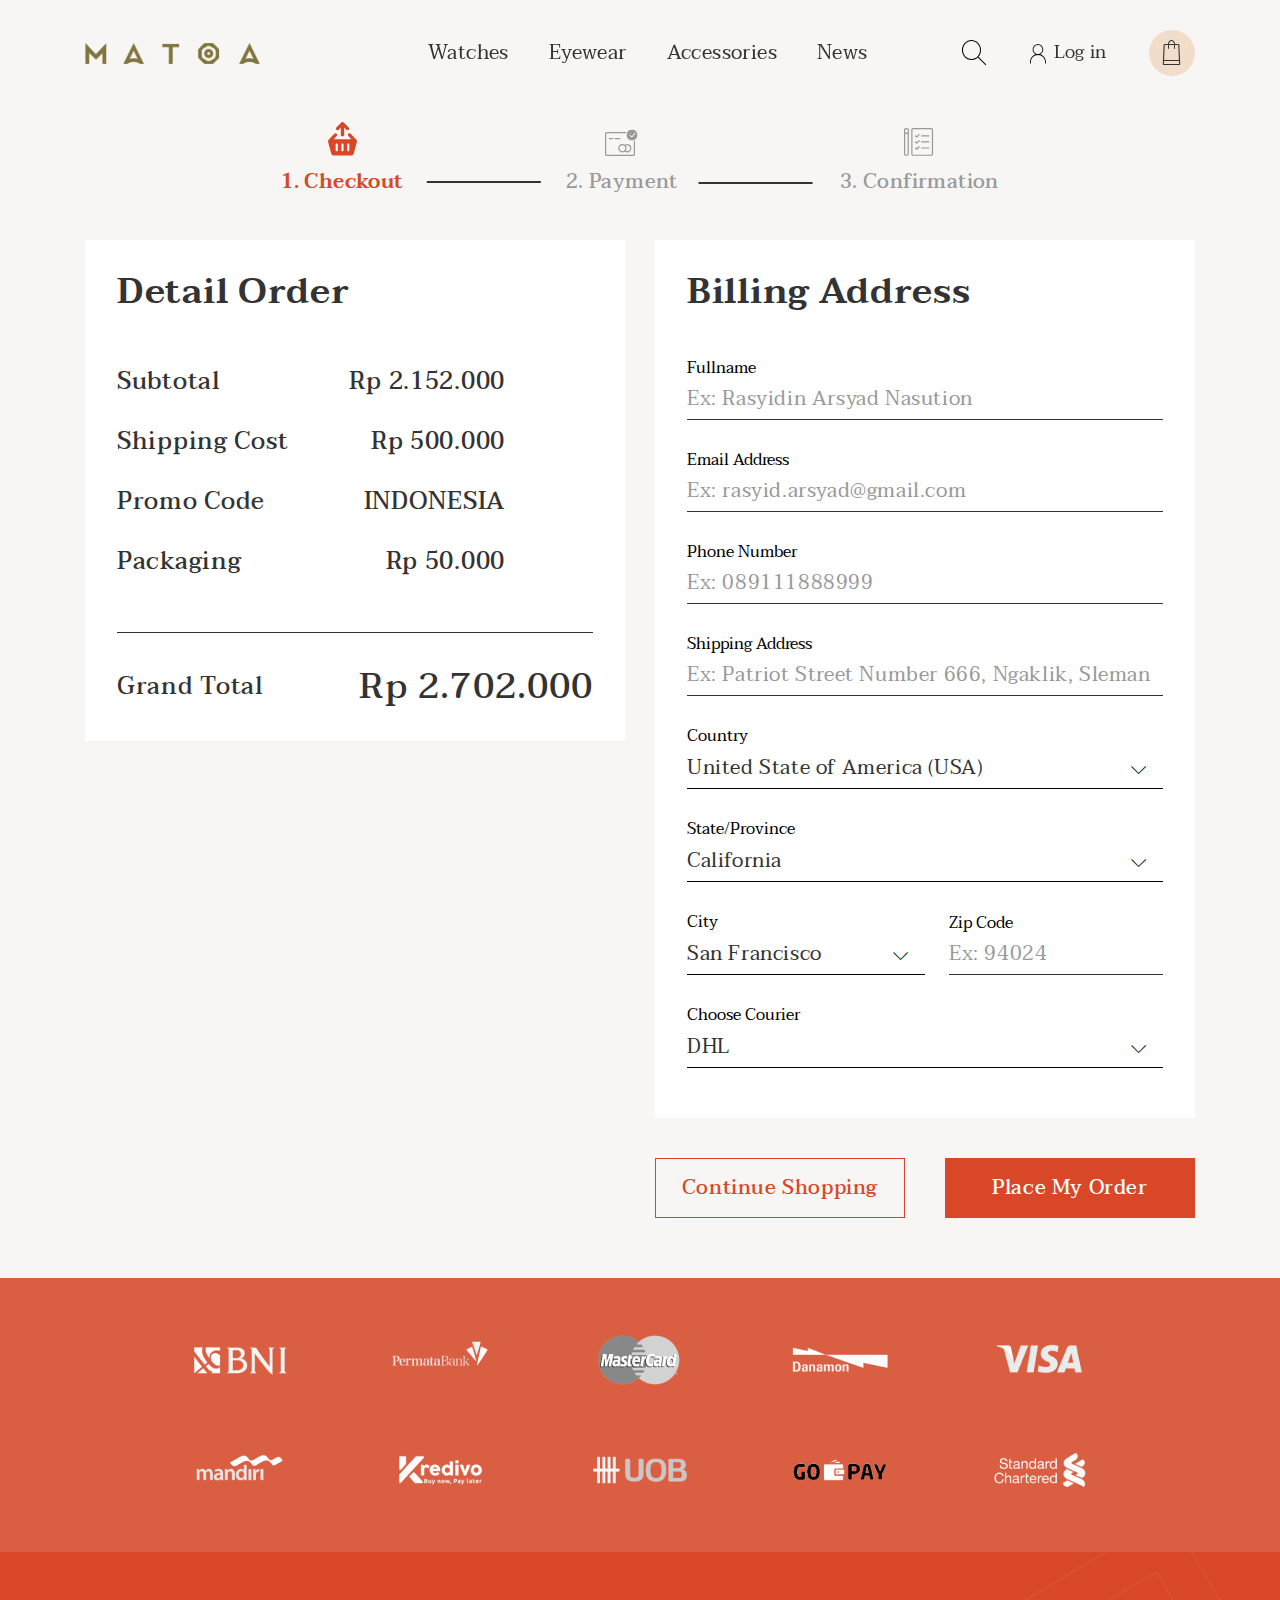
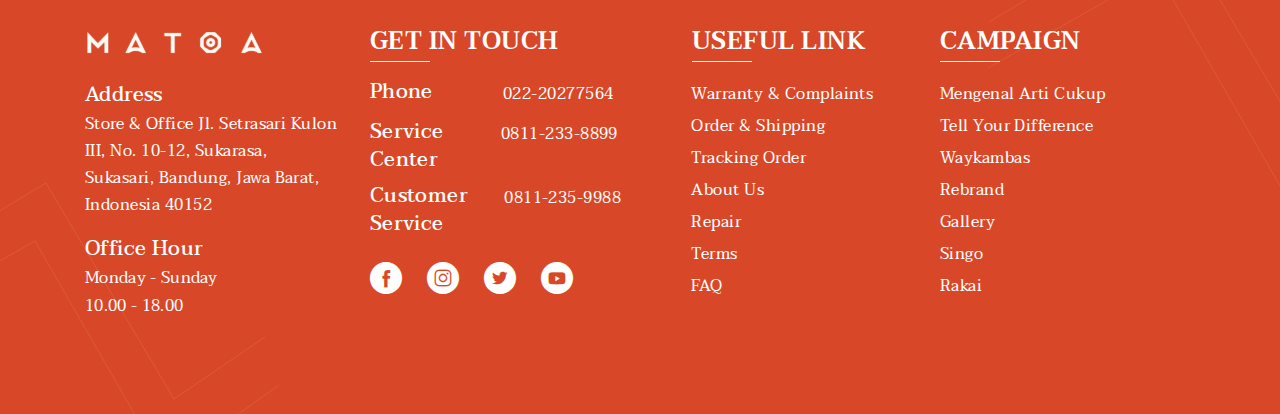
==== commit 0aaea9f4: "Update checkout.html" ====
--- a/checkout.html
+++ b/checkout.html
@@ -391,34 +391,34 @@
         <div class="page__partners partners">
           <div class="partners__container">
             <div class="partners__item">
-              <picture><source srcset="img/partner1.webp" type="image/webp"><img src="img/partner1.png" alt="partner" /></picture>
-            </div>
-            <div class="partners__item">
-              <picture><source srcset="img/partner2.webp" type="image/webp"><img src="img/partner2.png" alt="partner" /></picture>
-            </div>
-            <div class="partners__item">
-              <picture><source srcset="img/partner3.webp" type="image/webp"><img src="img/partner3.png" alt="partner" /></picture>
-            </div>
-            <div class="partners__item">
-              <picture><source srcset="img/partner4.webp" type="image/webp"><img src="img/partner4.png" alt="partner" /></picture>
-            </div>
-            <div class="partners__item">
-              <picture><source srcset="img/partner5.webp" type="image/webp"><img src="img/partner5.png" alt="partner" /></picture>
-            </div>
-            <div class="partners__item">
-              <picture><source srcset="img/partner6.webp" type="image/webp"><img src="img/partner6.png" alt="partner" /></picture>
-            </div>
-            <div class="partners__item">
-              <picture><source srcset="img/partner7.webp" type="image/webp"><img src="img/partner7.png" alt="partner" /></picture>
-            </div>
-            <div class="partners__item">
-              <picture><source srcset="img/partner8.webp" type="image/webp"><img src="img/partner8.png" alt="partner" /></picture>
-            </div>
-            <div class="partners__item">
-              <picture><source srcset="img/partner9.webp" type="image/webp"><img src="img/partner9.png" alt="partner" /></picture>
-            </div>
-            <div class="partners__item">
-              <picture><source srcset="img/partner10.webp" type="image/webp"><img src="img/partner10.png" alt="partner" /></picture>
+              <img src="img/partner1.png" alt="partner" />
+            </div>
+            <div class="partners__item">
+              <img src="img/partner2.png" alt="partner" />
+            </div>
+            <div class="partners__item">
+              <img src="img/partner3.png" alt="partner" />
+            </div>
+            <div class="partners__item">
+              <img src="img/partner4.png" alt="partner" />
+            </div>
+            <div class="partners__item">
+              <img src="img/partner5.png" alt="partner" />
+            </div>
+            <div class="partners__item">
+              <img src="img/partner6.png" alt="partner" />
+            </div>
+            <div class="partners__item">
+              <img src="img/partner7.png" alt="partner" />
+            </div>
+            <div class="partners__item">
+              <img src="img/partner8.png" alt="partner" />
+            </div>
+            <div class="partners__item">
+              <img src="img/partner9.png" alt="partner" />
+            </div>
+            <div class="partners__item">
+              <img src="img/partner10.png" alt="partner" />
             </div>
           </div>
         </div>
@@ -570,7 +570,7 @@
         <div class="popup-cart__item item-popup-cart">
           <div class="item-popup-cart__info info-item-popup-cart">
             <div class="info-item-popup-cart__image">
-              <picture><source srcset="img/watch-slider.webp" type="image/webp"><img src="img/watch-slider.png" alt="watch" /></picture>
+              <img src="img/watch-slider.png" alt="watch" />
             </div>
             <div class="info-item-popup-cart__content">
               <div class="info-item-popup-cart__name">
@@ -658,7 +658,7 @@
         <div class="popup-cart__item item-popup-cart">
           <div class="item-popup-cart__info info-item-popup-cart">
             <div class="info-item-popup-cart__image">
-              <picture><source srcset="img/watch-min3.webp" type="image/webp"><img src="img/watch-min3.png" alt="watch" /></picture>
+              <img src="img/watch-min3.png" alt="watch" />
             </div>
             <div class="info-item-popup-cart__content">
               <div class="info-item-popup-cart__name _mb16">
